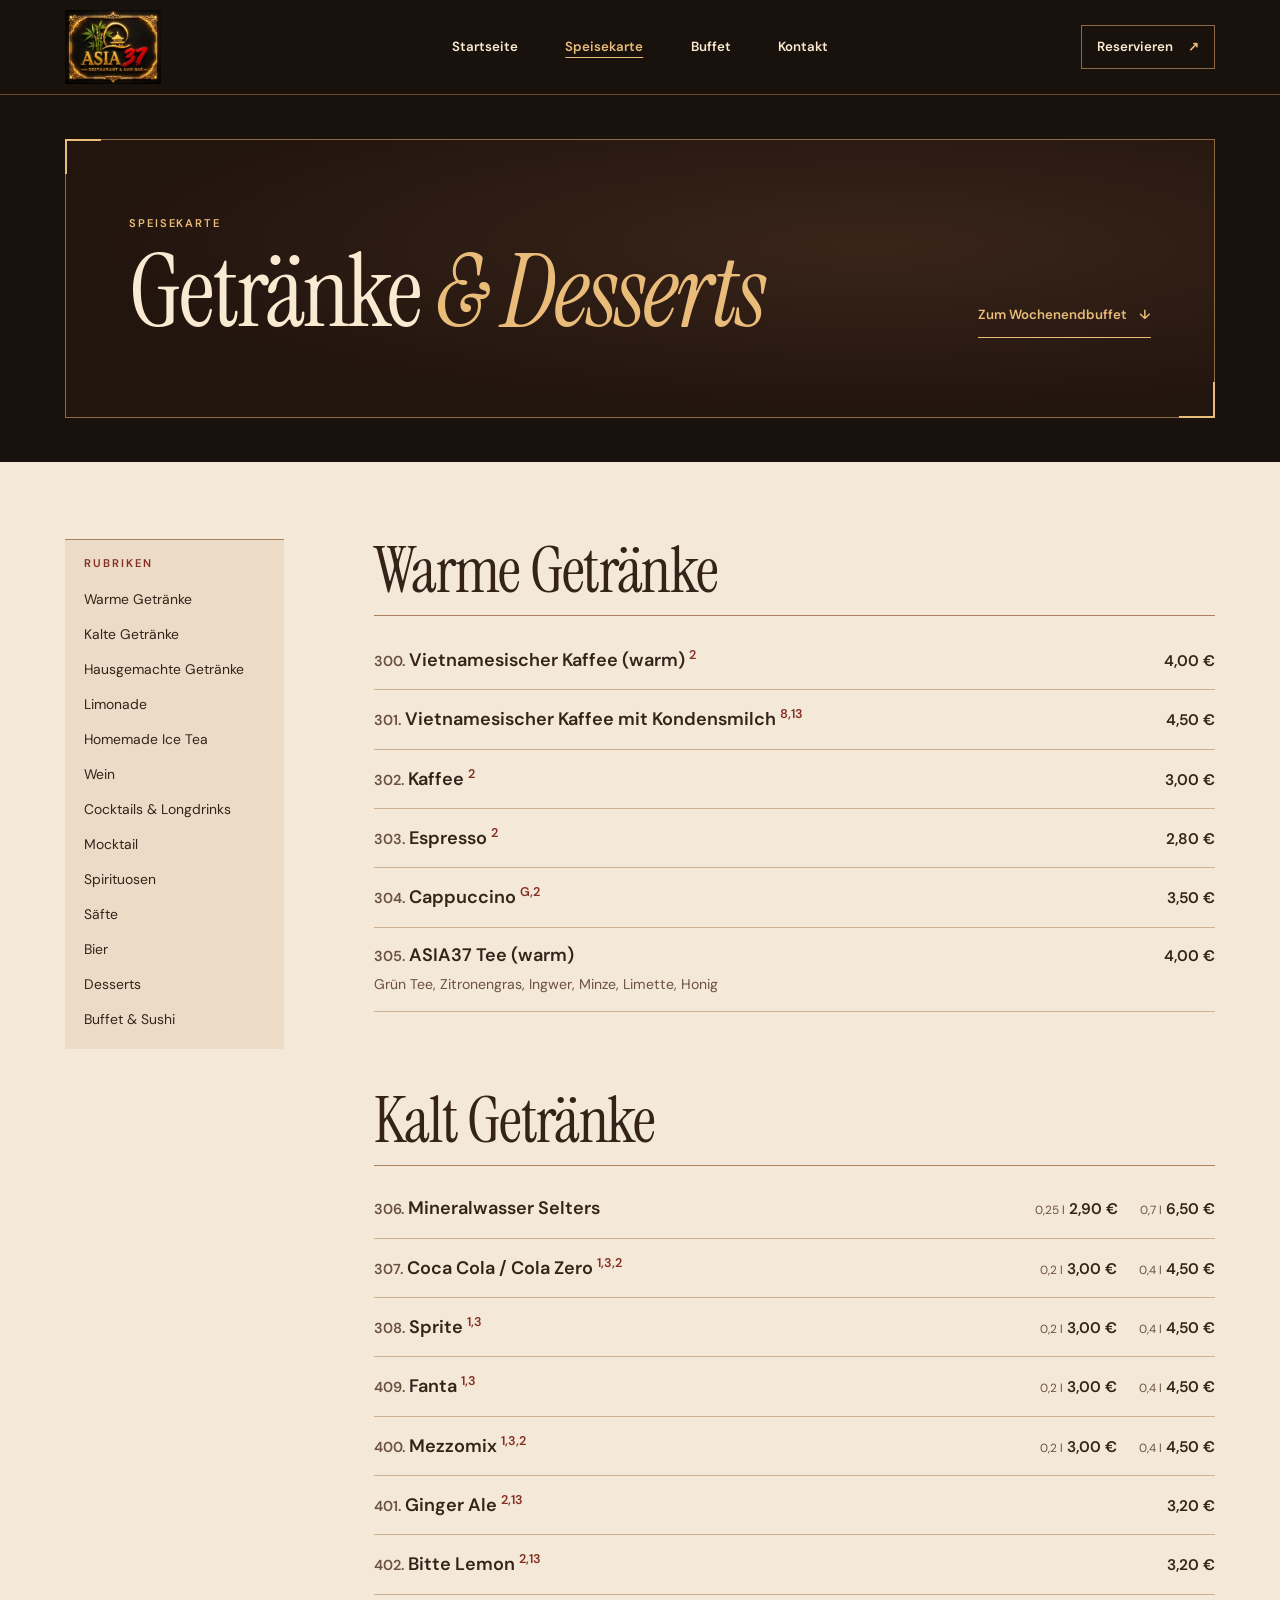
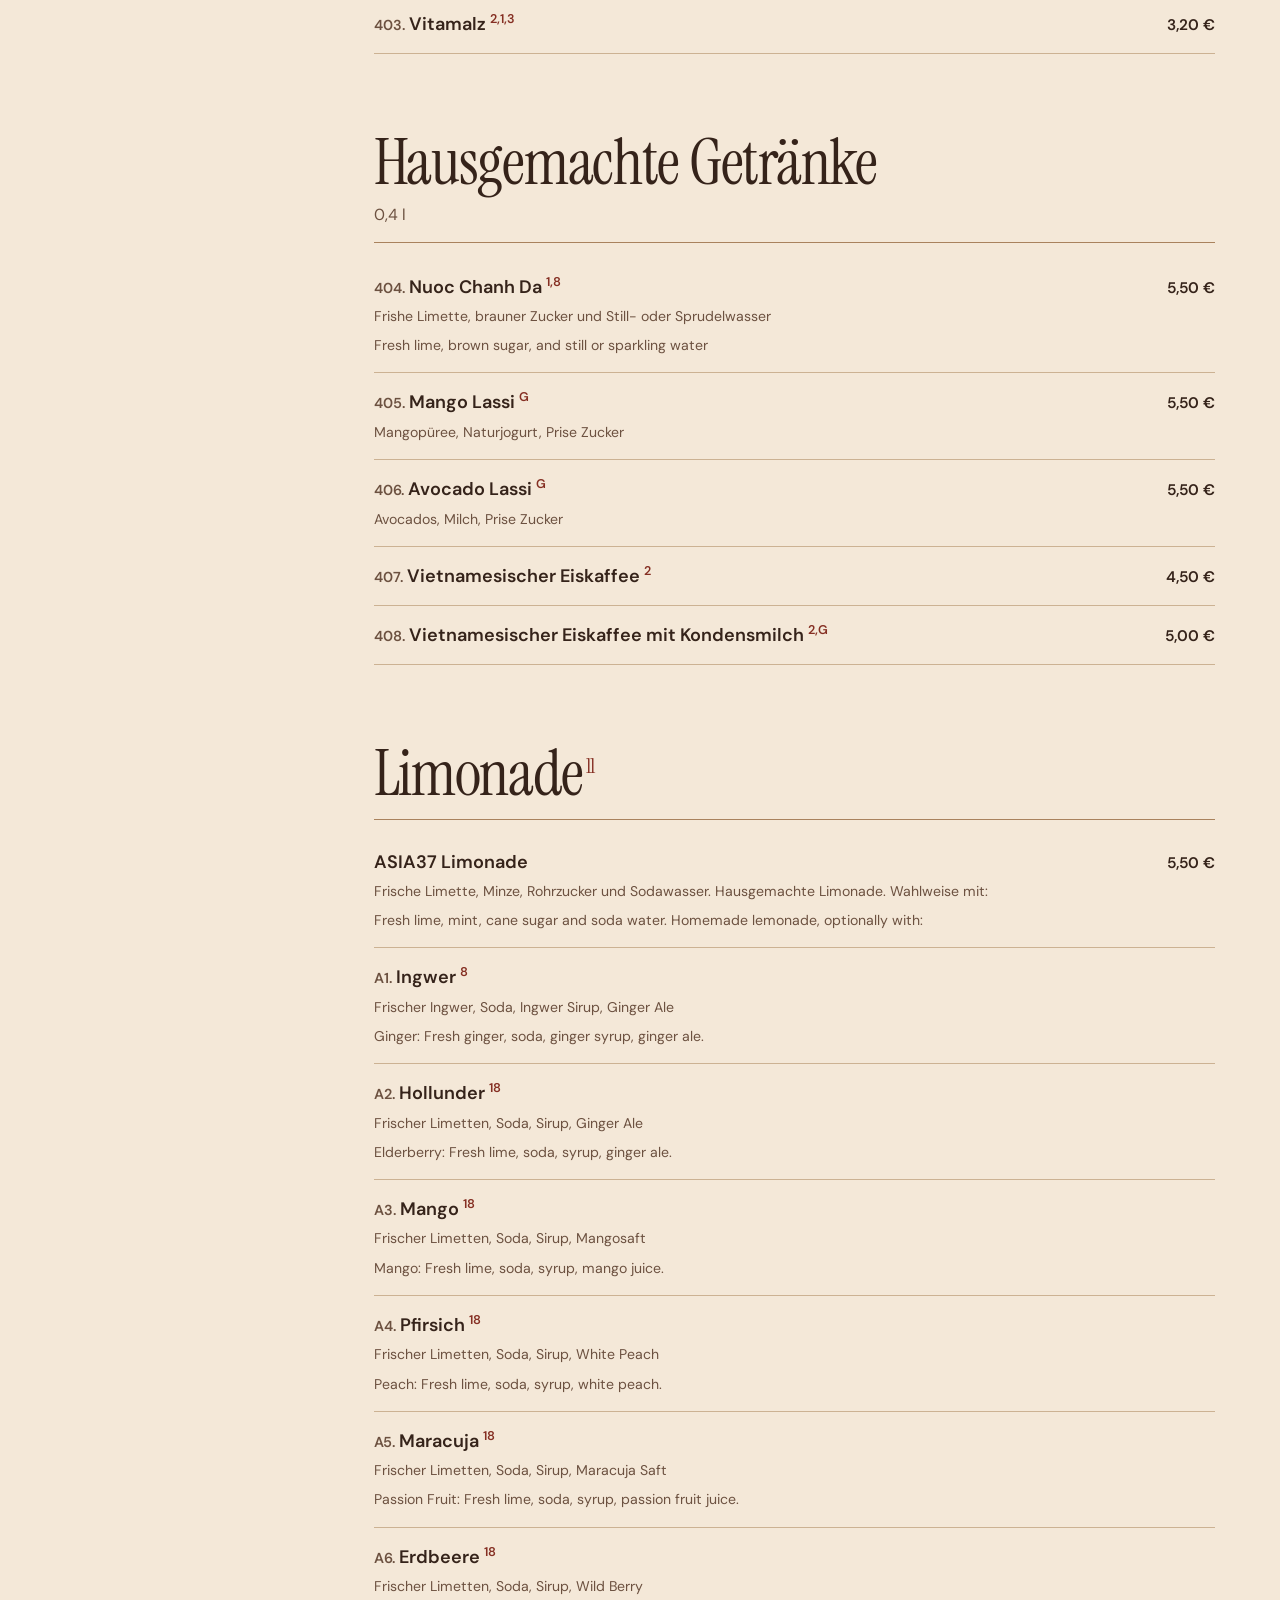
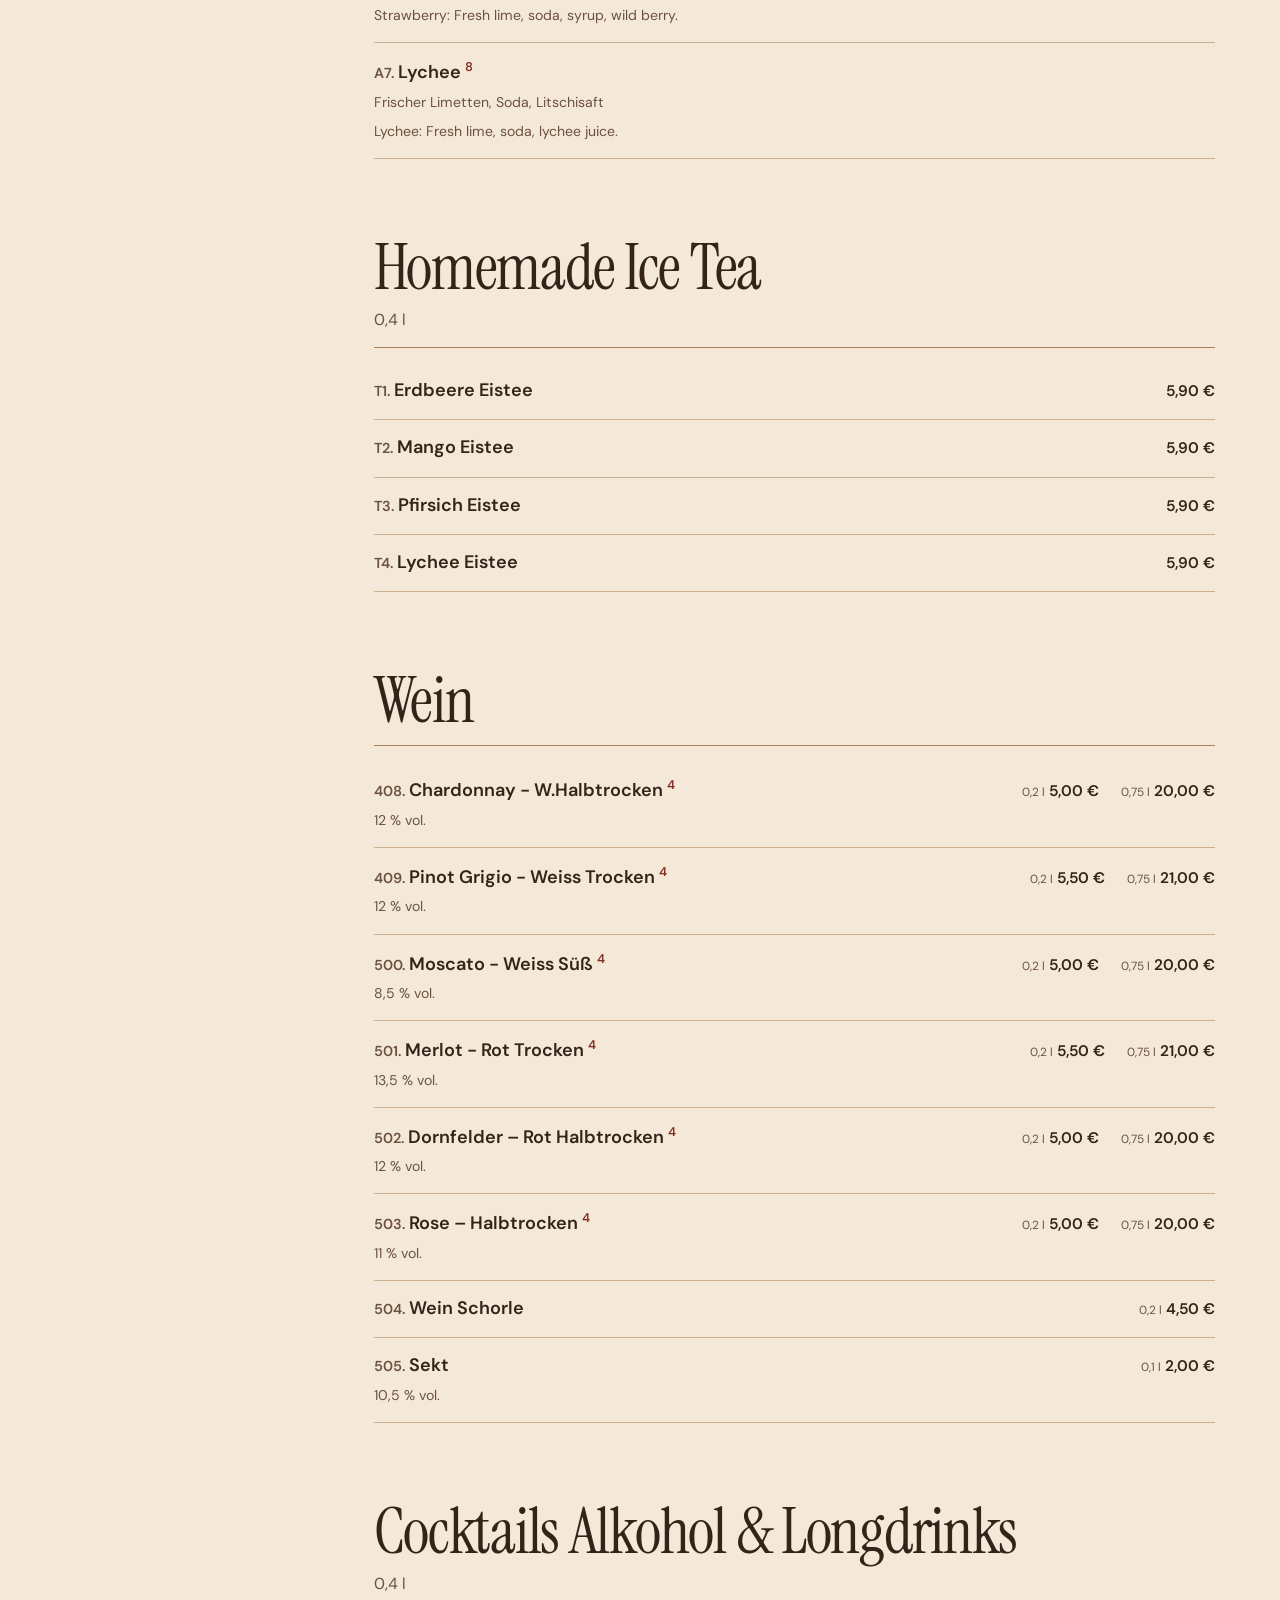
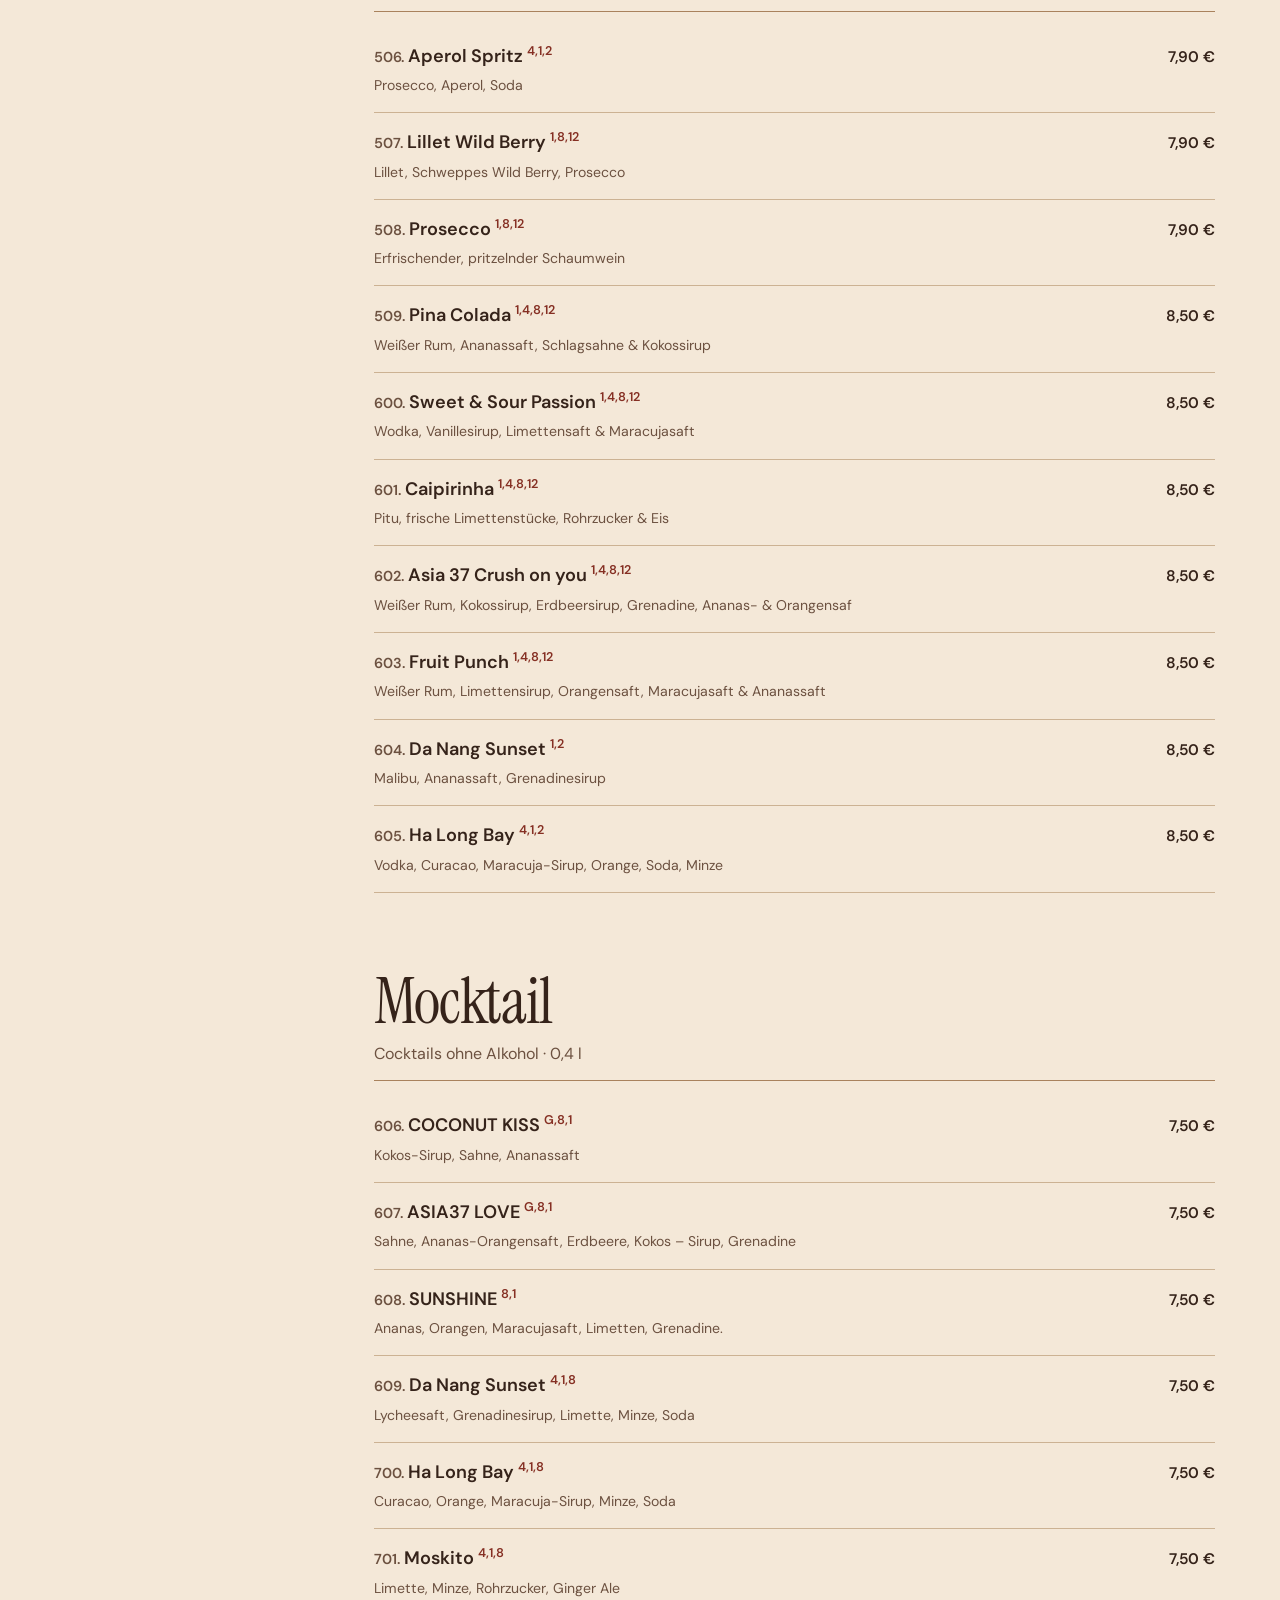
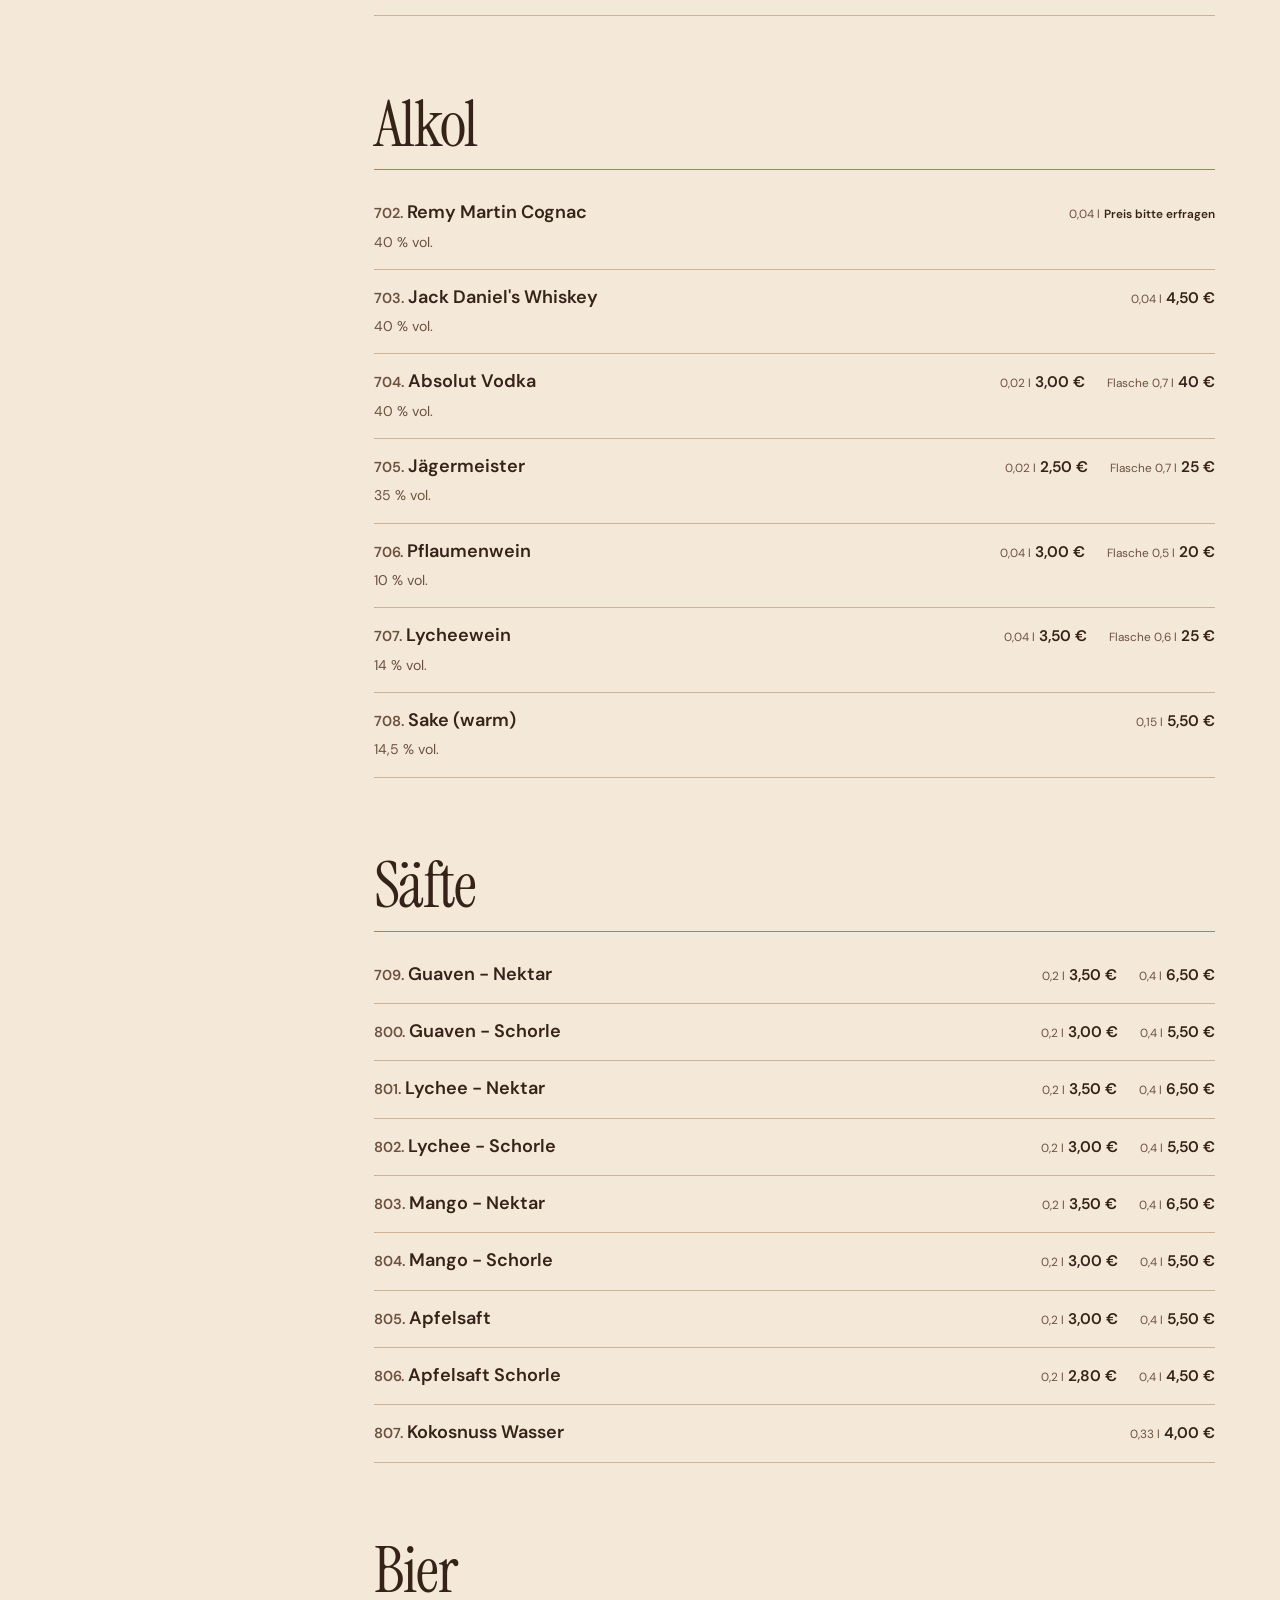
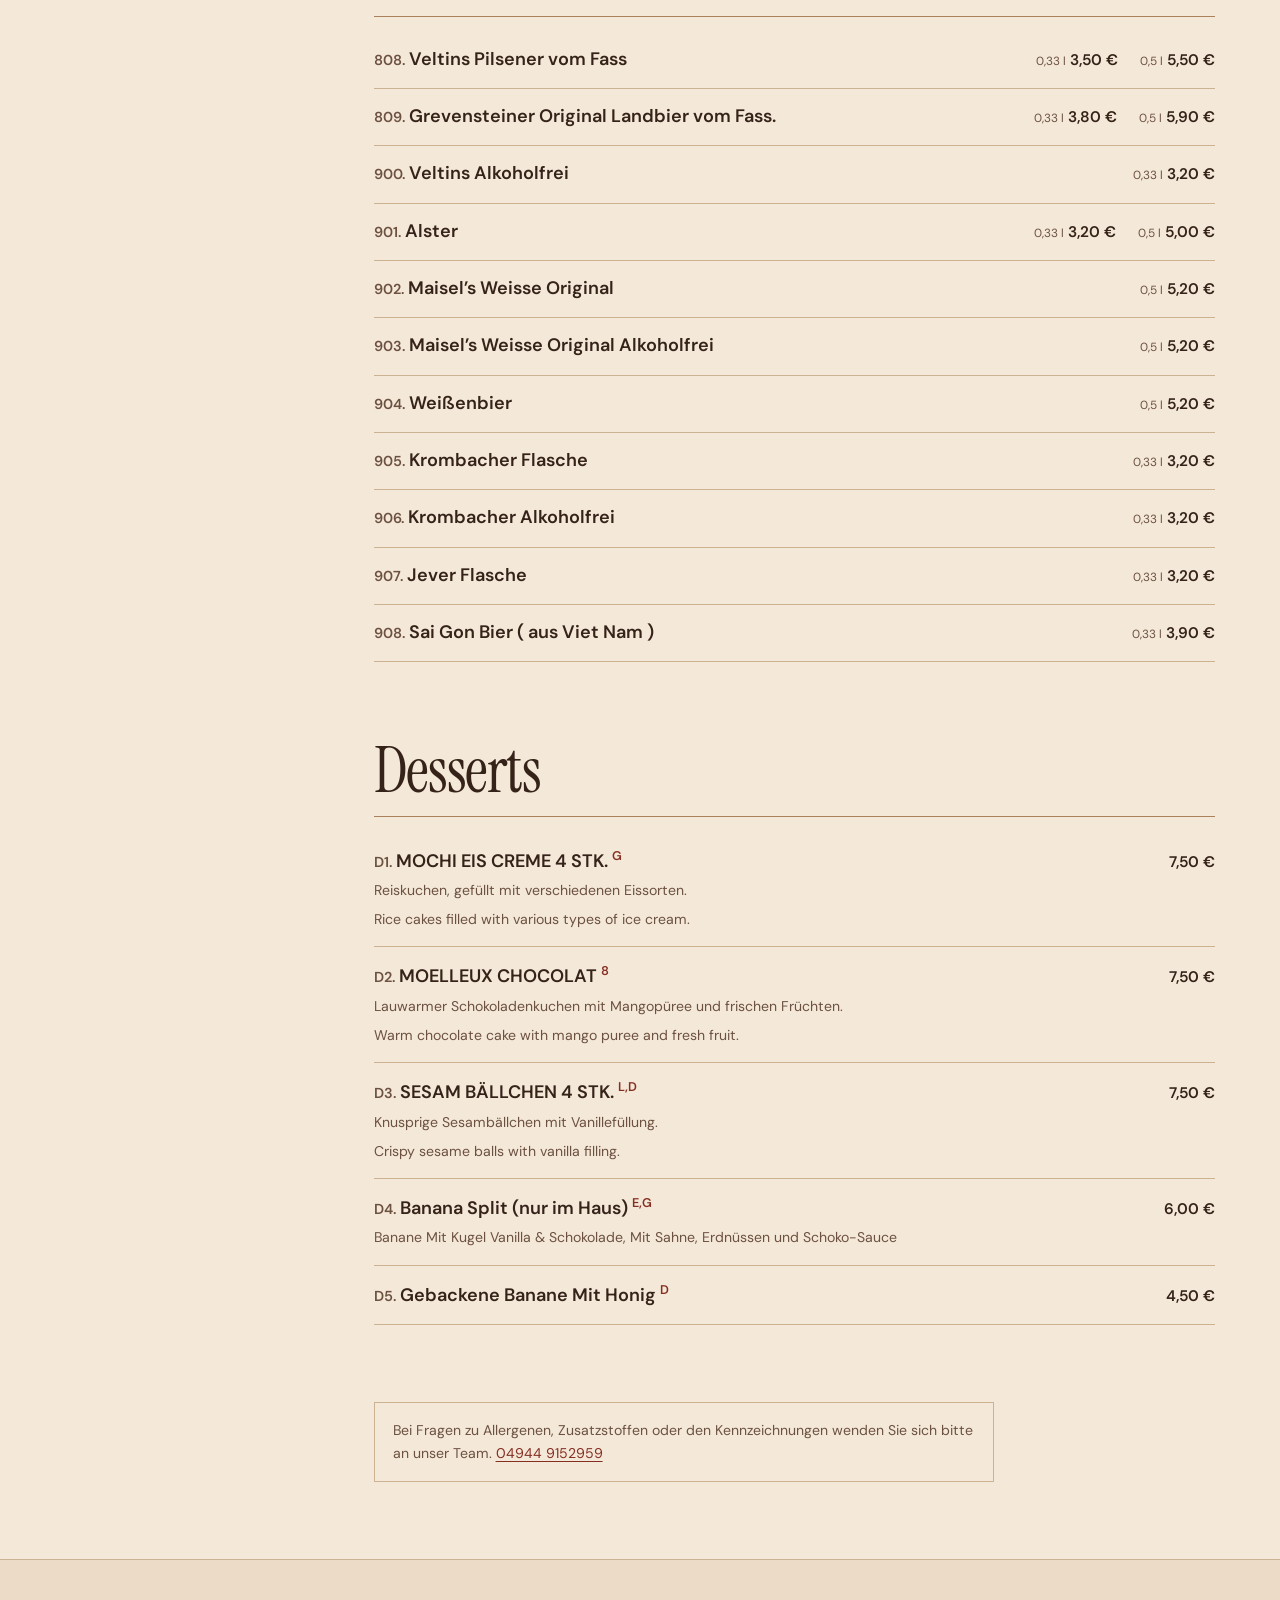
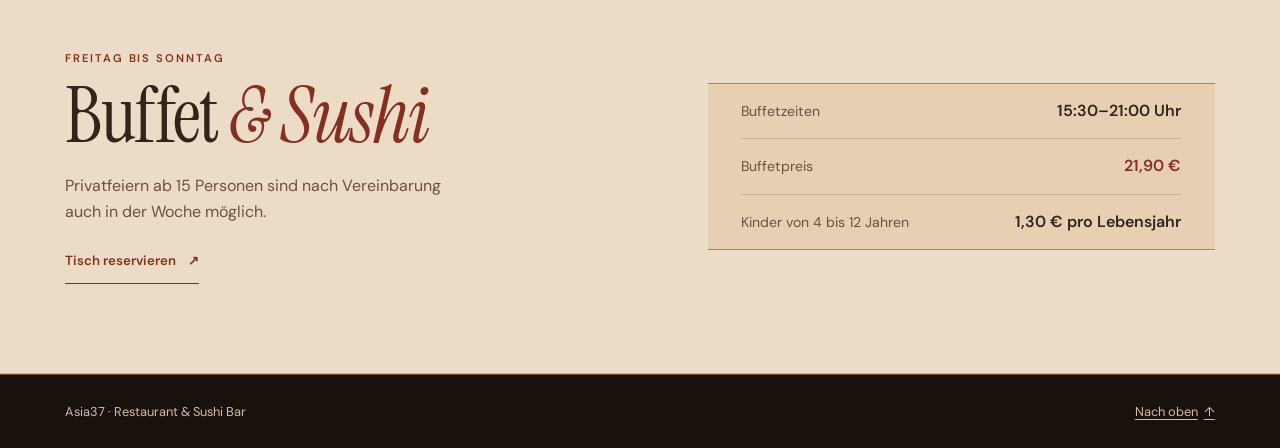
==== menu.html @ 53330910 "Redesign Asia37 around the restaurant logo" ====
<!doctype html>
<html lang="de">
<head>
  <meta charset="utf-8">
  <meta name="viewport" content="width=device-width, initial-scale=1">
  <title>Speisekarte · Asia37 Wiesmoor</title>
  <meta name="description" content="Die Getränke- und Dessertkarte von Asia37 Wiesmoor mit vietnamesischem Kaffee, hausgemachter Limonade, Desserts und Informationen zum Wochenendbuffet.">
  <meta property="og:type" content="website">
  <meta property="og:locale" content="de_DE">
  <meta property="og:title" content="Speisekarte · Asia37 Wiesmoor">
  <meta property="og:description" content="Getränke, Desserts und Wochenendbuffet bei Asia37 in Wiesmoor.">
  <meta property="og:image" content="https://hoangcaster-website.github.io/Asia-37/assets/coffee.webp">
  <meta name="theme-color" content="#19110c">
  <link rel="icon" href="assets/favicon.png" type="image/png">
  <link rel="preload" href="assets/fonts/instrument-serif-normal.woff2" as="font" type="font/woff2" crossorigin>
  <link rel="stylesheet" href="assets/site.css">
  <script src="assets/site.js" defer></script>
</head>
<body>
  <a class="skip-link" href="#main">Zum Inhalt</a>
  <header class="site-header" id="oben">
    <div class="shell header-inner">
      <a class="brand" href="./" aria-label="Asia37 – Startseite">
        <img src="assets/asia37-logo.webp" width="540" height="411" alt="Asia37">
      </a>
      <button class="nav-toggle" type="button" aria-expanded="false" aria-controls="main-nav" hidden>Menü <span aria-hidden="true"></span></button>
      <nav id="main-nav" aria-label="Hauptnavigation">
        <a href="./">Startseite</a>
        <a href="menu.html" aria-current="page">Speisekarte</a>
        <a href="#buffet">Buffet</a>
        <a href="index.html#kontakt">Kontakt</a>
      </nav>
      <a class="header-call" href="tel:+4949449152959">Reservieren <span aria-hidden="true">↗</span></a>
    </div>
  </header>
  <main id="main" tabindex="-1">
    <section class="menu-hero" aria-labelledby="menu-title">
      <div class="shell menu-hero-inner">
        <div>
          <p class="eyebrow">Speisekarte</p>
          <h1 id="menu-title">Getränke <em>&amp; Desserts</em></h1>
        </div>
        <a class="text-link" href="#buffet">Zum Wochenendbuffet <span aria-hidden="true">↓</span></a>
      </div>
    </section>
    <div class="shell menu-layout">
      <nav class="menu-jump" aria-label="Rubriken der Speisekarte">
        <p class="eyebrow">Rubriken</p>
        <ul role="list">
          <li><a href="#warme-getraenke">Warme Getränke</a></li>
          <li><a href="#kalte-getraenke">Kalte Getränke</a></li>
          <li><a href="#hausgemacht">Hausgemachte Getränke</a></li>
          <li><a href="#limonade">Limonade</a></li>
          <li><a href="#eistee">Homemade Ice Tea</a></li>
          <li><a href="#wein">Wein</a></li>
          <li><a href="#cocktails">Cocktails &amp; Longdrinks</a></li>
          <li><a href="#mocktails">Mocktail</a></li>
          <li><a href="#alkol">Spirituosen</a></li>
          <li><a href="#saefte">Säfte</a></li>
          <li><a href="#bier">Bier</a></li>
          <li><a href="#desserts">Desserts</a></li>
          <li><a href="#buffet">Buffet &amp; Sushi</a></li>
        </ul>
      </nav>
      <article class="menu-content" aria-label="Getränke und Desserts">
      <section class="menu-section" aria-labelledby="warme-getraenke">
        <div class="menu-section-heading">
          <h2 id="warme-getraenke">Warme Getränke</h2>
        </div>
        <ul class="menu-items" role="list">
          <li class="menu-item">
            <div>
              <h3><span class="item-number">300.</span> Vietnamesischer Kaffee (warm) <sup>2</sup></h3>
            </div>
            <div class="item-prices">
              <span>4,00&nbsp;€</span>
            </div>
          </li>
          <li class="menu-item">
            <div>
              <h3><span class="item-number">301.</span> Vietnamesischer Kaffee mit Kondensmilch <sup>8,13</sup></h3>
            </div>
            <div class="item-prices">
              <span>4,50&nbsp;€</span>
            </div>
          </li>
          <li class="menu-item">
            <div>
              <h3><span class="item-number">302.</span> Kaffee <sup>2</sup></h3>
            </div>
            <div class="item-prices">
              <span>3,00&nbsp;€</span>
            </div>
          </li>
          <li class="menu-item">
            <div>
              <h3><span class="item-number">303.</span> Espresso <sup>2</sup></h3>
            </div>
            <div class="item-prices">
              <span>2,80&nbsp;€</span>
            </div>
          </li>
          <li class="menu-item">
            <div>
              <h3><span class="item-number">304.</span> Cappuccino <sup>G,2</sup></h3>
            </div>
            <div class="item-prices">
              <span>3,50&nbsp;€</span>
            </div>
          </li>
          <li class="menu-item">
            <div>
              <h3><span class="item-number">305.</span> ASIA37 Tee (warm)</h3>
              <p>Grün Tee, Zitronengras, Ingwer, Minze, Limette, Honig</p>
            </div>
            <div class="item-prices">
              <span>4,00&nbsp;€</span>
            </div>
          </li>
        </ul>
      </section>
      <section class="menu-section" aria-labelledby="kalte-getraenke">
        <div class="menu-section-heading">
          <h2 id="kalte-getraenke">Kalt Getränke</h2>
        </div>
        <ul class="menu-items" role="list">
          <li class="menu-item">
            <div>
              <h3><span class="item-number">306.</span> Mineralwasser Selters</h3>
            </div>
            <div class="item-prices">
              <span><small>0,25 l</small> 2,90&nbsp;€</span>
              <span><small>0,7 l</small> 6,50&nbsp;€</span>
            </div>
          </li>
          <li class="menu-item">
            <div>
              <h3><span class="item-number">307.</span> Coca Cola / Cola Zero <sup>1,3,2</sup></h3>
            </div>
            <div class="item-prices">
              <span><small>0,2 l</small> 3,00&nbsp;€</span>
              <span><small>0,4 l</small> 4,50&nbsp;€</span>
            </div>
          </li>
          <li class="menu-item">
            <div>
              <h3><span class="item-number">308.</span> Sprite <sup>1,3</sup></h3>
            </div>
            <div class="item-prices">
              <span><small>0,2 l</small> 3,00&nbsp;€</span>
              <span><small>0,4 l</small> 4,50&nbsp;€</span>
            </div>
          </li>
          <li class="menu-item">
            <div>
              <h3><span class="item-number">409.</span> Fanta <sup>1,3</sup></h3>
            </div>
            <div class="item-prices">
              <span><small>0,2 l</small> 3,00&nbsp;€</span>
              <span><small>0,4 l</small> 4,50&nbsp;€</span>
            </div>
          </li>
          <li class="menu-item">
            <div>
              <h3><span class="item-number">400.</span> Mezzomix <sup>1,3,2</sup></h3>
            </div>
            <div class="item-prices">
              <span><small>0,2 l</small> 3,00&nbsp;€</span>
              <span><small>0,4 l</small> 4,50&nbsp;€</span>
            </div>
          </li>
          <li class="menu-item">
            <div>
              <h3><span class="item-number">401.</span> Ginger Ale <sup>2,13</sup></h3>
            </div>
            <div class="item-prices">
              <span>3,20&nbsp;€</span>
            </div>
          </li>
          <li class="menu-item">
            <div>
              <h3><span class="item-number">402.</span> Bitte Lemon <sup>2,13</sup></h3>
            </div>
            <div class="item-prices">
              <span>3,20&nbsp;€</span>
            </div>
          </li>
          <li class="menu-item">
            <div>
              <h3><span class="item-number">403.</span> Vitamalz <sup>2,1,3</sup></h3>
            </div>
            <div class="item-prices">
              <span>3,20&nbsp;€</span>
            </div>
          </li>
        </ul>
      </section>
      <section class="menu-section" aria-labelledby="hausgemacht">
        <div class="menu-section-heading">
          <h2 id="hausgemacht">Hausgemachte Getränke</h2>
          <p>0,4 l</p>
        </div>
        <ul class="menu-items" role="list">
          <li class="menu-item">
            <div>
              <h3><span class="item-number">404.</span> Nuoc Chanh Da <sup>1,8</sup></h3>
              <p>Frishe Limette, brauner Zucker und Still- oder Sprudelwasser</p>
              <p lang="en">Fresh lime, brown sugar, and still or sparkling water</p>
            </div>
            <div class="item-prices">
              <span>5,50&nbsp;€</span>
            </div>
          </li>
          <li class="menu-item">
            <div>
              <h3><span class="item-number">405.</span> Mango Lassi <sup>G</sup></h3>
              <p>Mangopüree, Naturjogurt, Prise Zucker</p>
            </div>
            <div class="item-prices">
              <span>5,50&nbsp;€</span>
            </div>
          </li>
          <li class="menu-item">
            <div>
              <h3><span class="item-number">406.</span> Avocado Lassi <sup>G</sup></h3>
              <p>Avocados, Milch, Prise Zucker</p>
            </div>
            <div class="item-prices">
              <span>5,50&nbsp;€</span>
            </div>
          </li>
          <li class="menu-item">
            <div>
              <h3><span class="item-number">407.</span> Vietnamesischer Eiskaffee <sup>2</sup></h3>
            </div>
            <div class="item-prices">
              <span>4,50&nbsp;€</span>
            </div>
          </li>
          <li class="menu-item">
            <div>
              <h3><span class="item-number">408.</span> Vietnamesischer Eiskaffee mit Kondensmilch <sup>2,G</sup></h3>
            </div>
            <div class="item-prices">
              <span>5,00&nbsp;€</span>
            </div>
          </li>
        </ul>
      </section>
      <section class="menu-section" aria-labelledby="limonade">
        <div class="menu-section-heading">
          <h2 id="limonade">Limonade<sup>11</sup></h2>
        </div>
        <ul class="menu-items" role="list">
          <li class="menu-item">
            <div>
              <h3>ASIA37 Limonade</h3>
              <p>Frische Limette, Minze, Rohrzucker und Sodawasser. Hausgemachte Limonade. Wahlweise mit:</p>
              <p lang="en">Fresh lime, mint, cane sugar and soda water. Homemade lemonade, optionally with:</p>
            </div>
            <div class="item-prices">
              <span>5,50&nbsp;€</span>
            </div>
          </li>
          <li class="menu-item">
            <div>
              <h3><span class="item-number">A1.</span> Ingwer <sup>8</sup></h3>
              <p>Frischer Ingwer, Soda, Ingwer Sirup, Ginger Ale</p>
              <p lang="en">Ginger: Fresh ginger, soda, ginger syrup, ginger ale.</p>
            </div>
          </li>
          <li class="menu-item">
            <div>
              <h3><span class="item-number">A2.</span> Hollunder <sup>18</sup></h3>
              <p>Frischer Limetten, Soda, Sirup, Ginger Ale</p>
              <p lang="en">Elderberry: Fresh lime, soda, syrup, ginger ale.</p>
            </div>
          </li>
          <li class="menu-item">
            <div>
              <h3><span class="item-number">A3.</span> Mango <sup>18</sup></h3>
              <p>Frischer Limetten, Soda, Sirup, Mangosaft</p>
              <p lang="en">Mango: Fresh lime, soda, syrup, mango juice.</p>
            </div>
          </li>
          <li class="menu-item">
            <div>
              <h3><span class="item-number">A4.</span> Pfirsich <sup>18</sup></h3>
              <p>Frischer Limetten, Soda, Sirup, White Peach</p>
              <p lang="en">Peach: Fresh lime, soda, syrup, white peach.</p>
            </div>
          </li>
          <li class="menu-item">
            <div>
              <h3><span class="item-number">A5.</span> Maracuja <sup>18</sup></h3>
              <p>Frischer Limetten, Soda, Sirup, Maracuja Saft</p>
              <p lang="en">Passion Fruit: Fresh lime, soda, syrup, passion fruit juice.</p>
            </div>
          </li>
          <li class="menu-item">
            <div>
              <h3><span class="item-number">A6.</span> Erdbeere <sup>18</sup></h3>
              <p>Frischer Limetten, Soda, Sirup, Wild Berry</p>
              <p lang="en">Strawberry: Fresh lime, soda, syrup, wild berry.</p>
            </div>
          </li>
          <li class="menu-item">
            <div>
              <h3><span class="item-number">A7.</span> Lychee <sup>8</sup></h3>
              <p>Frischer Limetten, Soda, Litschisaft</p>
              <p lang="en">Lychee: Fresh lime, soda, lychee juice.</p>
            </div>
          </li>
        </ul>
      </section>
      <section class="menu-section" aria-labelledby="eistee">
        <div class="menu-section-heading">
          <h2 id="eistee">Homemade Ice Tea</h2>
          <p>0,4 l</p>
        </div>
        <ul class="menu-items" role="list">
          <li class="menu-item">
            <div>
              <h3><span class="item-number">T1.</span> Erdbeere Eistee</h3>
            </div>
            <div class="item-prices">
              <span>5,90&nbsp;€</span>
            </div>
          </li>
          <li class="menu-item">
            <div>
              <h3><span class="item-number">T2.</span> Mango Eistee</h3>
            </div>
            <div class="item-prices">
              <span>5,90&nbsp;€</span>
            </div>
          </li>
          <li class="menu-item">
            <div>
              <h3><span class="item-number">T3.</span> Pfirsich Eistee</h3>
            </div>
            <div class="item-prices">
              <span>5,90&nbsp;€</span>
            </div>
          </li>
          <li class="menu-item">
            <div>
              <h3><span class="item-number">T4.</span> Lychee Eistee</h3>
            </div>
            <div class="item-prices">
              <span>5,90&nbsp;€</span>
            </div>
          </li>
        </ul>
      </section>
      <section class="menu-section" aria-labelledby="wein">
        <div class="menu-section-heading">
          <h2 id="wein">Wein</h2>
        </div>
        <ul class="menu-items" role="list">
          <li class="menu-item">
            <div>
              <h3><span class="item-number">408.</span> Chardonnay - W.Halbtrocken <sup>4</sup></h3>
              <p>12 % vol.</p>
            </div>
            <div class="item-prices">
              <span><small>0,2 l</small> 5,00&nbsp;€</span>
              <span><small>0,75 l</small> 20,00&nbsp;€</span>
            </div>
          </li>
          <li class="menu-item">
            <div>
              <h3><span class="item-number">409.</span> Pinot Grigio - Weiss Trocken <sup>4</sup></h3>
              <p>12 % vol.</p>
            </div>
            <div class="item-prices">
              <span><small>0,2 l</small> 5,50&nbsp;€</span>
              <span><small>0,75 l</small> 21,00&nbsp;€</span>
            </div>
          </li>
          <li class="menu-item">
            <div>
              <h3><span class="item-number">500.</span> Moscato - Weiss Süß <sup>4</sup></h3>
              <p>8,5 % vol.</p>
            </div>
            <div class="item-prices">
              <span><small>0,2 l</small> 5,00&nbsp;€</span>
              <span><small>0,75 l</small> 20,00&nbsp;€</span>
            </div>
          </li>
          <li class="menu-item">
            <div>
              <h3><span class="item-number">501.</span> Merlot - Rot Trocken <sup>4</sup></h3>
              <p>13,5 % vol.</p>
            </div>
            <div class="item-prices">
              <span><small>0,2 l</small> 5,50&nbsp;€</span>
              <span><small>0,75 l</small> 21,00&nbsp;€</span>
            </div>
          </li>
          <li class="menu-item">
            <div>
              <h3><span class="item-number">502.</span> Dornfelder – Rot Halbtrocken <sup>4</sup></h3>
              <p>12 % vol.</p>
            </div>
            <div class="item-prices">
              <span><small>0,2 l</small> 5,00&nbsp;€</span>
              <span><small>0,75 l</small> 20,00&nbsp;€</span>
            </div>
          </li>
          <li class="menu-item">
            <div>
              <h3><span class="item-number">503.</span> Rose – Halbtrocken <sup>4</sup></h3>
              <p>11 % vol.</p>
            </div>
            <div class="item-prices">
              <span><small>0,2 l</small> 5,00&nbsp;€</span>
              <span><small>0,75 l</small> 20,00&nbsp;€</span>
            </div>
          </li>
          <li class="menu-item">
            <div>
              <h3><span class="item-number">504.</span> Wein Schorle</h3>
            </div>
            <div class="item-prices">
              <span><small>0,2 l</small> 4,50&nbsp;€</span>
            </div>
          </li>
          <li class="menu-item">
            <div>
              <h3><span class="item-number">505.</span> Sekt</h3>
              <p>10,5 % vol.</p>
            </div>
            <div class="item-prices">
              <span><small>0,1 l</small> 2,00&nbsp;€</span>
            </div>
          </li>
        </ul>
      </section>
      <section class="menu-section" aria-labelledby="cocktails">
        <div class="menu-section-heading">
          <h2 id="cocktails">Cocktails Alkohol &amp; Longdrinks</h2>
          <p>0,4 l</p>
        </div>
        <ul class="menu-items" role="list">
          <li class="menu-item">
            <div>
              <h3><span class="item-number">506.</span> Aperol Spritz <sup>4,1,2</sup></h3>
              <p>Prosecco, Aperol, Soda</p>
            </div>
            <div class="item-prices">
              <span>7,90&nbsp;€</span>
            </div>
          </li>
          <li class="menu-item">
            <div>
              <h3><span class="item-number">507.</span> Lillet Wild Berry <sup>1,8,12</sup></h3>
              <p>Lillet, Schweppes Wild Berry, Prosecco</p>
            </div>
            <div class="item-prices">
              <span>7,90&nbsp;€</span>
            </div>
          </li>
          <li class="menu-item">
            <div>
              <h3><span class="item-number">508.</span> Prosecco <sup>1,8,12</sup></h3>
              <p>Erfrischender, pritzelnder Schaumwein</p>
            </div>
            <div class="item-prices">
              <span>7,90&nbsp;€</span>
            </div>
          </li>
          <li class="menu-item">
            <div>
              <h3><span class="item-number">509.</span> Pina Colada <sup>1,4,8,12</sup></h3>
              <p>Weißer Rum, Ananassaft, Schlagsahne &amp; Kokossirup</p>
            </div>
            <div class="item-prices">
              <span>8,50&nbsp;€</span>
            </div>
          </li>
          <li class="menu-item">
            <div>
              <h3><span class="item-number">600.</span> Sweet &amp; Sour Passion <sup>1,4,8,12</sup></h3>
              <p>Wodka, Vanillesirup, Limettensaft &amp; Maracujasaft</p>
            </div>
            <div class="item-prices">
              <span>8,50&nbsp;€</span>
            </div>
          </li>
          <li class="menu-item">
            <div>
              <h3><span class="item-number">601.</span> Caipirinha <sup>1,4,8,12</sup></h3>
              <p>Pitu, frische Limettenstücke, Rohrzucker &amp; Eis</p>
            </div>
            <div class="item-prices">
              <span>8,50&nbsp;€</span>
            </div>
          </li>
          <li class="menu-item">
            <div>
              <h3><span class="item-number">602.</span> Asia 37 Crush on you <sup>1,4,8,12</sup></h3>
              <p>Weißer Rum, Kokossirup, Erdbeersirup, Grenadine, Ananas- &amp; Orangensaf</p>
            </div>
            <div class="item-prices">
              <span>8,50&nbsp;€</span>
            </div>
          </li>
          <li class="menu-item">
            <div>
              <h3><span class="item-number">603.</span> Fruit Punch <sup>1,4,8,12</sup></h3>
              <p>Weißer Rum, Limettensirup, Orangensaft, Maracujasaft &amp; Ananassaft</p>
            </div>
            <div class="item-prices">
              <span>8,50&nbsp;€</span>
            </div>
          </li>
          <li class="menu-item">
            <div>
              <h3><span class="item-number">604.</span> Da Nang Sunset <sup>1,2</sup></h3>
              <p>Malibu, Ananassaft, Grenadinesirup</p>
            </div>
            <div class="item-prices">
              <span>8,50&nbsp;€</span>
            </div>
          </li>
          <li class="menu-item">
            <div>
              <h3><span class="item-number">605.</span> Ha Long Bay <sup>4,1,2</sup></h3>
              <p>Vodka, Curacao, Maracuja-Sirup, Orange, Soda, Minze</p>
            </div>
            <div class="item-prices">
              <span>8,50&nbsp;€</span>
            </div>
          </li>
        </ul>
      </section>
      <section class="menu-section" aria-labelledby="mocktails">
        <div class="menu-section-heading">
          <h2 id="mocktails">Mocktail</h2>
          <p>Cocktails ohne Alkohol · 0,4 l</p>
        </div>
        <ul class="menu-items" role="list">
          <li class="menu-item">
            <div>
              <h3><span class="item-number">606.</span> COCONUT KISS <sup>G,8,1</sup></h3>
              <p>Kokos-Sirup, Sahne, Ananassaft</p>
            </div>
            <div class="item-prices">
              <span>7,50&nbsp;€</span>
            </div>
          </li>
          <li class="menu-item">
            <div>
              <h3><span class="item-number">607.</span> ASIA37 LOVE <sup>G,8,1</sup></h3>
              <p>Sahne, Ananas-Orangensaft, Erdbeere, Kokos – Sirup, Grenadine</p>
            </div>
            <div class="item-prices">
              <span>7,50&nbsp;€</span>
            </div>
          </li>
          <li class="menu-item">
            <div>
              <h3><span class="item-number">608.</span> SUNSHINE <sup>8,1</sup></h3>
              <p>Ananas, Orangen, Maracujasaft, Limetten, Grenadine.</p>
            </div>
            <div class="item-prices">
              <span>7,50&nbsp;€</span>
            </div>
          </li>
          <li class="menu-item">
            <div>
              <h3><span class="item-number">609.</span> Da Nang Sunset <sup>4,1,8</sup></h3>
              <p>Lycheesaft, Grenadinesirup, Limette, Minze, Soda</p>
            </div>
            <div class="item-prices">
              <span>7,50&nbsp;€</span>
            </div>
          </li>
          <li class="menu-item">
            <div>
              <h3><span class="item-number">700.</span> Ha Long Bay <sup>4,1,8</sup></h3>
              <p>Curacao, Orange, Maracuja-Sirup, Minze, Soda</p>
            </div>
            <div class="item-prices">
              <span>7,50&nbsp;€</span>
            </div>
          </li>
          <li class="menu-item">
            <div>
              <h3><span class="item-number">701.</span> Moskito <sup>4,1,8</sup></h3>
              <p>Limette, Minze, Rohrzucker, Ginger Ale</p>
            </div>
            <div class="item-prices">
              <span>7,50&nbsp;€</span>
            </div>
          </li>
        </ul>
      </section>
      <section class="menu-section" aria-labelledby="alkol">
        <div class="menu-section-heading">
          <h2 id="alkol">Alkol</h2>
        </div>
        <ul class="menu-items" role="list">
          <li class="menu-item">
            <div>
              <h3><span class="item-number">702.</span> Remy Martin Cognac</h3>
              <p>40 % vol.</p>
            </div>
            <div class="item-prices">
              <span><small>0,04 l</small> <span class="price-note">Preis bitte erfragen</span></span>
            </div>
          </li>
          <li class="menu-item">
            <div>
              <h3><span class="item-number">703.</span> Jack Daniel&#x27;s Whiskey</h3>
              <p>40 % vol.</p>
            </div>
            <div class="item-prices">
              <span><small>0,04 l</small> 4,50&nbsp;€</span>
            </div>
          </li>
          <li class="menu-item">
            <div>
              <h3><span class="item-number">704.</span> Absolut Vodka</h3>
              <p>40 % vol.</p>
            </div>
            <div class="item-prices">
              <span><small>0,02 l</small> 3,00&nbsp;€</span>
              <span><small>Flasche 0,7 l</small> 40&nbsp;€</span>
            </div>
          </li>
          <li class="menu-item">
            <div>
              <h3><span class="item-number">705.</span> Jägermeister</h3>
              <p>35 % vol.</p>
            </div>
            <div class="item-prices">
              <span><small>0,02 l</small> 2,50&nbsp;€</span>
              <span><small>Flasche 0,7 l</small> 25&nbsp;€</span>
            </div>
          </li>
          <li class="menu-item">
            <div>
              <h3><span class="item-number">706.</span> Pflaumenwein</h3>
              <p>10 % vol.</p>
            </div>
            <div class="item-prices">
              <span><small>0,04 l</small> 3,00&nbsp;€</span>
              <span><small>Flasche 0,5 l</small> 20&nbsp;€</span>
            </div>
          </li>
          <li class="menu-item">
            <div>
              <h3><span class="item-number">707.</span> Lycheewein</h3>
              <p>14 % vol.</p>
            </div>
            <div class="item-prices">
              <span><small>0,04 l</small> 3,50&nbsp;€</span>
              <span><small>Flasche 0,6 l</small> 25&nbsp;€</span>
            </div>
          </li>
          <li class="menu-item">
            <div>
              <h3><span class="item-number">708.</span> Sake (warm)</h3>
              <p>14,5 % vol.</p>
            </div>
            <div class="item-prices">
              <span><small>0,15 l</small> 5,50&nbsp;€</span>
            </div>
          </li>
        </ul>
      </section>
      <section class="menu-section" aria-labelledby="saefte">
        <div class="menu-section-heading">
          <h2 id="saefte">Säfte</h2>
        </div>
        <ul class="menu-items" role="list">
          <li class="menu-item">
            <div>
              <h3><span class="item-number">709.</span> Guaven - Nektar</h3>
            </div>
            <div class="item-prices">
              <span><small>0,2 l</small> 3,50&nbsp;€</span>
              <span><small>0,4 l</small> 6,50&nbsp;€</span>
            </div>
          </li>
          <li class="menu-item">
            <div>
              <h3><span class="item-number">800.</span> Guaven - Schorle</h3>
            </div>
            <div class="item-prices">
              <span><small>0,2 l</small> 3,00&nbsp;€</span>
              <span><small>0,4 l</small> 5,50&nbsp;€</span>
            </div>
          </li>
          <li class="menu-item">
            <div>
              <h3><span class="item-number">801.</span> Lychee - Nektar</h3>
            </div>
            <div class="item-prices">
              <span><small>0,2 l</small> 3,50&nbsp;€</span>
              <span><small>0,4 l</small> 6,50&nbsp;€</span>
            </div>
          </li>
          <li class="menu-item">
            <div>
              <h3><span class="item-number">802.</span> Lychee - Schorle</h3>
            </div>
            <div class="item-prices">
              <span><small>0,2 l</small> 3,00&nbsp;€</span>
              <span><small>0,4 l</small> 5,50&nbsp;€</span>
            </div>
          </li>
          <li class="menu-item">
            <div>
              <h3><span class="item-number">803.</span> Mango - Nektar</h3>
            </div>
            <div class="item-prices">
              <span><small>0,2 l</small> 3,50&nbsp;€</span>
              <span><small>0,4 l</small> 6,50&nbsp;€</span>
            </div>
          </li>
          <li class="menu-item">
            <div>
              <h3><span class="item-number">804.</span> Mango - Schorle</h3>
            </div>
            <div class="item-prices">
              <span><small>0,2 l</small> 3,00&nbsp;€</span>
              <span><small>0,4 l</small> 5,50&nbsp;€</span>
            </div>
          </li>
          <li class="menu-item">
            <div>
              <h3><span class="item-number">805.</span> Apfelsaft</h3>
            </div>
            <div class="item-prices">
              <span><small>0,2 l</small> 3,00&nbsp;€</span>
              <span><small>0,4 l</small> 5,50&nbsp;€</span>
            </div>
          </li>
          <li class="menu-item">
            <div>
              <h3><span class="item-number">806.</span> Apfelsaft Schorle</h3>
            </div>
            <div class="item-prices">
              <span><small>0,2 l</small> 2,80&nbsp;€</span>
              <span><small>0,4 l</small> 4,50&nbsp;€</span>
            </div>
          </li>
          <li class="menu-item">
            <div>
              <h3><span class="item-number">807.</span> Kokosnuss Wasser</h3>
            </div>
            <div class="item-prices">
              <span><small>0,33 l</small> 4,00&nbsp;€</span>
            </div>
          </li>
        </ul>
      </section>
      <section class="menu-section" aria-labelledby="bier">
        <div class="menu-section-heading">
          <h2 id="bier">Bier</h2>
        </div>
        <ul class="menu-items" role="list">
          <li class="menu-item">
            <div>
              <h3><span class="item-number">808.</span> Veltins Pilsener vom Fass</h3>
            </div>
            <div class="item-prices">
              <span><small>0,33 l</small> 3,50&nbsp;€</span>
              <span><small>0,5 l</small> 5,50&nbsp;€</span>
            </div>
          </li>
          <li class="menu-item">
            <div>
              <h3><span class="item-number">809.</span> Grevensteiner Original Landbier vom Fass.</h3>
            </div>
            <div class="item-prices">
              <span><small>0,33 l</small> 3,80&nbsp;€</span>
              <span><small>0,5 l</small> 5,90&nbsp;€</span>
            </div>
          </li>
          <li class="menu-item">
            <div>
              <h3><span class="item-number">900.</span> Veltins Alkoholfrei</h3>
            </div>
            <div class="item-prices">
              <span><small>0,33 l</small> 3,20&nbsp;€</span>
            </div>
          </li>
          <li class="menu-item">
            <div>
              <h3><span class="item-number">901.</span> Alster</h3>
            </div>
            <div class="item-prices">
              <span><small>0,33 l</small> 3,20&nbsp;€</span>
              <span><small>0,5 l</small> 5,00&nbsp;€</span>
            </div>
          </li>
          <li class="menu-item">
            <div>
              <h3><span class="item-number">902.</span> Maisel’s Weisse Original</h3>
            </div>
            <div class="item-prices">
              <span><small>0,5 l</small> 5,20&nbsp;€</span>
            </div>
          </li>
          <li class="menu-item">
            <div>
              <h3><span class="item-number">903.</span> Maisel’s Weisse Original Alkoholfrei</h3>
            </div>
            <div class="item-prices">
              <span><small>0,5 l</small> 5,20&nbsp;€</span>
            </div>
          </li>
          <li class="menu-item">
            <div>
              <h3><span class="item-number">904.</span> Weißenbier</h3>
            </div>
            <div class="item-prices">
              <span><small>0,5 l</small> 5,20&nbsp;€</span>
            </div>
          </li>
          <li class="menu-item">
            <div>
              <h3><span class="item-number">905.</span> Krombacher Flasche</h3>
            </div>
            <div class="item-prices">
              <span><small>0,33 l</small> 3,20&nbsp;€</span>
            </div>
          </li>
          <li class="menu-item">
            <div>
              <h3><span class="item-number">906.</span> Krombacher Alkoholfrei</h3>
            </div>
            <div class="item-prices">
              <span><small>0,33 l</small> 3,20&nbsp;€</span>
            </div>
          </li>
          <li class="menu-item">
            <div>
              <h3><span class="item-number">907.</span> Jever Flasche</h3>
            </div>
            <div class="item-prices">
              <span><small>0,33 l</small> 3,20&nbsp;€</span>
            </div>
          </li>
          <li class="menu-item">
            <div>
              <h3><span class="item-number">908.</span> Sai Gon Bier ( aus Viet Nam )</h3>
            </div>
            <div class="item-prices">
              <span><small>0,33 l</small> 3,90&nbsp;€</span>
            </div>
          </li>
        </ul>
      </section>
      <section class="menu-section" aria-labelledby="desserts">
        <div class="menu-section-heading">
          <h2 id="desserts">Desserts</h2>
        </div>
        <ul class="menu-items" role="list">
          <li class="menu-item">
            <div>
              <h3><span class="item-number">D1.</span> MOCHI EIS CREME 4 STK. <sup>G</sup></h3>
              <p>Reiskuchen, gefüllt mit verschiedenen Eissorten.</p>
              <p lang="en">Rice cakes filled with various types of ice cream.</p>
            </div>
            <div class="item-prices">
              <span>7,50&nbsp;€</span>
            </div>
          </li>
          <li class="menu-item">
            <div>
              <h3><span class="item-number">D2.</span> MOELLEUX CHOCOLAT <sup>8</sup></h3>
              <p>Lauwarmer Schokoladenkuchen mit Mangopüree und frischen Früchten.</p>
              <p lang="en">Warm chocolate cake with mango puree and fresh fruit.</p>
            </div>
            <div class="item-prices">
              <span>7,50&nbsp;€</span>
            </div>
          </li>
          <li class="menu-item">
            <div>
              <h3><span class="item-number">D3.</span> SESAM BÄLLCHEN 4 STK. <sup>L,D</sup></h3>
              <p>Knusprige Sesambällchen mit Vanillefüllung.</p>
              <p lang="en">Crispy sesame balls with vanilla filling.</p>
            </div>
            <div class="item-prices">
              <span>7,50&nbsp;€</span>
            </div>
          </li>
          <li class="menu-item">
            <div>
              <h3><span class="item-number">D4.</span> Banana Split (nur im Haus) <sup>E,G</sup></h3>
              <p>Banane Mit Kugel Vanilla &amp; Schokolade, Mit Sahne, Erdnüssen und Schoko-Sauce</p>
            </div>
            <div class="item-prices">
              <span>6,00&nbsp;€</span>
            </div>
          </li>
          <li class="menu-item">
            <div>
              <h3><span class="item-number">D5.</span> Gebackene Banane Mit Honig <sup>D</sup></h3>
            </div>
            <div class="item-prices">
              <span>4,50&nbsp;€</span>
            </div>
          </li>
        </ul>
      </section>
        <p class="allergen-note" id="kennzeichnungen">Bei Fragen zu Allergenen, Zusatzstoffen oder den Kennzeichnungen wenden Sie sich bitte an unser Team. <a href="tel:+4949449152959">04944 9152959</a></p>
      </article>
    </div>
    <section class="buffet" id="buffet" aria-labelledby="menu-buffet-title">
      <div class="shell buffet-inner">
        <div>
          <p class="eyebrow">Freitag bis Sonntag</p>
          <h2 id="menu-buffet-title">Buffet <em>&amp; Sushi</em></h2>
          <p>Privatfeiern ab 15 Personen sind nach Vereinbarung auch in der Woche möglich.</p>
          <a class="text-link" href="tel:+4949449152959">Tisch reservieren <span aria-hidden="true">↗</span></a>
        </div>
        <dl class="buffet-details">
          <div><dt>Buffetzeiten</dt><dd>15:30–21:00 Uhr</dd></div>
          <div><dt>Buffetpreis</dt><dd>21,90 €</dd></div>
          <div><dt>Kinder von 4 bis 12 Jahren</dt><dd>1,30 € pro Lebensjahr</dd></div>
        </dl>
      </div>
    </section>
  </main>
  <footer class="site-footer">
    <div class="shell footer-inner">
      <p>Asia37 · Restaurant &amp; Sushi Bar</p>
      <a href="#oben">Nach oben <span aria-hidden="true">↑</span></a>
    </div>
  </footer>
</body>
</html>
---- assets/site.css ----
@font-face {
  font-family: "Instrument Serif";
  src: url("fonts/instrument-serif-normal.woff2") format("woff2");
  font-display: swap;
}
@font-face {
  font-family: "Instrument Serif";
  src: url("fonts/instrument-serif-italic.woff2") format("woff2");
  font-style: italic;
  font-display: swap;
}
@font-face {
  font-family: "DM Sans";
  src: url("fonts/dm-sans-normal.woff2") format("woff2");
  font-weight: 400 600;
  font-display: swap;
}

:root {
  --paper: #f4e8d8;
  --surface: #ecdbc6;
  --wheat: #e6cfb3;
  --ink: #35231a;
  --muted: #6c5140;
  --accent: #852f23;
  --accent-hover: #67251c;
  --line: #ccb293;
  --line-strong: #a9825d;
  --deep: #19110c;
  --night: #22150e;
  --night-line: #69482c;
  --night-frame: #8d6945;
  --light: #faead1;
  --light-muted: #d5bda5;
  --gold: #e9bc79;
  --serif: "Instrument Serif", Georgia, serif;
  --sans: "DM Sans", Arial, sans-serif;
  --gutter: clamp(22px, 5.1vw, 90px);
}

*, *::before, *::after { box-sizing: border-box; }
html { scroll-behavior: smooth; }
body {
  margin: 0;
  color: var(--ink);
  background: var(--paper);
  font: 400 1rem/1.65 var(--sans);
  -webkit-font-smoothing: antialiased;
}
body, h1, h2, h3, p, figure, dl, dd { margin: 0; }
img { display: block; max-width: 100%; }
a { color: inherit; text-underline-offset: 0.24em; }
button { font: inherit; color: inherit; }
:focus-visible { outline: 2px solid currentColor; outline-offset: 5px; }
[hidden] { display: none !important; }
[id] { scroll-margin-block-start: 24px; }

h1, h2 {
  font-family: var(--serif);
  font-weight: 400;
  line-height: 0.99;
  letter-spacing: -0.02em;
}
h2 { font-size: clamp(3.15rem, 6.1vw, 6.25rem); }
h1 em, h2 em { color: var(--accent); font-weight: inherit; }
address { font-style: normal; }
.shell { width: min(100% - 2 * var(--gutter), 1450px); margin-inline: auto; }
.eyebrow {
  color: var(--accent);
  font-size: 0.7rem;
  font-weight: 600;
  letter-spacing: 0.17em;
  line-height: 1.5;
  text-transform: uppercase;
}
.skip-link {
  position: fixed;
  z-index: 3;
  inset: 8px auto auto 8px;
  padding: 8px 16px;
  color: var(--paper);
  background: var(--ink);
  transform: translateY(-160%);
}
.skip-link:focus { transform: none; }

.site-header {
  color: var(--light);
  background: var(--deep);
  border-bottom: 1px solid var(--night-line);
}
.header-inner {
  min-height: 94px;
  display: grid;
  grid-template-columns: 1fr auto 1fr;
  align-items: center;
  gap: 24px;
}
.brand { display: inline-block; justify-self: start; }
.brand img { width: 96px; height: auto; }
#main-nav { display: flex; align-items: center; gap: clamp(20px, 3.7vw, 54px); }
#main-nav a, .header-call {
  display: inline-flex;
  align-items: center;
  min-height: 44px;
  font-size: 0.83rem;
  font-weight: 600;
  text-decoration: none;
}
#main-nav a[aria-current="page"] {
  color: var(--gold);
  text-decoration: underline;
  text-underline-offset: 0.48em;
}
#main-nav a:hover { color: var(--gold); }
.header-call {
  justify-self: end;
  gap: 0.9rem;
  padding: 8px 15px;
  border: 1px solid var(--night-frame);
}
.header-call:hover { color: var(--gold); border-color: var(--gold); }
.header-call span { color: var(--gold); }
.nav-toggle { display: none; }

.hero-stage, .menu-hero {
  padding-block: clamp(22px, 3.4vw, 54px);
  color: var(--light);
  background: var(--deep);
}
.hero, .menu-hero-inner {
  position: relative;
  border: 1px solid var(--night-frame);
  background: var(--night);
  background-image: radial-gradient(ellipse at 70% 38%, #392419, transparent 69%);
}
.hero::before, .hero::after, .menu-hero-inner::before, .menu-hero-inner::after {
  content: "";
  position: absolute;
  z-index: 2;
  width: clamp(20px, 2.8vw, 42px);
  aspect-ratio: 1;
  border: solid var(--gold);
  pointer-events: none;
}
.hero::before, .menu-hero-inner::before {
  inset: -1px auto auto -1px;
  border-width: 2px 0 0 2px;
}
.hero::after, .menu-hero-inner::after {
  inset: auto -1px -1px auto;
  border-width: 0 2px 2px 0;
}
.hero {
  isolation: isolate;
  display: grid;
  grid-template-columns: repeat(12, minmax(0, 1fr));
  align-items: center;
}
.hero-intro {
  grid-area: 1 / 1 / 2 / 7;
  z-index: 1;
  padding: clamp(30px, 5vw, 80px) 0 clamp(35px, 5.8vw, 94px) clamp(28px, 4.9vw, 76px);
}
.hero h1 {
  font-size: clamp(3.45rem, 6.5vw, 6.6rem);
  margin-block: 17px 22px;
}
.hero h1 em { display: block; }
.hero h1 em, .hero .eyebrow, .menu-hero .eyebrow, .menu-hero h1 em, .menu-hero .text-link {
  color: var(--gold);
}
.hero-copy { max-width: 31ch; color: var(--light-muted); }
.button, .text-link { font-size: 0.83rem; font-weight: 600; }
.button {
  display: inline-flex;
  align-items: center;
  justify-content: space-between;
  gap: 1.65rem;
  min-height: 48px;
  padding: 10px 18px;
  color: var(--light);
  background: var(--accent);
  border: 1px solid #bb7252;
  text-decoration: none;
  transition: background-color 180ms ease;
}
.button:hover { background: var(--accent-hover); }
.button:focus-visible { outline-color: var(--gold); }
.hero .button { margin-block-start: 27px; }
.hero-figure {
  grid-area: 1 / 6 / 2 / -1;
  position: relative;
  padding: 0 12px 10px 0;
}
.hero-figure picture {
  display: block;
  mix-blend-mode: lighten;
}
.hero-figure img {
  width: 100%;
  height: auto;
  aspect-ratio: 4 / 3;
  object-fit: cover;
}
figcaption {
  margin-block-start: 8px;
  color: var(--muted);
  font-size: 0.7rem;
  letter-spacing: 0.045em;
}
.hero-figure figcaption {
  margin: 0 4px;
  text-align: end;
  color: var(--light-muted);
}

.buffet { background: var(--surface); border-block: 1px solid var(--line); }
.buffet-inner {
  display: grid;
  grid-template-columns: 1.02fr 0.98fr;
  align-items: center;
  gap: clamp(30px, 9vw, 138px);
  padding-block: clamp(50px, 7vw, 102px);
}
.buffet h2 { margin-block: 11px 18px; }
.buffet p:not(.eyebrow) { max-width: 35ch; color: var(--muted); }
.text-link {
  display: inline-flex;
  align-items: center;
  justify-content: space-between;
  gap: 12px;
  min-height: 44px;
  color: var(--accent);
  text-decoration: none;
  border-bottom: 1px solid currentColor;
}
.text-link:hover { color: var(--ink); }
.buffet .text-link, .tasting .text-link { margin-block-start: 14px; }
.buffet-details {
  padding-inline: clamp(14px, 2.6vw, 36px);
  border-block: 1px solid var(--line-strong);
  background: var(--wheat);
}
.buffet-details div {
  display: flex;
  align-items: baseline;
  justify-content: space-between;
  gap: 12px;
  padding-block: 14px;
}
.buffet-details div + div { border-top: 1px solid var(--line); }
.buffet-details dt { color: var(--muted); font-size: 0.88rem; }
.buffet-details dd { text-align: end; font-weight: 600; }
.buffet-details div:nth-child(2) dd { color: var(--accent); }

.tasting {
  display: grid;
  grid-template-columns: minmax(0, 1.45fr) minmax(0, 0.8fr) minmax(0, 1.35fr);
  align-items: center;
  padding-block: clamp(60px, 8.3vw, 125px);
}
.tasting img { width: 100%; height: auto; object-fit: cover; }
.tasting-copy {
  grid-area: 1 / 3 / 2 / 4;
  padding-inline-start: clamp(28px, 6.6vw, 99px);
}
.tasting-photo {
  grid-area: 1 / 1 / 2 / 3;
  width: 74%;
  margin-block-end: clamp(10px, 3.7vw, 52px);
}
.tasting-photo img { aspect-ratio: 4 / 5; }
.tasting-detail {
  grid-area: 1 / 2 / 2 / 3;
  align-self: end;
  padding: 8px 0 0 8px;
  background: var(--paper);
}
.tasting-detail img { aspect-ratio: 1; }
.tasting h2 { font-size: clamp(3.15rem, 5.3vw, 5.9rem); }
.tasting h2 em { display: block; }
.tasting p { max-width: 33ch; margin-block-start: 16px; color: var(--muted); }

.visit, .site-footer { color: var(--light); background: var(--night); }
.visit { border-top: 1px solid var(--night-frame); }
.visit-inner {
  display: grid;
  grid-template-columns: 1.3fr 0.75fr 0.9fr;
  gap: clamp(28px, 5vw, 92px);
  padding-block: clamp(62px, 8.2vw, 125px);
}
.visit h2 { margin-block: 12px 19px; }
.visit h2 em, .visit .eyebrow, .visit .text-link { color: var(--gold); }
.visit h2 em { display: block; }
.visit h3 {
  margin-block: 7px 12px;
  font-size: 0.74rem;
  font-weight: 600;
  text-transform: uppercase;
  letter-spacing: 0.12em;
  color: var(--gold);
}
.visit-address .text-link { margin: 1px 0 19px; }
.visit-address .text-link:hover { color: var(--light); }
.plain-list { list-style: none; margin: 0; padding: 0; }
.plain-list a { display: inline-flex; align-items: center; min-height: 34px; }
.visit dt { font-weight: 600; }
.visit dd { margin-block-end: 10px; color: var(--light-muted); }
.site-footer { border-top: 1px solid var(--night-line); background: var(--deep); }
.footer-inner {
  min-height: 73px;
  display: flex;
  align-items: center;
  justify-content: space-between;
  gap: 18px;
  padding-block: 12px;
  font-size: 0.8rem;
  color: var(--light-muted);
}
.footer-inner a { display: inline-flex; align-items: center; gap: 6px; min-height: 44px; white-space: nowrap; }

.menu-hero-inner {
  display: flex;
  align-items: end;
  justify-content: space-between;
  gap: 18px 24px;
  padding: clamp(32px, 5.9vw, 88px) clamp(22px, 4.9vw, 76px);
}
.menu-hero h1 { margin-block-start: 11px; font-size: clamp(3.1rem, 7.8vw, 8.1rem); }
.menu-hero .text-link { margin-block-end: 4px; flex: none; }
.menu-hero .text-link:hover { color: var(--light); }
.menu-layout {
  display: grid;
  grid-template-columns: minmax(150px, 0.78fr) minmax(0, 3fr);
  gap: clamp(28px, 7vw, 115px);
  padding-block: clamp(36px, 6vw, 88px);
}
.menu-jump {
  align-self: start;
  position: sticky;
  top: 20px;
  max-height: calc(100vh - 40px);
  overflow: auto;
  padding: 15px clamp(10px, 1.5vw, 22px) 12px;
  border-top: 1px solid var(--line-strong);
  background: var(--surface);
}
.menu-jump ul, .menu-items { list-style: none; margin: 0; padding: 0; }
.menu-jump ul { margin-block-start: 11px; }
.menu-jump a {
  display: inline-flex;
  min-height: 35px;
  align-items: center;
  font-size: 0.87rem;
  text-decoration: none;
}
.menu-jump a:hover { color: var(--accent); text-decoration: underline; }
.menu-jump a:focus-visible { outline-offset: -2px; }
.menu-section { margin-block-end: clamp(48px, 6vw, 92px); }
.menu-section-heading {
  margin-block-end: 15px;
  padding-block-end: 13px;
  border-bottom: 1px solid var(--line-strong);
}
.menu-section h2 { font-size: clamp(2.75rem, 5vw, 5.75rem); }
.menu-section-heading p { margin-top: 8px; color: var(--muted); }
.menu-section h2 sup { padding-left: 4px; font-size: 0.34em; color: var(--accent); }
.menu-item {
  display: grid;
  grid-template-columns: minmax(0, 1fr) auto;
  align-items: baseline;
  gap: 4px 22px;
  padding-block: 15px;
  border-bottom: 1px solid var(--line);
}
.menu-item h3 { font-size: clamp(0.98rem, 1.6vw, 1.13rem); font-weight: 600; line-height: 1.35; }
.menu-item h3 sup { color: var(--accent); font-size: 0.7em; }
.menu-item p { max-width: 66ch; margin-top: 6px; color: var(--muted); font-size: 0.88rem; }
.item-number { color: var(--muted); font-size: 0.8em; font-variant-numeric: tabular-nums; }
.item-prices {
  display: flex;
  flex-wrap: wrap;
  justify-content: end;
  gap: 1px 22px;
  text-align: right;
  font-size: 0.96rem;
  font-weight: 600;
  font-variant-numeric: tabular-nums;
}
.item-prices > span { white-space: nowrap; }
.item-prices small { color: var(--muted); font-size: 0.74rem; font-weight: 400; }
.price-note { font-size: 0.74rem; }
.allergen-note { max-width: 62ch; padding: 16px 18px; border: 1px solid var(--line); color: var(--muted); font-size: 0.88rem; }
.allergen-note a { display: inline-block; color: var(--accent); white-space: nowrap; }

@media (max-width: 970px) {
  .item-prices { flex-direction: column; }
}

@media (max-width: 760px) {
  .header-inner {
    min-height: 74px;
    grid-template-columns: 1fr auto auto;
    gap: 0 14px;
    padding-block: 8px;
  }
  .brand img { width: 76px; }
  .header-call { grid-column: 3; grid-row: 1; gap: 7px; padding-inline: 9px; font-size: 0.74rem; }
  .nav-toggle:not([hidden]) {
    display: inline-flex;
    align-items: center;
    gap: 7px;
    min-height: 44px;
    padding: 4px 0;
    font-size: 0.79rem;
    font-weight: 600;
    background: transparent;
    border: 0;
    cursor: pointer;
  }
  .nav-toggle span { width: 15px; height: 8px; border-block: 1px solid currentColor; }
  .nav-toggle[aria-expanded="true"] span { height: 0; border-bottom: 0; }
  .nav-toggle:not([hidden])[aria-expanded="false"] + #main-nav { display: none; }
  #main-nav {
    grid-column: 1 / -1;
    grid-row: 2;
    display: grid;
    grid-template-columns: repeat(2, minmax(0, 1fr));
    gap: 0 15px;
    margin-top: 7px;
    border-top: 1px solid var(--night-line);
  }
  #main-nav a { border-bottom: 1px solid var(--night-line); }
  .hero { grid-template-columns: minmax(0, 1fr); }
  .hero-intro { grid-area: 1 / 1; padding: clamp(23px, 6vw, 44px) clamp(18px, 5vw, 38px) 0; }
  .hero-figure { grid-area: 2 / 1; padding: 0 5px 12px; }
  .hero-figure img { aspect-ratio: 3 / 2; object-position: center; }
  .hero-figure figcaption { margin-inline: 9px; }
  .hero h1 { font-size: clamp(3.1rem, 12vw, 5.65rem); margin-block: 12px 14px; }
  .hero .button { margin-block-start: 19px; }
  .buffet-inner { grid-template-columns: minmax(0, 1fr); gap: 27px; }
  .tasting { grid-template-columns: 1.18fr 0.82fr; gap: 22px 12px; }
  .tasting-copy { grid-area: 1 / 1 / 2 / -1; padding: 0; }
  .tasting-photo { grid-area: 2 / 1; width: 100%; margin: 0; }
  .tasting-detail { grid-area: 2 / 2; padding: 0; }
  .tasting h2 em { display: inline; }
  .visit-inner { grid-template-columns: minmax(0, 1fr) minmax(0, 1fr); }
  .visit-heading { grid-column: 1 / -1; }
  .menu-hero-inner { display: grid; }
  .menu-hero .text-link { justify-self: start; }
  .menu-layout { display: block; }
  .menu-jump { position: static; max-height: none; overflow: visible; margin-bottom: 38px; }
  .menu-jump ul {
    display: flex;
    flex-wrap: wrap;
    gap: 4px 14px;
  }
  .menu-jump a { min-height: 36px; text-decoration: underline; }
}

@media (max-width: 480px) {
  .visit-inner { grid-template-columns: 1fr; }
  .visit-heading { grid-column: auto; }
  .menu-item { column-gap: 9px; }
  .menu-hero h1 em { display: block; }
}

@media (prefers-reduced-motion: reduce) {
  html { scroll-behavior: auto; }
  .button { transition: none; }
}
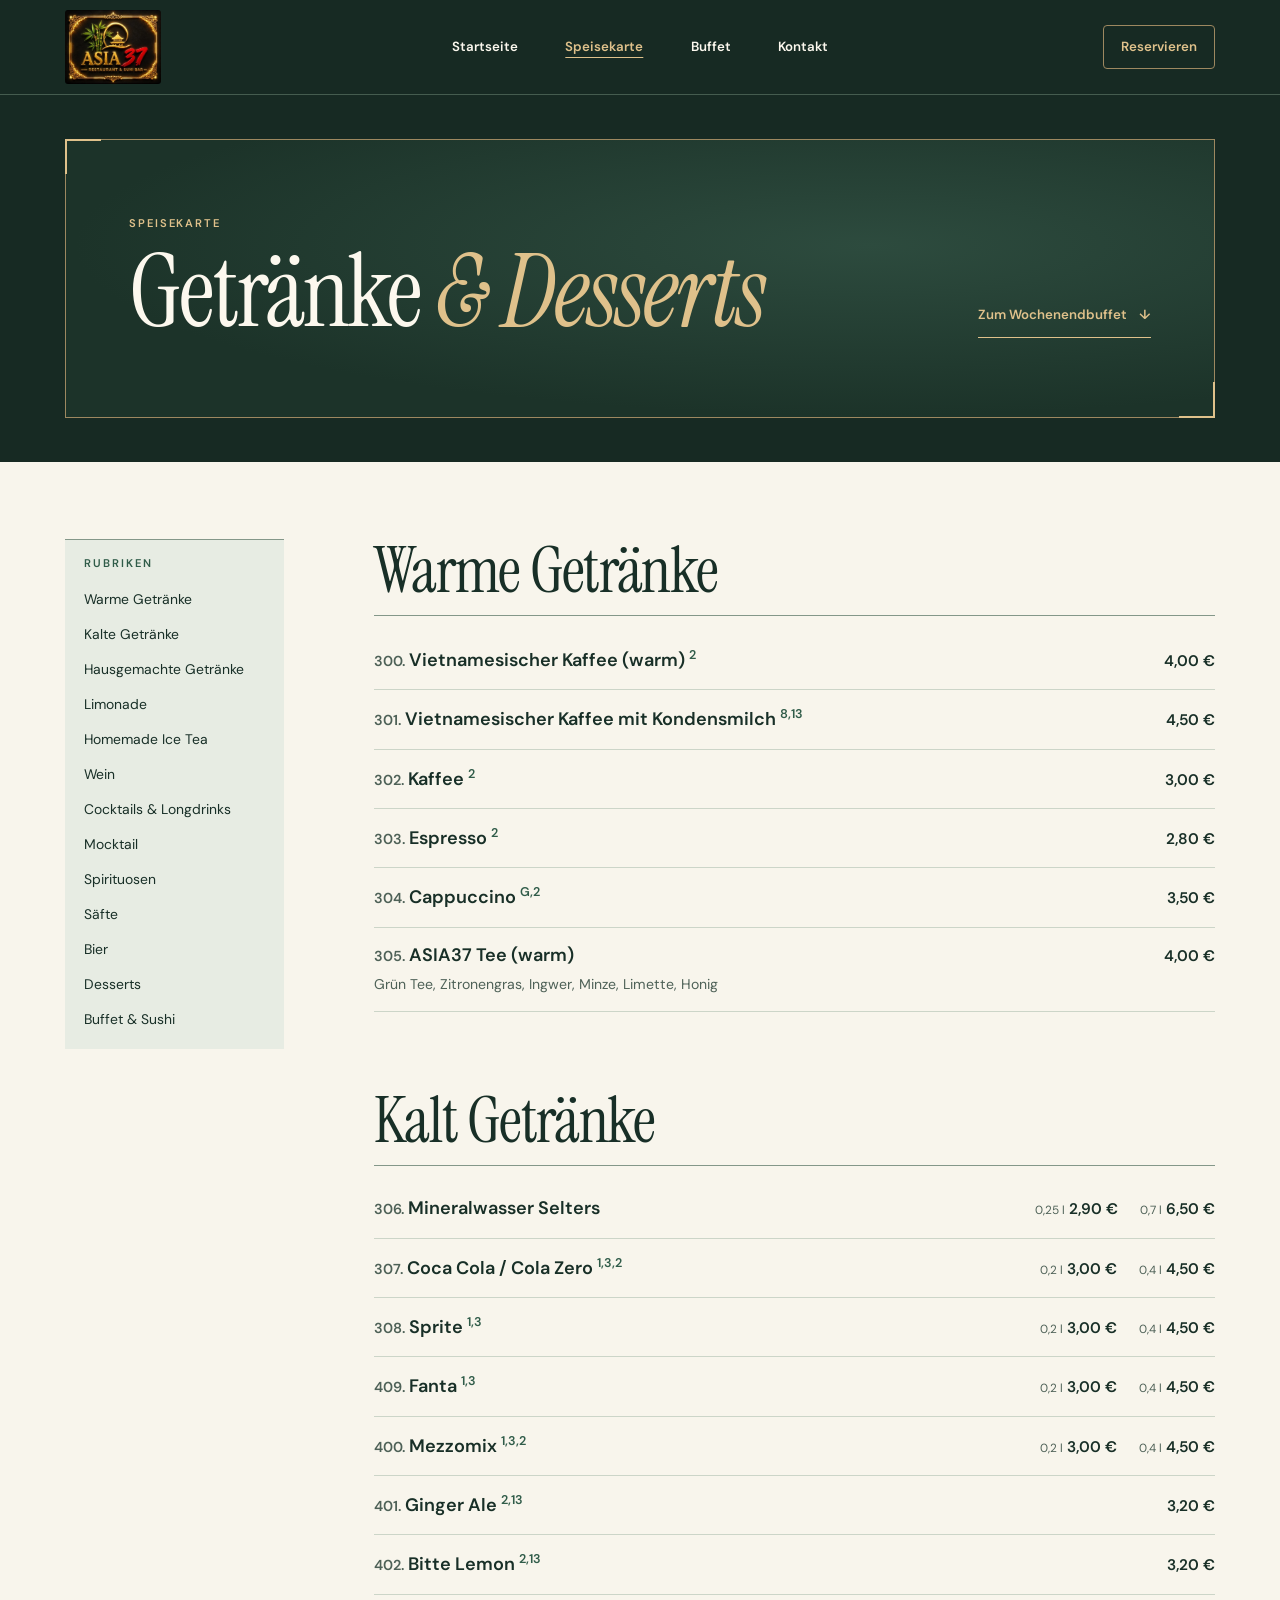
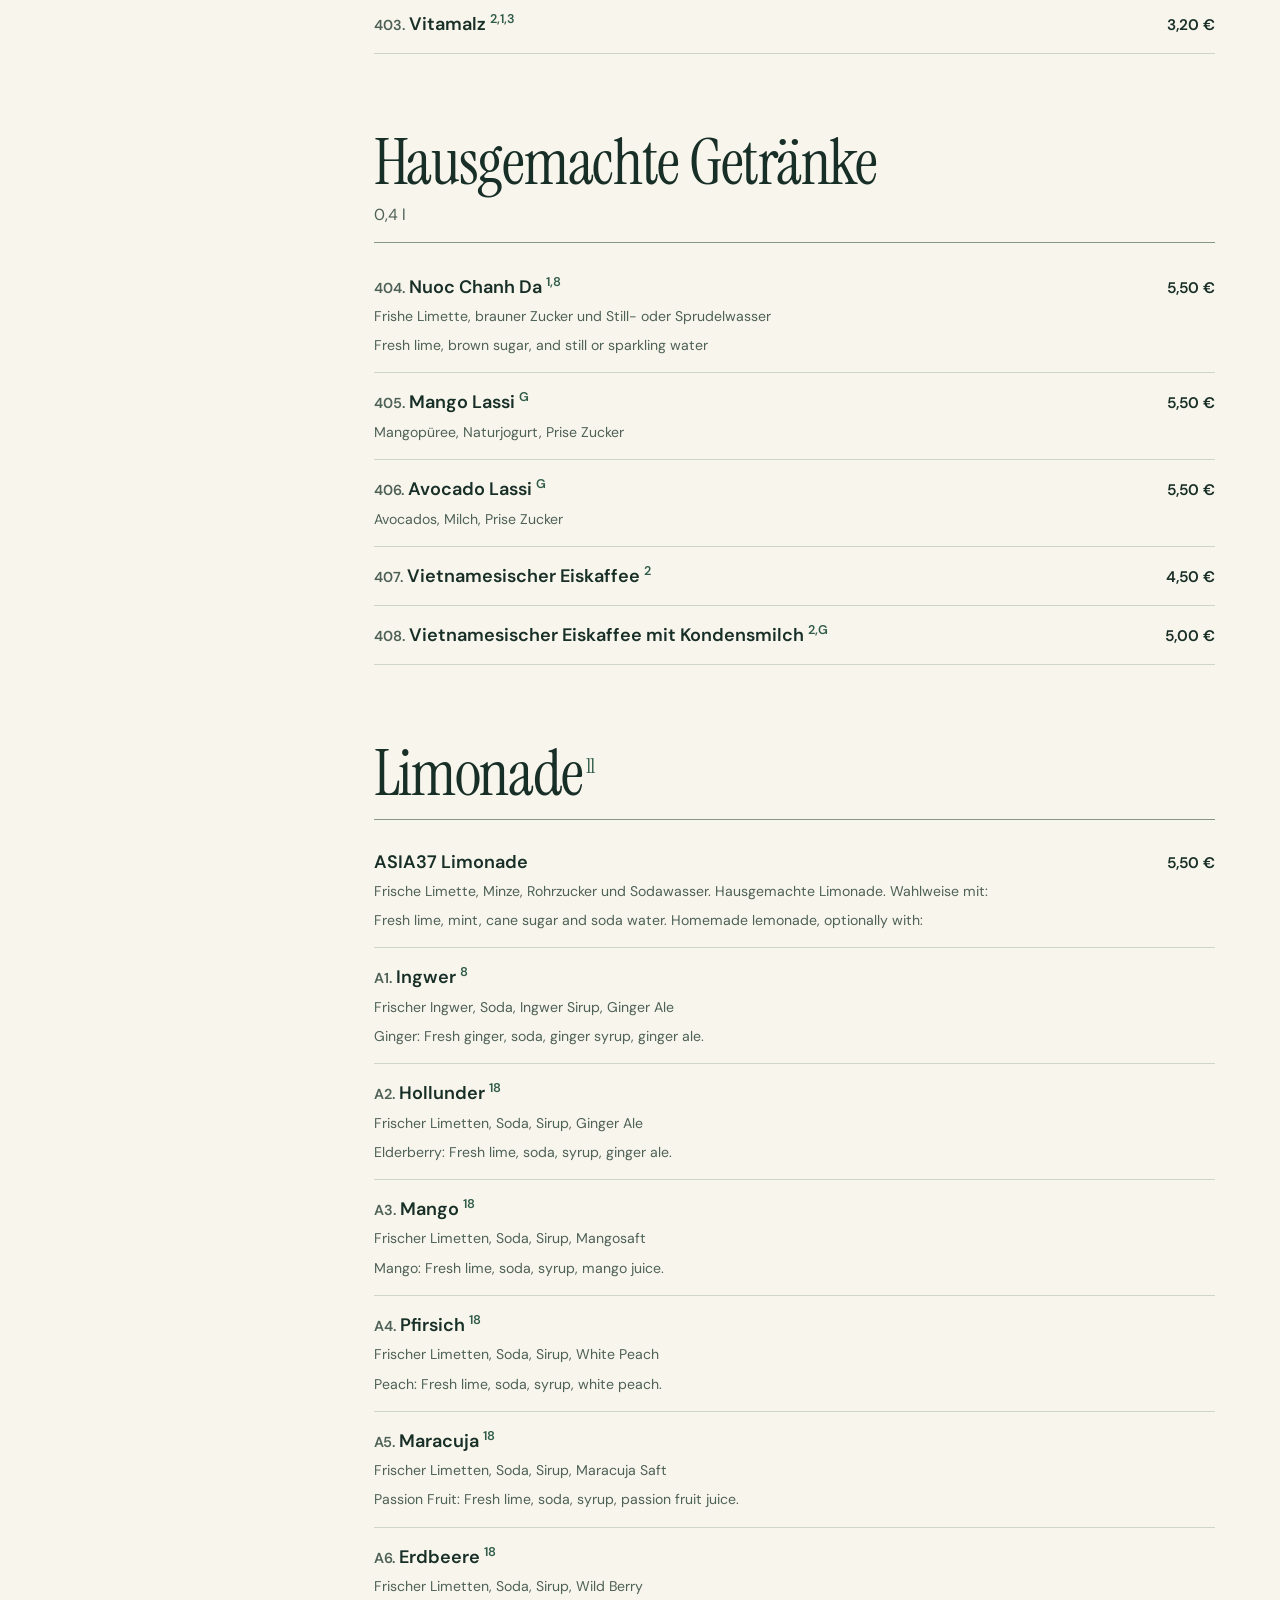
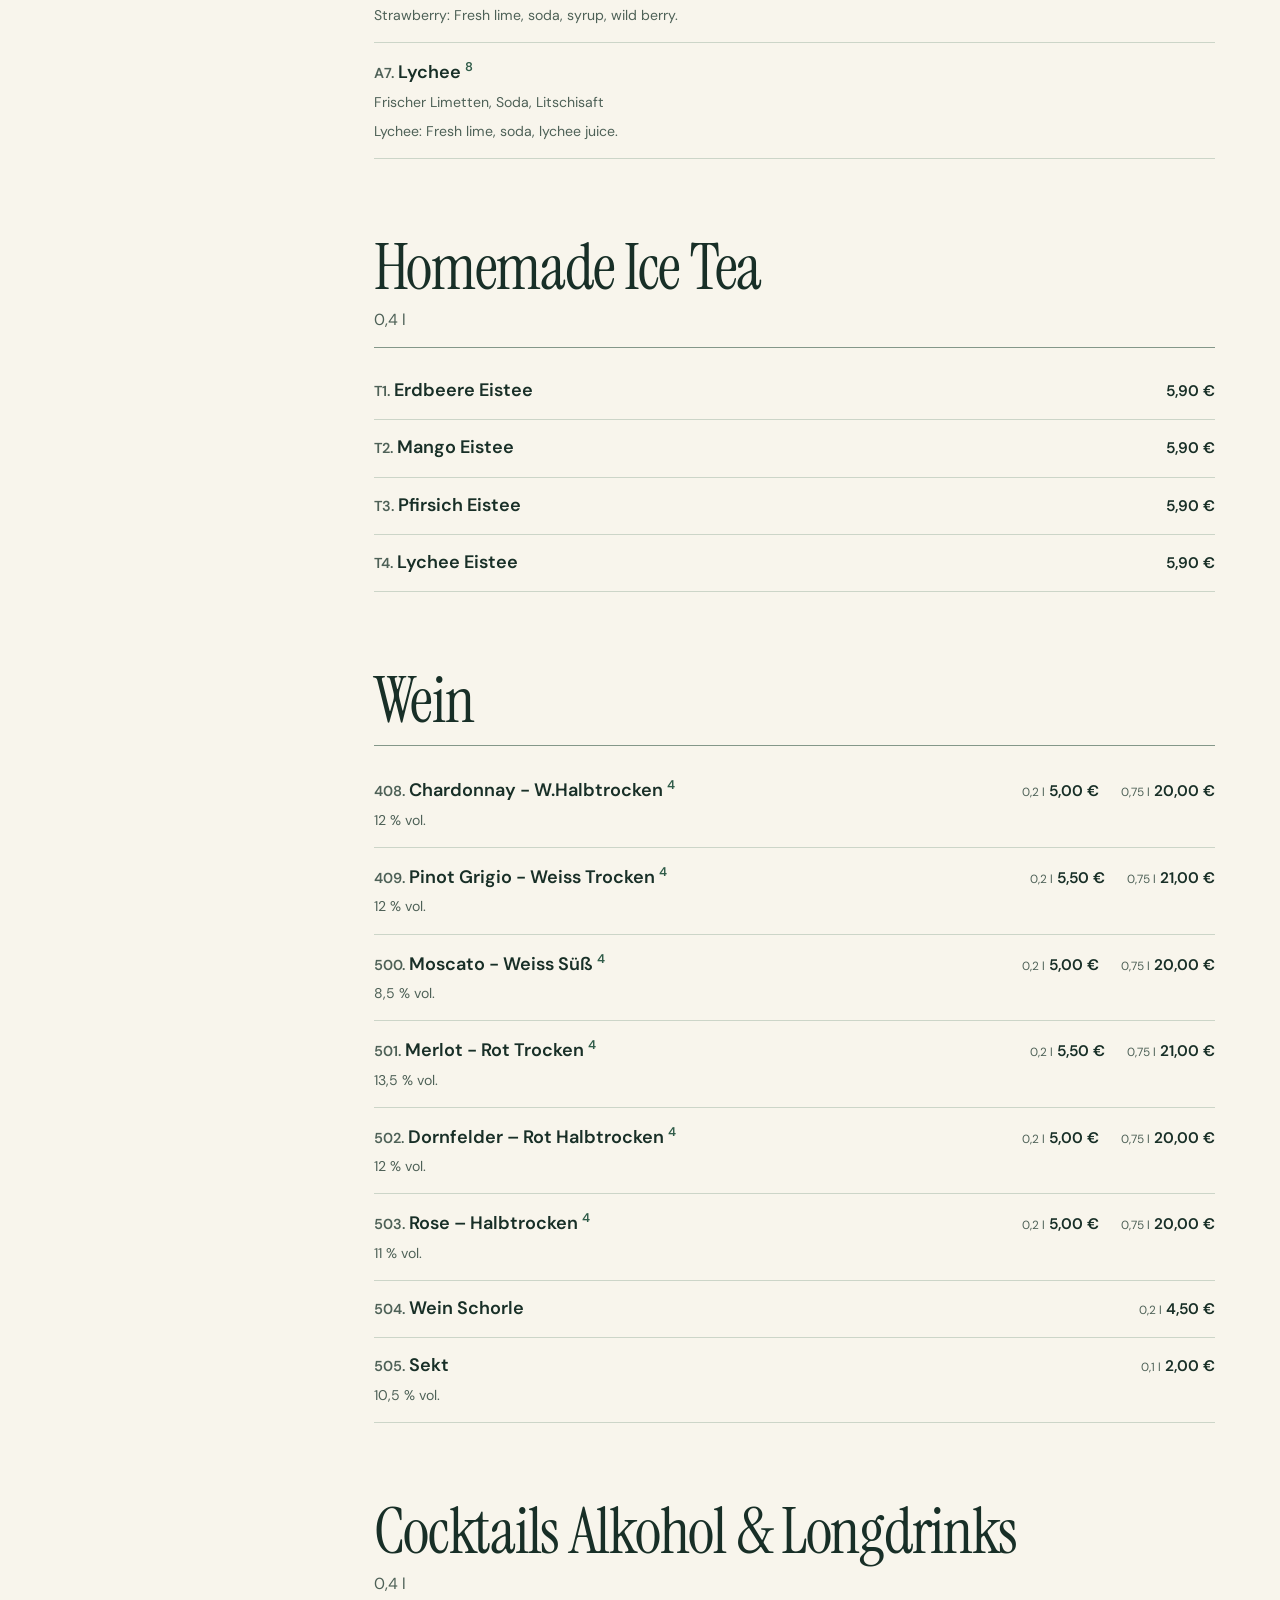
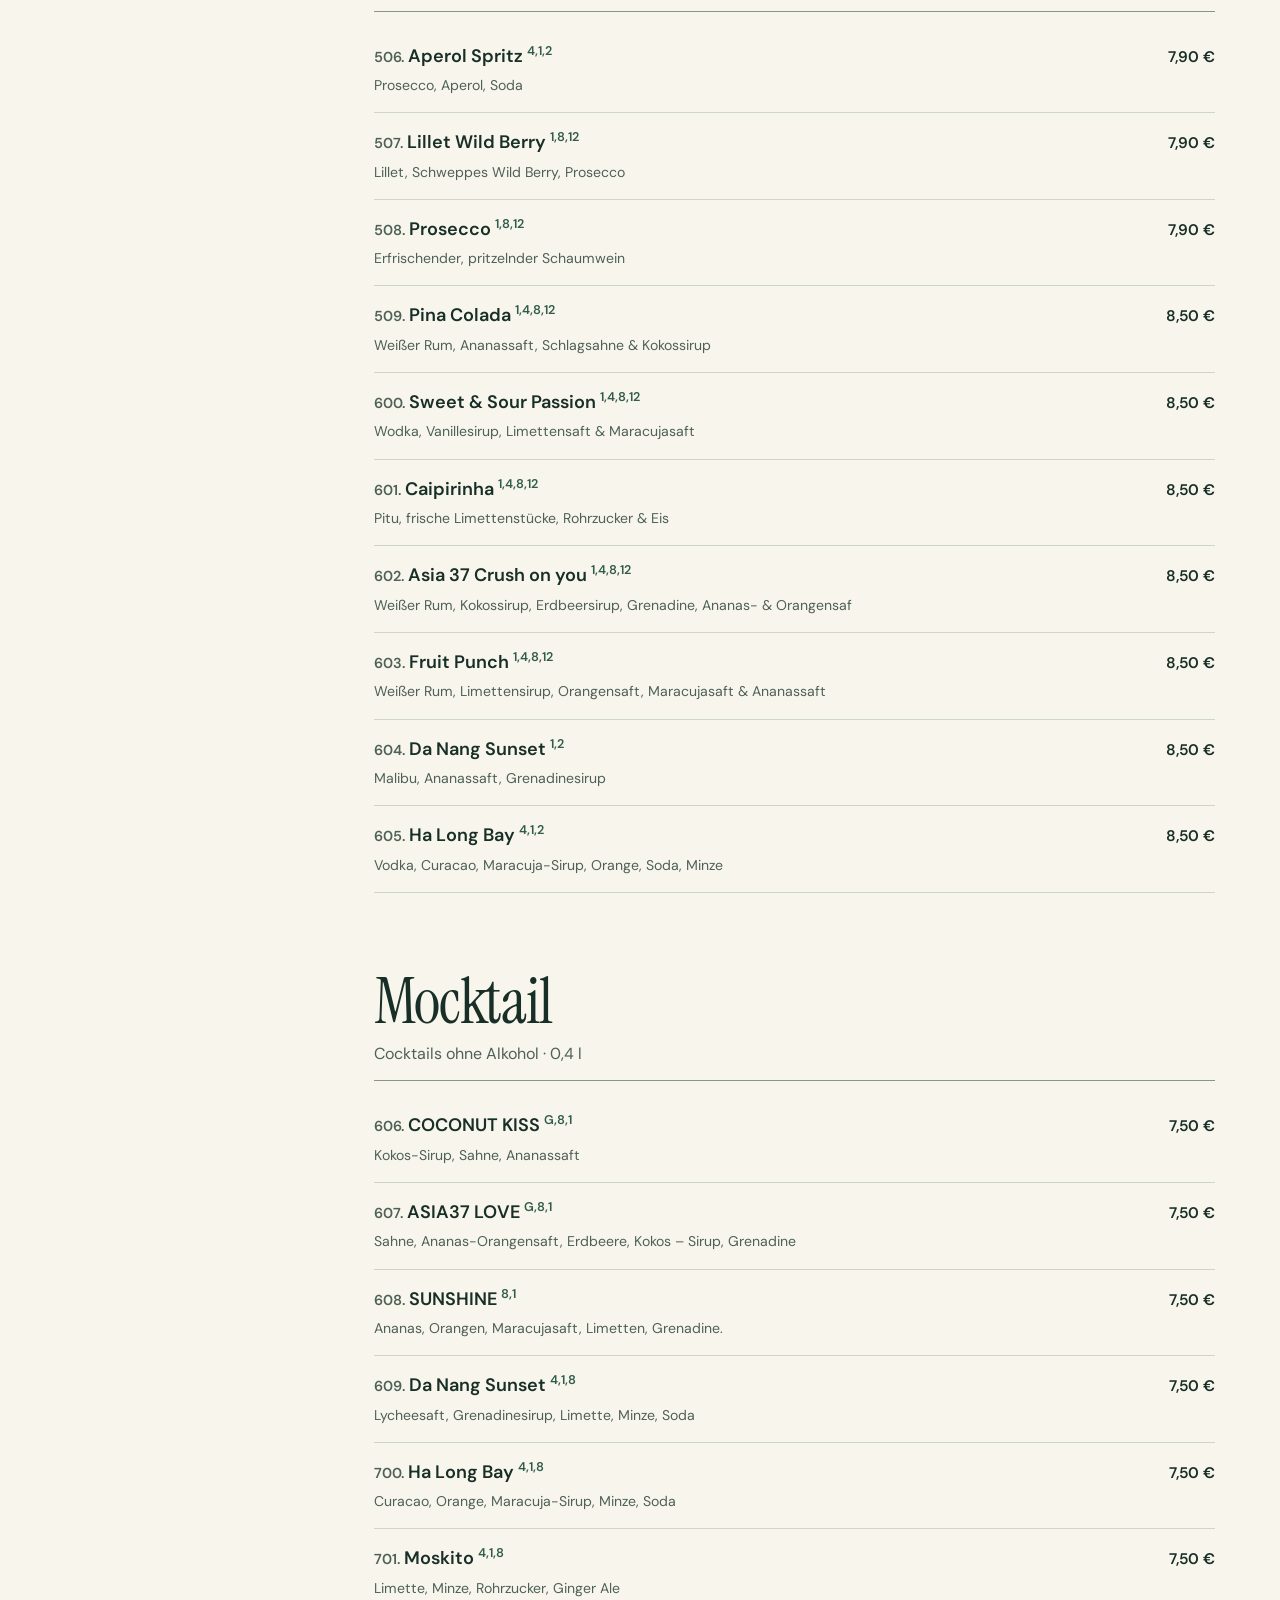
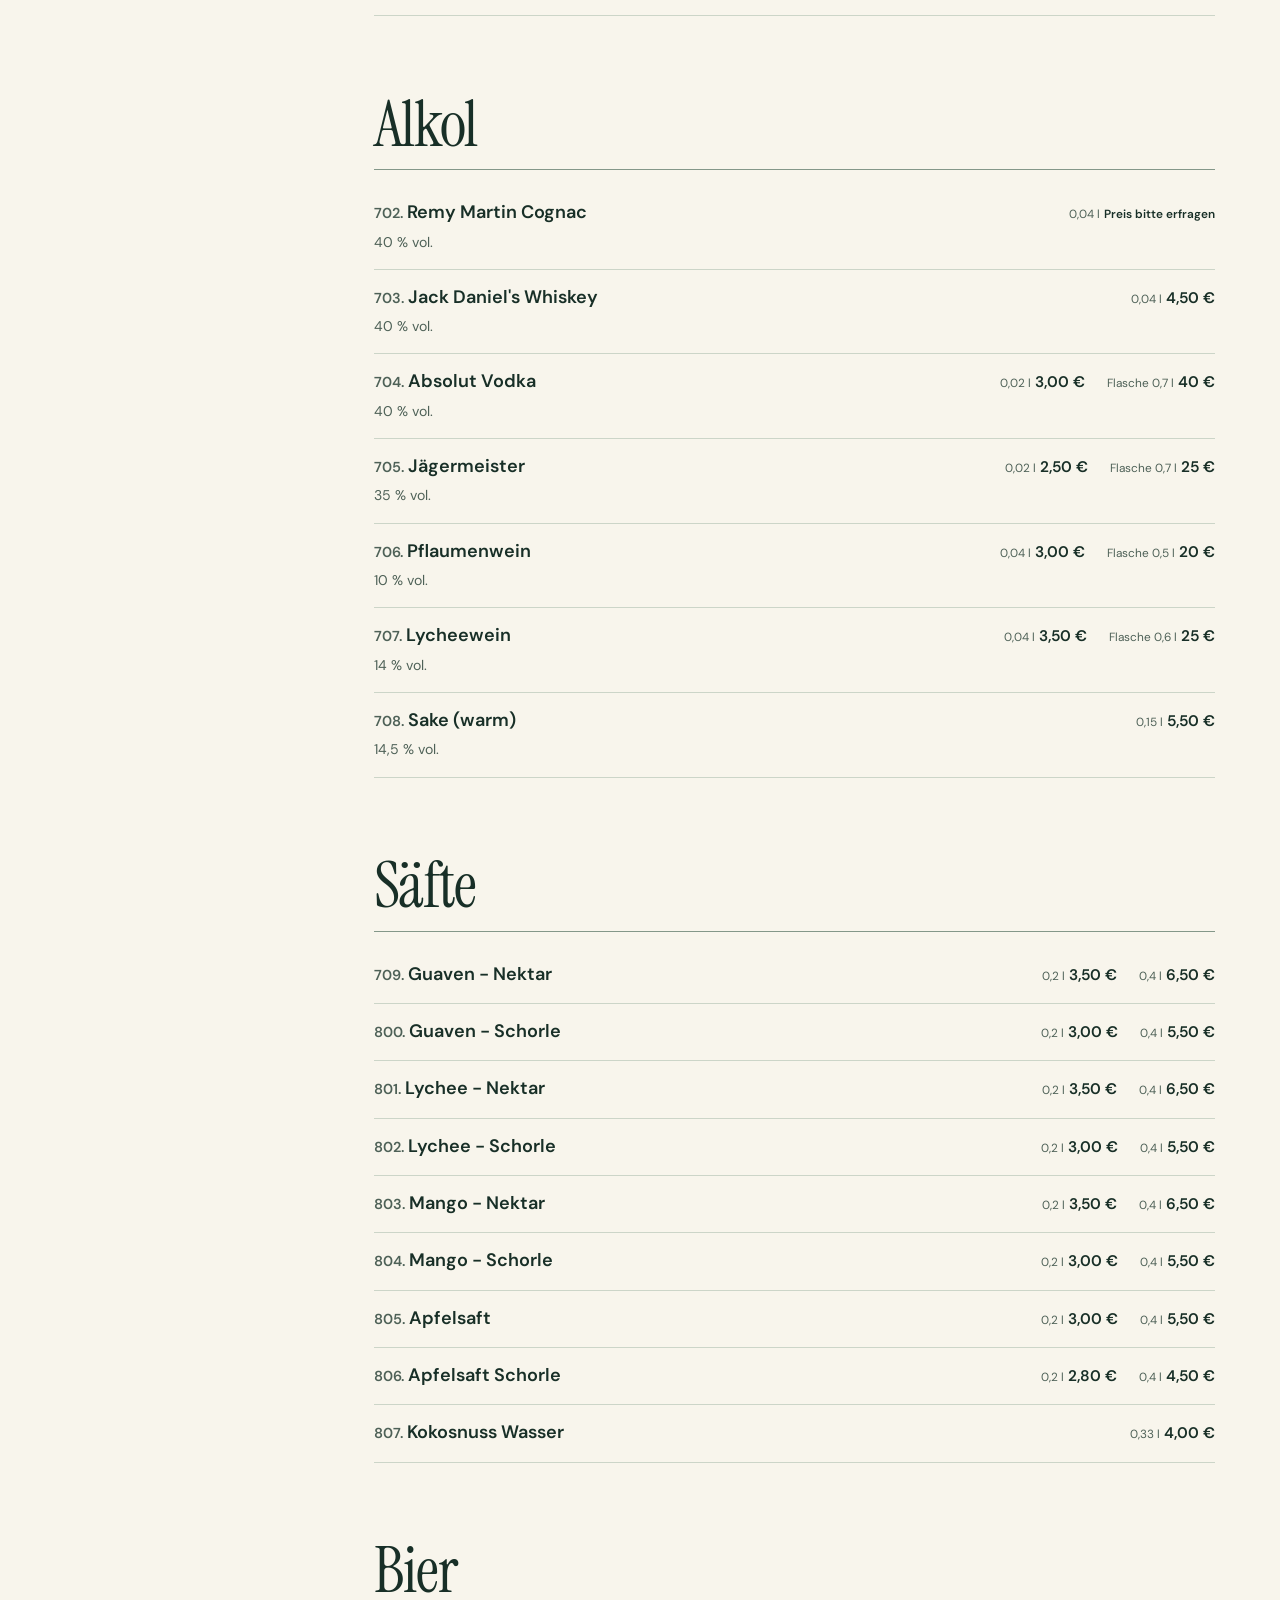
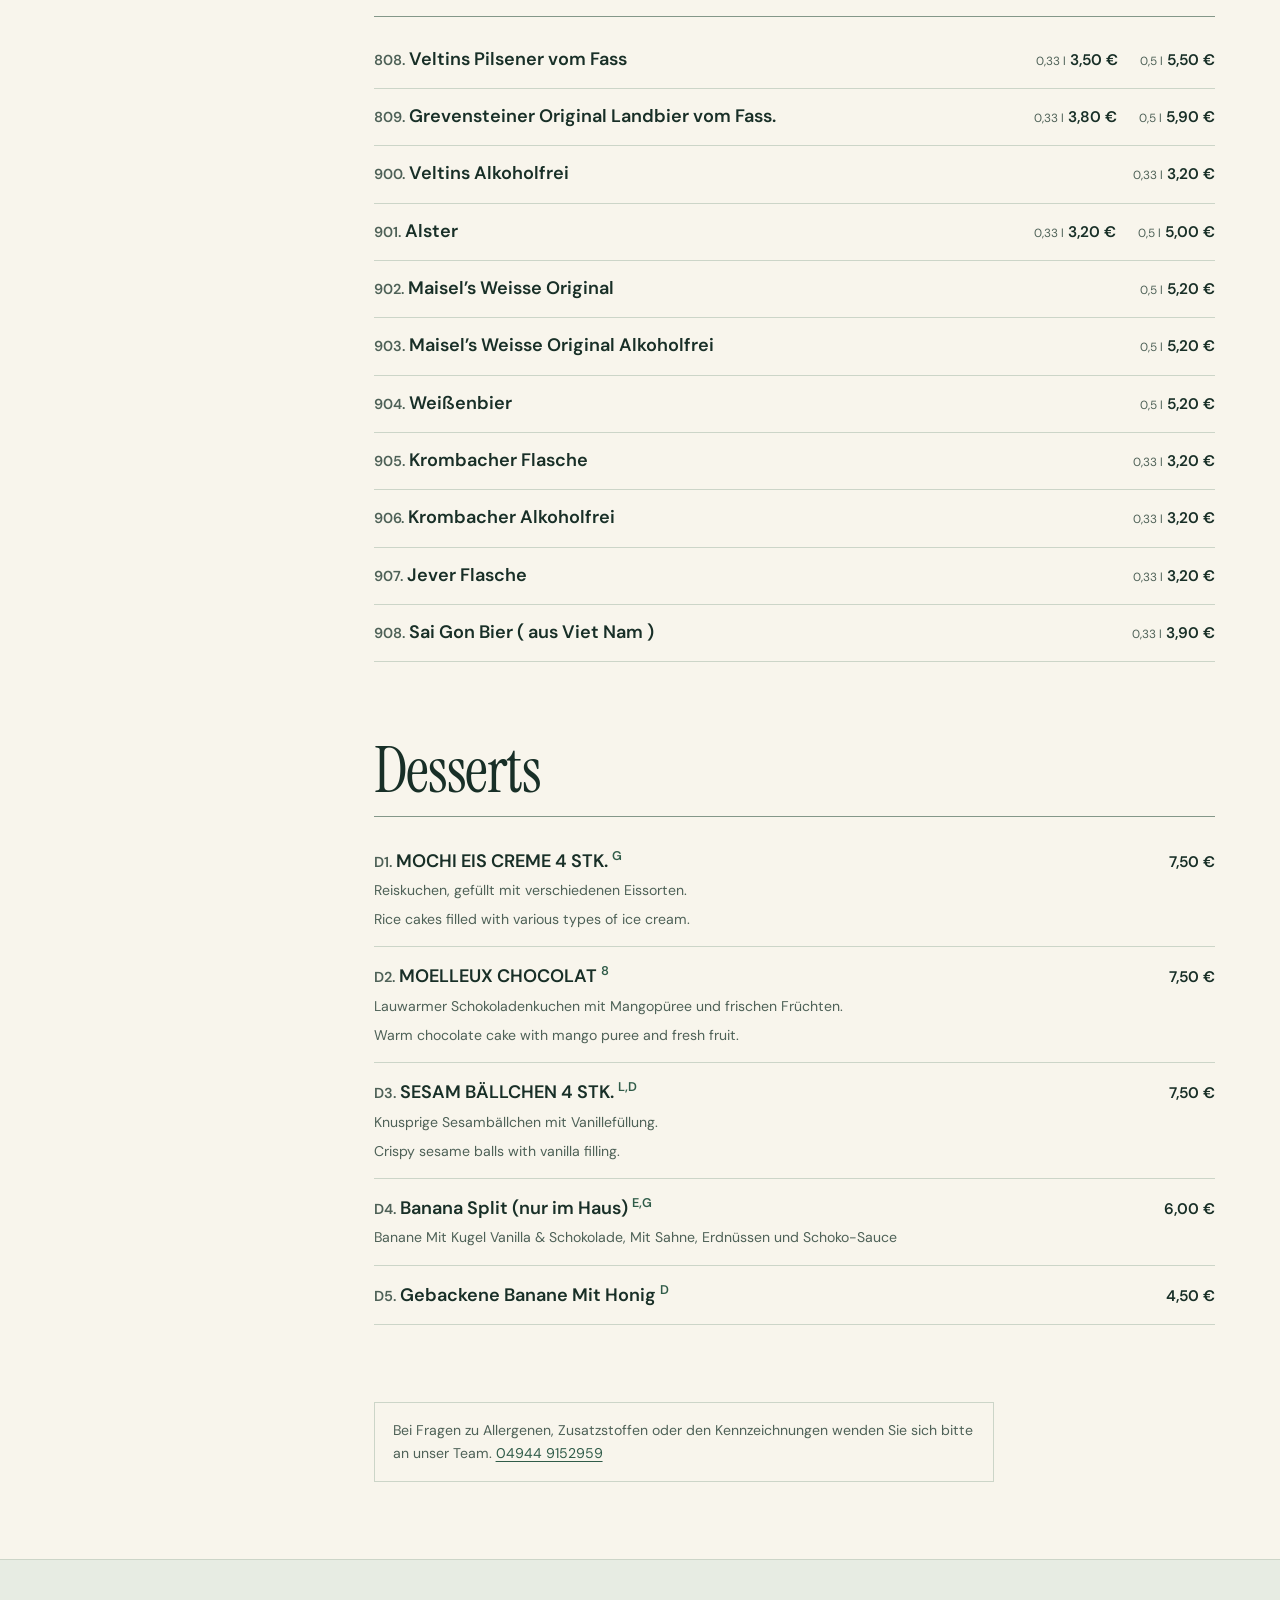
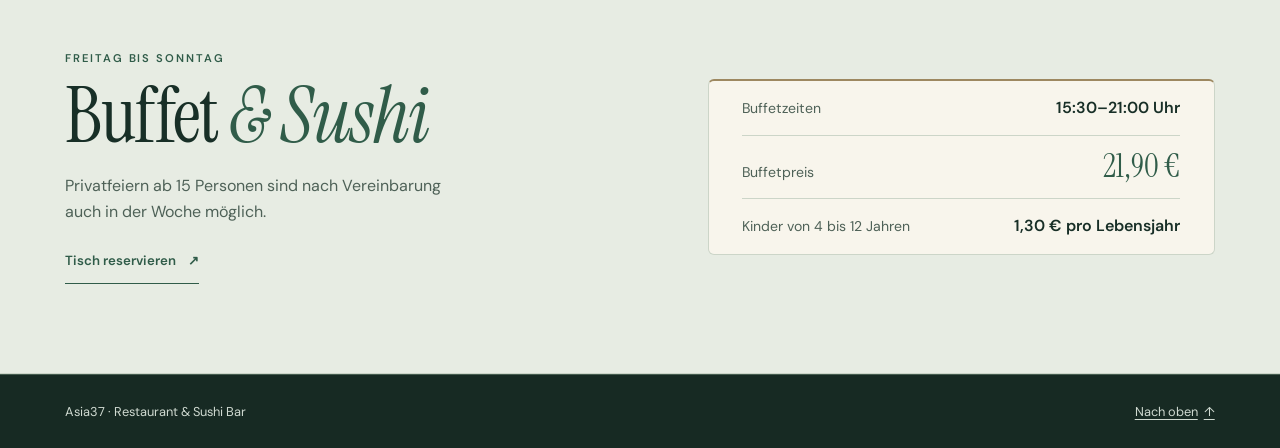
==== commit daa5f1f5: "Refresh Asia37 with a forest green theme" ====
--- a/menu.html
+++ b/menu.html
@@ -10,7 +10,7 @@
   <meta property="og:title" content="Speisekarte · Asia37 Wiesmoor">
   <meta property="og:description" content="Getränke, Desserts und Wochenendbuffet bei Asia37 in Wiesmoor.">
   <meta property="og:image" content="https://hoangcaster-website.github.io/Asia-37/assets/coffee.webp">
-  <meta name="theme-color" content="#19110c">
+  <meta name="theme-color" content="#172a23">
   <link rel="icon" href="assets/favicon.png" type="image/png">
   <link rel="preload" href="assets/fonts/instrument-serif-normal.woff2" as="font" type="font/woff2" crossorigin>
   <link rel="stylesheet" href="assets/site.css">
@@ -30,7 +30,7 @@
         <a href="#buffet">Buffet</a>
         <a href="index.html#kontakt">Kontakt</a>
       </nav>
-      <a class="header-call" href="tel:+4949449152959">Reservieren <span aria-hidden="true">↗</span></a>
+      <a class="header-call" href="tel:+4949449152959">Reservieren</a>
     </div>
   </header>
   <main id="main" tabindex="-1">
--- a/assets/site.css
+++ b/assets/site.css
@@ -17,22 +17,21 @@
 }
 
 :root {
-  --paper: #f4e8d8;
-  --surface: #ecdbc6;
-  --wheat: #e6cfb3;
-  --ink: #35231a;
-  --muted: #6c5140;
-  --accent: #852f23;
-  --accent-hover: #67251c;
-  --line: #ccb293;
-  --line-strong: #a9825d;
-  --deep: #19110c;
-  --night: #22150e;
-  --night-line: #69482c;
-  --night-frame: #8d6945;
-  --light: #faead1;
-  --light-muted: #d5bda5;
-  --gold: #e9bc79;
+  --paper: #f8f5ec;
+  --surface: #e7ece3;
+  --ink: #182f27;
+  --muted: #4e6157;
+  --accent: #305c49;
+  --line: #ccd5c8;
+  --line-strong: #849789;
+  --deep: #172a23;
+  --night: #1c3329;
+  --night-line: #455c4f;
+  --night-frame: #9d8860;
+  --light: #fcf8ee;
+  --light-muted: #d0dad1;
+  --gold: #dfc18b;
+  --gold-hover: #efd7aa;
   --serif: "Instrument Serif", Georgia, serif;
   --sans: "DM Sans", Arial, sans-serif;
   --gutter: clamp(22px, 5.1vw, 90px);
@@ -97,7 +96,7 @@
   gap: 24px;
 }
 .brand { display: inline-block; justify-self: start; }
-.brand img { width: 96px; height: auto; }
+.brand img { width: 96px; height: auto; border-radius: 3px; }
 #main-nav { display: flex; align-items: center; gap: clamp(20px, 3.7vw, 54px); }
 #main-nav a, .header-call {
   display: inline-flex;
@@ -115,12 +114,13 @@
 #main-nav a:hover { color: var(--gold); }
 .header-call {
   justify-self: end;
-  gap: 0.9rem;
-  padding: 8px 15px;
+  justify-content: center;
+  padding: 8px 17px;
+  color: var(--gold);
   border: 1px solid var(--night-frame);
-}
-.header-call:hover { color: var(--gold); border-color: var(--gold); }
-.header-call span { color: var(--gold); }
+  border-radius: 4px;
+}
+.header-call:hover { color: var(--light); border-color: var(--gold); }
 .nav-toggle { display: none; }
 
 .hero-stage, .menu-hero {
@@ -132,7 +132,7 @@
   position: relative;
   border: 1px solid var(--night-frame);
   background: var(--night);
-  background-image: radial-gradient(ellipse at 70% 38%, #392419, transparent 69%);
+  background-image: radial-gradient(ellipse at 70% 38%, #2d4b3e, transparent 70%);
 }
 .hero::before, .hero::after, .menu-hero-inner::before, .menu-hero-inner::after {
   content: "";
@@ -175,17 +175,17 @@
 .button {
   display: inline-flex;
   align-items: center;
-  justify-content: space-between;
-  gap: 1.65rem;
-  min-height: 48px;
-  padding: 10px 18px;
-  color: var(--light);
-  background: var(--accent);
-  border: 1px solid #bb7252;
+  justify-content: center;
+  min-height: 50px;
+  padding: 11px 22px;
+  color: var(--deep);
+  background: var(--gold);
+  border-radius: 4px;
+  text-align: center;
   text-decoration: none;
   transition: background-color 180ms ease;
 }
-.button:hover { background: var(--accent-hover); }
+.button:hover { background: var(--gold-hover); }
 .button:focus-visible { outline-color: var(--gold); }
 .hero .button { margin-block-start: 27px; }
 .hero-figure {
@@ -195,7 +195,9 @@
 }
 .hero-figure picture {
   display: block;
-  mix-blend-mode: lighten;
+  mask-image: linear-gradient(to right, transparent, #000 27%, #000 91%, transparent),
+    linear-gradient(to bottom, transparent, #000 21%, #000 76%, transparent);
+  mask-composite: intersect;
 }
 .hero-figure img {
   width: 100%;
@@ -239,8 +241,10 @@
 .buffet .text-link, .tasting .text-link { margin-block-start: 14px; }
 .buffet-details {
   padding-inline: clamp(14px, 2.6vw, 36px);
-  border-block: 1px solid var(--line-strong);
-  background: var(--wheat);
+  border: 1px solid var(--line);
+  border-top: 2px solid var(--night-frame);
+  border-radius: 6px;
+  background: var(--paper);
 }
 .buffet-details div {
   display: flex;
@@ -252,7 +256,10 @@
 .buffet-details div + div { border-top: 1px solid var(--line); }
 .buffet-details dt { color: var(--muted); font-size: 0.88rem; }
 .buffet-details dd { text-align: end; font-weight: 600; }
-.buffet-details div:nth-child(2) dd { color: var(--accent); }
+.buffet-details div:nth-child(2) dd {
+  color: var(--accent);
+  font: 400 2rem/1 var(--serif);
+}
 
 .tasting {
   display: grid;
@@ -260,7 +267,7 @@
   align-items: center;
   padding-block: clamp(60px, 8.3vw, 125px);
 }
-.tasting img { width: 100%; height: auto; object-fit: cover; }
+.tasting img { width: 100%; height: auto; border-radius: 5px; object-fit: cover; }
 .tasting-copy {
   grid-area: 1 / 3 / 2 / 4;
   padding-inline-start: clamp(28px, 6.6vw, 99px);
@@ -304,7 +311,7 @@
 .visit-address .text-link { margin: 1px 0 19px; }
 .visit-address .text-link:hover { color: var(--light); }
 .plain-list { list-style: none; margin: 0; padding: 0; }
-.plain-list a { display: inline-flex; align-items: center; min-height: 34px; }
+.plain-list a { display: inline-flex; align-items: center; min-height: 44px; }
 .visit dt { font-weight: 600; }
 .visit dd { margin-block-end: 10px; color: var(--light-muted); }
 .site-footer { border-top: 1px solid var(--night-line); background: var(--deep); }
@@ -399,28 +406,36 @@
 }
 
 @media (max-width: 760px) {
+  :root { --gutter: clamp(16px, 4.6vw, 32px); }
   .header-inner {
-    min-height: 74px;
+    min-height: 72px;
     grid-template-columns: 1fr auto auto;
-    gap: 0 14px;
+    gap: 0 10px;
     padding-block: 8px;
   }
-  .brand img { width: 76px; }
-  .header-call { grid-column: 3; grid-row: 1; gap: 7px; padding-inline: 9px; font-size: 0.74rem; }
+  .brand img { width: 72px; }
+  .header-call { grid-column: 3; grid-row: 1; padding-inline: 12px; }
   .nav-toggle:not([hidden]) {
     display: inline-flex;
     align-items: center;
     gap: 7px;
     min-height: 44px;
-    padding: 4px 0;
-    font-size: 0.79rem;
+    padding: 4px 10px;
+    font-size: 0.83rem;
     font-weight: 600;
     background: transparent;
     border: 0;
     cursor: pointer;
   }
-  .nav-toggle span { width: 15px; height: 8px; border-block: 1px solid currentColor; }
-  .nav-toggle[aria-expanded="true"] span { height: 0; border-bottom: 0; }
+  .nav-toggle span {
+    width: 7px;
+    height: 7px;
+    margin-top: -3px;
+    border: solid currentColor;
+    border-width: 0 1px 1px 0;
+    transform: rotate(45deg);
+  }
+  .nav-toggle[aria-expanded="true"] span { margin-top: 3px; transform: rotate(225deg); }
   .nav-toggle:not([hidden])[aria-expanded="false"] + #main-nav { display: none; }
   #main-nav {
     grid-column: 1 / -1;
@@ -431,21 +446,43 @@
     margin-top: 7px;
     border-top: 1px solid var(--night-line);
   }
-  #main-nav a { border-bottom: 1px solid var(--night-line); }
+  #main-nav a { min-height: 48px; border-bottom: 1px solid var(--night-line); }
+  .hero-stage { padding-block: 14px 25px; }
   .hero { grid-template-columns: minmax(0, 1fr); }
-  .hero-intro { grid-area: 1 / 1; padding: clamp(23px, 6vw, 44px) clamp(18px, 5vw, 38px) 0; }
-  .hero-figure { grid-area: 2 / 1; padding: 0 5px 12px; }
-  .hero-figure img { aspect-ratio: 3 / 2; object-position: center; }
-  .hero-figure figcaption { margin-inline: 9px; }
-  .hero h1 { font-size: clamp(3.1rem, 12vw, 5.65rem); margin-block: 12px 14px; }
-  .hero .button { margin-block-start: 19px; }
-  .buffet-inner { grid-template-columns: minmax(0, 1fr); gap: 27px; }
-  .tasting { grid-template-columns: 1.18fr 0.82fr; gap: 22px 12px; }
+  .hero-intro {
+    grid-area: 1 / 1;
+    padding: clamp(25px, 6vw, 44px) clamp(15px, 5vw, 38px) 0;
+    text-align: center;
+  }
+  .hero h1 { font-size: clamp(2.5rem, 11.5vw, 5.65rem); margin-block: 12px 14px; }
+  .hero-copy { margin-inline: auto; }
+  .hero .button {
+    width: min(100%, 20rem);
+    margin-block-start: 20px;
+    font-size: 0.93rem;
+  }
+  .hero-figure { grid-area: 2 / 1; padding: 14px 10px 12px; }
+  .hero-figure picture {
+    max-width: 540px;
+    margin-inline: auto;
+    overflow: hidden;
+    border-radius: 4px;
+    mask-image: none;
+  }
+  .hero-figure img { aspect-ratio: 16 / 9; object-position: center; }
+  .hero-figure figcaption { margin: 5px 6px 0; }
+  .buffet-inner { grid-template-columns: minmax(0, 1fr); gap: 24px; padding-block: 40px; }
+  .buffet-details div {
+    display: grid;
+    grid-template-columns: minmax(0, 1fr) minmax(0, auto);
+    gap: 10px;
+  }
+  .tasting { grid-template-columns: minmax(0, 1.18fr) minmax(0, 0.82fr); gap: 24px 12px; padding-block: 48px; }
   .tasting-copy { grid-area: 1 / 1 / 2 / -1; padding: 0; }
   .tasting-photo { grid-area: 2 / 1; width: 100%; margin: 0; }
   .tasting-detail { grid-area: 2 / 2; padding: 0; }
   .tasting h2 em { display: inline; }
-  .visit-inner { grid-template-columns: minmax(0, 1fr) minmax(0, 1fr); }
+  .visit-inner { grid-template-columns: minmax(0, 1fr) minmax(0, 1fr); padding-block: 44px; }
   .visit-heading { grid-column: 1 / -1; }
   .menu-hero-inner { display: grid; }
   .menu-hero .text-link { justify-self: start; }
@@ -454,14 +491,21 @@
   .menu-jump ul {
     display: flex;
     flex-wrap: wrap;
-    gap: 4px 14px;
-  }
-  .menu-jump a { min-height: 36px; text-decoration: underline; }
+    gap: 7px;
+  }
+  .menu-jump a {
+    min-height: 44px;
+    padding-inline: 11px;
+    border: 1px solid var(--line);
+    border-radius: 4px;
+    background: var(--paper);
+  }
 }
 
 @media (max-width: 480px) {
   .visit-inner { grid-template-columns: 1fr; }
   .visit-heading { grid-column: auto; }
+  .visit-hours { padding-block-start: 18px; border-top: 1px solid var(--night-line); }
   .menu-item { column-gap: 9px; }
   .menu-hero h1 em { display: block; }
 }
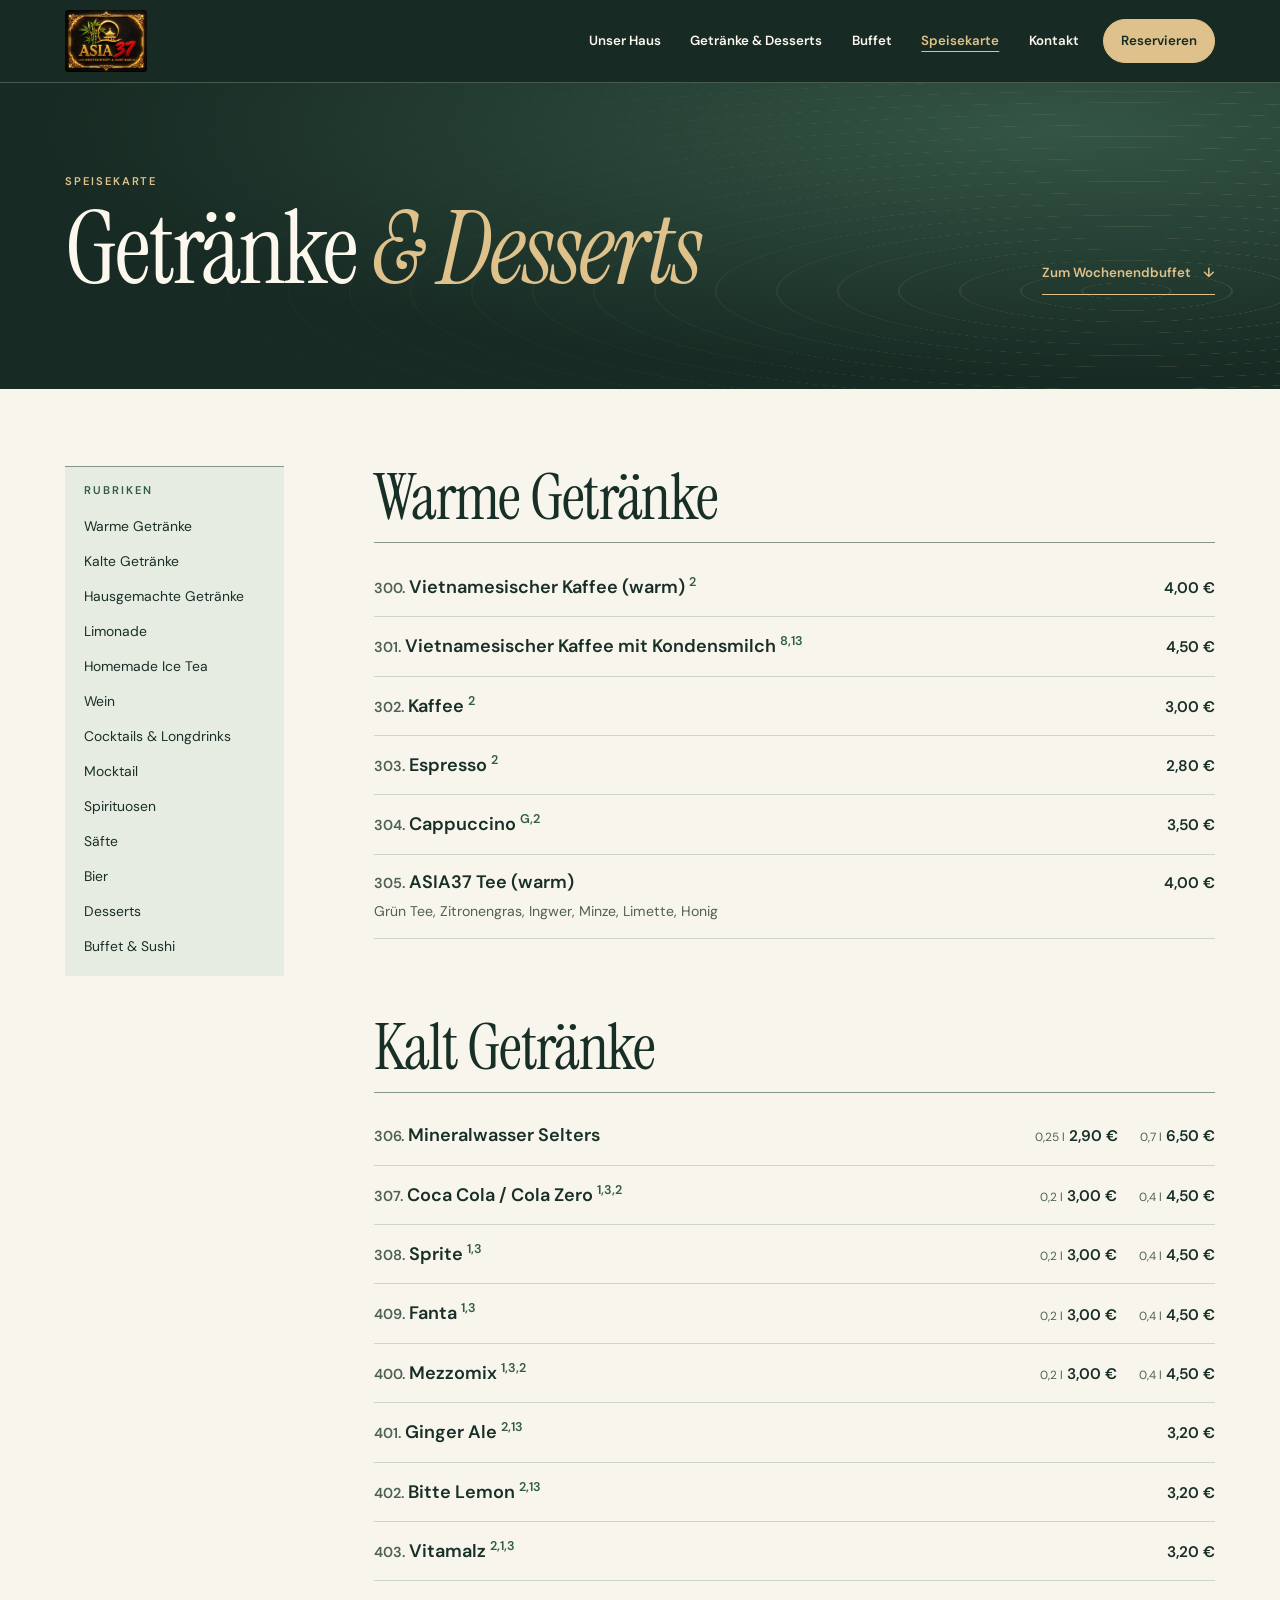
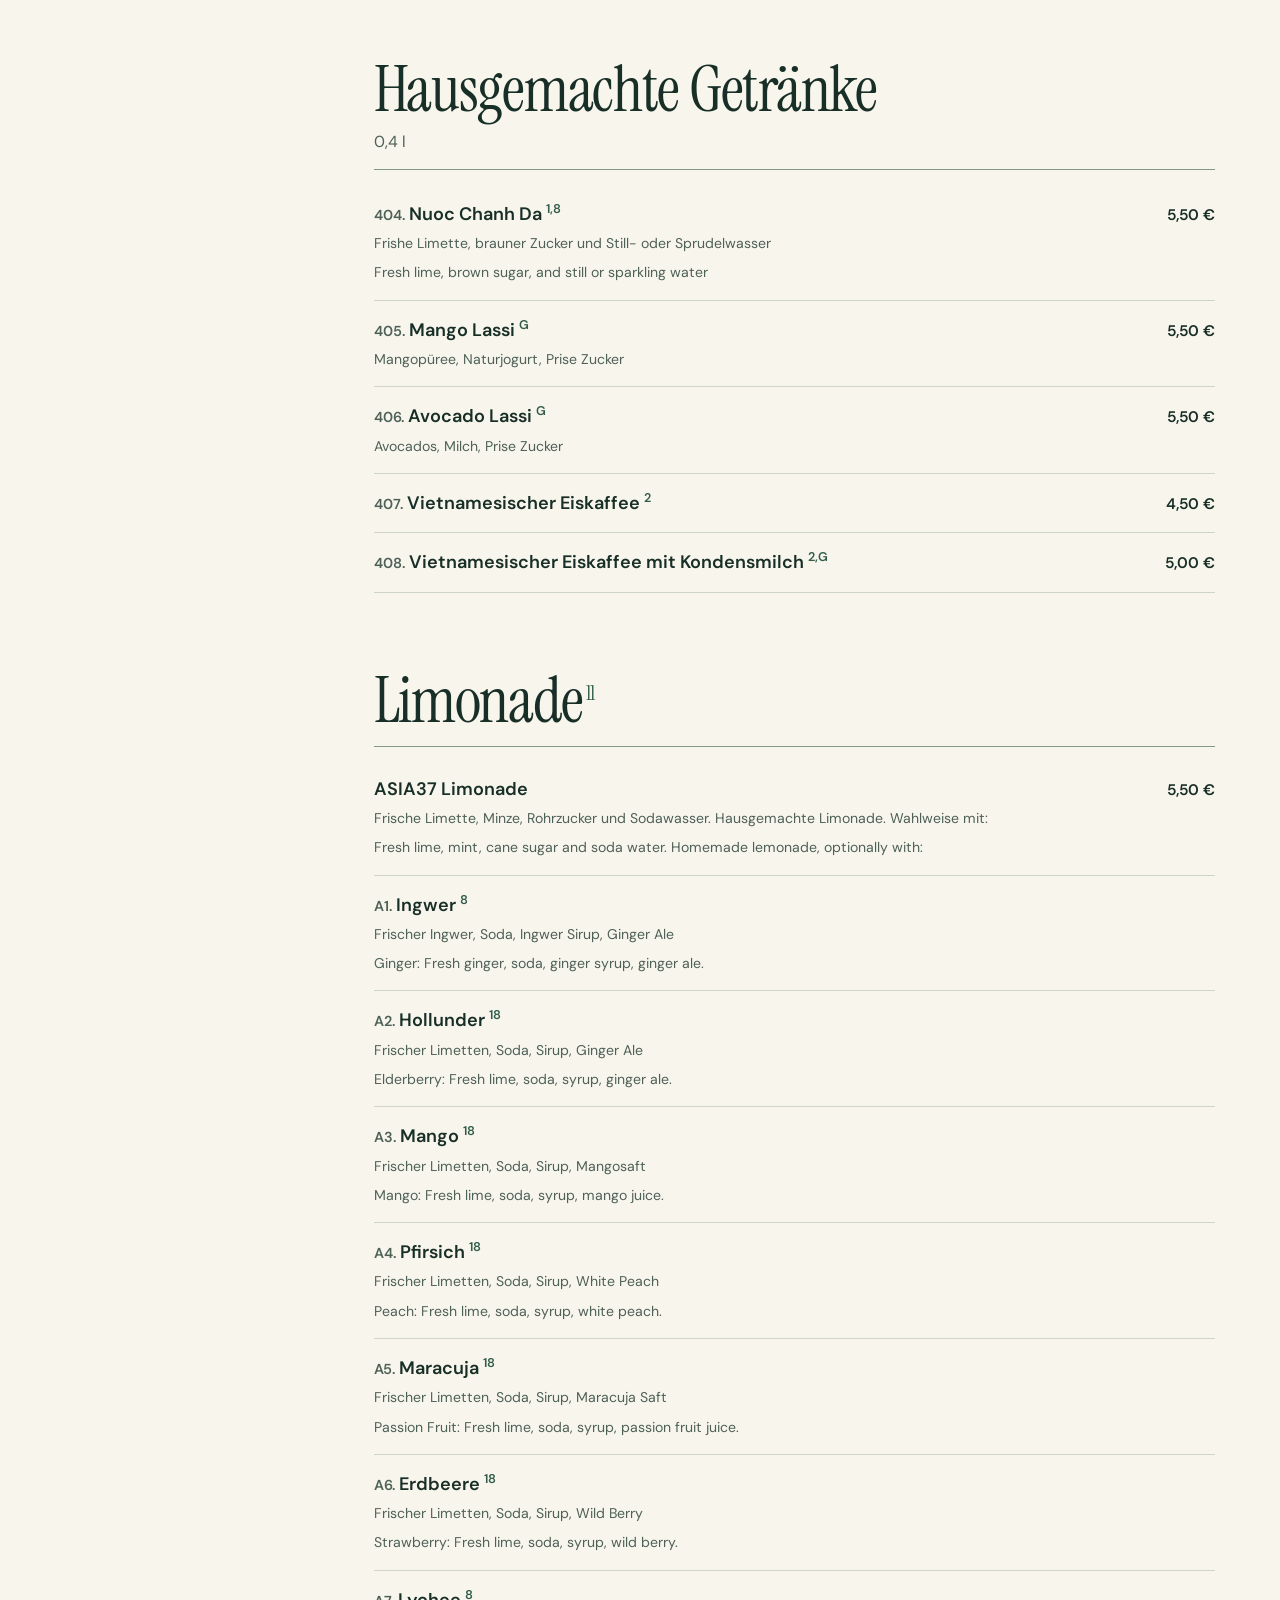
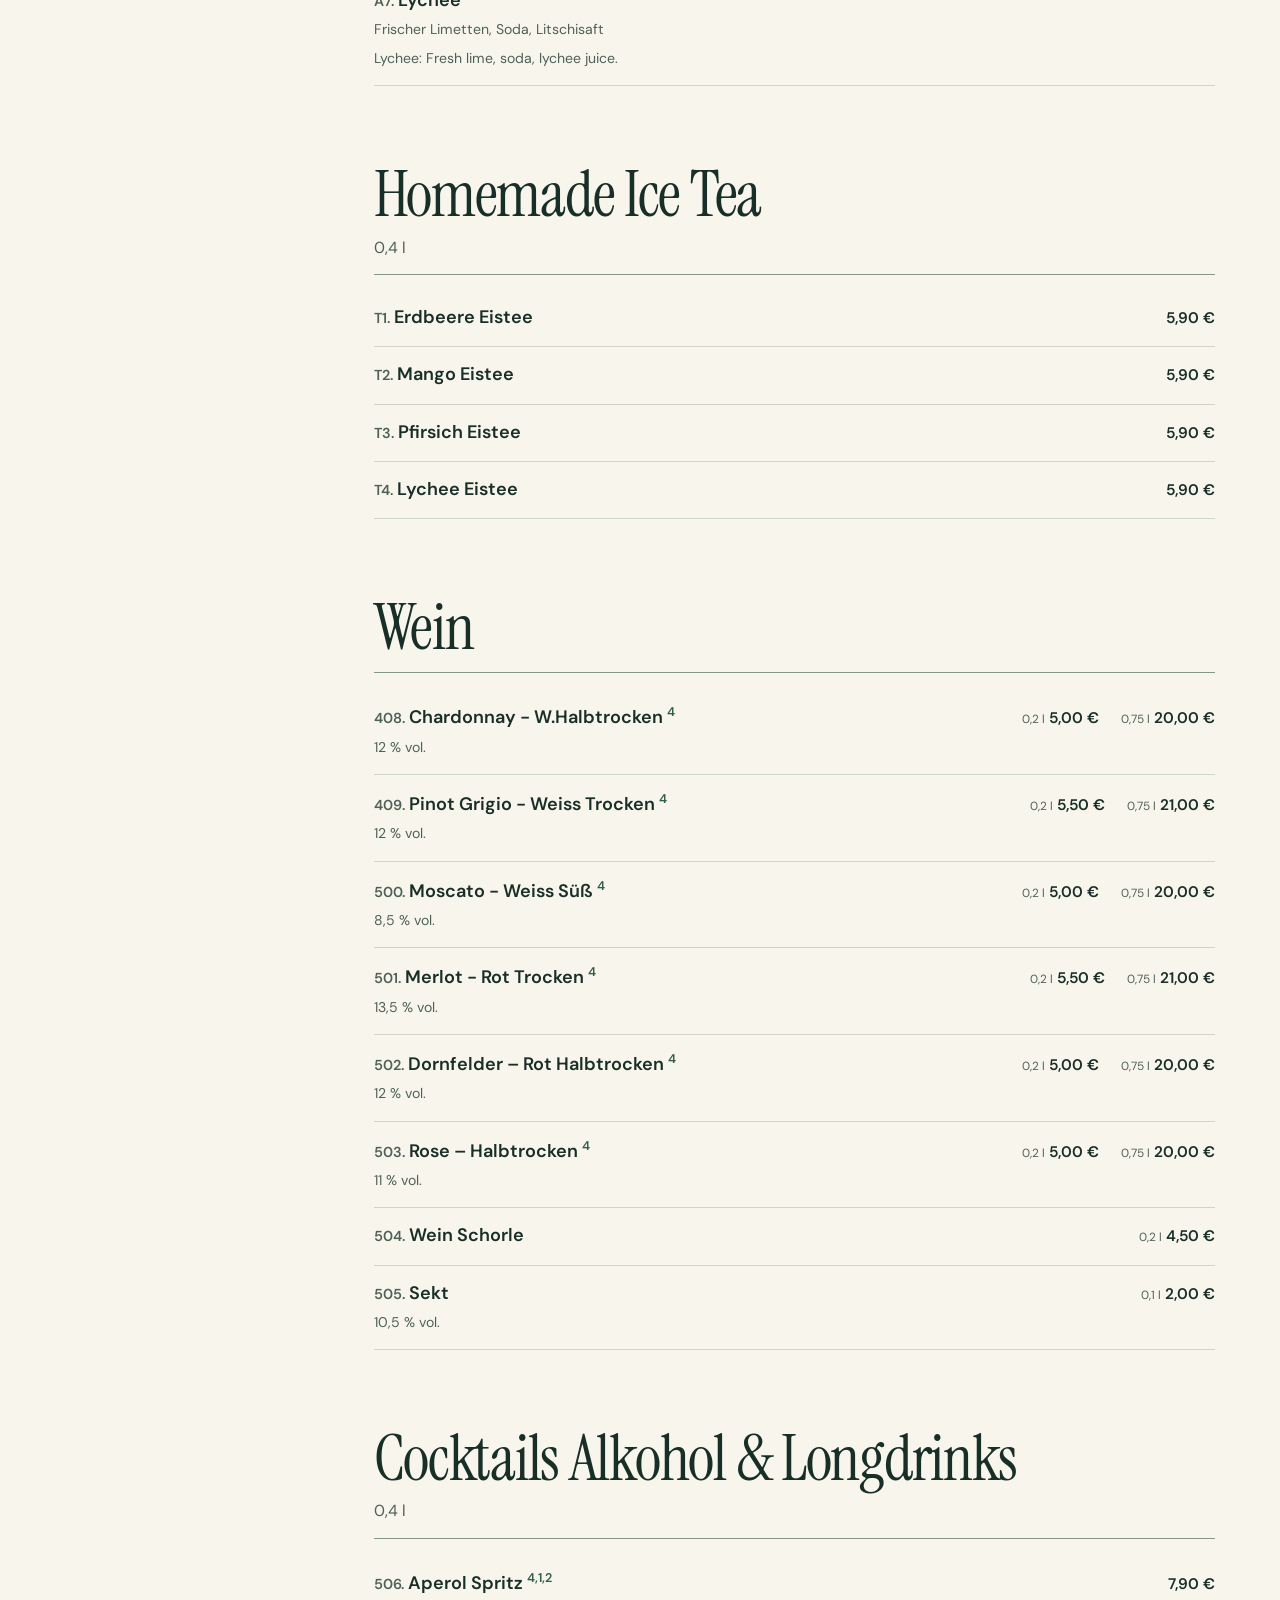
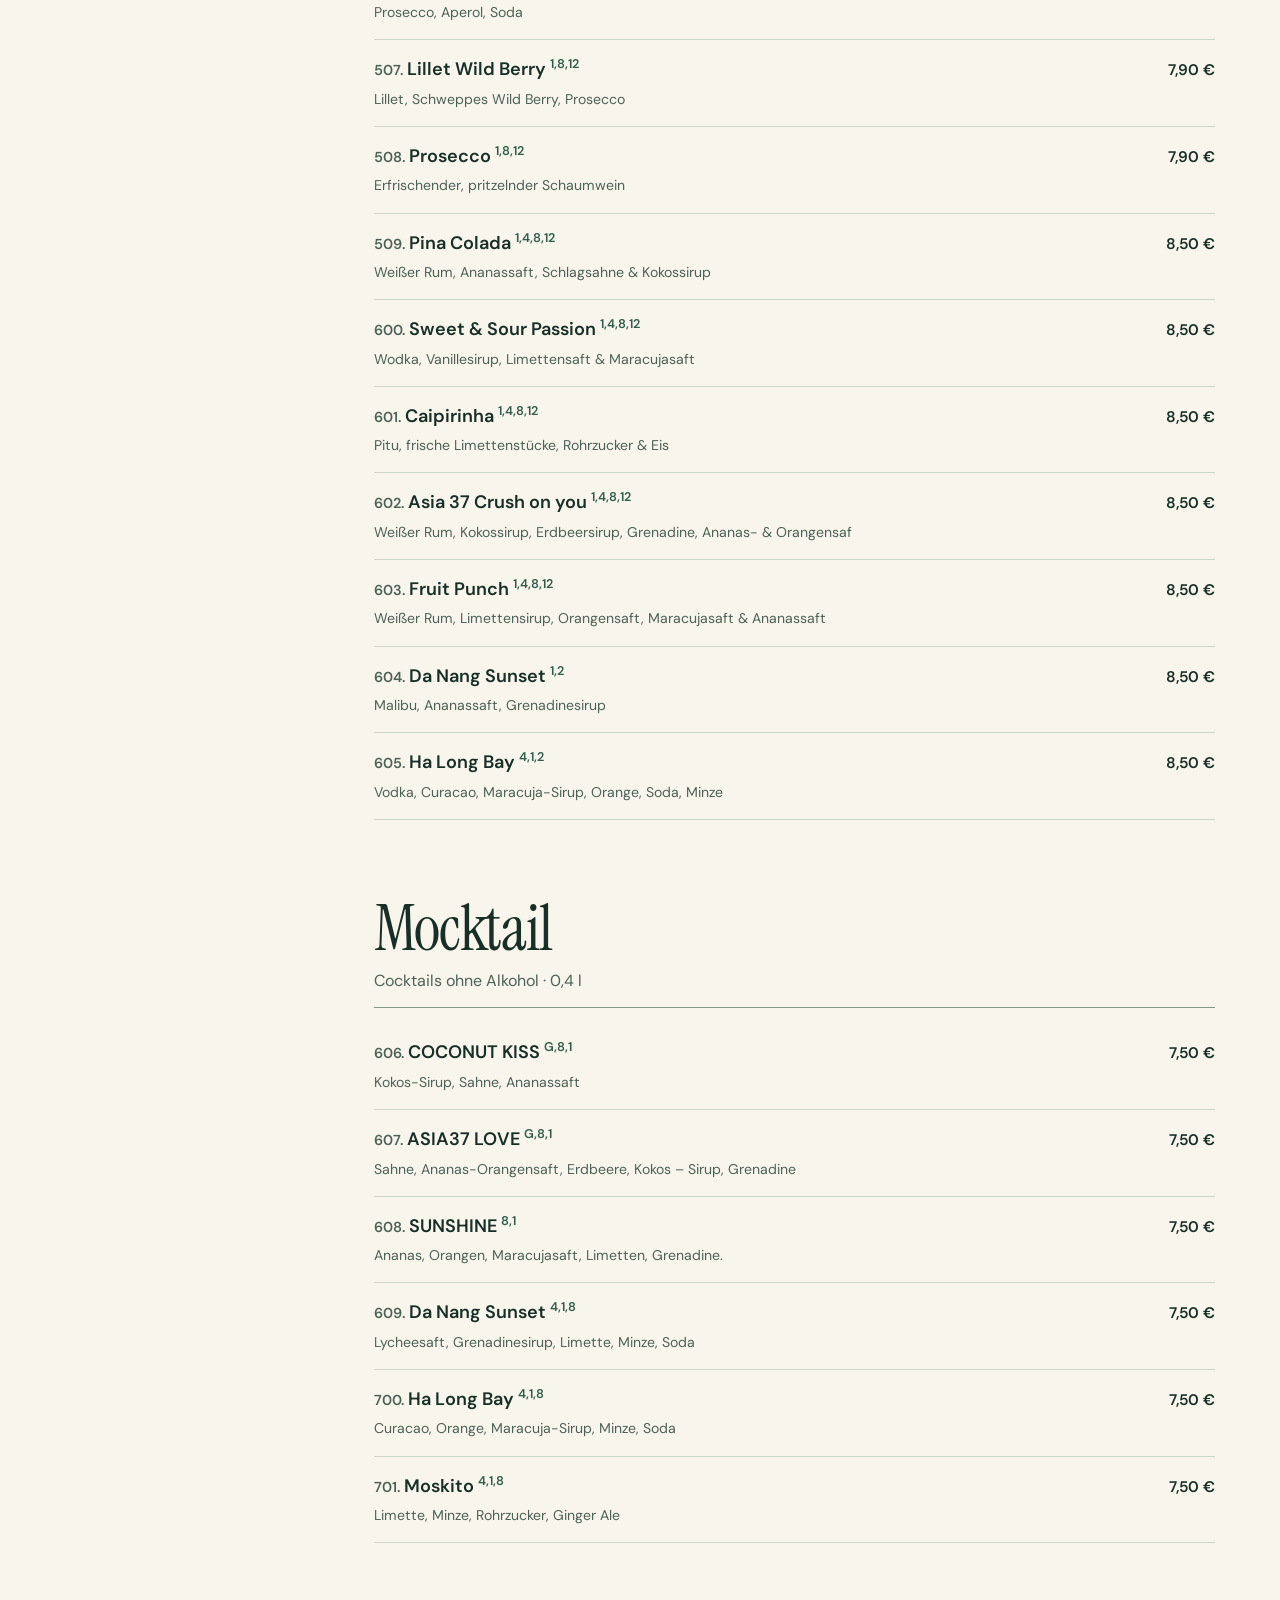
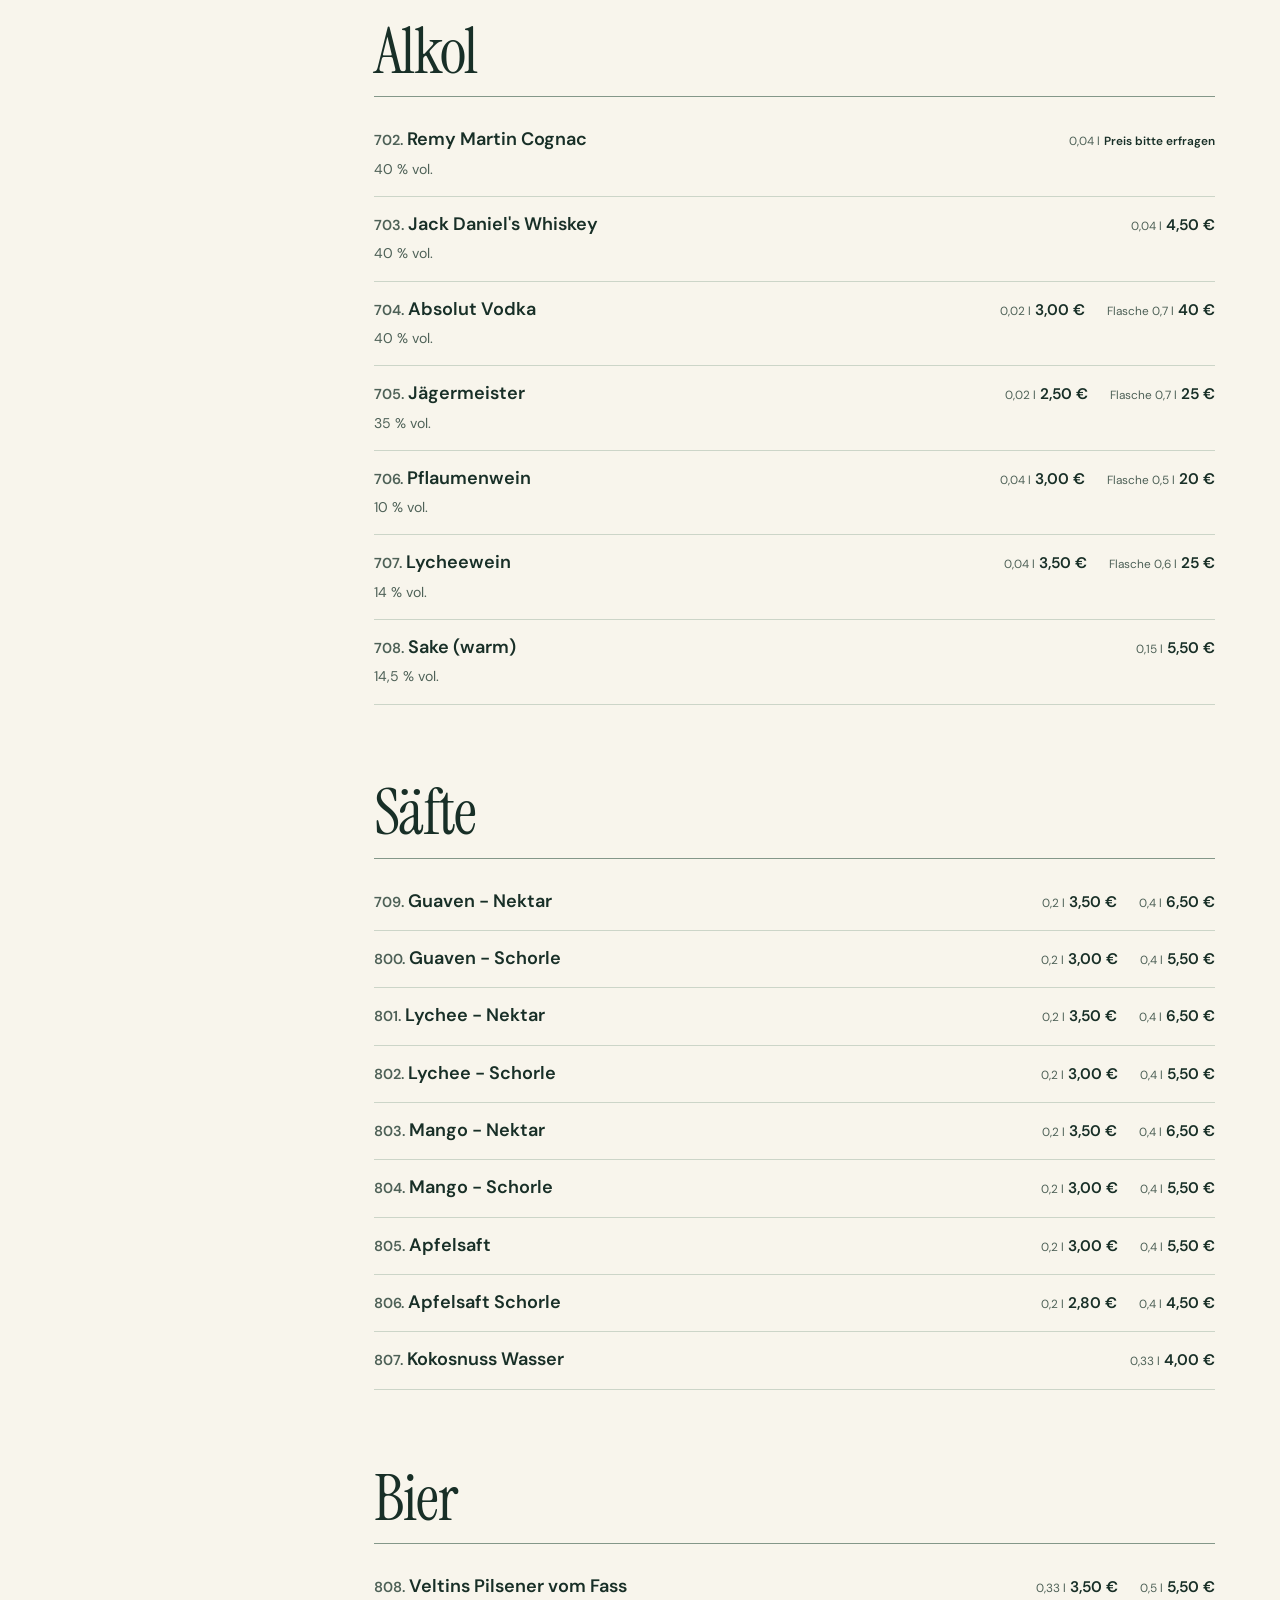
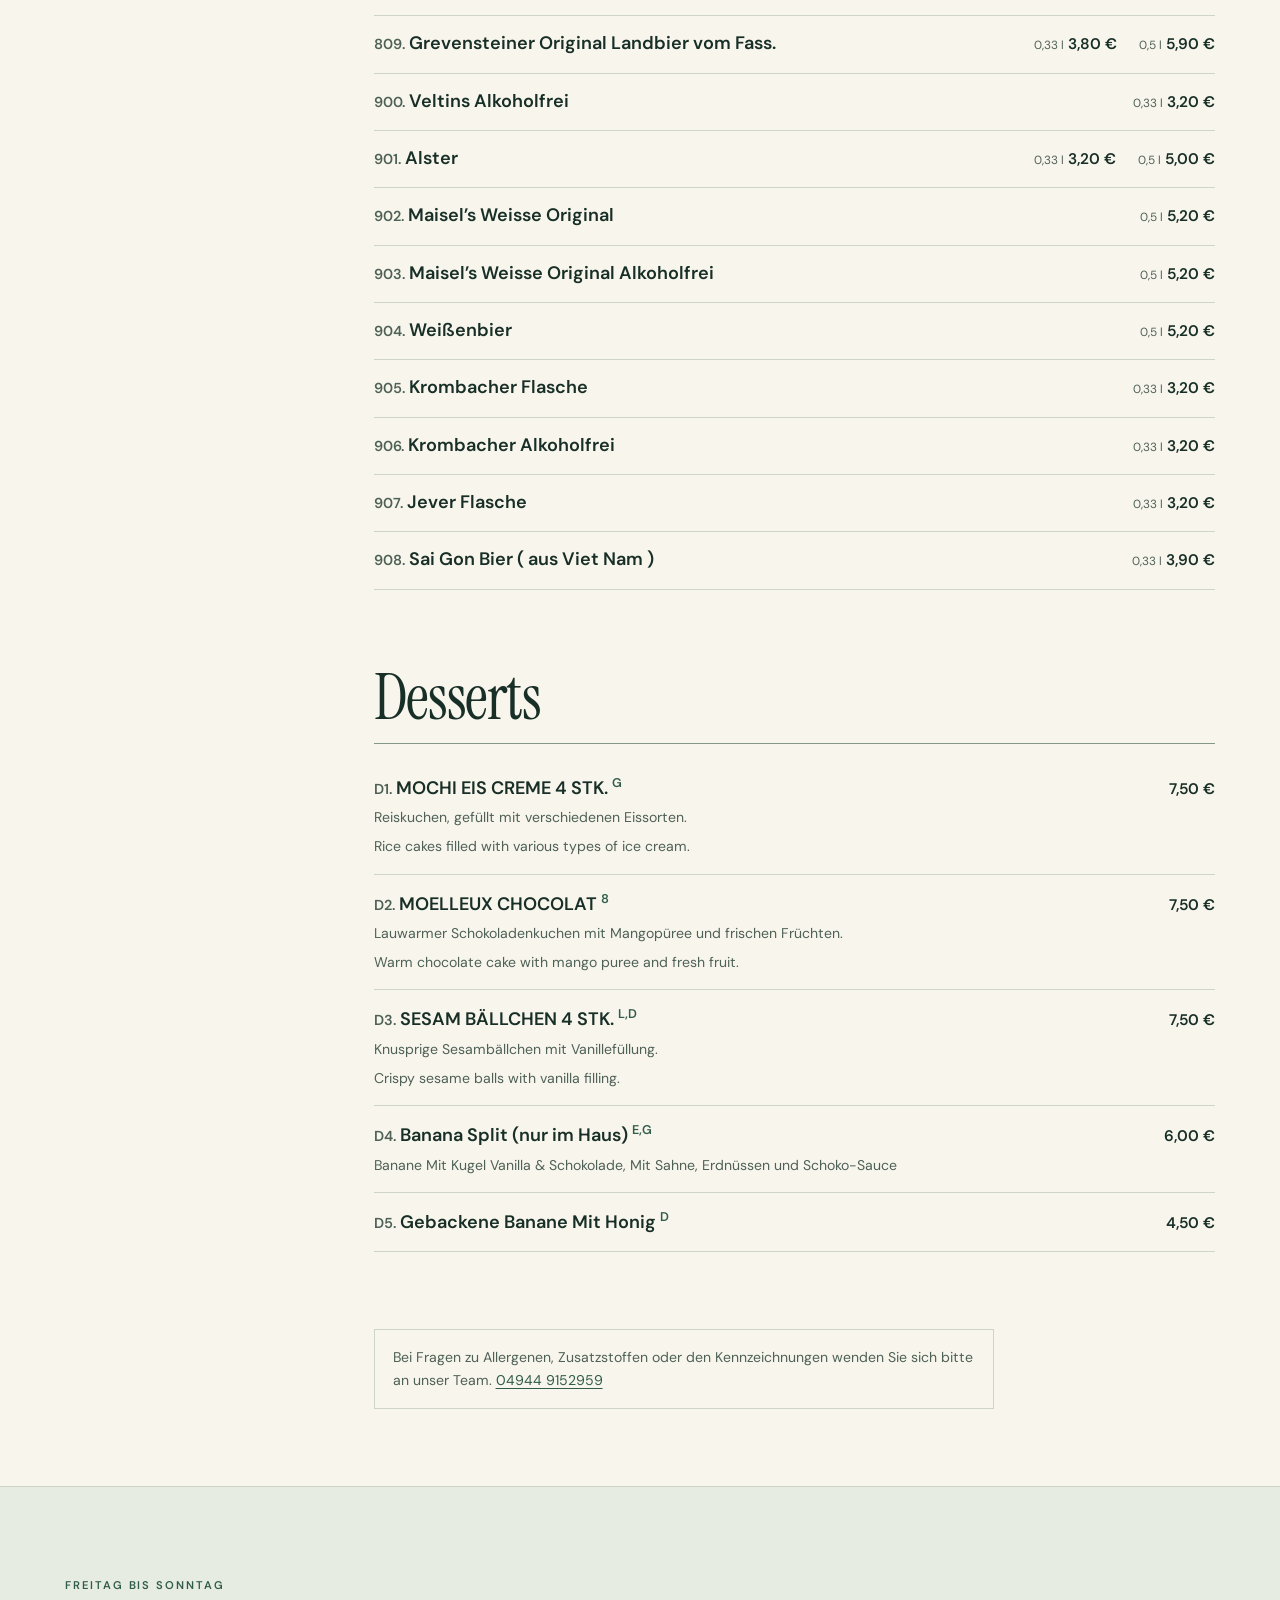
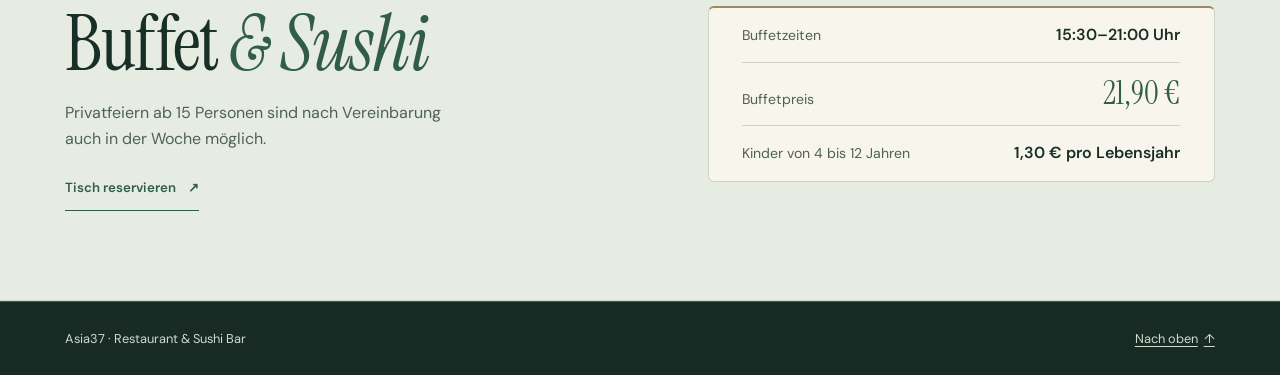
==== commit eea380a4: "Redesign Asia37 landing page around layered food photography" ====
--- a/menu.html
+++ b/menu.html
@@ -16,18 +16,19 @@
   <link rel="stylesheet" href="assets/site.css">
   <script src="assets/site.js" defer></script>
 </head>
-<body>
+<body id="oben">
   <a class="skip-link" href="#main">Zum Inhalt</a>
-  <header class="site-header" id="oben">
+  <header class="site-header">
     <div class="shell header-inner">
       <a class="brand" href="./" aria-label="Asia37 – Startseite">
         <img src="assets/asia37-logo.webp" width="540" height="411" alt="Asia37">
       </a>
       <button class="nav-toggle" type="button" aria-expanded="false" aria-controls="main-nav" hidden>Menü <span aria-hidden="true"></span></button>
       <nav id="main-nav" aria-label="Hauptnavigation">
-        <a href="./">Startseite</a>
+        <a href="index.html#haus">Unser Haus</a>
+        <a href="index.html#getraenke-desserts">Getränke &amp; Desserts</a>
+        <a href="#buffet">Buffet</a>
         <a href="menu.html" aria-current="page">Speisekarte</a>
-        <a href="#buffet">Buffet</a>
         <a href="index.html#kontakt">Kontakt</a>
       </nav>
       <a class="header-call" href="tel:+4949449152959">Reservieren</a>
--- a/assets/site.css
+++ b/assets/site.css
@@ -35,6 +35,7 @@
   --serif: "Instrument Serif", Georgia, serif;
   --sans: "DM Sans", Arial, sans-serif;
   --gutter: clamp(22px, 5.1vw, 90px);
+  --header-height: 82px;
 }
 
 *, *::before, *::after { box-sizing: border-box; }
@@ -52,7 +53,7 @@
 button { font: inherit; color: inherit; }
 :focus-visible { outline: 2px solid currentColor; outline-offset: 5px; }
 [hidden] { display: none !important; }
-[id] { scroll-margin-block-start: 24px; }
+[id] { scroll-margin-block-start: calc(var(--header-height) + 18px); }
 
 h1, h2 {
   font-family: var(--serif);
@@ -63,7 +64,7 @@
 h2 { font-size: clamp(3.15rem, 6.1vw, 6.25rem); }
 h1 em, h2 em { color: var(--accent); font-weight: inherit; }
 address { font-style: normal; }
-.shell { width: min(100% - 2 * var(--gutter), 1450px); margin-inline: auto; }
+.shell { width: min(100% - 2 * var(--gutter), 1240px); margin-inline: auto; }
 .eyebrow {
   color: var(--accent);
   font-size: 0.7rem;
@@ -74,7 +75,7 @@
 }
 .skip-link {
   position: fixed;
-  z-index: 3;
+  z-index: 6;
   inset: 8px auto auto 8px;
   padding: 8px 16px;
   color: var(--paper);
@@ -84,20 +85,28 @@
 .skip-link:focus { transform: none; }
 
 .site-header {
+  position: sticky;
+  top: 0;
+  z-index: 5;
   color: var(--light);
   background: var(--deep);
   border-bottom: 1px solid var(--night-line);
 }
 .header-inner {
-  min-height: 94px;
-  display: grid;
-  grid-template-columns: 1fr auto 1fr;
+  min-height: var(--header-height);
+  display: grid;
+  grid-template-columns: auto 1fr auto;
   align-items: center;
   gap: 24px;
 }
 .brand { display: inline-block; justify-self: start; }
-.brand img { width: 96px; height: auto; border-radius: 3px; }
-#main-nav { display: flex; align-items: center; gap: clamp(20px, 3.7vw, 54px); }
+.brand img { width: 82px; height: auto; border-radius: 3px; }
+#main-nav {
+  display: flex;
+  justify-content: end;
+  align-items: center;
+  gap: clamp(13px, 2.3vw, 33px);
+}
 #main-nav a, .header-call {
   display: inline-flex;
   align-items: center;
@@ -116,61 +125,65 @@
   justify-self: end;
   justify-content: center;
   padding: 8px 17px;
-  color: var(--gold);
-  border: 1px solid var(--night-frame);
-  border-radius: 4px;
-}
-.header-call:hover { color: var(--light); border-color: var(--gold); }
+  color: var(--deep);
+  background: var(--gold);
+  border: 1px solid var(--gold);
+  border-radius: 100px;
+}
+.header-call:hover { background: var(--gold-hover); border-color: var(--gold-hover); }
+.header-call:focus-visible { outline-color: var(--gold); }
 .nav-toggle { display: none; }
 
 .hero-stage, .menu-hero {
-  padding-block: clamp(22px, 3.4vw, 54px);
+  position: relative;
+  isolation: isolate;
+  overflow: hidden;
   color: var(--light);
-  background: var(--deep);
-}
-.hero, .menu-hero-inner {
-  position: relative;
-  border: 1px solid var(--night-frame);
-  background: var(--night);
-  background-image: radial-gradient(ellipse at 70% 38%, #2d4b3e, transparent 70%);
-}
-.hero::before, .hero::after, .menu-hero-inner::before, .menu-hero-inner::after {
+  background: radial-gradient(ellipse at 82% 15%, #345545, transparent 68%), var(--deep);
+}
+.hero-stage::before, .menu-hero::before {
   content: "";
   position: absolute;
-  z-index: 2;
-  width: clamp(20px, 2.8vw, 42px);
-  aspect-ratio: 1;
-  border: solid var(--gold);
+  z-index: -1;
+  inset: 0;
+  background: repeating-radial-gradient(ellipse at 88% 68%, transparent 0 43px, #dfc18b24 44px 45px, transparent 46px 61px);
+  mask-image: linear-gradient(110deg, transparent 8%, #0005 48%, #000 100%);
   pointer-events: none;
 }
-.hero::before, .menu-hero-inner::before {
-  inset: -1px auto auto -1px;
-  border-width: 2px 0 0 2px;
-}
-.hero::after, .menu-hero-inner::after {
-  inset: auto -1px -1px auto;
-  border-width: 0 2px 2px 0;
+.hero-stage {
+  padding-block: clamp(60px, 7vw, 108px);
+  border-bottom: 1px solid var(--night-frame);
 }
 .hero {
-  isolation: isolate;
-  display: grid;
-  grid-template-columns: repeat(12, minmax(0, 1fr));
-  align-items: center;
-}
-.hero-intro {
-  grid-area: 1 / 1 / 2 / 7;
-  z-index: 1;
-  padding: clamp(30px, 5vw, 80px) 0 clamp(35px, 5.8vw, 94px) clamp(28px, 4.9vw, 76px);
-}
-.hero h1 {
-  font-size: clamp(3.45rem, 6.5vw, 6.6rem);
-  margin-block: 17px 22px;
-}
-.hero h1 em { display: block; }
-.hero h1 em, .hero .eyebrow, .menu-hero .eyebrow, .menu-hero h1 em, .menu-hero .text-link {
+  display: grid;
+  grid-template-areas: "intro visual" "facts visual";
+  grid-template-columns: minmax(0, 1fr) minmax(0, 1.12fr);
+  align-items: center;
+  gap: 30px clamp(32px, 6vw, 96px);
+}
+.hero-intro { grid-area: intro; align-self: end; }
+.hero h1 { margin-block: 12px 20px; }
+.hero-name {
+  display: block;
   color: var(--gold);
-}
-.hero-copy { max-width: 31ch; color: var(--light-muted); }
+  font-size: clamp(6.1rem, 11.5vw, 11rem);
+  line-height: 0.9;
+}
+.hero-subtitle {
+  display: block;
+  margin-block-start: 9px;
+  font-size: clamp(1.95rem, 3.15vw, 3.15rem);
+}
+.hero .eyebrow, .menu-hero .eyebrow, .menu-hero h1 em, .menu-hero .text-link {
+  color: var(--gold);
+}
+.hero-copy {
+  max-width: 38ch;
+  color: var(--light-muted);
+  font-size: clamp(1rem, 1.4vw, 1.12rem);
+}
+.hero-actions { display: flex; flex-wrap: wrap; gap: 10px; margin-block-start: 24px; }
+.hero-actions .button { padding-inline: clamp(14px, 1.5vw, 22px); }
 .button, .text-link { font-size: 0.83rem; font-weight: 600; }
 .button {
   display: inline-flex;
@@ -180,41 +193,95 @@
   padding: 11px 22px;
   color: var(--deep);
   background: var(--gold);
-  border-radius: 4px;
+  border: 1px solid var(--gold);
+  border-radius: 100px;
   text-align: center;
   text-decoration: none;
   transition: background-color 180ms ease;
 }
-.button:hover { background: var(--gold-hover); }
+.button:hover { background: var(--gold-hover); border-color: var(--gold-hover); }
 .button:focus-visible { outline-color: var(--gold); }
-.hero .button { margin-block-start: 27px; }
-.hero-figure {
-  grid-area: 1 / 6 / 2 / -1;
-  position: relative;
-  padding: 0 12px 10px 0;
-}
-.hero-figure picture {
-  display: block;
-  mask-image: linear-gradient(to right, transparent, #000 27%, #000 91%, transparent),
-    linear-gradient(to bottom, transparent, #000 21%, #000 76%, transparent);
-  mask-composite: intersect;
-}
-.hero-figure img {
+.button-outline { color: var(--light); background: var(--deep); border-color: var(--night-frame); }
+.button-outline:hover { color: var(--deep); }
+.hero-visual { grid-area: visual; min-width: 0; }
+.hero-images {
+  display: grid;
+  grid-template: repeat(10, minmax(0, 1fr)) / repeat(12, minmax(0, 1fr));
+  aspect-ratio: 1.14;
+}
+.hero-images img {
   width: 100%;
-  height: auto;
-  aspect-ratio: 4 / 3;
+  height: 100%;
   object-fit: cover;
-}
-figcaption {
+  border: 1px solid var(--night-frame);
+  border-radius: clamp(10px, 1.6vw, 22px);
+  box-shadow: 0 14px 34px #0a181180;
+}
+.hero-primary { grid-area: 1 / 1 / 9 / 11; }
+.hero-secondary { grid-area: 5 / 8 / 11 / 13; object-position: center 54%; }
+.hero-visual figcaption {
   margin-block-start: 8px;
-  color: var(--muted);
-  font-size: 0.7rem;
-  letter-spacing: 0.045em;
-}
-.hero-figure figcaption {
-  margin: 0 4px;
   text-align: end;
   color: var(--light-muted);
+  font-size: 0.75rem;
+}
+.hero-facts {
+  grid-area: facts;
+  align-self: start;
+  display: grid;
+  grid-template-columns: repeat(3, minmax(0, 1fr));
+  gap: 12px;
+  padding-block-start: 18px;
+  border-top: 1px solid var(--night-line);
+}
+.hero-facts dt {
+  color: var(--gold);
+  font-size: 0.69rem;
+  font-weight: 600;
+  letter-spacing: 0.06em;
+  text-transform: uppercase;
+}
+.hero-facts dd { margin-block-start: 4px; font-size: 0.88rem; }
+
+.welcome {
+  padding-block: clamp(57px, 8vw, 115px);
+  text-align: center;
+}
+.welcome h2 { margin-block: 11px 18px; font-size: clamp(2.85rem, 5.8vw, 5.6rem); }
+.welcome p:not(.eyebrow) { max-width: 54ch; margin-inline: auto; color: var(--muted); }
+.welcome .text-link { margin-block-start: 14px; }
+
+.tasting {
+  padding-block: clamp(50px, 7.8vw, 112px);
+  background: var(--surface);
+  border-block: 1px solid var(--line);
+}
+.tasting-inner {
+  display: grid;
+  grid-template-columns: minmax(0, 0.85fr) minmax(0, 1.3fr);
+  align-items: center;
+  gap: clamp(26px, 5vw, 68px);
+}
+.tasting h2 { font-size: clamp(2.9rem, 5.4vw, 5.6rem); }
+.tasting-copy p { max-width: 35ch; margin-block-start: 16px; color: var(--muted); }
+.tasting-gallery { display: grid; grid-template-columns: repeat(2, minmax(0, 1fr)); gap: clamp(10px, 2vw, 24px); }
+.tasting-card {
+  overflow: hidden;
+  background: var(--paper);
+  border: 1px solid var(--line);
+  border-radius: 12px;
+}
+.tasting-card img { width: 100%; height: auto; aspect-ratio: 1; object-fit: cover; }
+.tasting-card:first-child img { object-position: center 57%; }
+.tasting-card figcaption {
+  padding: 12px clamp(10px, 1.7vw, 20px);
+  font: 400 clamp(1.3rem, 2.35vw, 2.15rem)/1.05 var(--serif);
+}
+.tasting-card small {
+  display: block;
+  margin-block-start: 4px;
+  color: var(--muted);
+  font: 400 0.72rem/1.5 var(--sans);
 }
 
 .buffet { background: var(--surface); border-block: 1px solid var(--line); }
@@ -256,38 +323,34 @@
 .buffet-details div + div { border-top: 1px solid var(--line); }
 .buffet-details dt { color: var(--muted); font-size: 0.88rem; }
 .buffet-details dd { text-align: end; font-weight: 600; }
-.buffet-details div:nth-child(2) dd {
+.buffet .buffet-details div:nth-child(2) dd {
   color: var(--accent);
   font: 400 2rem/1 var(--serif);
 }
 
-.tasting {
-  display: grid;
-  grid-template-columns: minmax(0, 1.45fr) minmax(0, 0.8fr) minmax(0, 1.35fr);
-  align-items: center;
-  padding-block: clamp(60px, 8.3vw, 125px);
-}
-.tasting img { width: 100%; height: auto; border-radius: 5px; object-fit: cover; }
-.tasting-copy {
-  grid-area: 1 / 3 / 2 / 4;
-  padding-inline-start: clamp(28px, 6.6vw, 99px);
-}
-.tasting-photo {
-  grid-area: 1 / 1 / 2 / 3;
-  width: 74%;
-  margin-block-end: clamp(10px, 3.7vw, 52px);
-}
-.tasting-photo img { aspect-ratio: 4 / 5; }
-.tasting-detail {
-  grid-area: 1 / 2 / 2 / 3;
-  align-self: end;
-  padding: 8px 0 0 8px;
-  background: var(--paper);
-}
-.tasting-detail img { aspect-ratio: 1; }
-.tasting h2 { font-size: clamp(3.15rem, 5.3vw, 5.9rem); }
-.tasting h2 em { display: block; }
-.tasting p { max-width: 33ch; margin-block-start: 16px; color: var(--muted); }
+.buffet-feature { padding-block: clamp(44px, 7vw, 96px); }
+.buffet-feature .buffet-inner {
+  padding: clamp(25px, 5.3vw, 76px);
+  gap: clamp(24px, 6vw, 100px);
+  color: var(--light);
+  background: radial-gradient(ellipse at top right, #355746, transparent 75%), var(--deep);
+  border: 1px solid var(--night-frame);
+  border-radius: 18px;
+}
+.buffet-feature h2 { margin-block: 9px 16px; font-size: clamp(2.8rem, 5.8vw, 5.8rem); }
+.buffet-feature h2 em, .buffet-feature .eyebrow { color: var(--gold); }
+.buffet-price {
+  display: flex;
+  flex-wrap: wrap;
+  align-items: baseline;
+  gap: 4px 10px;
+  margin-block-end: 21px;
+  color: var(--light-muted);
+}
+.buffet-price strong { color: var(--gold); font: 400 clamp(2.8rem, 5vw, 4.65rem)/1 var(--serif); }
+.buffet-feature .buffet-details { background: #243e32; border: 1px solid var(--night-line); }
+.buffet-feature .buffet-details dt { color: var(--light-muted); }
+.buffet-feature .buffet-details div + div { border-color: var(--night-line); }
 
 .visit, .site-footer { color: var(--light); background: var(--night); }
 .visit { border-top: 1px solid var(--night-frame); }
@@ -332,7 +395,7 @@
   align-items: end;
   justify-content: space-between;
   gap: 18px 24px;
-  padding: clamp(32px, 5.9vw, 88px) clamp(22px, 4.9vw, 76px);
+  padding-block: clamp(38px, 7vw, 100px);
 }
 .menu-hero h1 { margin-block-start: 11px; font-size: clamp(3.1rem, 7.8vw, 8.1rem); }
 .menu-hero .text-link { margin-block-end: 4px; flex: none; }
@@ -346,8 +409,8 @@
 .menu-jump {
   align-self: start;
   position: sticky;
-  top: 20px;
-  max-height: calc(100vh - 40px);
+  top: calc(var(--header-height) + 18px);
+  max-height: calc(100vh - var(--header-height) - 36px);
   overflow: auto;
   padding: 15px clamp(10px, 1.5vw, 22px) 12px;
   border-top: 1px solid var(--line-strong);
@@ -405,10 +468,13 @@
   .item-prices { flex-direction: column; }
 }
 
-@media (max-width: 760px) {
-  :root { --gutter: clamp(16px, 4.6vw, 32px); }
+@media (max-width: 820px) {
+  :root {
+    --gutter: clamp(16px, 4.6vw, 32px);
+    --header-height: 72px;
+  }
+  .site-header:has(.nav-toggle[hidden]) { position: relative; }
   .header-inner {
-    min-height: 72px;
     grid-template-columns: 1fr auto auto;
     gap: 0 10px;
     padding-block: 8px;
@@ -447,41 +513,28 @@
     border-top: 1px solid var(--night-line);
   }
   #main-nav a { min-height: 48px; border-bottom: 1px solid var(--night-line); }
-  .hero-stage { padding-block: 14px 25px; }
-  .hero { grid-template-columns: minmax(0, 1fr); }
-  .hero-intro {
-    grid-area: 1 / 1;
-    padding: clamp(25px, 6vw, 44px) clamp(15px, 5vw, 38px) 0;
-    text-align: center;
-  }
-  .hero h1 { font-size: clamp(2.5rem, 11.5vw, 5.65rem); margin-block: 12px 14px; }
-  .hero-copy { margin-inline: auto; }
-  .hero .button {
-    width: min(100%, 20rem);
-    margin-block-start: 20px;
-    font-size: 0.93rem;
-  }
-  .hero-figure { grid-area: 2 / 1; padding: 14px 10px 12px; }
-  .hero-figure picture {
-    max-width: 540px;
-    margin-inline: auto;
-    overflow: hidden;
-    border-radius: 4px;
-    mask-image: none;
-  }
-  .hero-figure img { aspect-ratio: 16 / 9; object-position: center; }
-  .hero-figure figcaption { margin: 5px 6px 0; }
+  .hero-stage { padding-block: clamp(35px, 7vw, 58px); }
+  .hero-stage::before { mask-image: linear-gradient(152deg, transparent 9%, #0008 45%, #000); }
+  .hero {
+    grid-template-areas: "intro" "visual" "facts";
+    grid-template-columns: minmax(0, 1fr);
+    gap: 26px;
+  }
+  .hero h1 { margin-block: 9px 15px; }
+  .hero-name { font-size: clamp(5rem, 16vw, 9rem); }
+  .hero-subtitle { font-size: clamp(1.8rem, 5.6vw, 2.9rem); }
+  .hero-actions { margin-block-start: 19px; }
+  .hero-actions .button { font-size: 0.92rem; }
+  .hero-visual { width: min(100%, 570px); }
+  .hero-images { aspect-ratio: 1.27; }
+  .hero-facts { padding-block-start: 14px; }
   .buffet-inner { grid-template-columns: minmax(0, 1fr); gap: 24px; padding-block: 40px; }
   .buffet-details div {
     display: grid;
     grid-template-columns: minmax(0, 1fr) minmax(0, auto);
     gap: 10px;
   }
-  .tasting { grid-template-columns: minmax(0, 1.18fr) minmax(0, 0.82fr); gap: 24px 12px; padding-block: 48px; }
-  .tasting-copy { grid-area: 1 / 1 / 2 / -1; padding: 0; }
-  .tasting-photo { grid-area: 2 / 1; width: 100%; margin: 0; }
-  .tasting-detail { grid-area: 2 / 2; padding: 0; }
-  .tasting h2 em { display: inline; }
+  .tasting-inner { grid-template-columns: minmax(0, 1fr); }
   .visit-inner { grid-template-columns: minmax(0, 1fr) minmax(0, 1fr); padding-block: 44px; }
   .visit-heading { grid-column: 1 / -1; }
   .menu-hero-inner { display: grid; }
@@ -503,6 +556,13 @@
 }
 
 @media (max-width: 480px) {
+  .hero-actions { display: grid; grid-template-columns: minmax(0, 1fr); }
+  .hero-facts { grid-template-columns: minmax(0, 1fr); gap: 8px; }
+  .hero-facts div { display: flex; justify-content: space-between; align-items: baseline; gap: 10px; }
+  .hero-facts dd { margin-block-start: 0; text-align: end; }
+  .welcome h2 em { display: block; }
+  .buffet-feature .buffet-details div { grid-template-columns: minmax(0, 1fr); gap: 2px; }
+  .buffet-feature .buffet-details dd { text-align: start; }
   .visit-inner { grid-template-columns: 1fr; }
   .visit-heading { grid-column: auto; }
   .visit-hours { padding-block-start: 18px; border-top: 1px solid var(--night-line); }
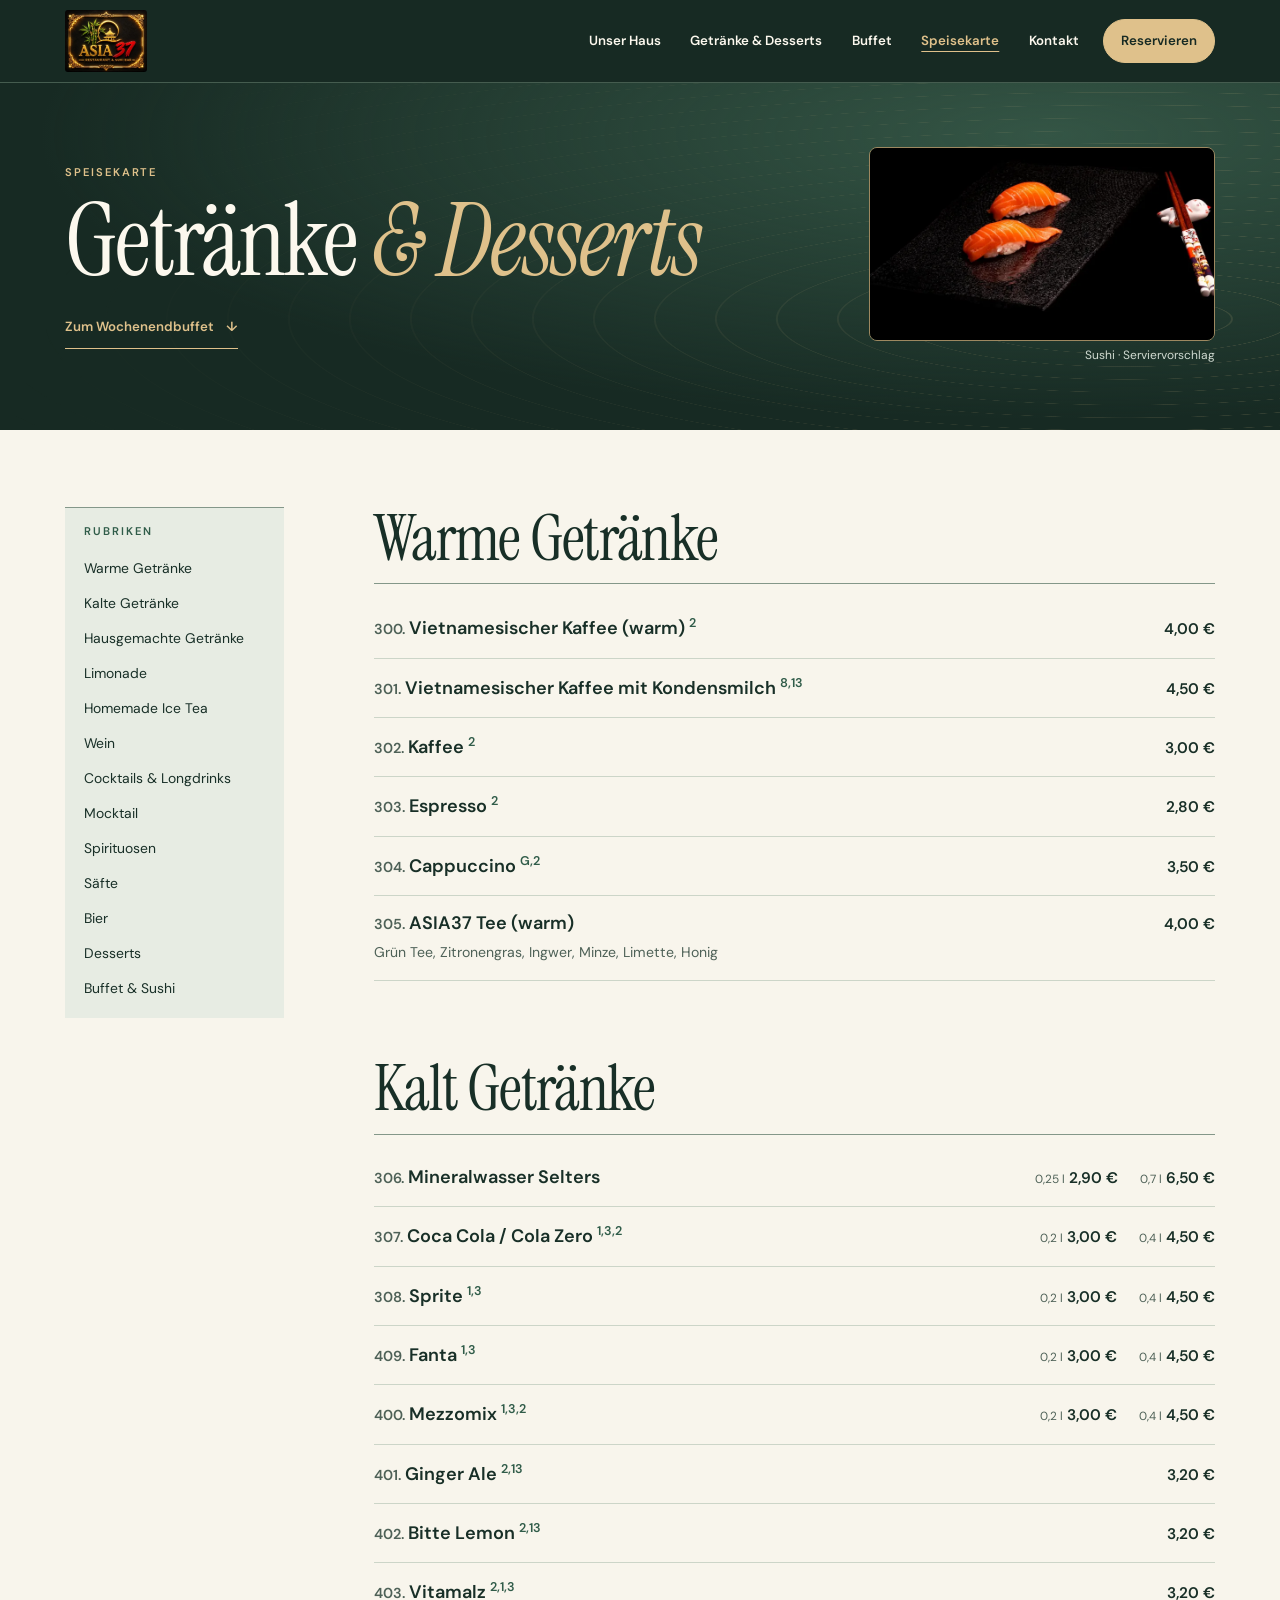
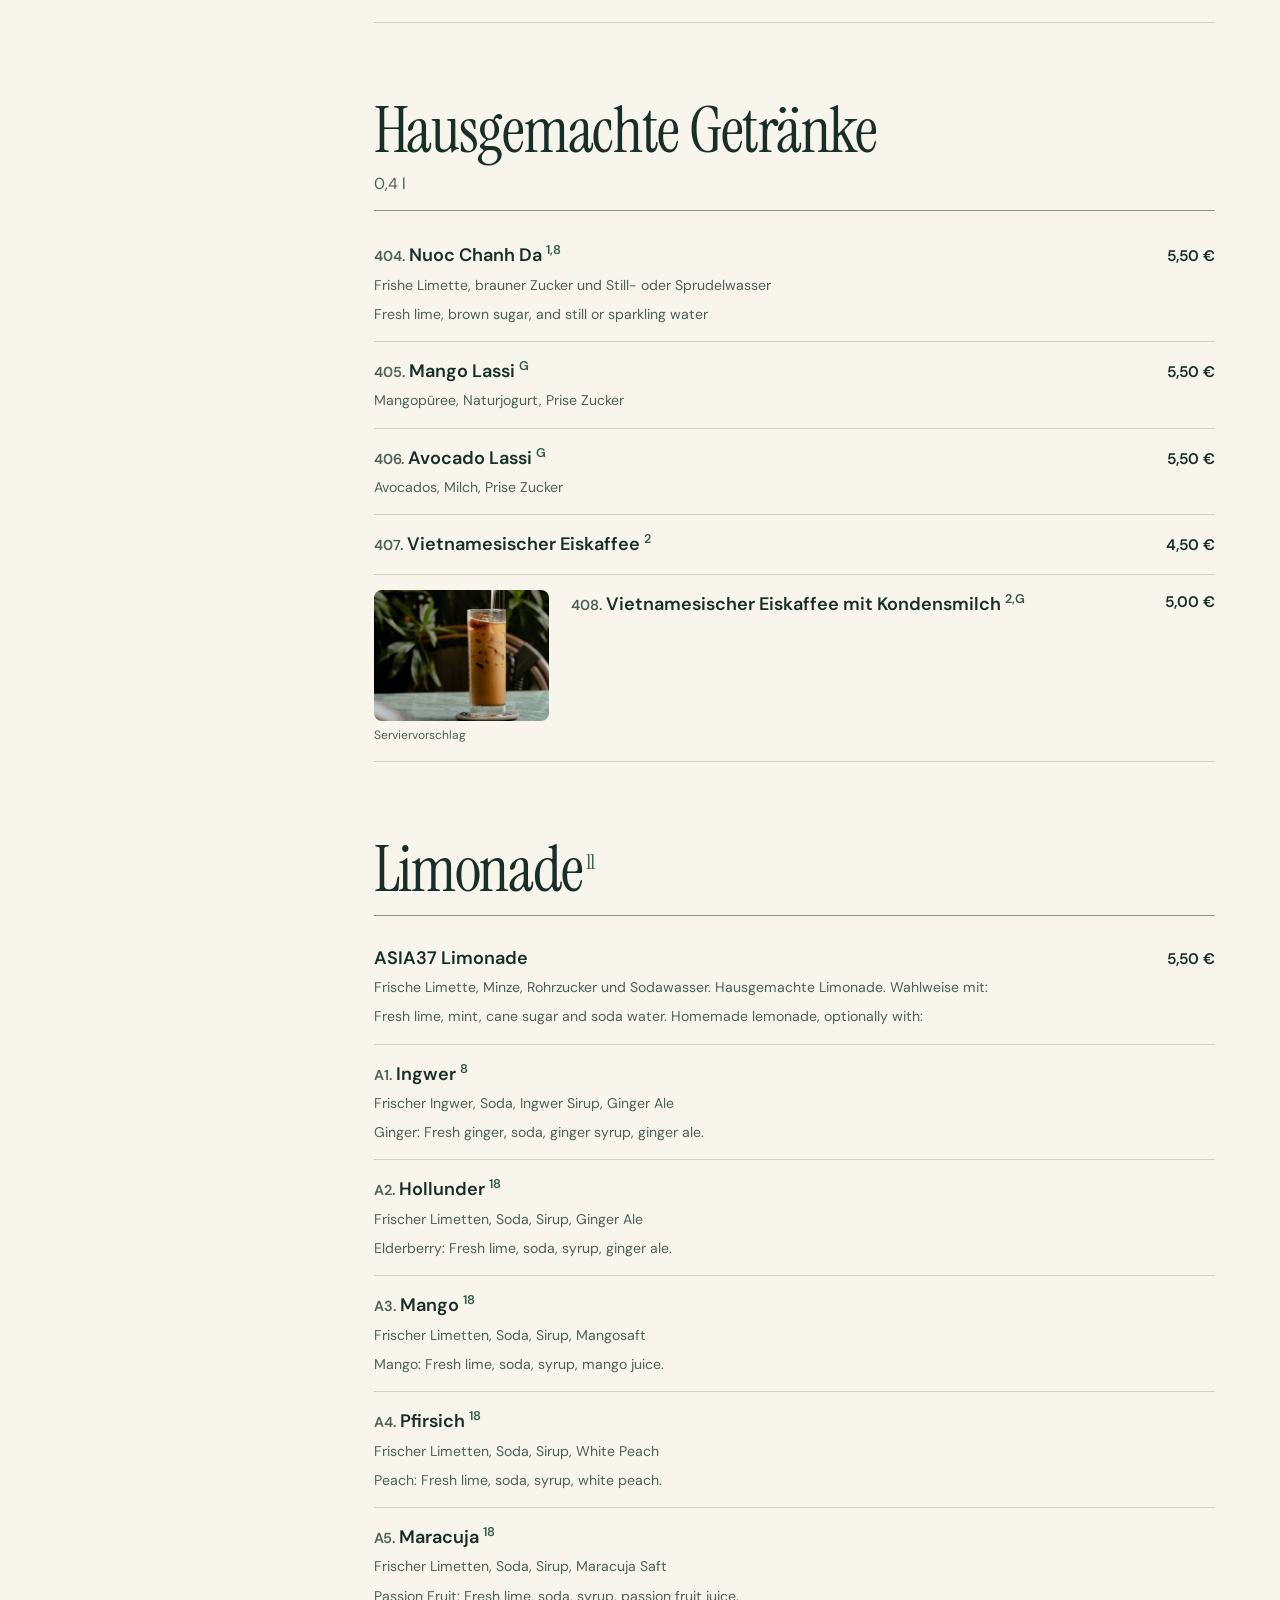
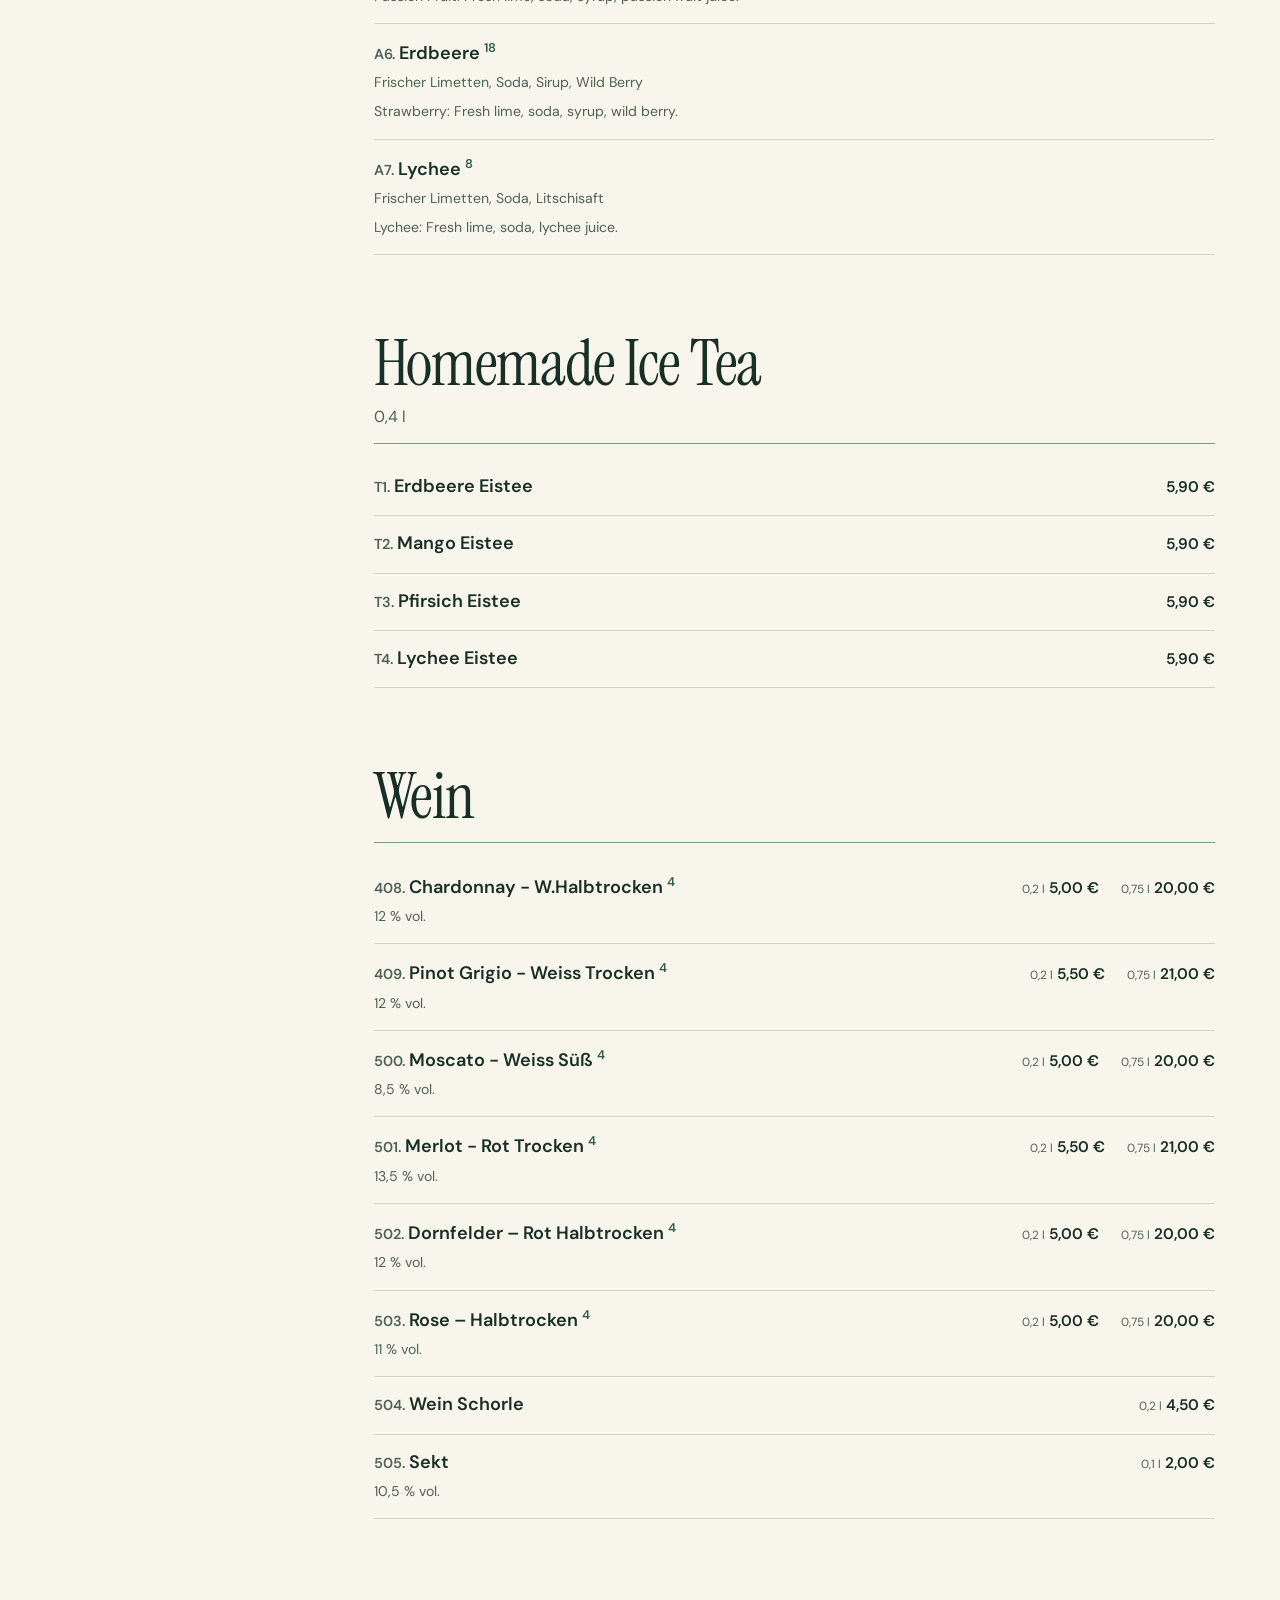
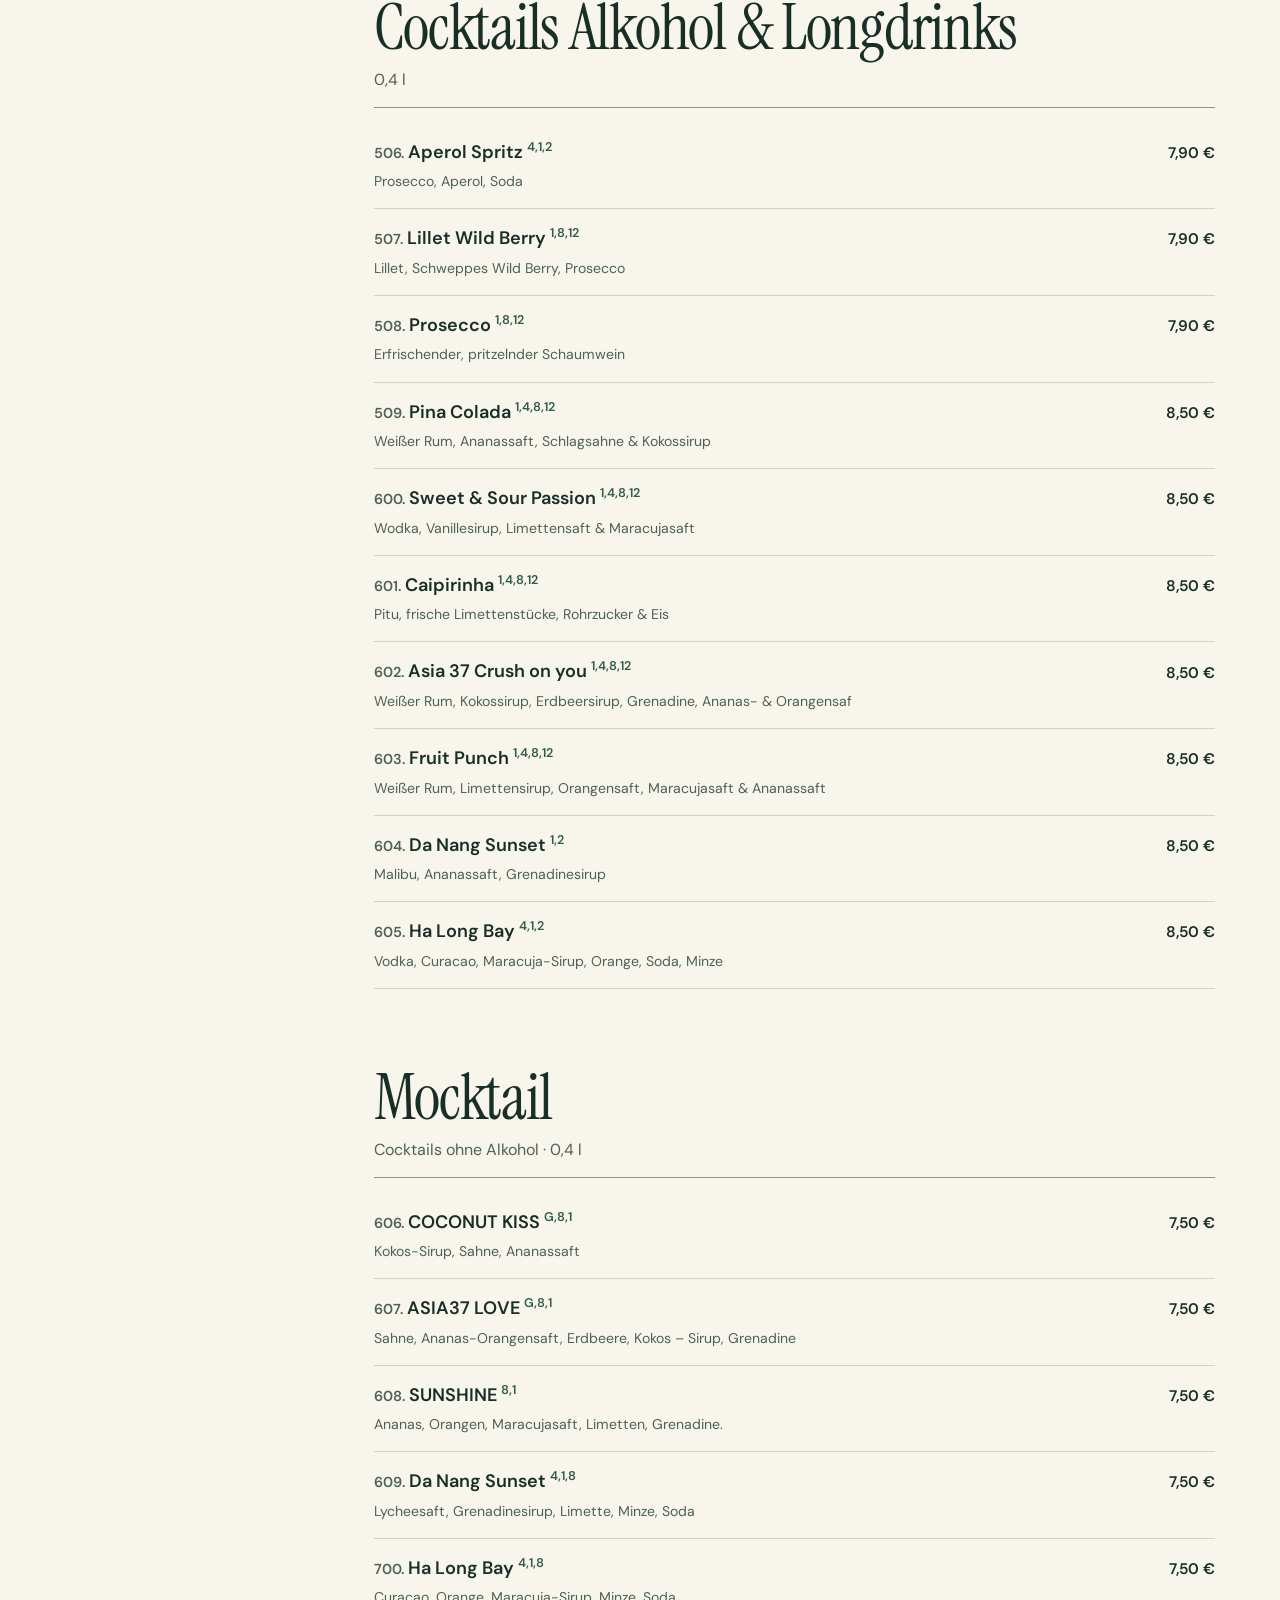
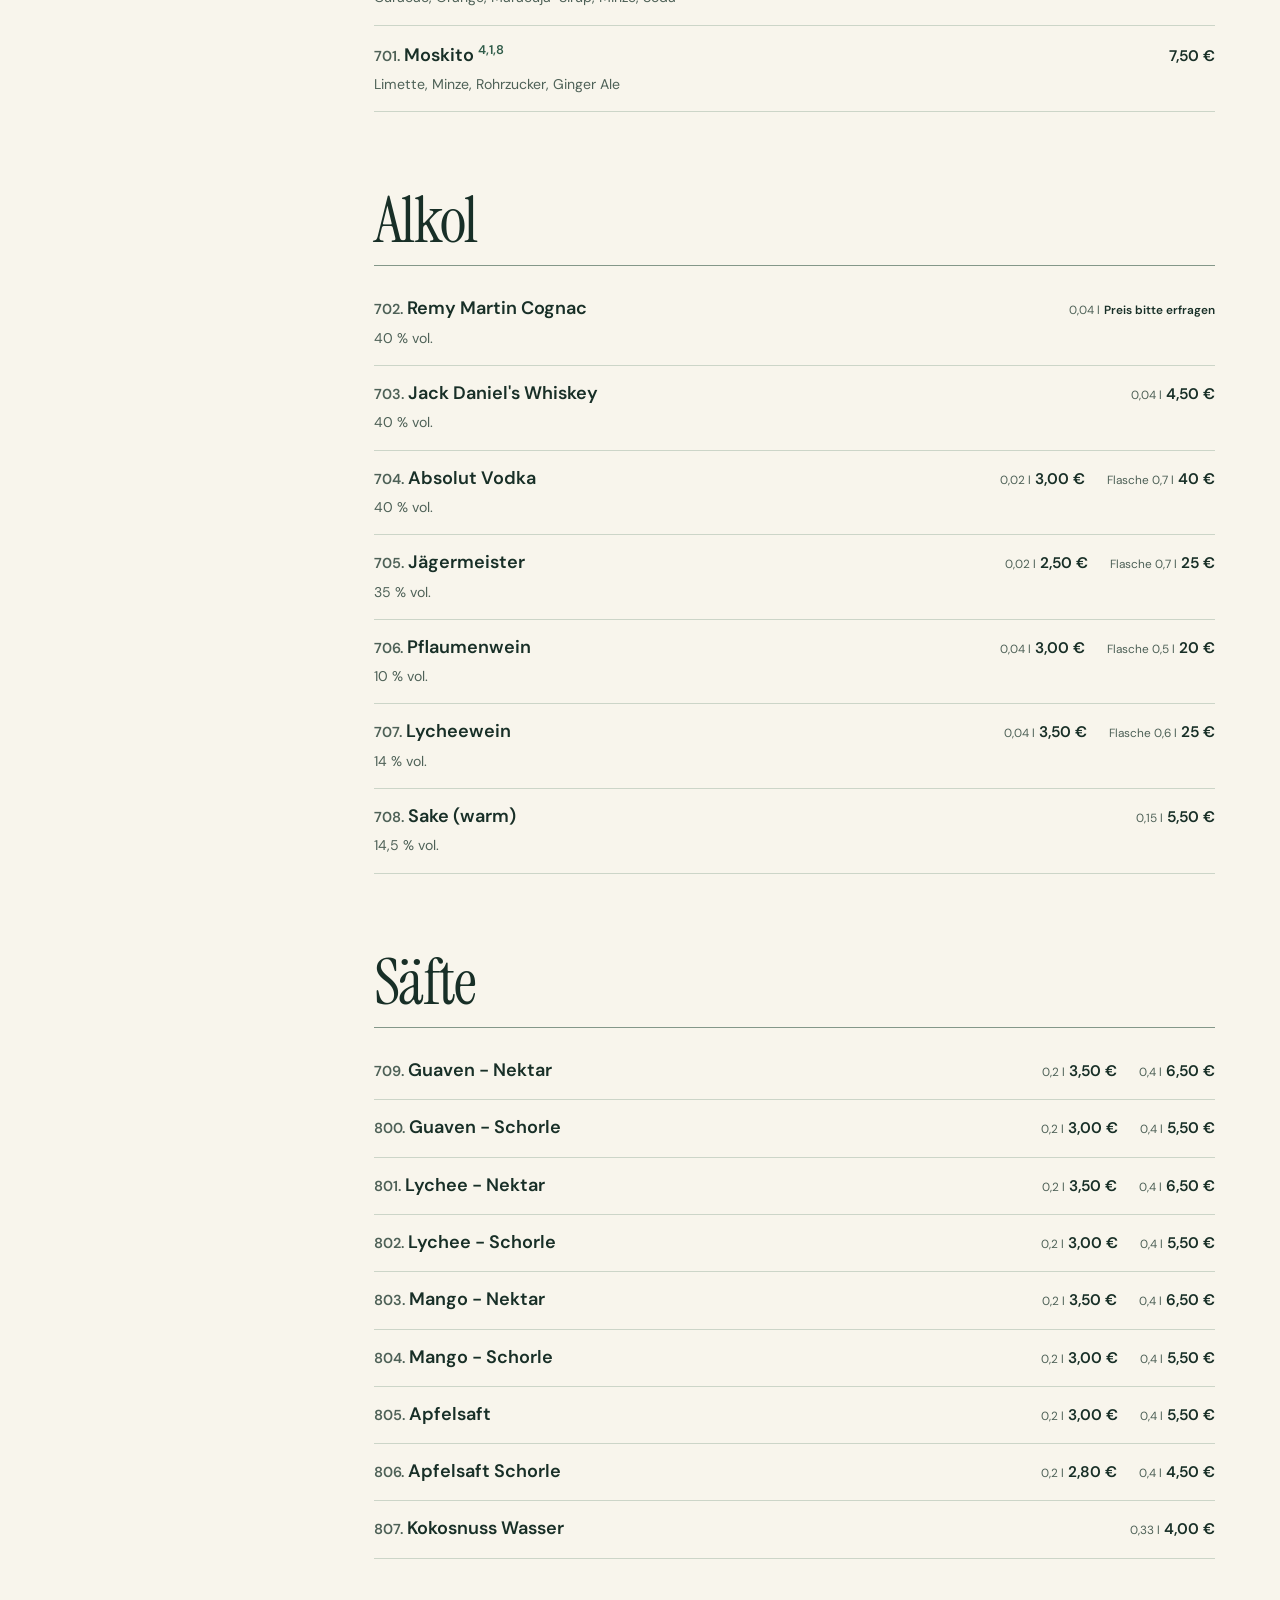
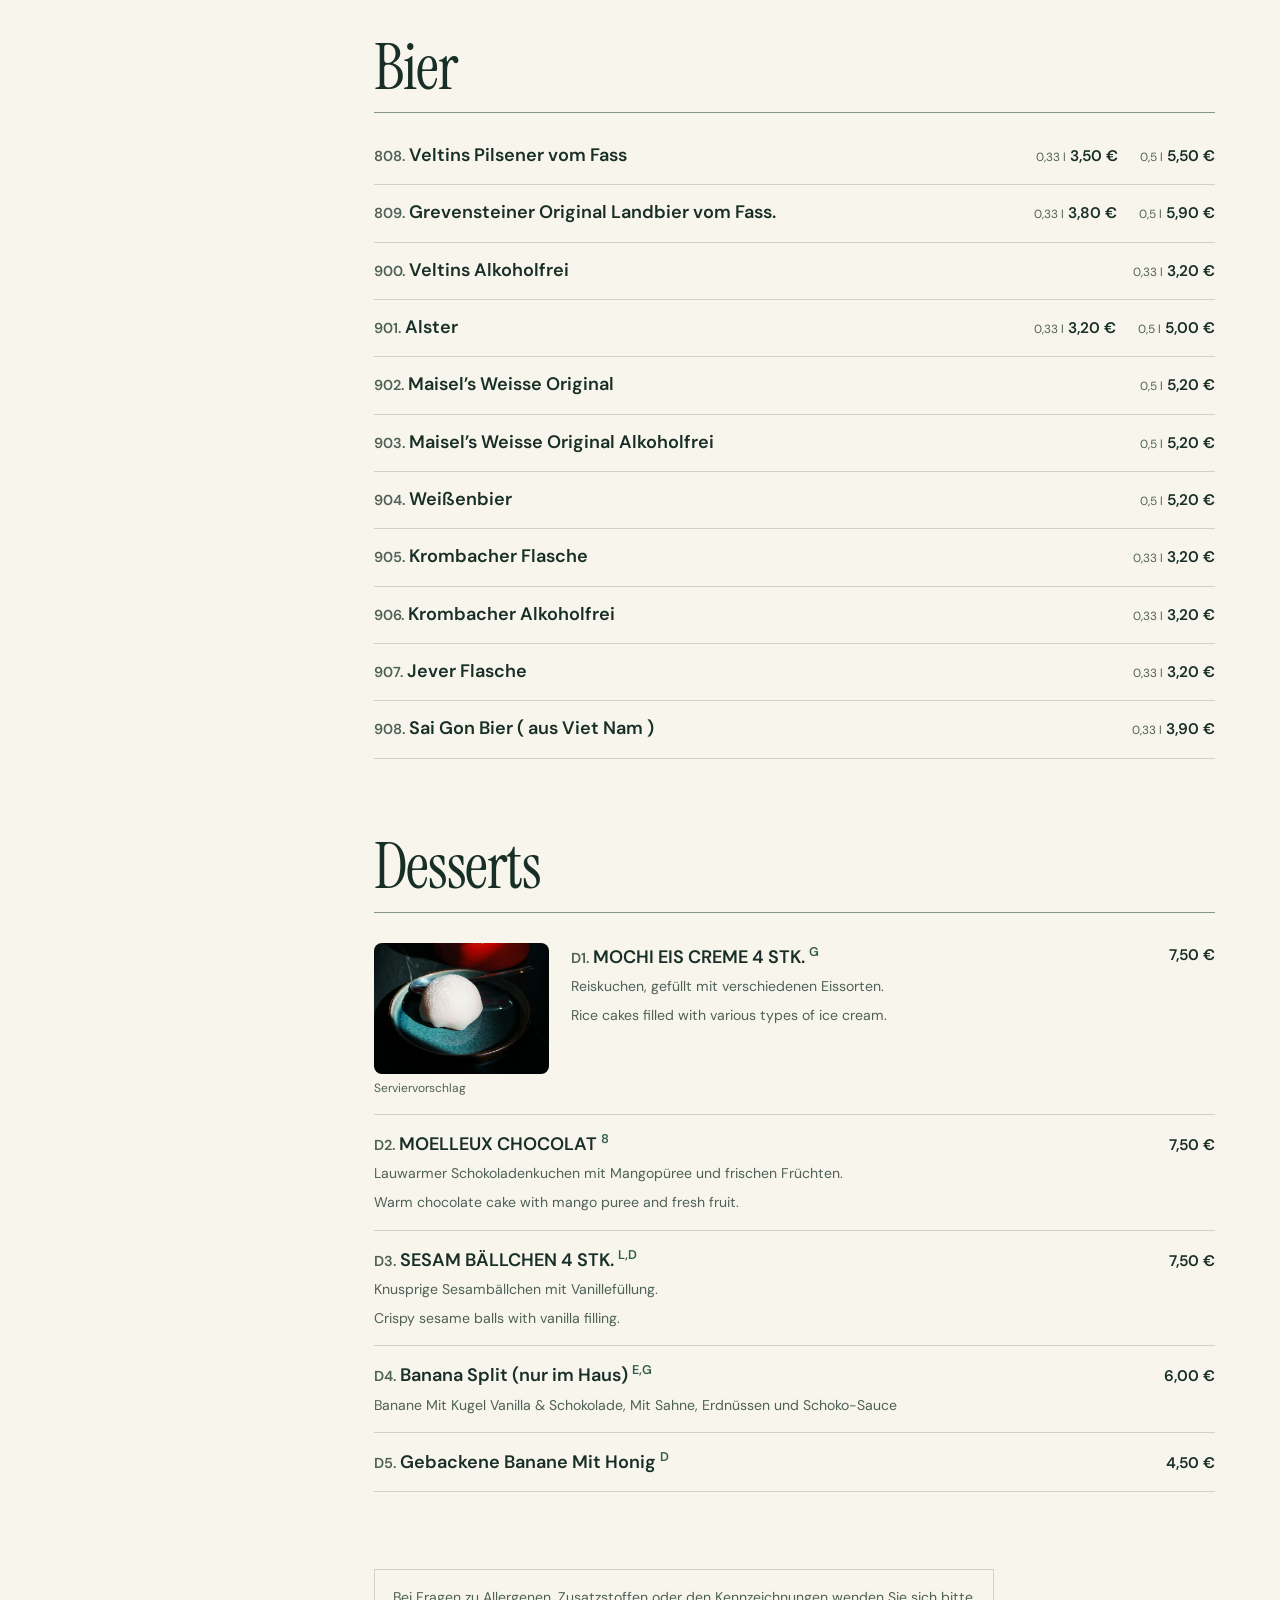
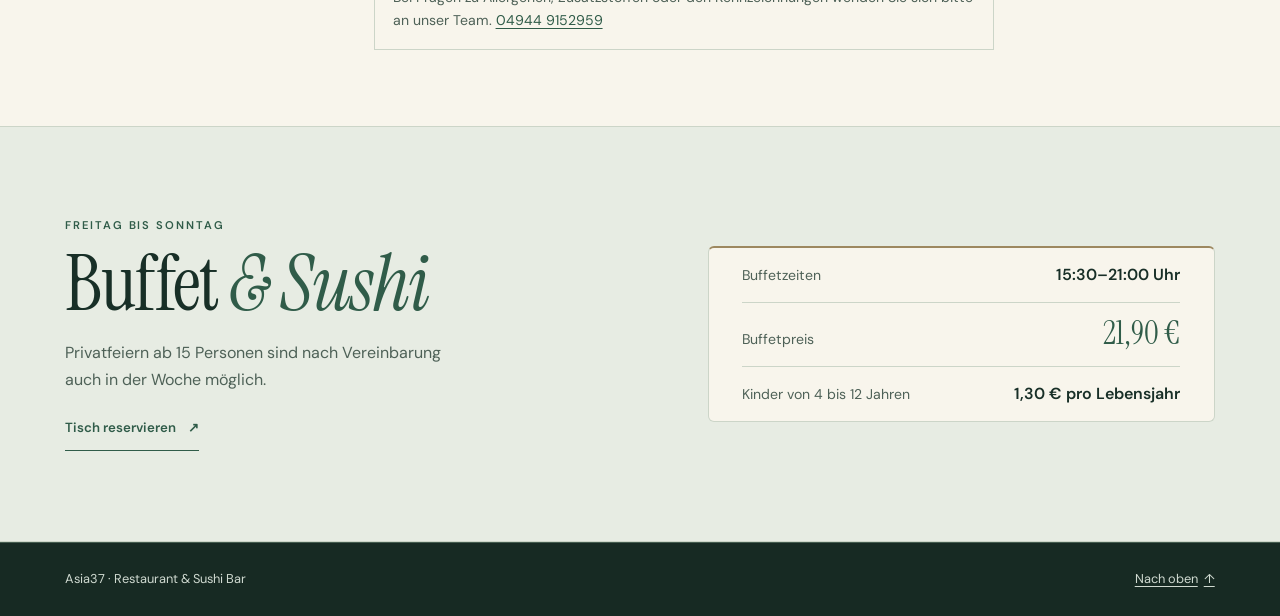
==== commit f2cec04c: "Reuse original Asia37 photos on the menu" ====
--- a/menu.html
+++ b/menu.html
@@ -40,8 +40,12 @@
         <div>
           <p class="eyebrow">Speisekarte</p>
           <h1 id="menu-title">Getränke <em>&amp; Desserts</em></h1>
-        </div>
-        <a class="text-link" href="#buffet">Zum Wochenendbuffet <span aria-hidden="true">↓</span></a>
+          <a class="text-link" href="#buffet">Zum Wochenendbuffet <span aria-hidden="true">↓</span></a>
+        </div>
+        <figure class="menu-photo menu-hero-photo">
+          <img src="assets/sushi-compact.webp" width="780" height="585" alt="Zwei Lachs-Nigiri auf dunklem Geschirr">
+          <figcaption>Sushi · Serviervorschlag</figcaption>
+        </figure>
       </div>
     </section>
     <div class="shell menu-layout">
@@ -238,13 +242,17 @@
               <span>4,50&nbsp;€</span>
             </div>
           </li>
-          <li class="menu-item">
+          <li class="menu-item menu-item--illustrated">
             <div>
               <h3><span class="item-number">408.</span> Vietnamesischer Eiskaffee mit Kondensmilch <sup>2,G</sup></h3>
             </div>
             <div class="item-prices">
               <span>5,00&nbsp;€</span>
             </div>
+            <figure class="menu-photo">
+              <img src="assets/coffee.webp" width="800" height="1000" alt="Vietnamesischer Eiskaffee mit Kondensmilch im Glas" loading="lazy">
+              <figcaption>Serviervorschlag</figcaption>
+            </figure>
           </li>
         </ul>
       </section>
@@ -862,7 +870,7 @@
           <h2 id="desserts">Desserts</h2>
         </div>
         <ul class="menu-items" role="list">
-          <li class="menu-item">
+          <li class="menu-item menu-item--illustrated">
             <div>
               <h3><span class="item-number">D1.</span> MOCHI EIS CREME 4 STK. <sup>G</sup></h3>
               <p>Reiskuchen, gefüllt mit verschiedenen Eissorten.</p>
@@ -871,6 +879,10 @@
             <div class="item-prices">
               <span>7,50&nbsp;€</span>
             </div>
+            <figure class="menu-photo">
+              <img src="assets/mochi.webp" width="640" height="640" alt="Mochi auf einem Keramikteller" loading="lazy">
+              <figcaption>Serviervorschlag</figcaption>
+            </figure>
           </li>
           <li class="menu-item">
             <div>
--- a/assets/site.css
+++ b/assets/site.css
@@ -392,14 +392,31 @@
 
 .menu-hero-inner {
   display: flex;
-  align-items: end;
+  align-items: center;
   justify-content: space-between;
-  gap: 18px 24px;
-  padding-block: clamp(38px, 7vw, 100px);
-}
+  gap: 20px clamp(20px, 4vw, 58px);
+  padding-block: clamp(32px, 5vw, 72px);
+}
+.menu-hero-inner > div { min-width: 0; }
 .menu-hero h1 { margin-block-start: 11px; font-size: clamp(3.1rem, 7.8vw, 8.1rem); }
-.menu-hero .text-link { margin-block-end: 4px; flex: none; }
+.menu-hero .text-link { margin-block-start: 15px; }
 .menu-hero .text-link:hover { color: var(--light); }
+.menu-photo img {
+  width: 100%;
+  height: auto;
+  aspect-ratio: 4 / 3;
+  object-fit: cover;
+  object-position: center 58%;
+  border-radius: 8px;
+}
+.menu-photo figcaption {
+  margin-block-start: 5px;
+  color: var(--muted);
+  font-size: 0.75rem;
+}
+.menu-hero-photo { flex: 0 0 auto; width: clamp(210px, 27vw, 370px); }
+.menu-hero-photo img { aspect-ratio: 16 / 9; border: 1px solid var(--night-frame); }
+.menu-hero-photo figcaption { color: var(--light-muted); text-align: end; }
 .menu-layout {
   display: grid;
   grid-template-columns: minmax(150px, 0.78fr) minmax(0, 3fr);
@@ -444,6 +461,14 @@
   padding-block: 15px;
   border-bottom: 1px solid var(--line);
 }
+.menu-item--illustrated {
+  grid-template-areas: "photo item price";
+  grid-template-columns: clamp(110px, 15vw, 175px) minmax(0, 1fr) auto;
+  align-items: start;
+}
+.menu-item--illustrated > div:first-child { grid-area: item; }
+.menu-item--illustrated .item-prices { grid-area: price; }
+.menu-item--illustrated .menu-photo { grid-area: photo; }
 .menu-item h3 { font-size: clamp(0.98rem, 1.6vw, 1.13rem); font-weight: 600; line-height: 1.35; }
 .menu-item h3 sup { color: var(--accent); font-size: 0.7em; }
 .menu-item p { max-width: 66ch; margin-top: 6px; color: var(--muted); font-size: 0.88rem; }
@@ -538,7 +563,7 @@
   .visit-inner { grid-template-columns: minmax(0, 1fr) minmax(0, 1fr); padding-block: 44px; }
   .visit-heading { grid-column: 1 / -1; }
   .menu-hero-inner { display: grid; }
-  .menu-hero .text-link { justify-self: start; }
+  .menu-hero-photo { width: min(100%, 420px); }
   .menu-layout { display: block; }
   .menu-jump { position: static; max-height: none; overflow: visible; margin-bottom: 38px; }
   .menu-jump ul {
@@ -567,6 +592,12 @@
   .visit-heading { grid-column: auto; }
   .visit-hours { padding-block-start: 18px; border-top: 1px solid var(--night-line); }
   .menu-item { column-gap: 9px; }
+  .menu-item--illustrated {
+    grid-template-areas: "item price" "photo photo";
+    grid-template-columns: minmax(0, 1fr) auto;
+    row-gap: 10px;
+  }
+  .menu-item--illustrated .menu-photo { width: min(100%, 260px); }
   .menu-hero h1 em { display: block; }
 }
 
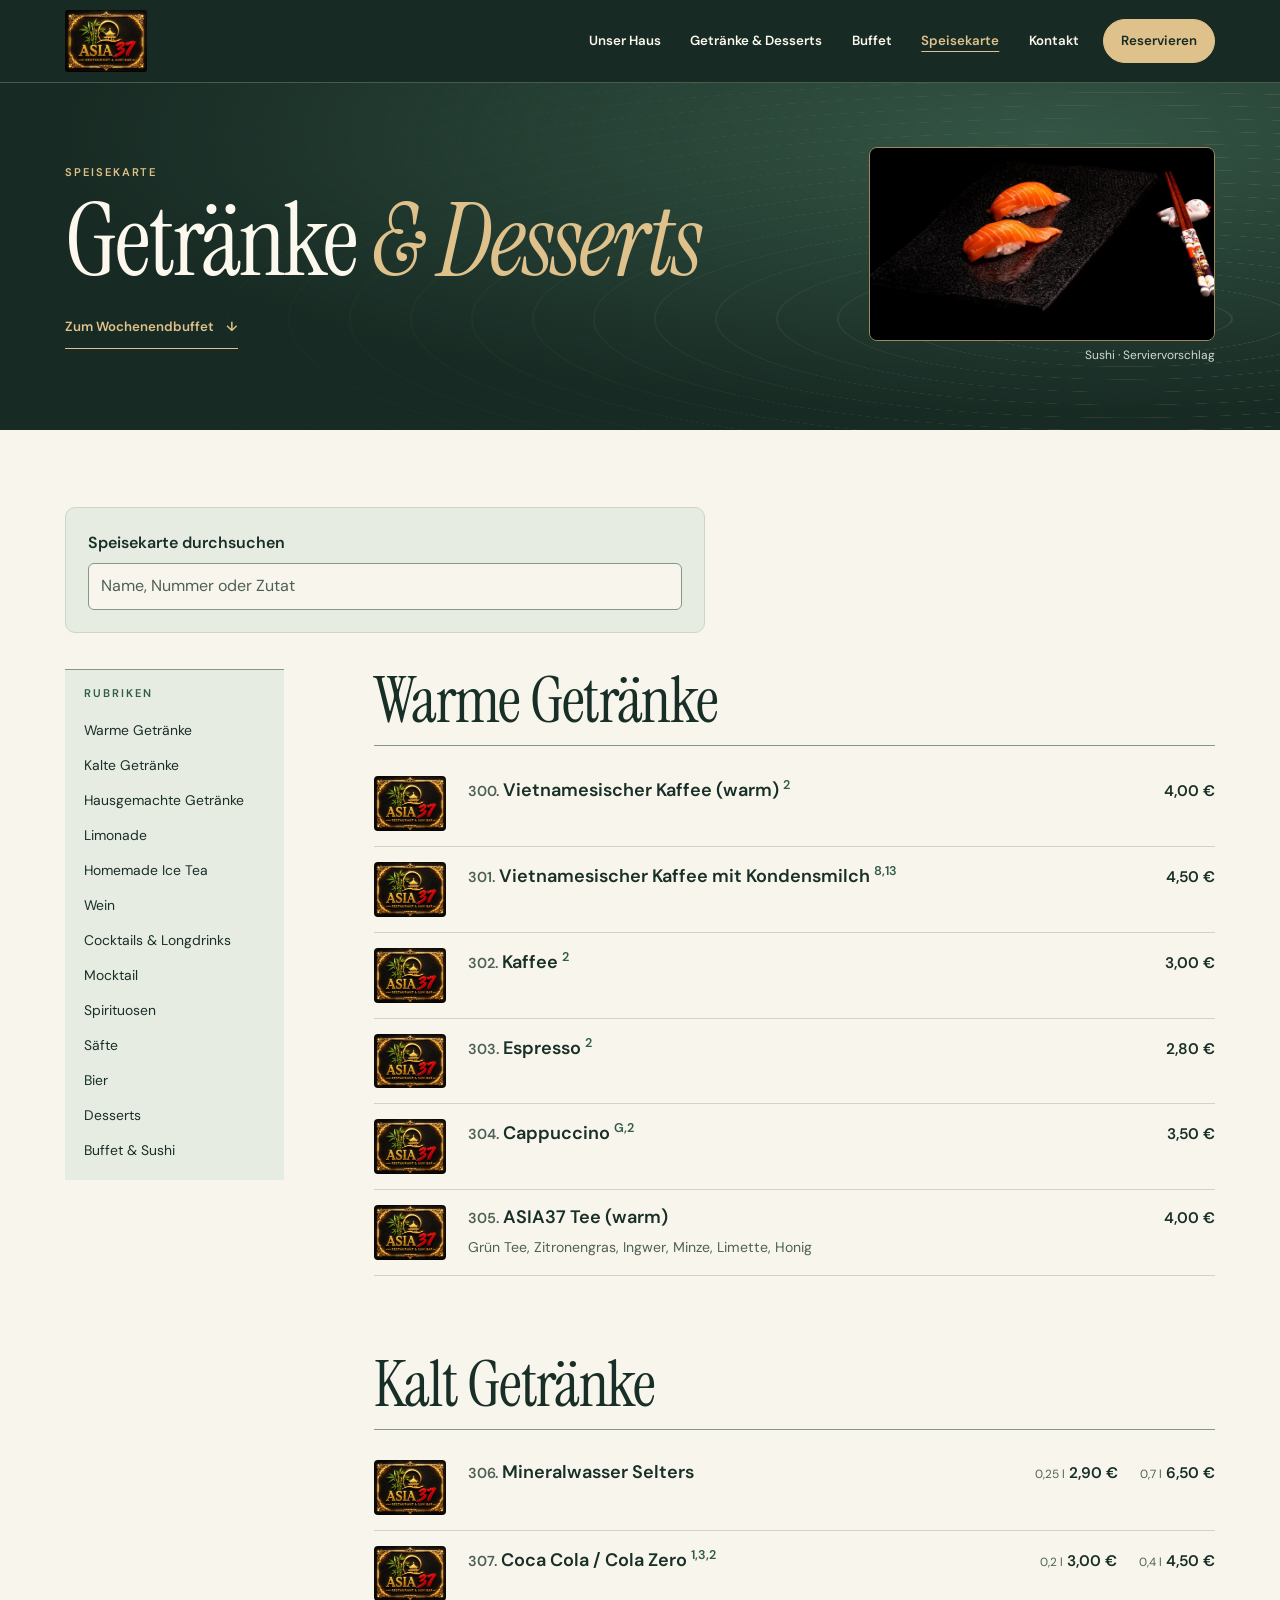
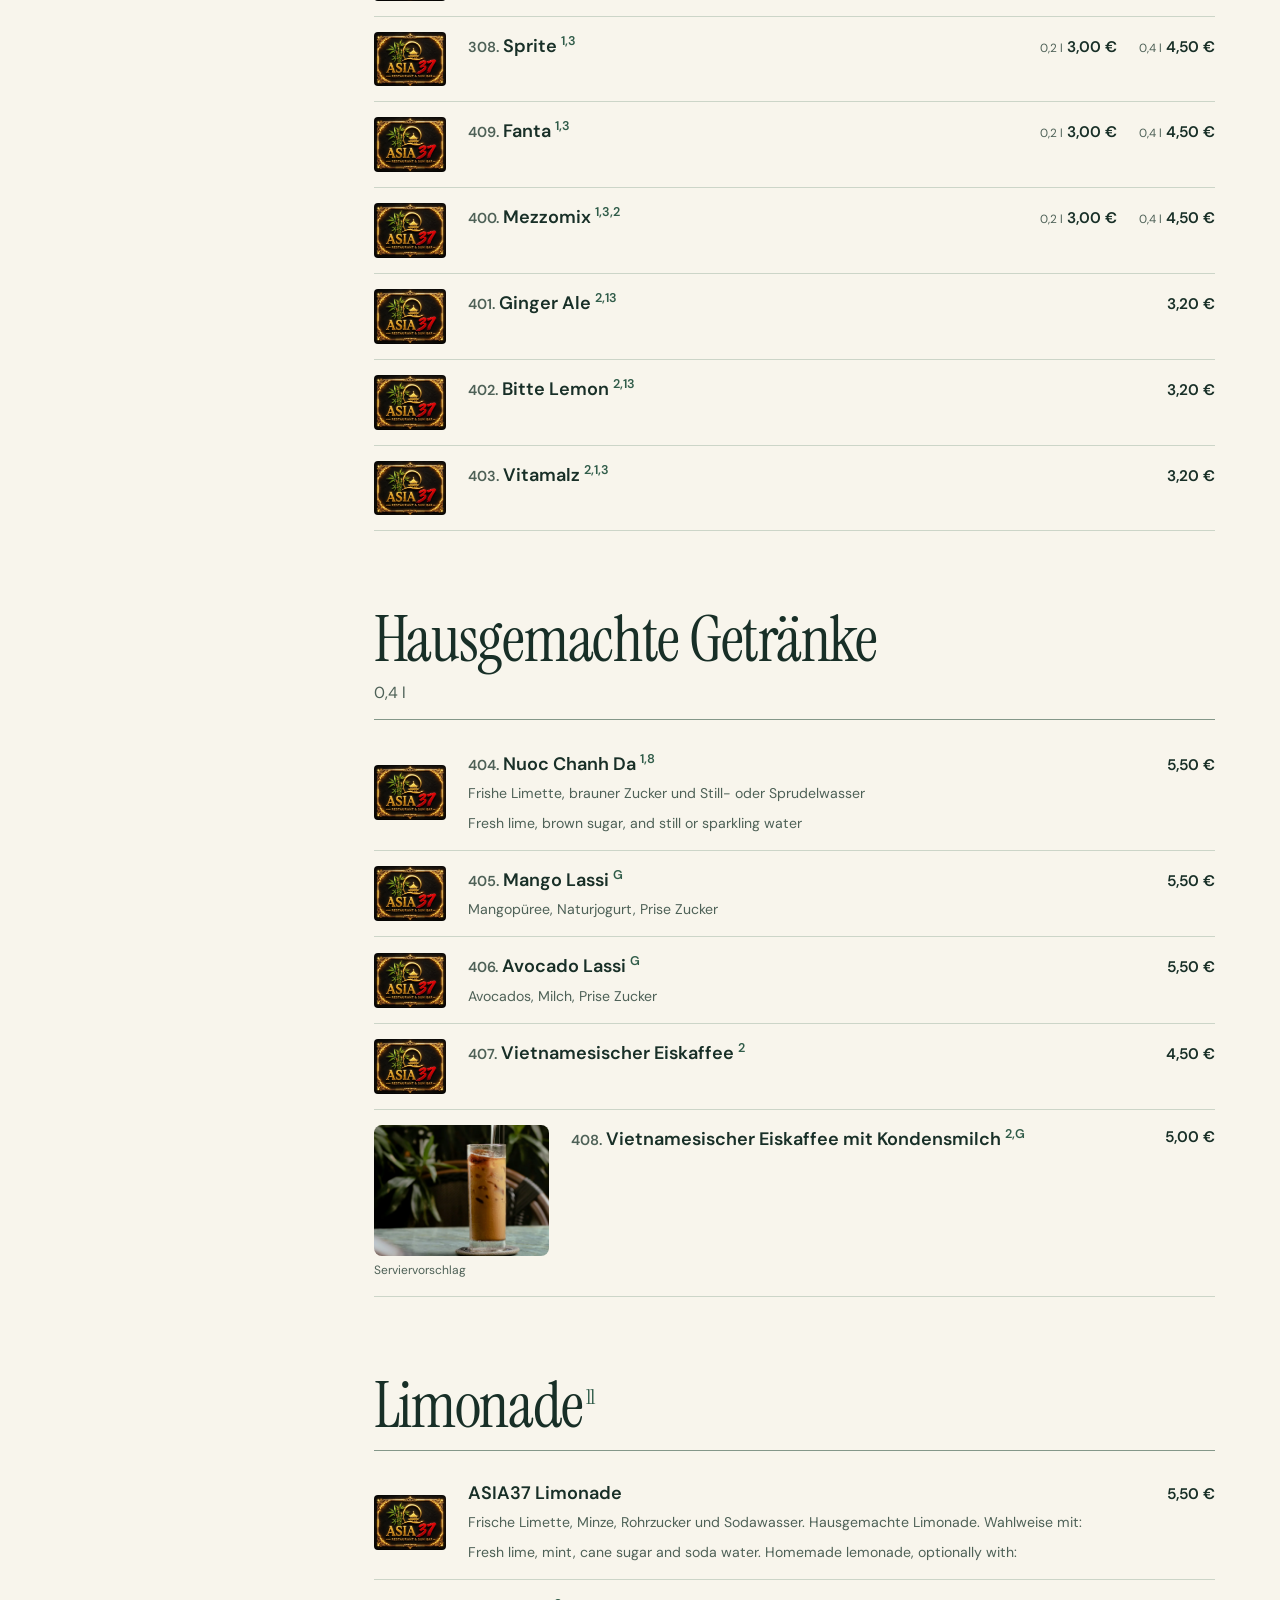
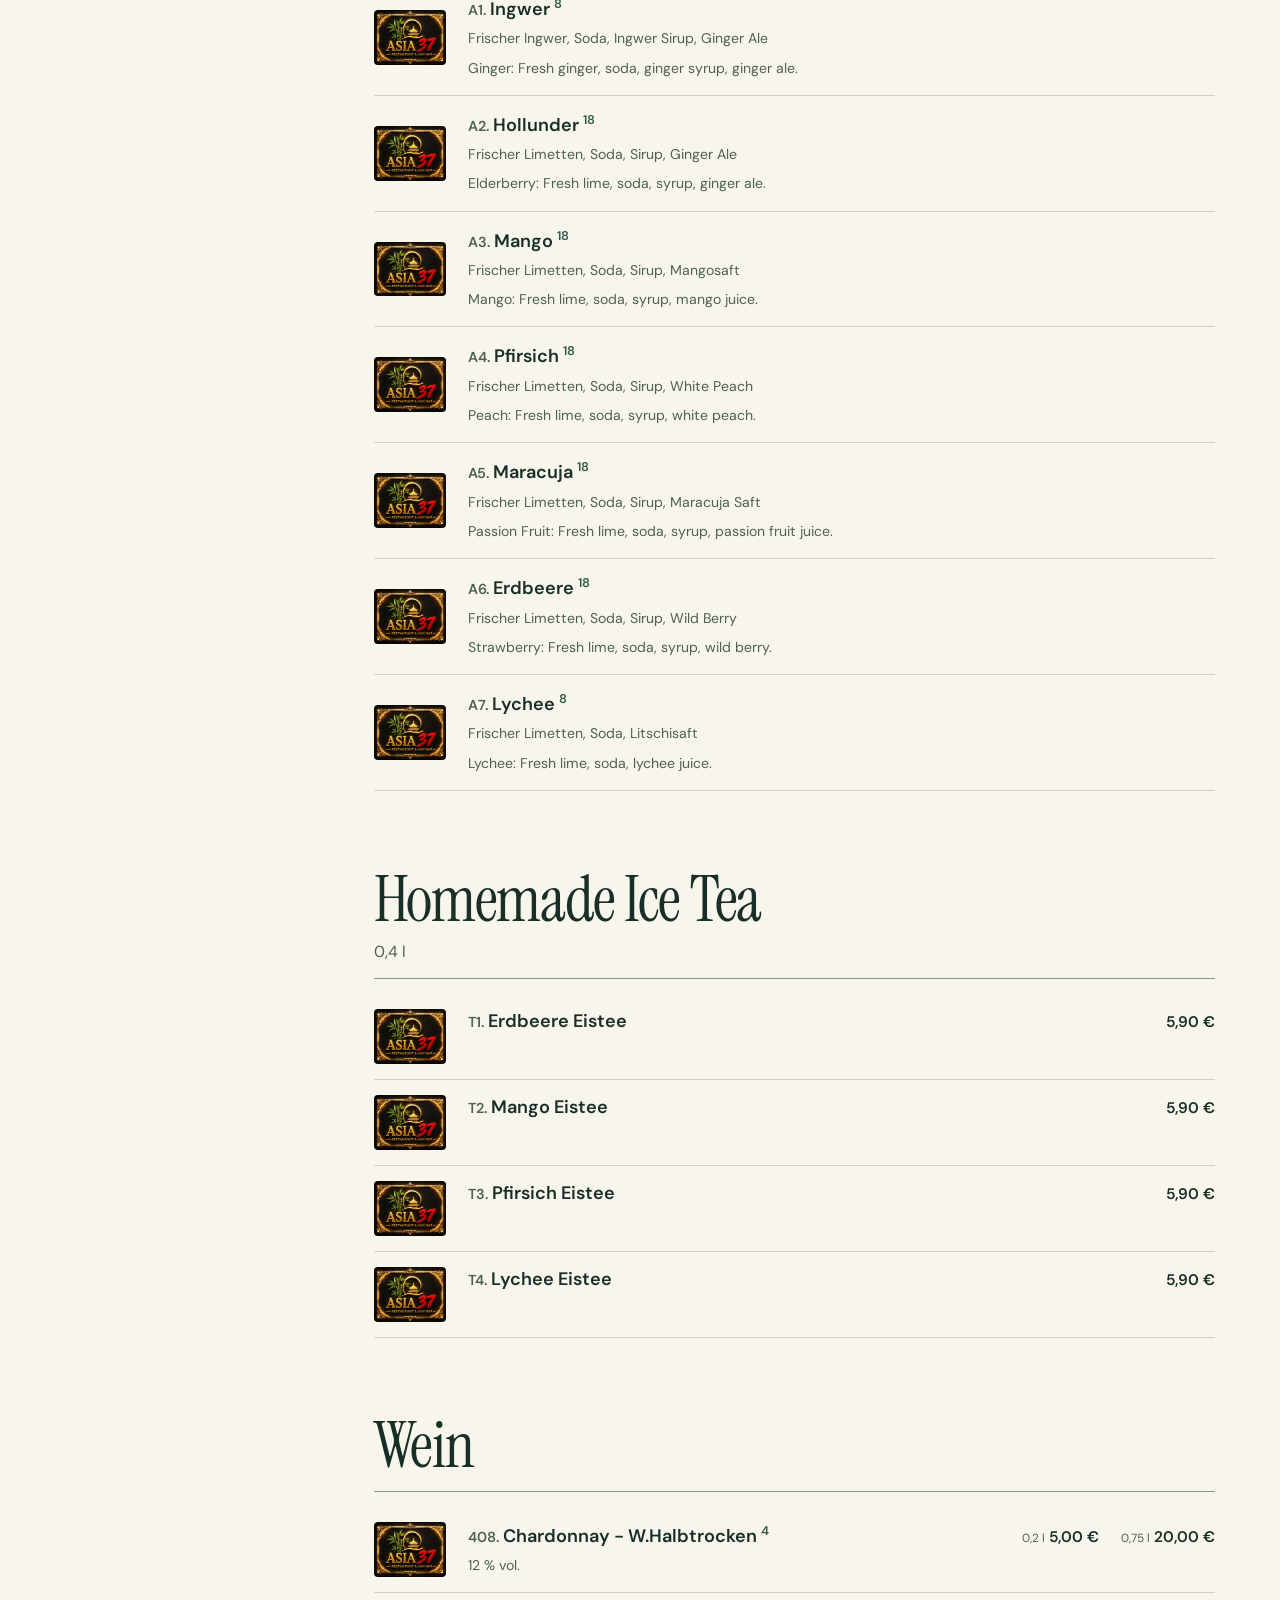
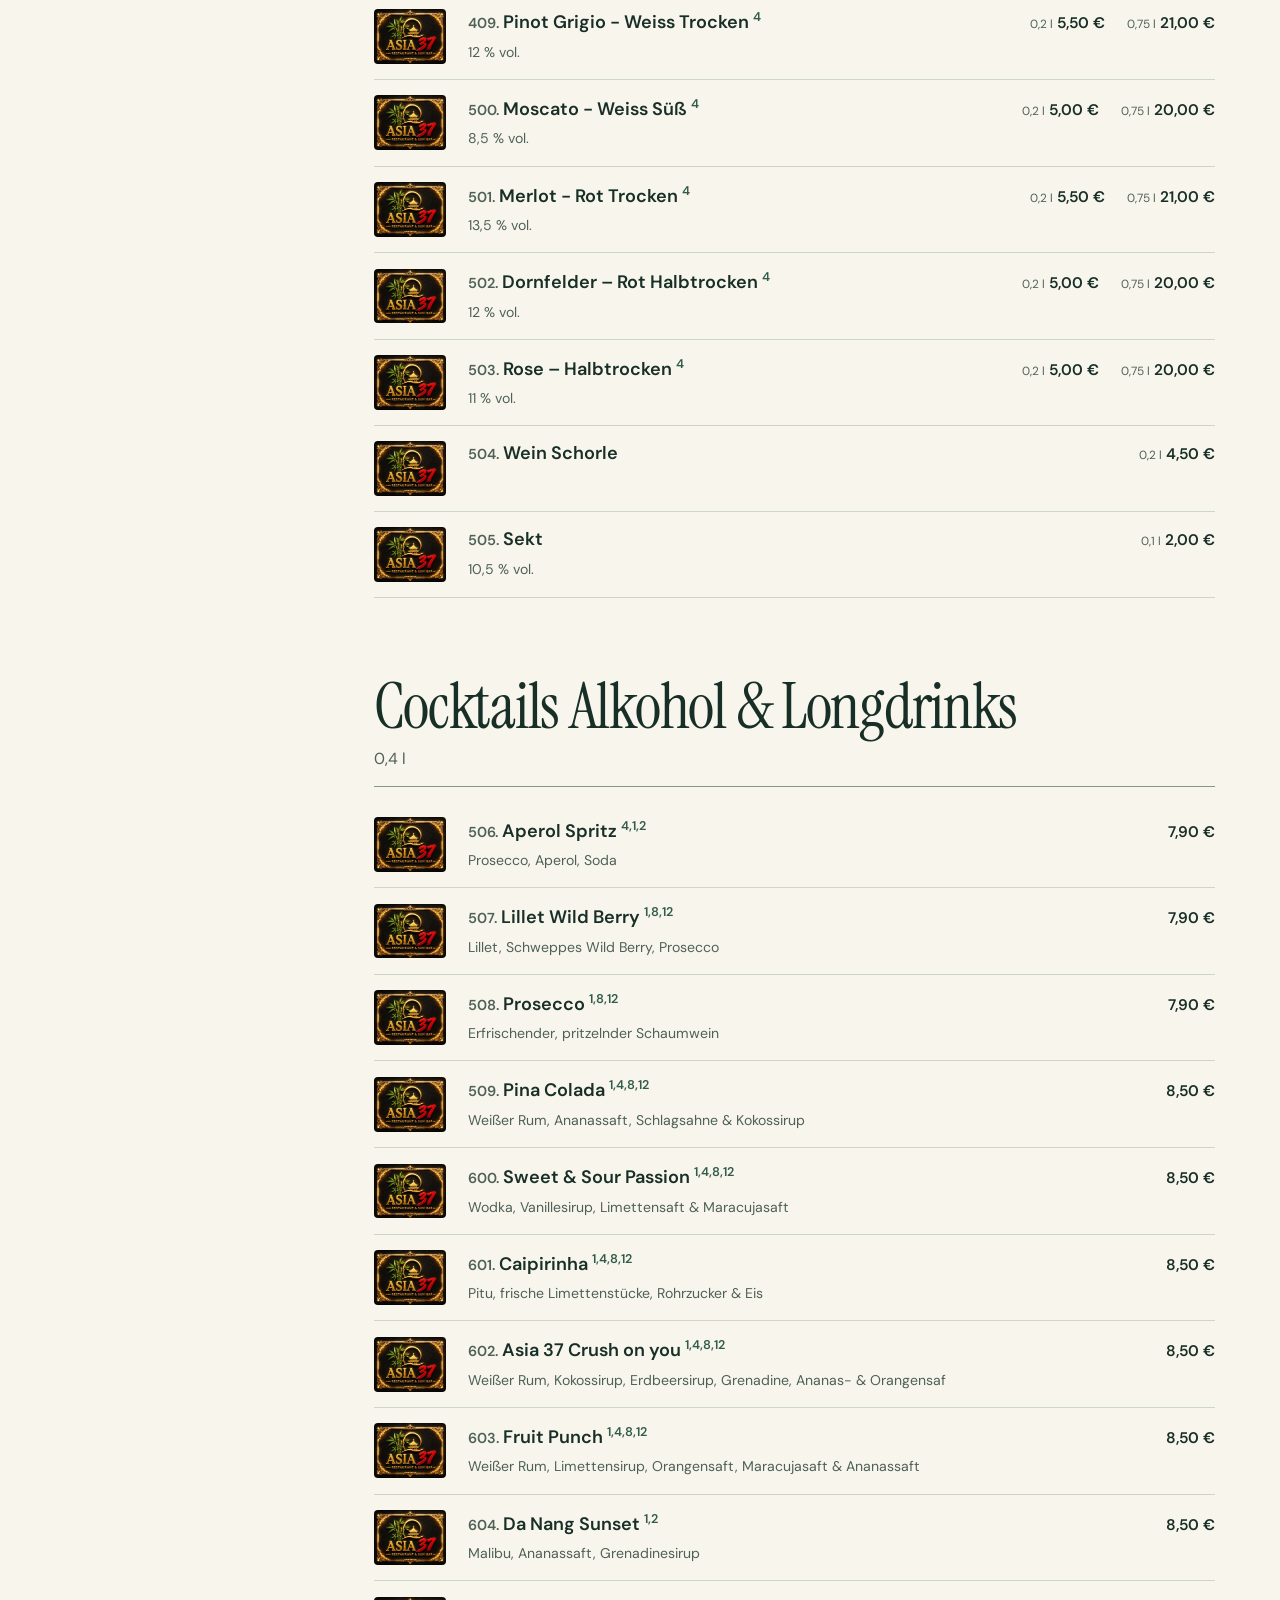
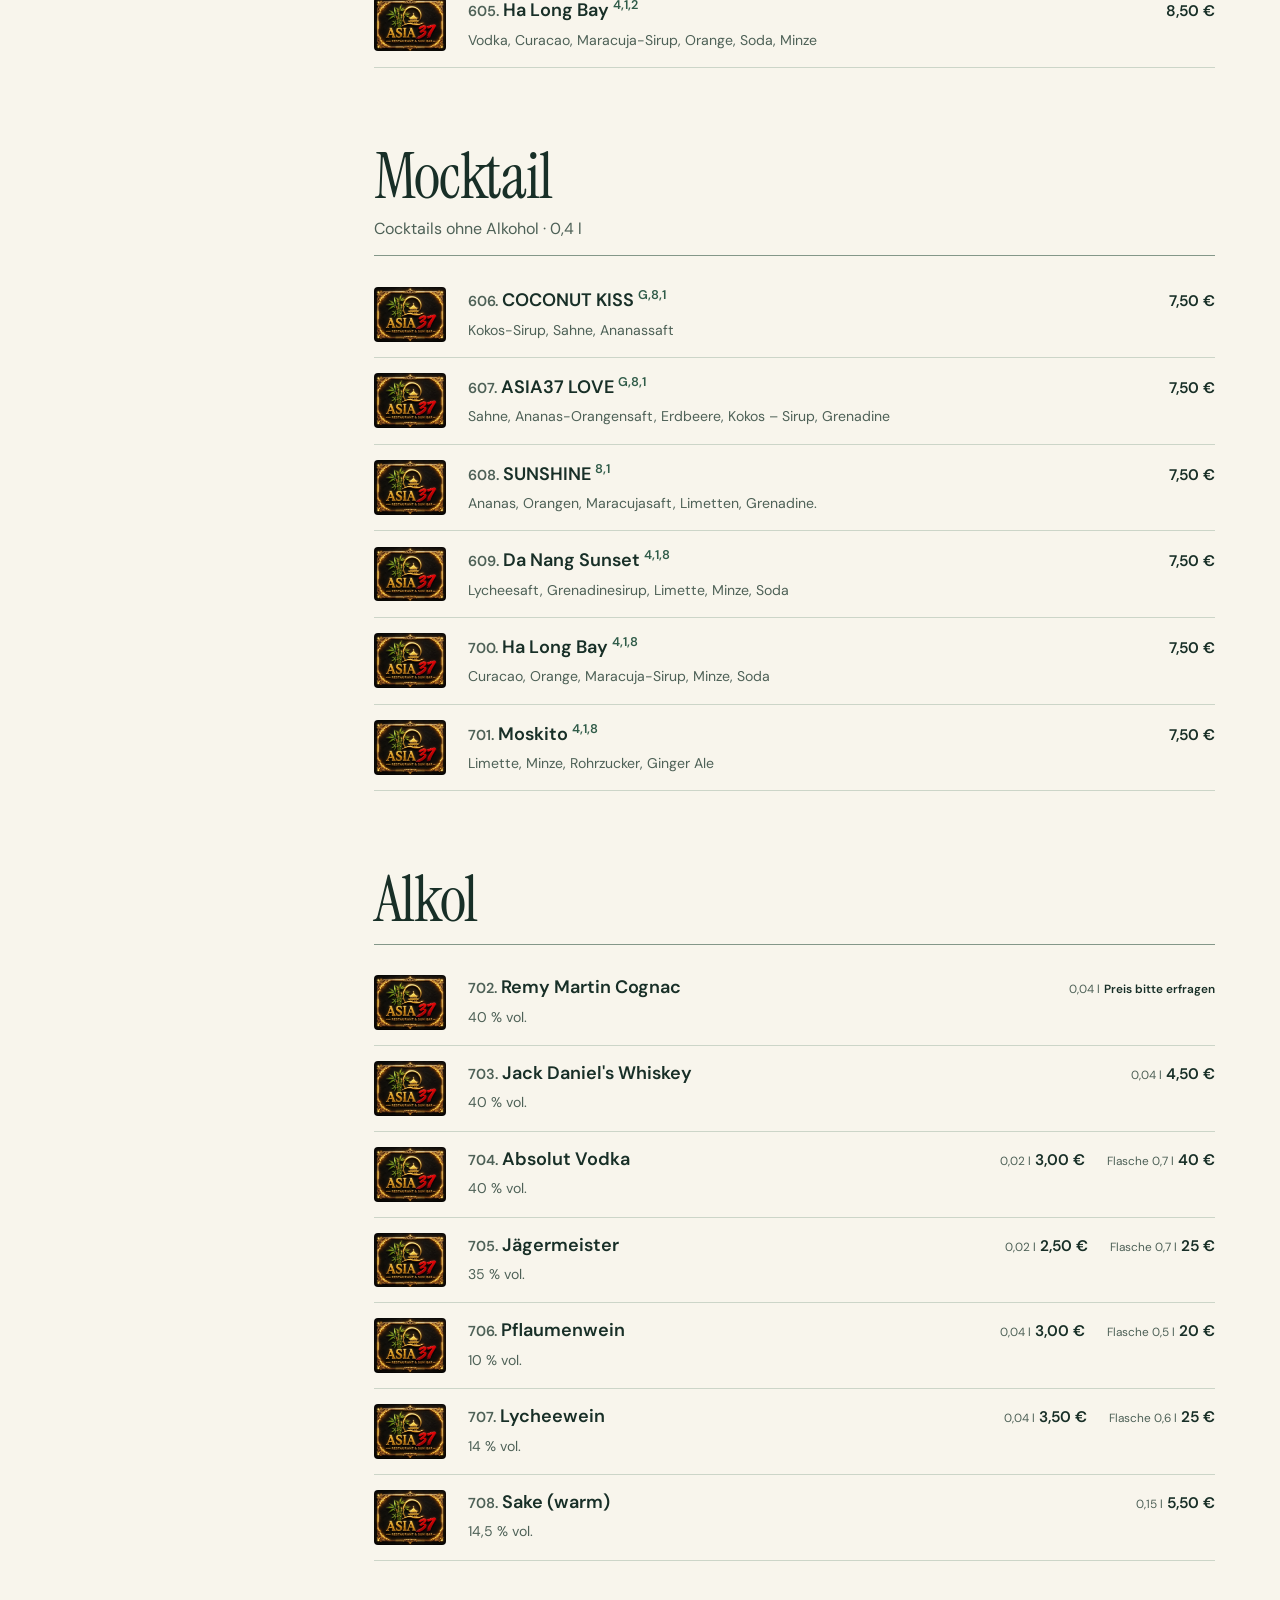
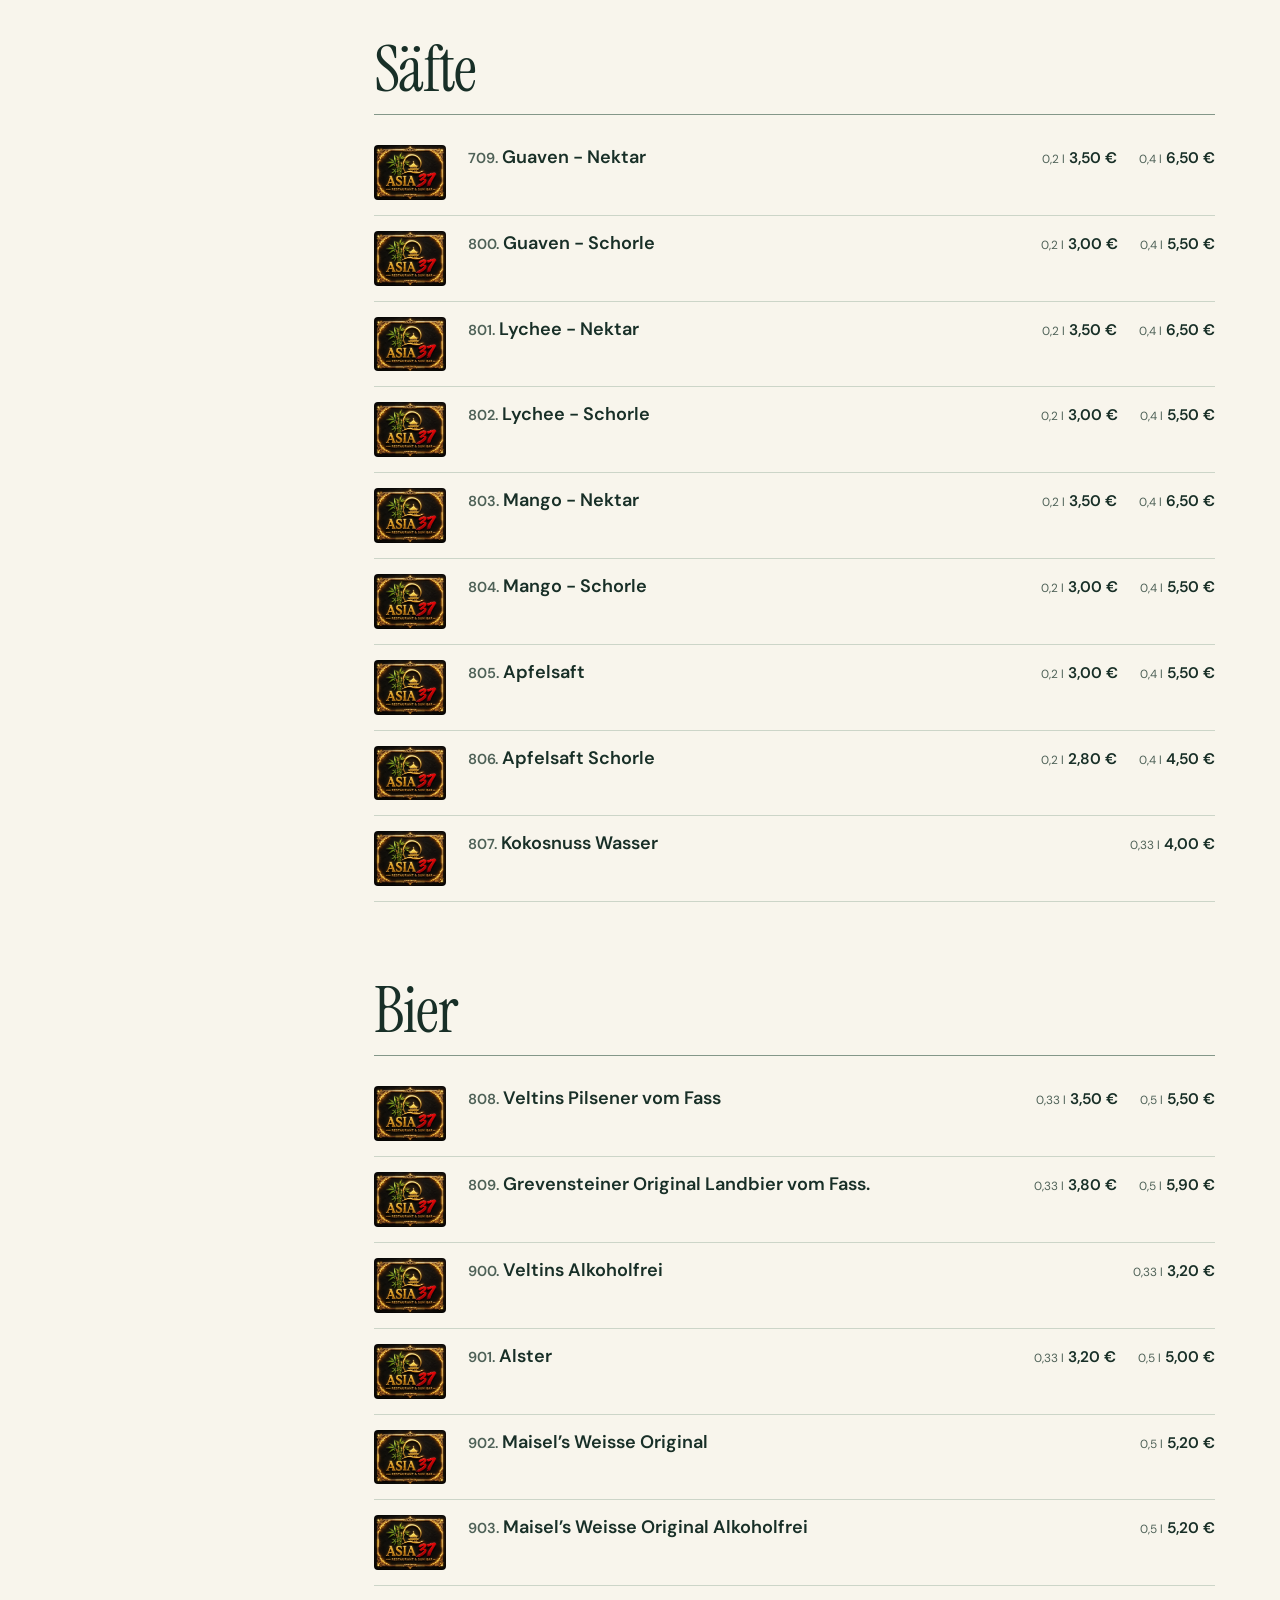
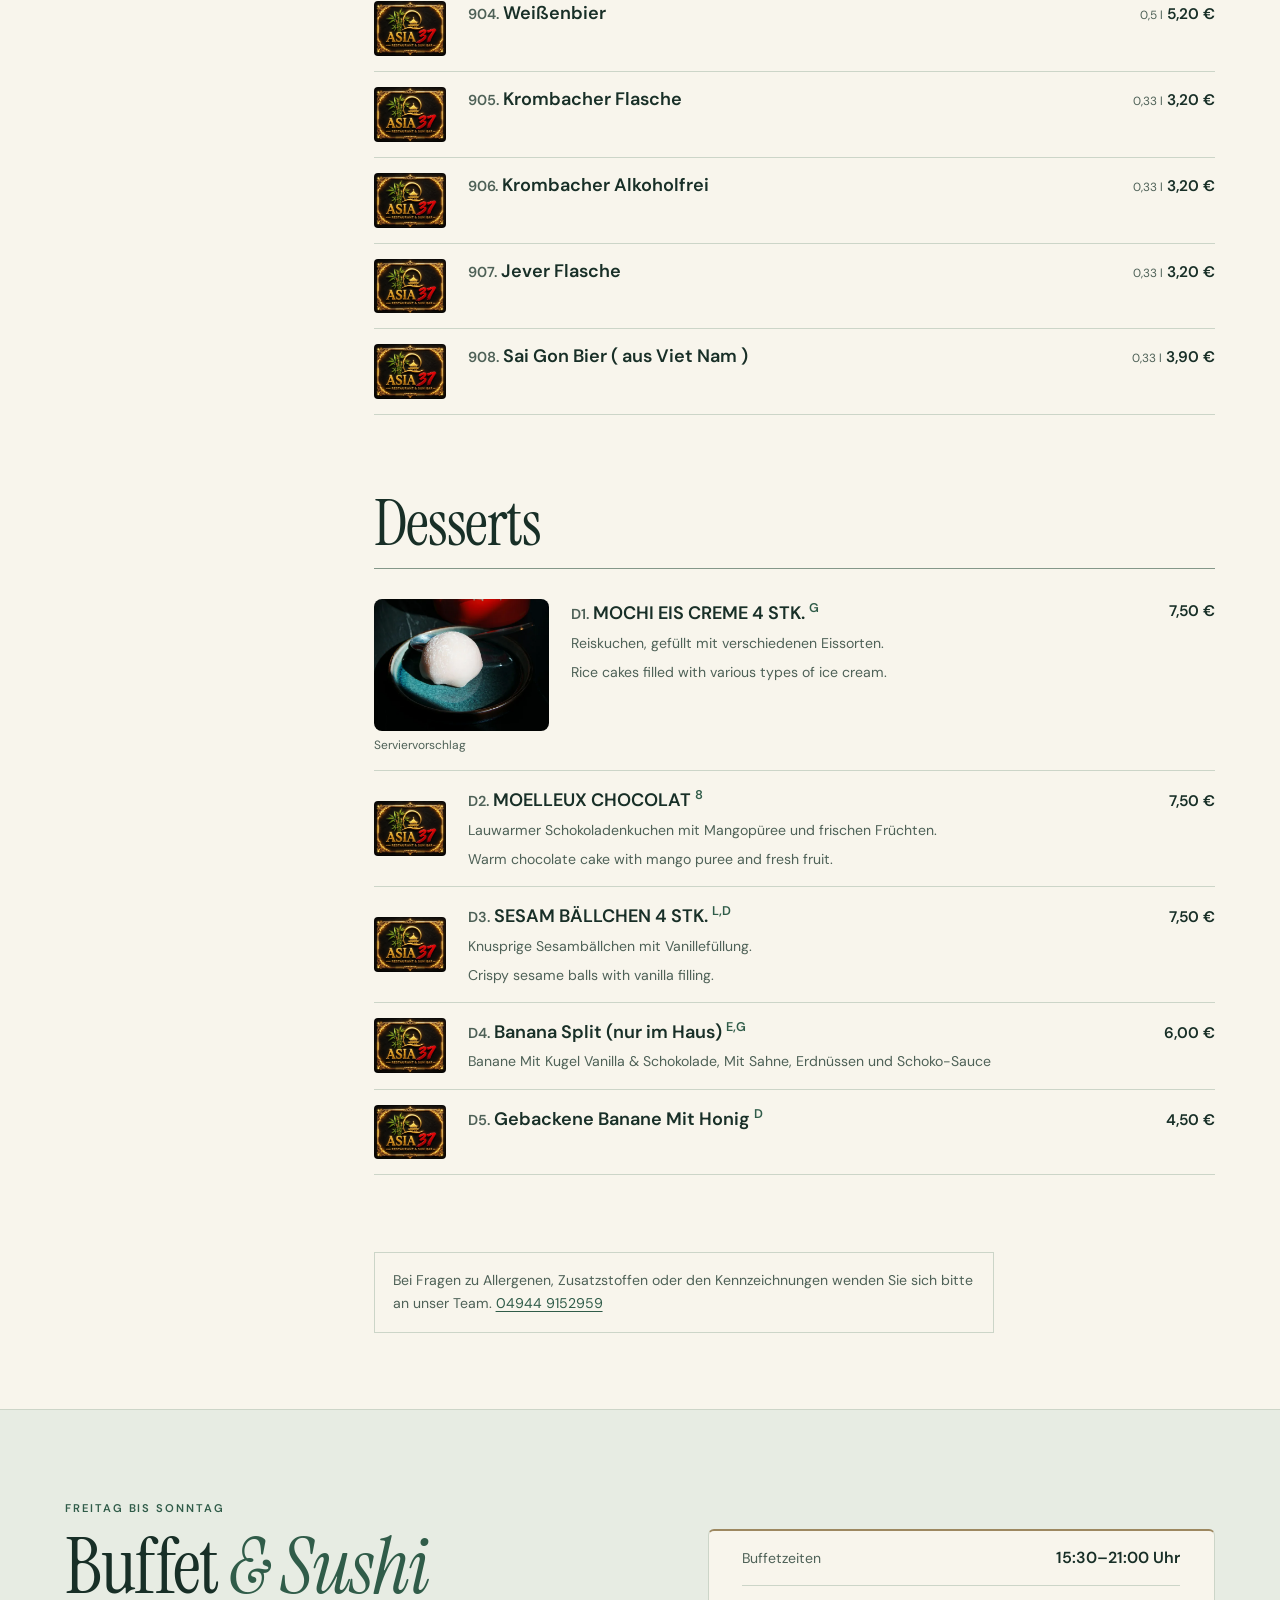
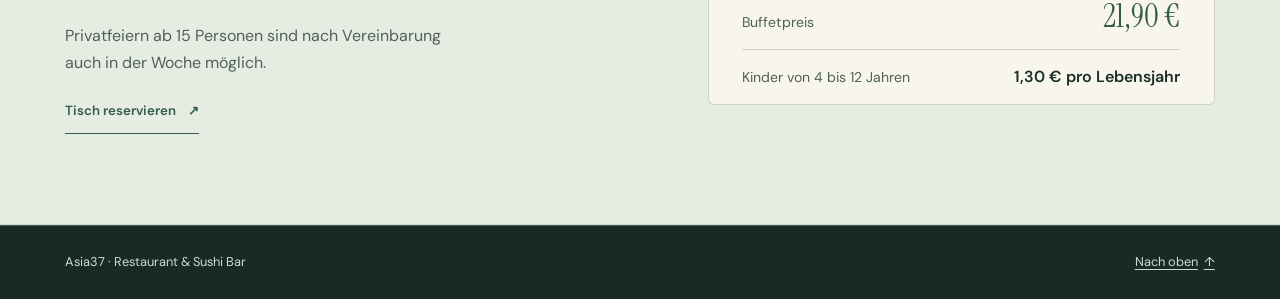
==== commit c1414b3c: "Add searchable menu to Asia37" ====
--- a/menu.html
+++ b/menu.html
@@ -15,6 +15,7 @@
   <link rel="preload" href="assets/fonts/instrument-serif-normal.woff2" as="font" type="font/woff2" crossorigin>
   <link rel="stylesheet" href="assets/site.css">
   <script src="assets/site.js" defer></script>
+  <script src="assets/menu-search.js" defer></script>
 </head>
 <body id="oben">
   <a class="skip-link" href="#main">Zum Inhalt</a>
@@ -49,6 +50,14 @@
       </div>
     </section>
     <div class="shell menu-layout">
+      <form class="menu-search" role="search" aria-label="Speisekarte" hidden>
+        <label for="menu-query">Speisekarte durchsuchen</label>
+        <div class="menu-search-controls">
+          <input id="menu-query" name="q" type="search" placeholder="Name, Nummer oder Zutat" autocomplete="off">
+          <button type="reset" hidden>Suche löschen</button>
+        </div>
+        <p class="menu-search-status" role="status"></p>
+      </form>
       <nav class="menu-jump" aria-label="Rubriken der Speisekarte">
         <p class="eyebrow">Rubriken</p>
         <ul role="list">
--- a/assets/site.css
+++ b/assets/site.css
@@ -420,9 +420,34 @@
 .menu-layout {
   display: grid;
   grid-template-columns: minmax(150px, 0.78fr) minmax(0, 3fr);
-  gap: clamp(28px, 7vw, 115px);
+  gap: clamp(20px, 3vw, 36px) clamp(28px, 7vw, 115px);
   padding-block: clamp(36px, 6vw, 88px);
 }
+.menu-search {
+  grid-column: 1 / -1;
+  width: min(100%, 40rem);
+  padding: clamp(12px, 2vw, 22px);
+  background: var(--surface);
+  border: 1px solid var(--line);
+  border-radius: 10px;
+}
+.menu-search label { display: block; margin-block-end: 7px; font-weight: 600; }
+.menu-search-controls { display: flex; flex-wrap: wrap; gap: 8px; }
+.menu-search input, .menu-search button {
+  min-height: 46px;
+  padding: 9px 12px;
+  color: var(--ink);
+  border: 1px solid var(--line-strong);
+  border-radius: 6px;
+  font: inherit;
+}
+.menu-search input { flex: 1 1 10rem; min-width: 0; background: var(--paper); }
+.menu-search input::placeholder { color: var(--muted); opacity: 1; }
+.menu-search input::-webkit-search-cancel-button { display: none; }
+.menu-search button { background: var(--surface); font-weight: 600; cursor: pointer; }
+.menu-search button:hover { background: var(--paper); }
+.menu-search-status:not(:empty) { margin-block-start: 8px; color: var(--muted); font-size: 0.9rem; }
+.menu-content { min-width: 0; }
 .menu-jump {
   align-self: start;
   position: sticky;
@@ -455,12 +480,20 @@
 .menu-section h2 sup { padding-left: 4px; font-size: 0.34em; color: var(--accent); }
 .menu-item {
   display: grid;
-  grid-template-columns: minmax(0, 1fr) auto;
+  grid-template-columns: clamp(46px, 8vw, 72px) minmax(0, 1fr) auto;
   align-items: baseline;
   gap: 4px 22px;
   padding-block: 15px;
   border-bottom: 1px solid var(--line);
 }
+.menu-item:not(.menu-item--illustrated)::before {
+  content: "";
+  align-self: center;
+  aspect-ratio: 540 / 411;
+  border-radius: 4px;
+  background: url("asia37-logo.webp") center / cover no-repeat;
+}
+.menu-item > div:first-child { overflow-wrap: anywhere; }
 .menu-item--illustrated {
   grid-template-areas: "photo item price";
   grid-template-columns: clamp(110px, 15vw, 175px) minmax(0, 1fr) auto;
@@ -565,6 +598,7 @@
   .menu-hero-inner { display: grid; }
   .menu-hero-photo { width: min(100%, 420px); }
   .menu-layout { display: block; }
+  .menu-search { margin-block-end: 20px; }
   .menu-jump { position: static; max-height: none; overflow: visible; margin-bottom: 38px; }
   .menu-jump ul {
     display: flex;
@@ -592,6 +626,7 @@
   .visit-heading { grid-column: auto; }
   .visit-hours { padding-block-start: 18px; border-top: 1px solid var(--night-line); }
   .menu-item { column-gap: 9px; }
+  .price-note { display: block; white-space: normal; }
   .menu-item--illustrated {
     grid-template-areas: "item price" "photo photo";
     grid-template-columns: minmax(0, 1fr) auto;
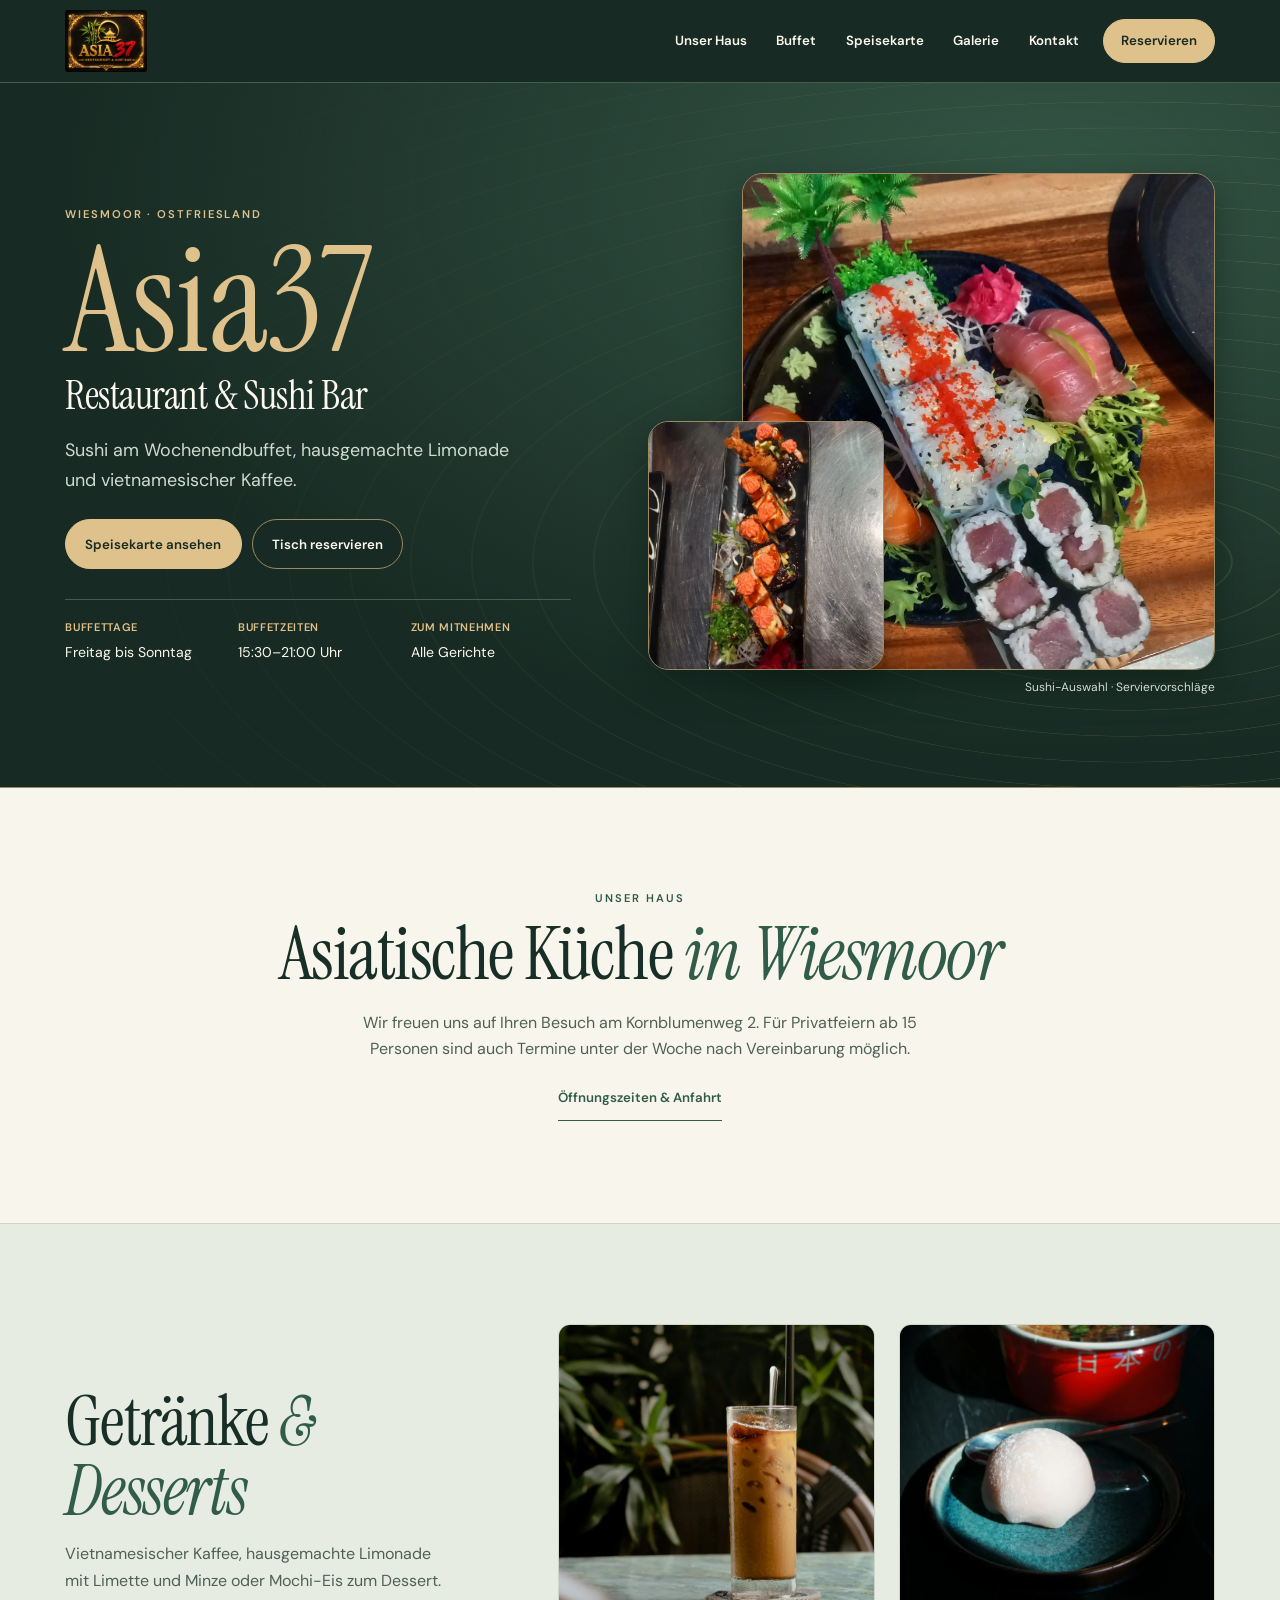
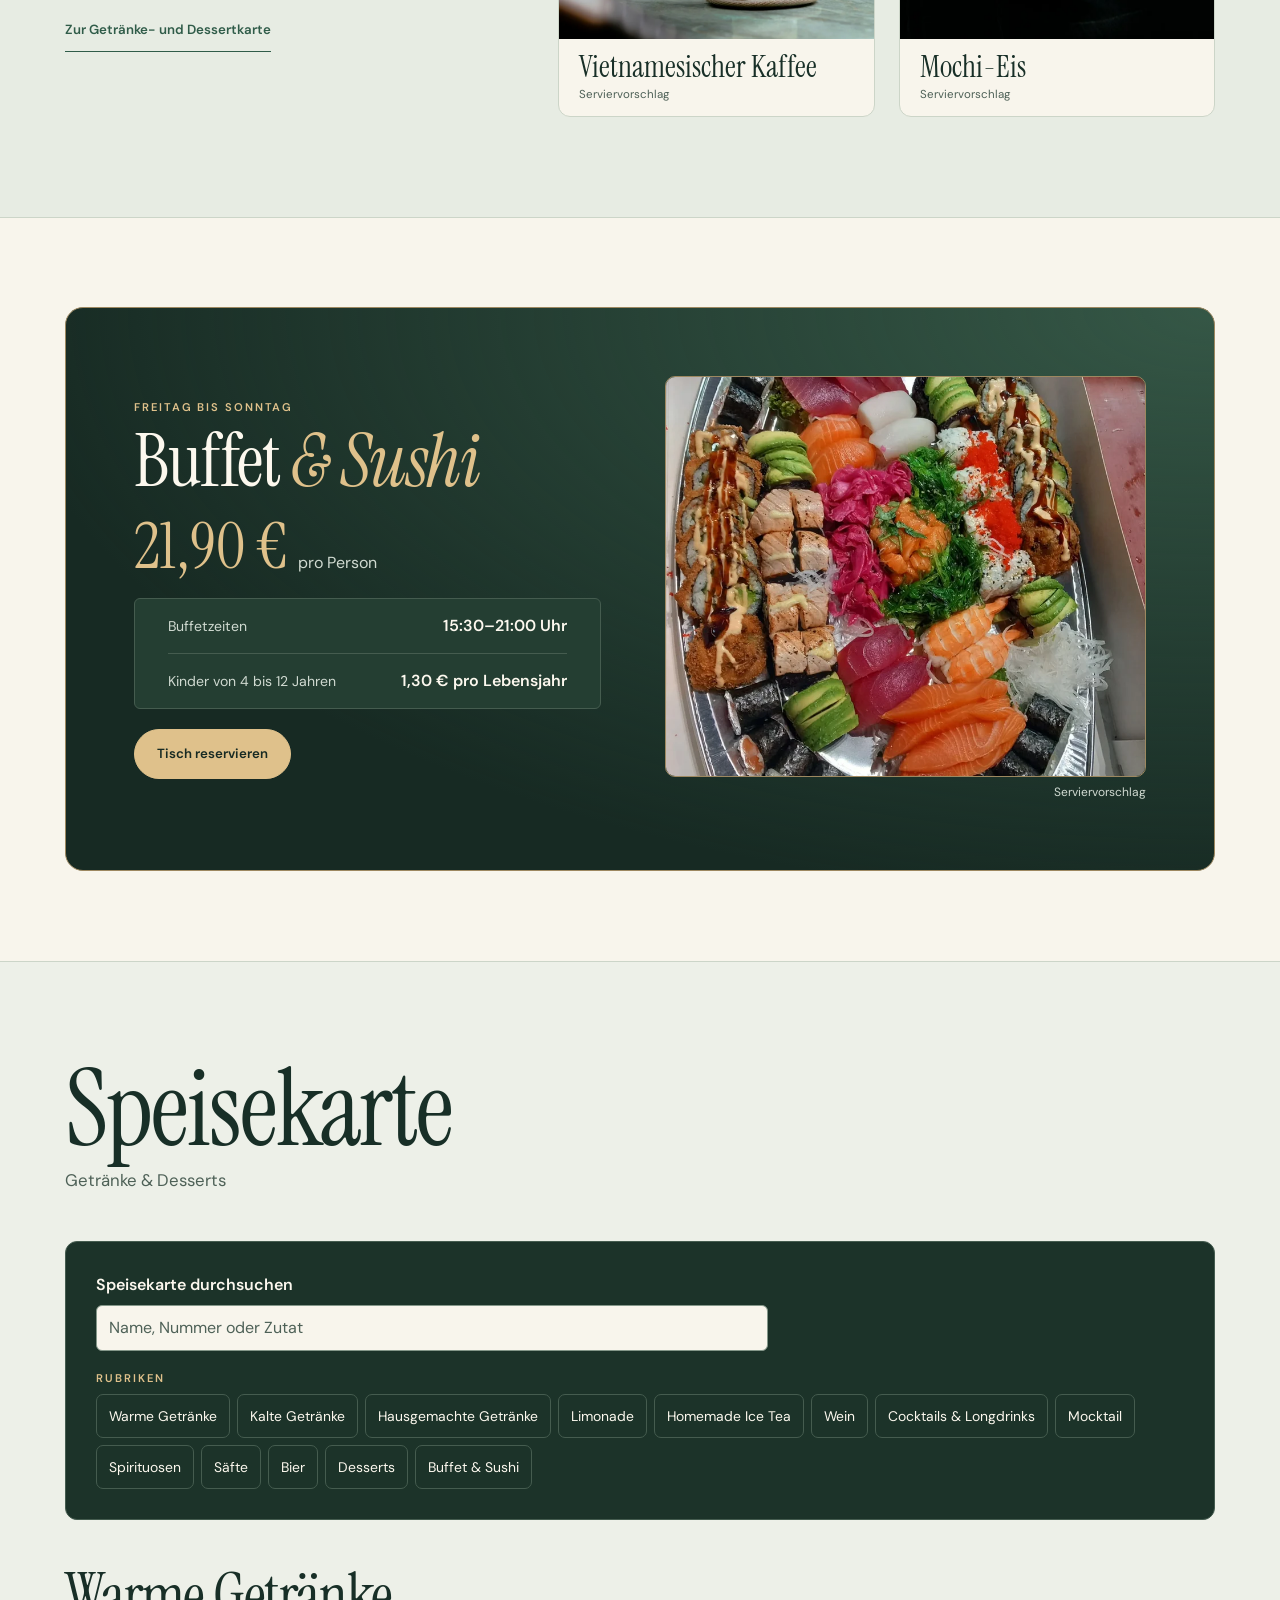
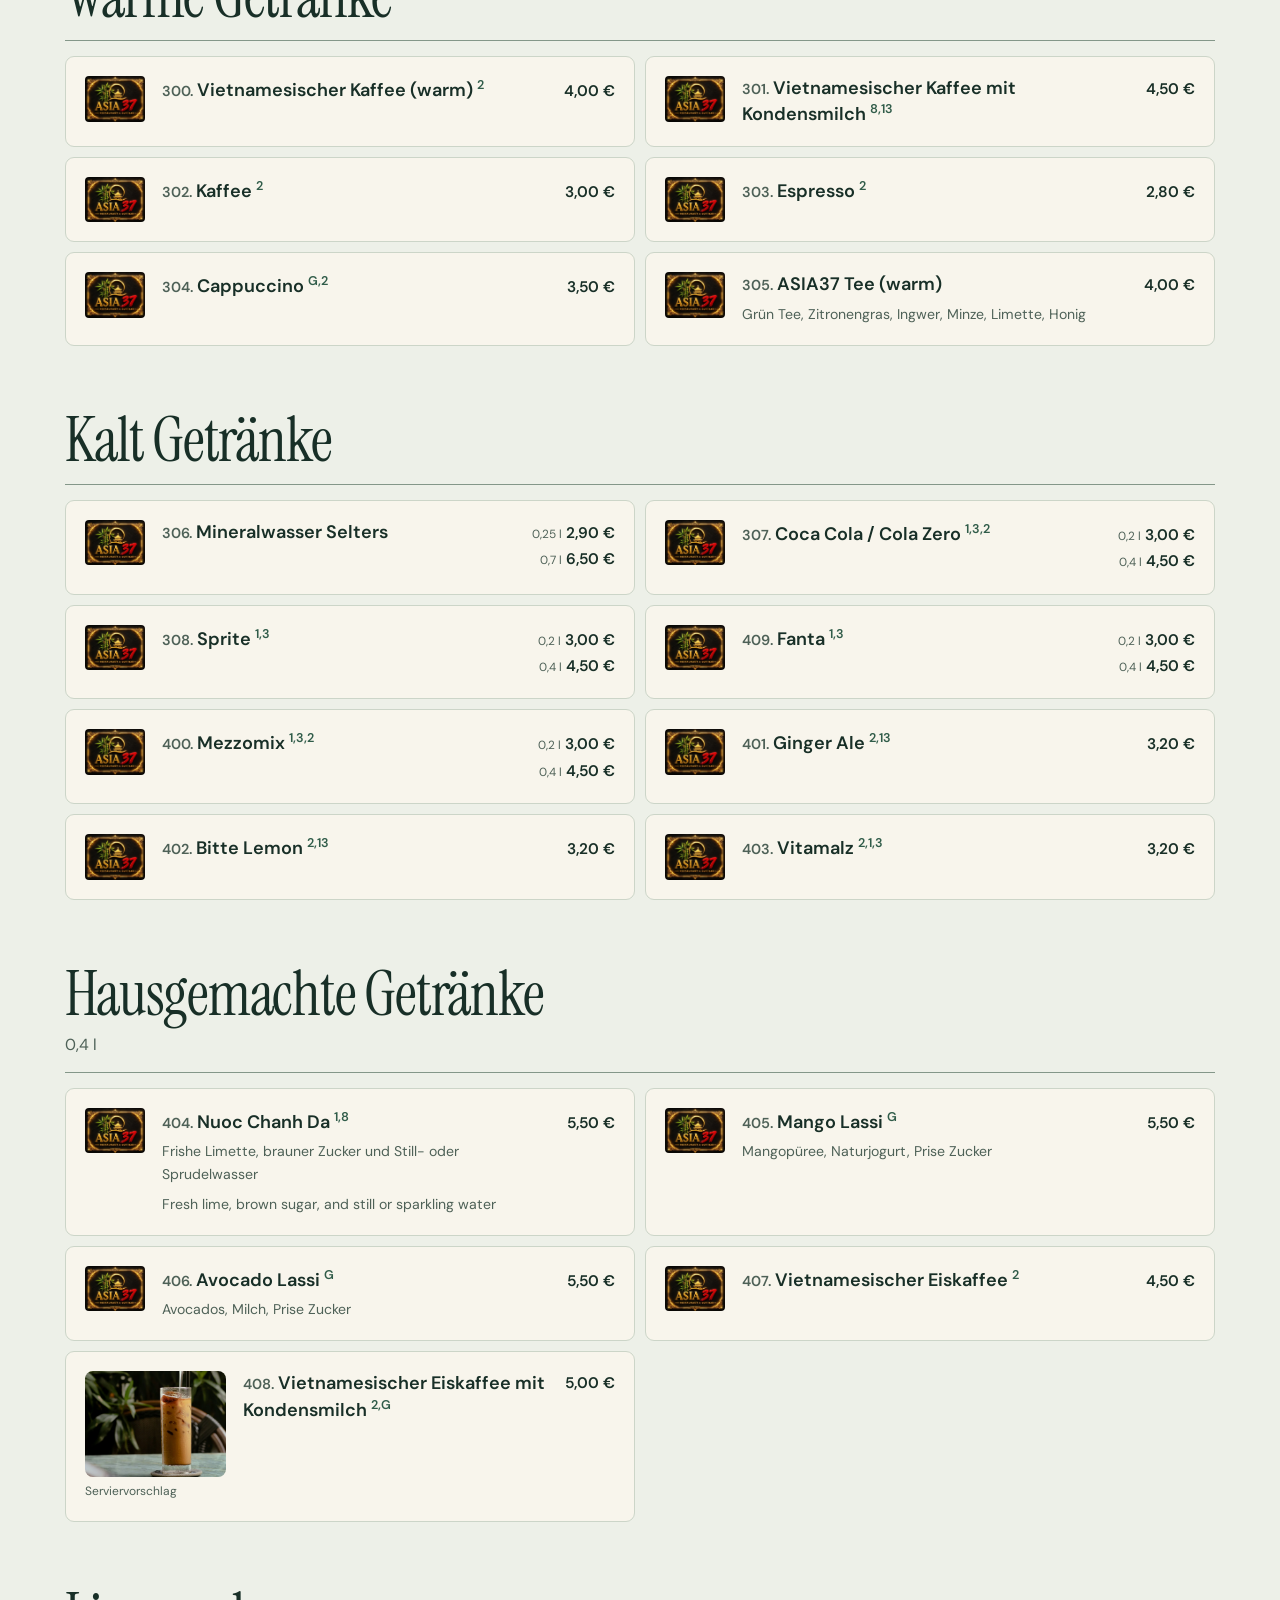
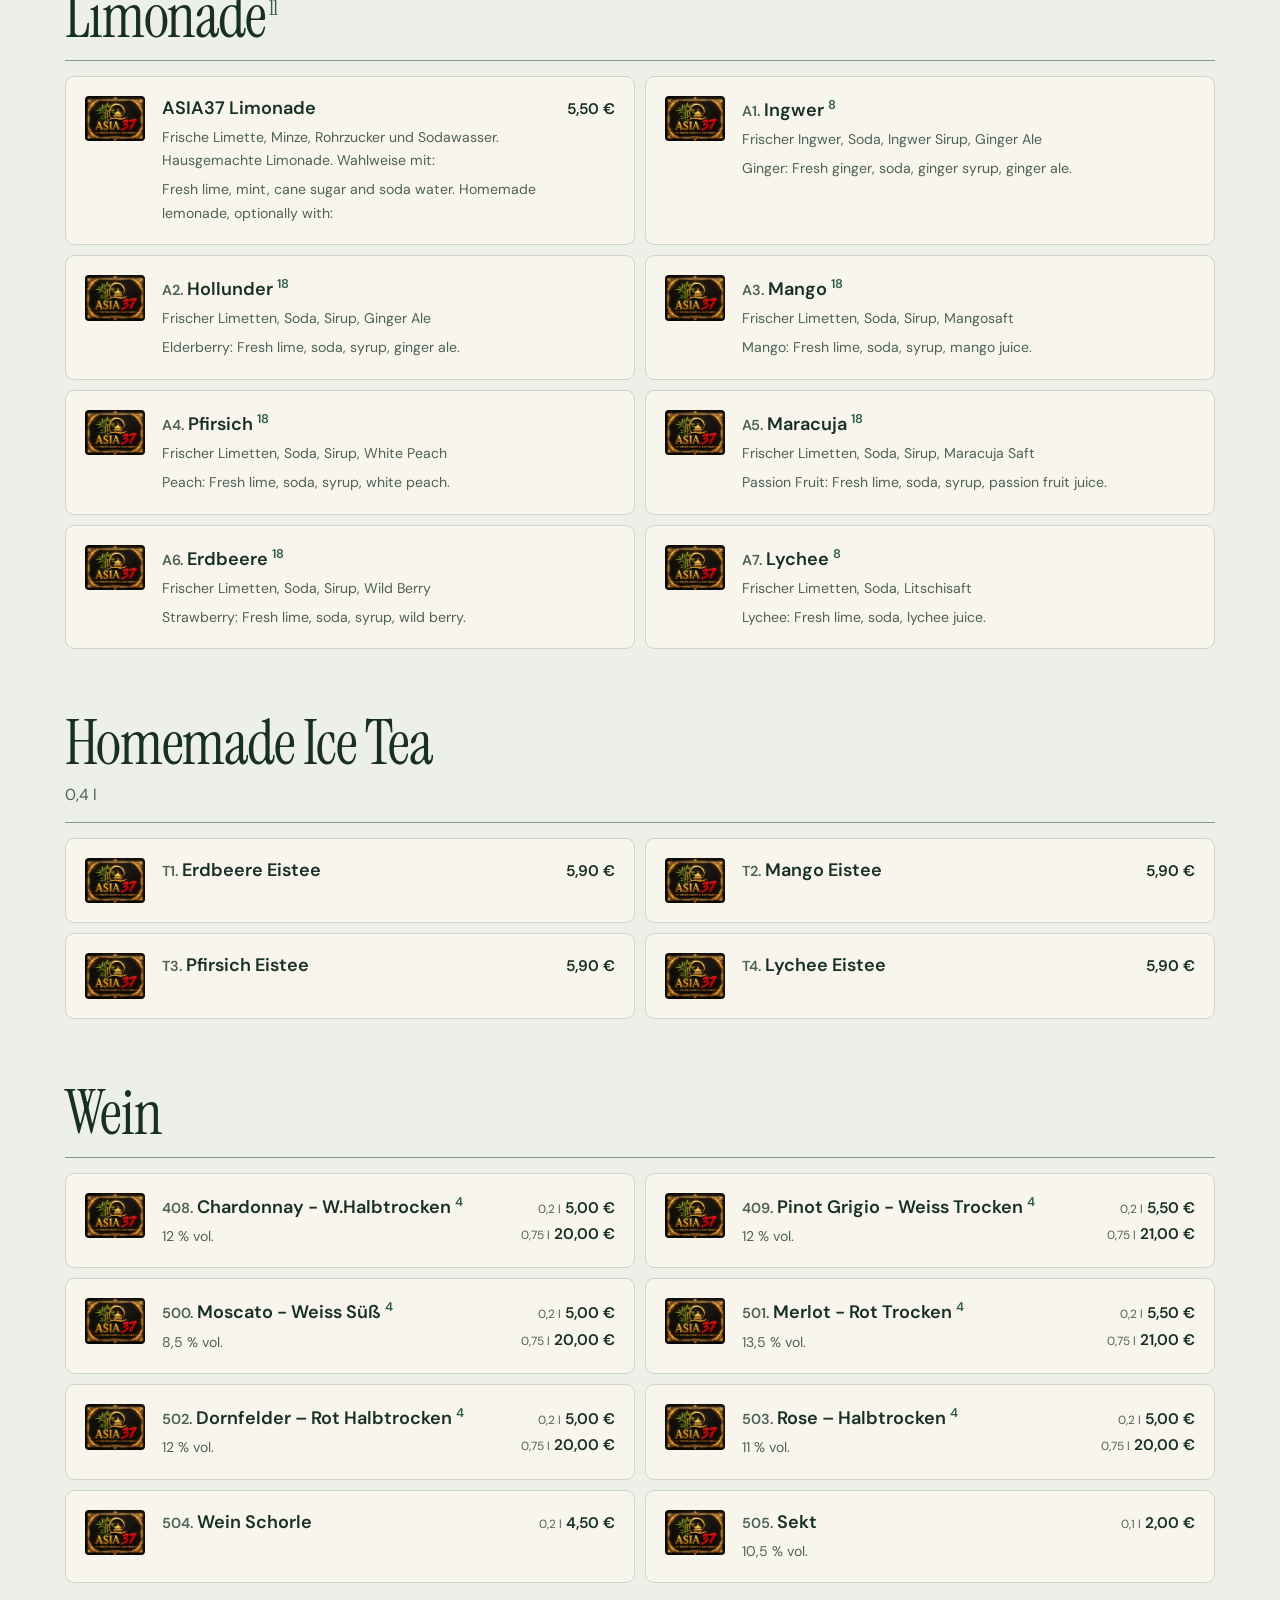
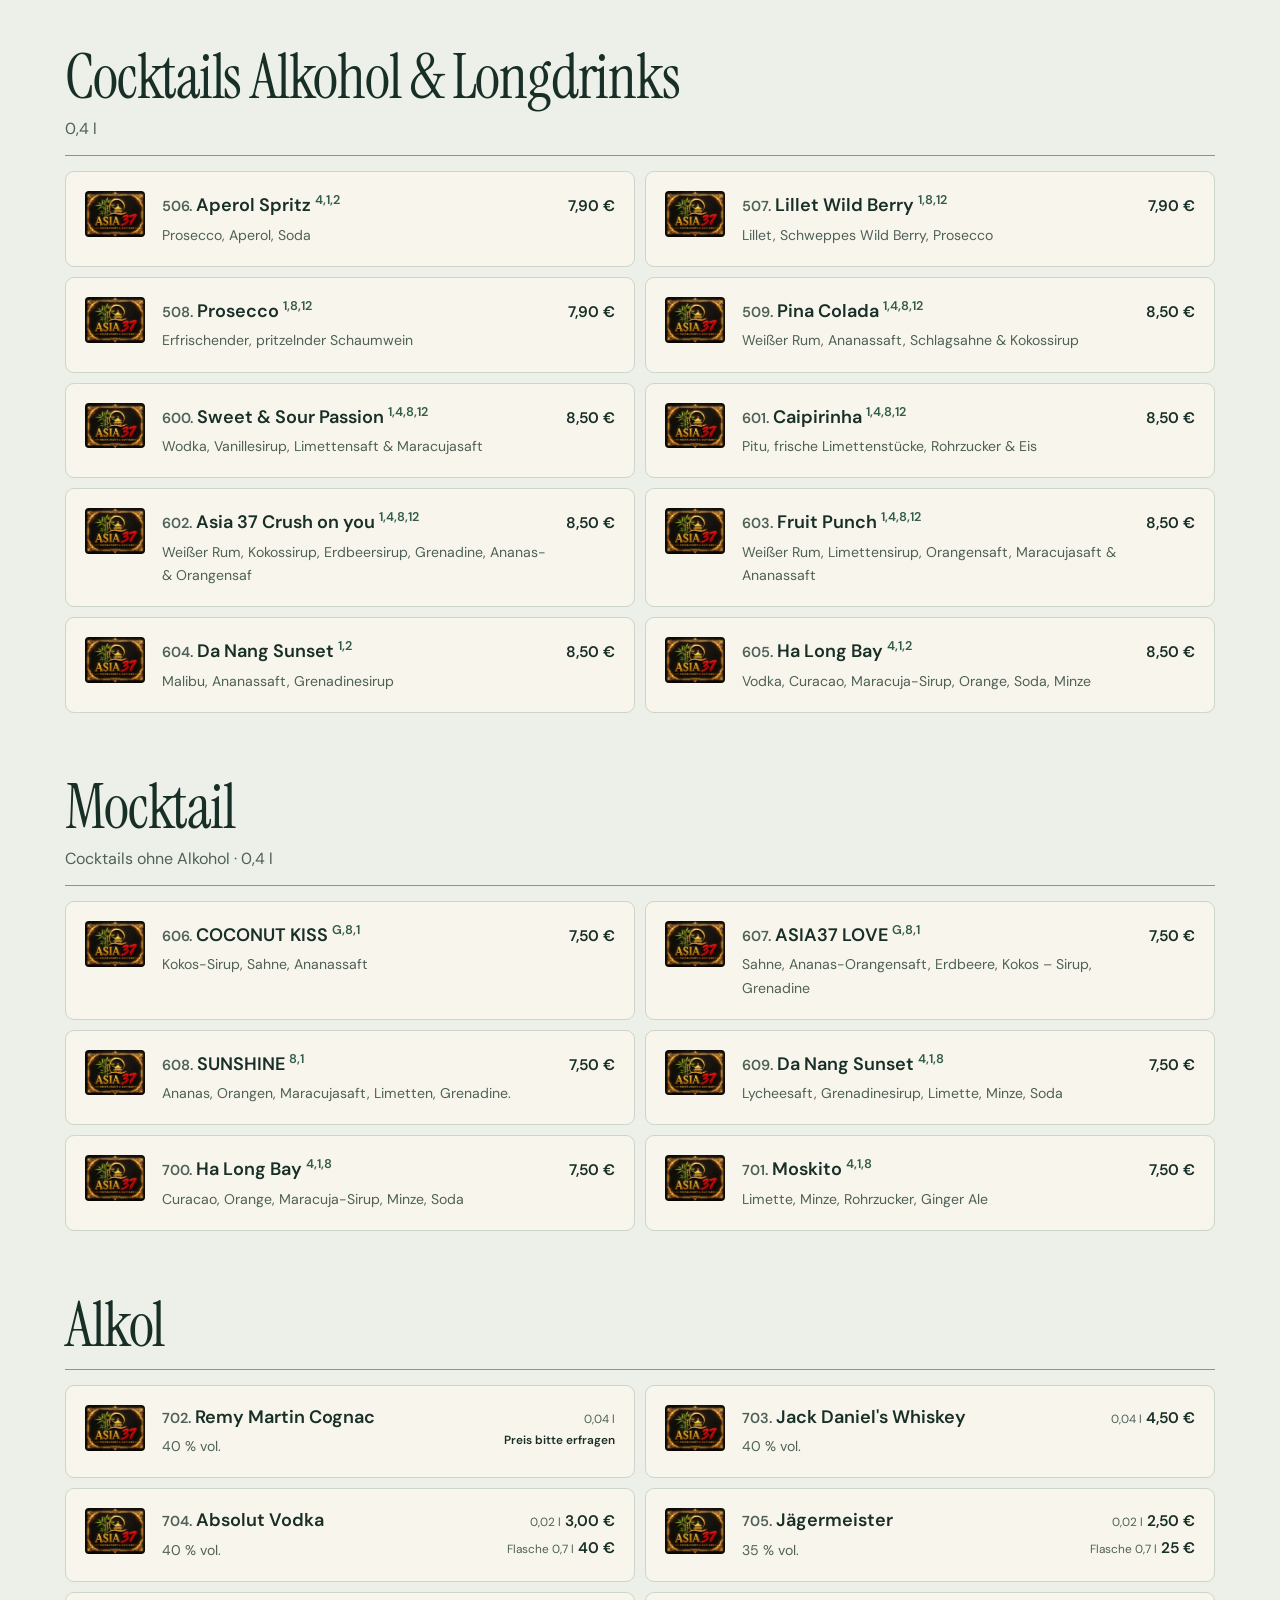
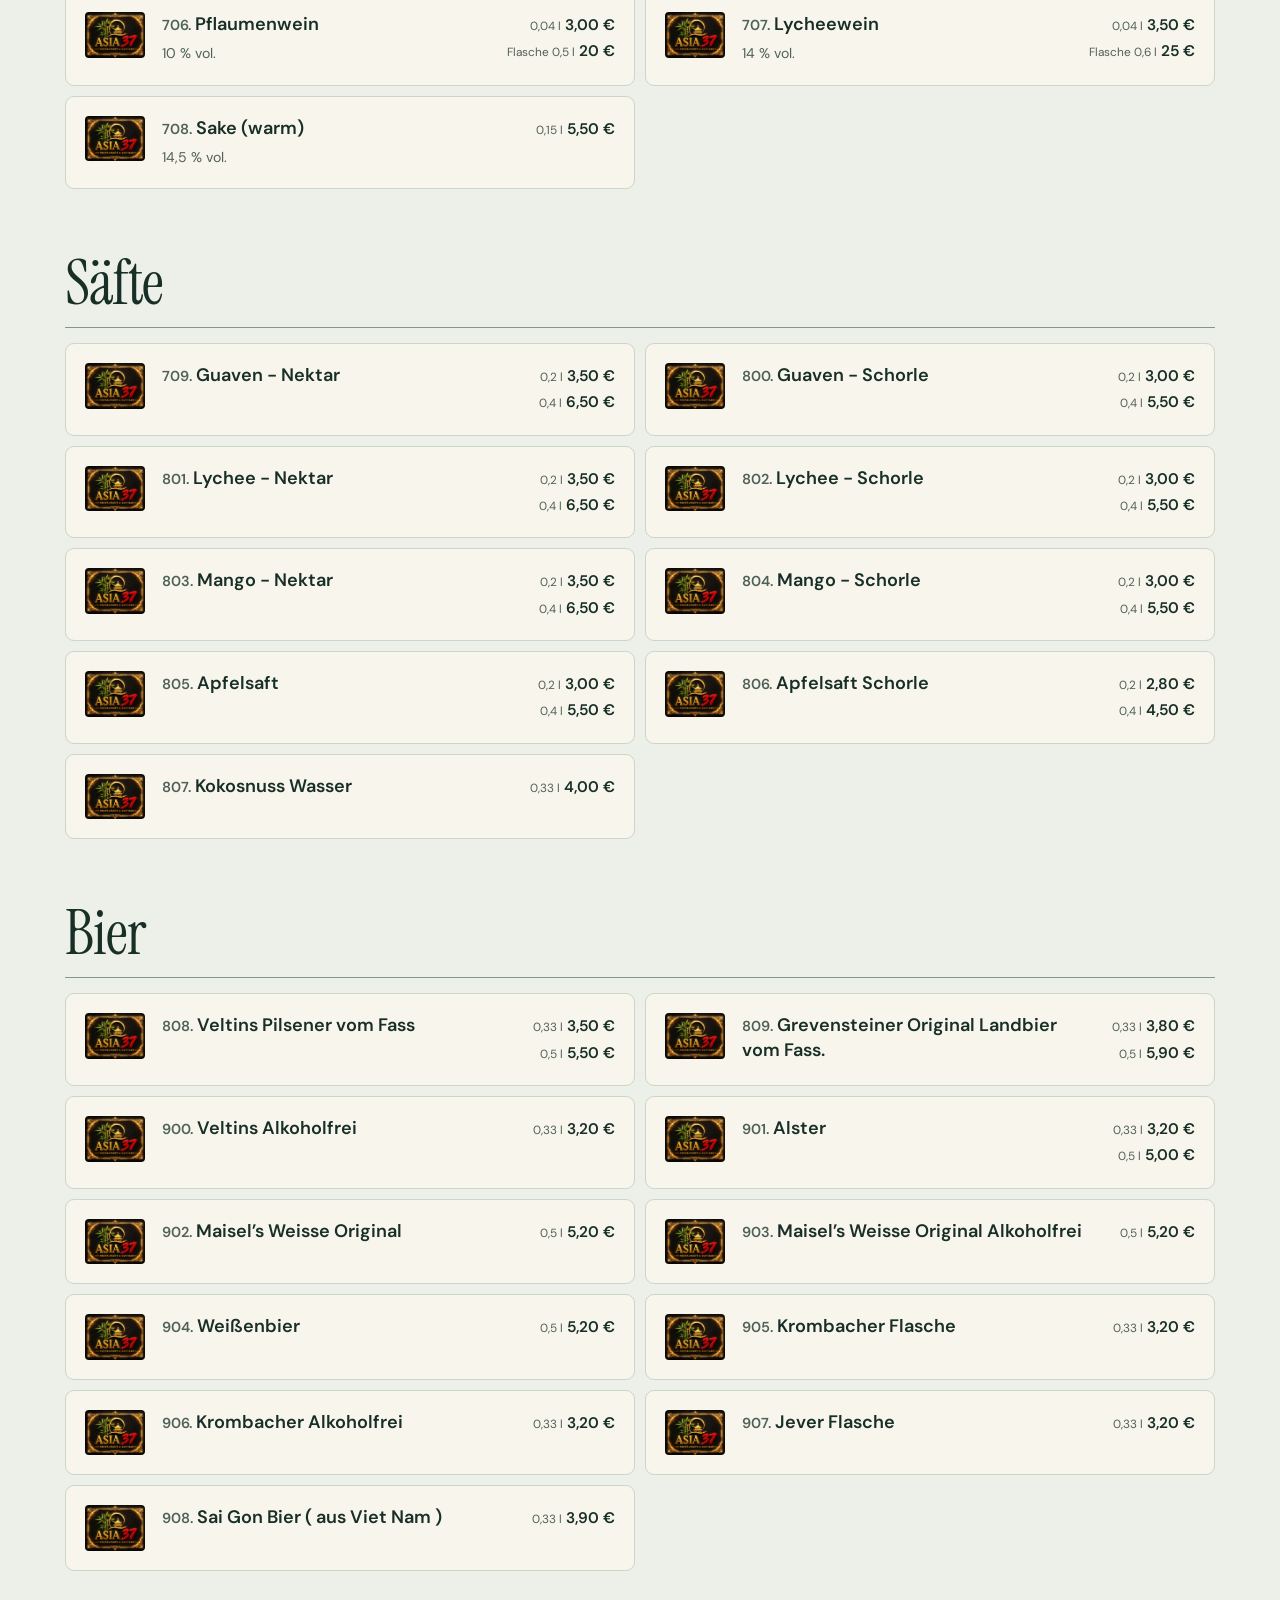
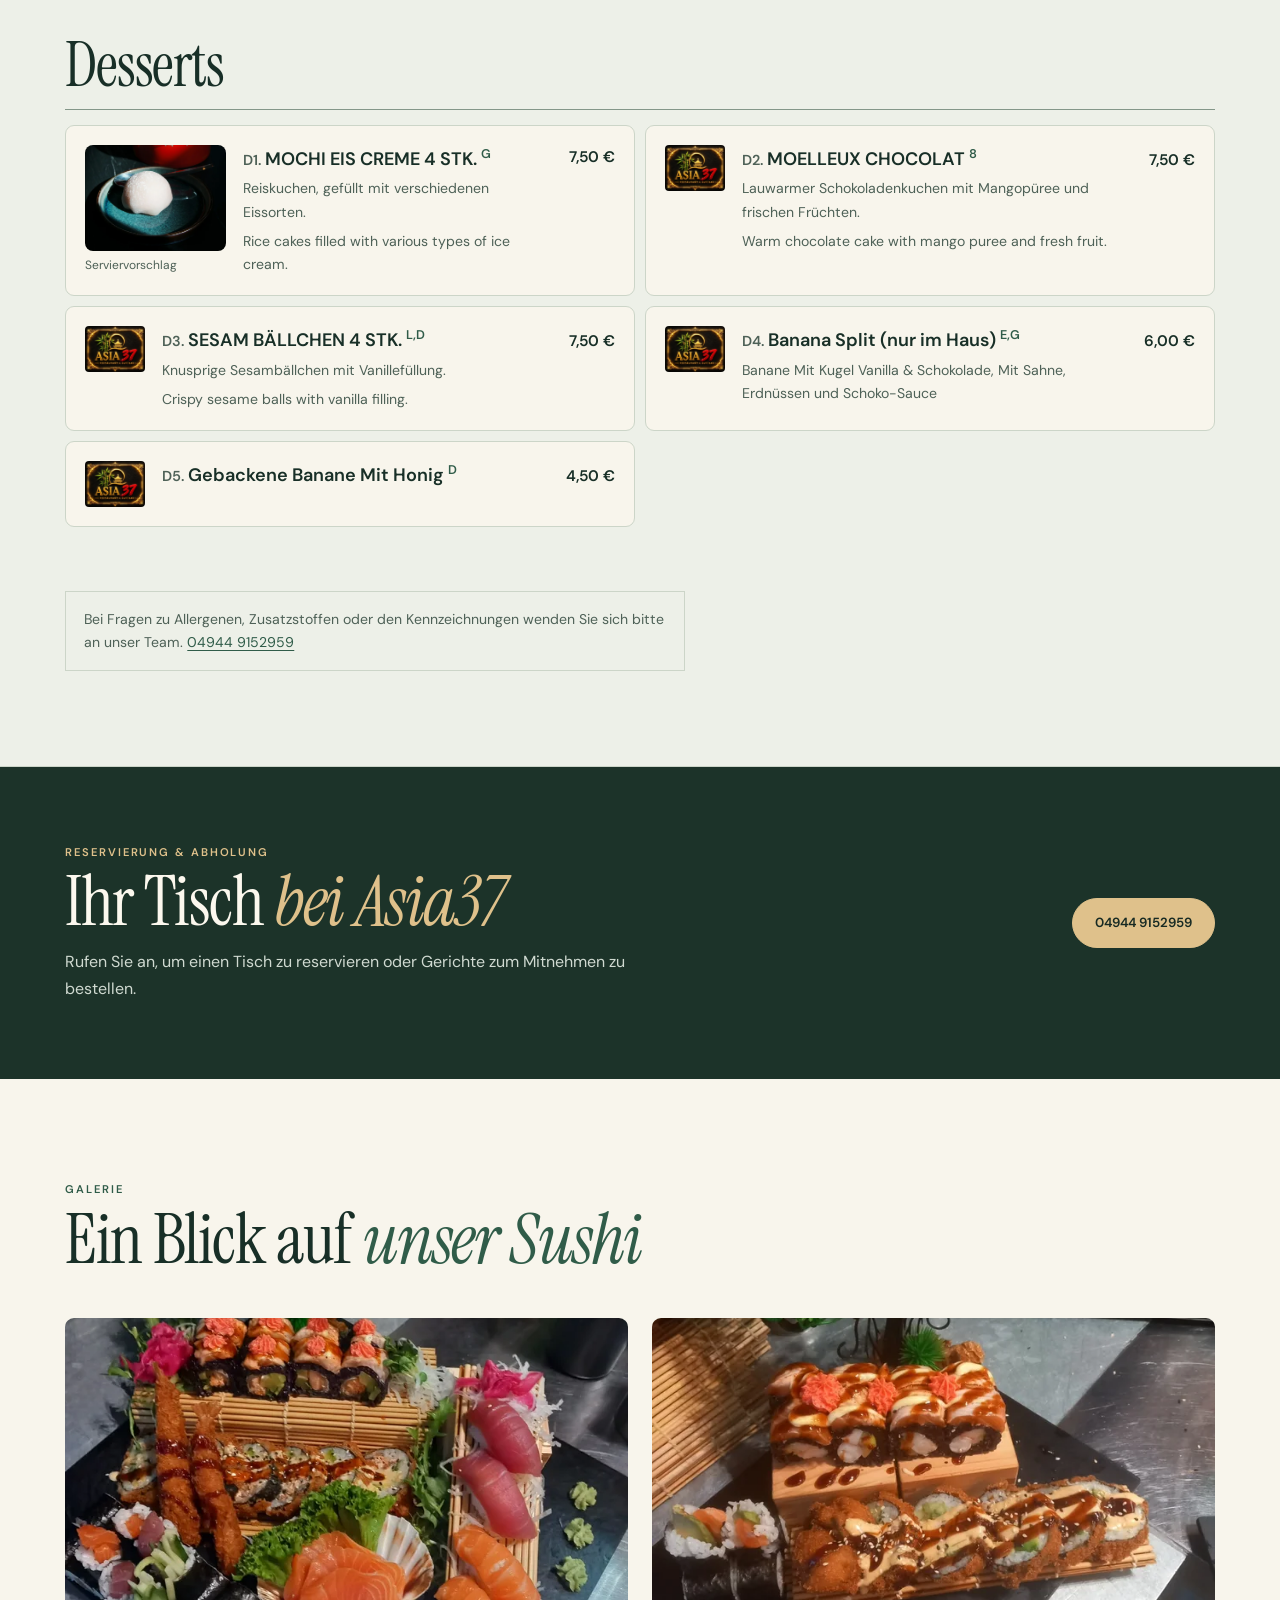
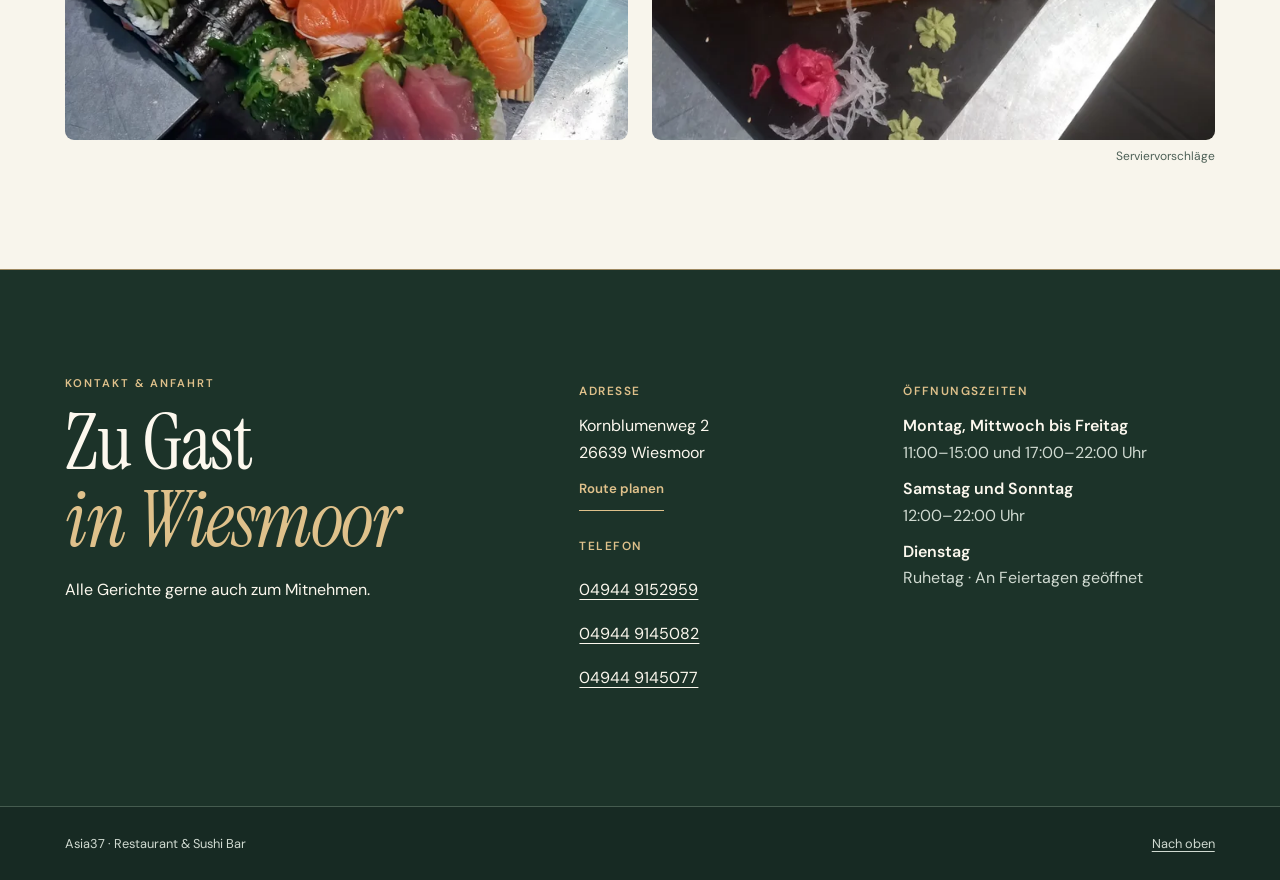
==== commit 8154e69b: "Integrate the menu and sushi gallery into the Asia37 homepage" ====
--- a/menu.html
+++ b/menu.html
@@ -4,958 +4,25 @@
   <meta charset="utf-8">
   <meta name="viewport" content="width=device-width, initial-scale=1">
   <title>Speisekarte · Asia37 Wiesmoor</title>
-  <meta name="description" content="Die Getränke- und Dessertkarte von Asia37 Wiesmoor mit vietnamesischem Kaffee, hausgemachter Limonade, Desserts und Informationen zum Wochenendbuffet.">
-  <meta property="og:type" content="website">
-  <meta property="og:locale" content="de_DE">
+  <meta name="description" content="Getränke, Desserts und Wochenendbuffet bei Asia37 in Wiesmoor.">
   <meta property="og:title" content="Speisekarte · Asia37 Wiesmoor">
-  <meta property="og:description" content="Getränke, Desserts und Wochenendbuffet bei Asia37 in Wiesmoor.">
-  <meta property="og:image" content="https://hoangcaster-website.github.io/Asia-37/assets/coffee.webp">
+  <meta property="og:image" content="https://hoangcaster-website.github.io/Asia-37/assets/buffet/sushi-mix.webp">
   <meta name="theme-color" content="#172a23">
+  <link rel="canonical" href="https://hoangcaster-website.github.io/Asia-37/">
   <link rel="icon" href="assets/favicon.png" type="image/png">
-  <link rel="preload" href="assets/fonts/instrument-serif-normal.woff2" as="font" type="font/woff2" crossorigin>
   <link rel="stylesheet" href="assets/site.css">
-  <script src="assets/site.js" defer></script>
-  <script src="assets/menu-search.js" defer></script>
+  <script>
+    const destination = new URL("index.html", window.location.href);
+    const section = window.location.hash;
+    destination.search = window.location.search;
+    destination.hash = section && section !== "#main" ? section : "#speisekarte";
+    window.location.replace(destination);
+  </script>
 </head>
-<body id="oben">
-  <a class="skip-link" href="#main">Zum Inhalt</a>
-  <header class="site-header">
-    <div class="shell header-inner">
-      <a class="brand" href="./" aria-label="Asia37 – Startseite">
-        <img src="assets/asia37-logo.webp" width="540" height="411" alt="Asia37">
-      </a>
-      <button class="nav-toggle" type="button" aria-expanded="false" aria-controls="main-nav" hidden>Menü <span aria-hidden="true"></span></button>
-      <nav id="main-nav" aria-label="Hauptnavigation">
-        <a href="index.html#haus">Unser Haus</a>
-        <a href="index.html#getraenke-desserts">Getränke &amp; Desserts</a>
-        <a href="#buffet">Buffet</a>
-        <a href="menu.html" aria-current="page">Speisekarte</a>
-        <a href="index.html#kontakt">Kontakt</a>
-      </nav>
-      <a class="header-call" href="tel:+4949449152959">Reservieren</a>
-    </div>
-  </header>
-  <main id="main" tabindex="-1">
-    <section class="menu-hero" aria-labelledby="menu-title">
-      <div class="shell menu-hero-inner">
-        <div>
-          <p class="eyebrow">Speisekarte</p>
-          <h1 id="menu-title">Getränke <em>&amp; Desserts</em></h1>
-          <a class="text-link" href="#buffet">Zum Wochenendbuffet <span aria-hidden="true">↓</span></a>
-        </div>
-        <figure class="menu-photo menu-hero-photo">
-          <img src="assets/sushi-compact.webp" width="780" height="585" alt="Zwei Lachs-Nigiri auf dunklem Geschirr">
-          <figcaption>Sushi · Serviervorschlag</figcaption>
-        </figure>
-      </div>
-    </section>
-    <div class="shell menu-layout">
-      <form class="menu-search" role="search" aria-label="Speisekarte" hidden>
-        <label for="menu-query">Speisekarte durchsuchen</label>
-        <div class="menu-search-controls">
-          <input id="menu-query" name="q" type="search" placeholder="Name, Nummer oder Zutat" autocomplete="off">
-          <button type="reset" hidden>Suche löschen</button>
-        </div>
-        <p class="menu-search-status" role="status"></p>
-      </form>
-      <nav class="menu-jump" aria-label="Rubriken der Speisekarte">
-        <p class="eyebrow">Rubriken</p>
-        <ul role="list">
-          <li><a href="#warme-getraenke">Warme Getränke</a></li>
-          <li><a href="#kalte-getraenke">Kalte Getränke</a></li>
-          <li><a href="#hausgemacht">Hausgemachte Getränke</a></li>
-          <li><a href="#limonade">Limonade</a></li>
-          <li><a href="#eistee">Homemade Ice Tea</a></li>
-          <li><a href="#wein">Wein</a></li>
-          <li><a href="#cocktails">Cocktails &amp; Longdrinks</a></li>
-          <li><a href="#mocktails">Mocktail</a></li>
-          <li><a href="#alkol">Spirituosen</a></li>
-          <li><a href="#saefte">Säfte</a></li>
-          <li><a href="#bier">Bier</a></li>
-          <li><a href="#desserts">Desserts</a></li>
-          <li><a href="#buffet">Buffet &amp; Sushi</a></li>
-        </ul>
-      </nav>
-      <article class="menu-content" aria-label="Getränke und Desserts">
-      <section class="menu-section" aria-labelledby="warme-getraenke">
-        <div class="menu-section-heading">
-          <h2 id="warme-getraenke">Warme Getränke</h2>
-        </div>
-        <ul class="menu-items" role="list">
-          <li class="menu-item">
-            <div>
-              <h3><span class="item-number">300.</span> Vietnamesischer Kaffee (warm) <sup>2</sup></h3>
-            </div>
-            <div class="item-prices">
-              <span>4,00&nbsp;€</span>
-            </div>
-          </li>
-          <li class="menu-item">
-            <div>
-              <h3><span class="item-number">301.</span> Vietnamesischer Kaffee mit Kondensmilch <sup>8,13</sup></h3>
-            </div>
-            <div class="item-prices">
-              <span>4,50&nbsp;€</span>
-            </div>
-          </li>
-          <li class="menu-item">
-            <div>
-              <h3><span class="item-number">302.</span> Kaffee <sup>2</sup></h3>
-            </div>
-            <div class="item-prices">
-              <span>3,00&nbsp;€</span>
-            </div>
-          </li>
-          <li class="menu-item">
-            <div>
-              <h3><span class="item-number">303.</span> Espresso <sup>2</sup></h3>
-            </div>
-            <div class="item-prices">
-              <span>2,80&nbsp;€</span>
-            </div>
-          </li>
-          <li class="menu-item">
-            <div>
-              <h3><span class="item-number">304.</span> Cappuccino <sup>G,2</sup></h3>
-            </div>
-            <div class="item-prices">
-              <span>3,50&nbsp;€</span>
-            </div>
-          </li>
-          <li class="menu-item">
-            <div>
-              <h3><span class="item-number">305.</span> ASIA37 Tee (warm)</h3>
-              <p>Grün Tee, Zitronengras, Ingwer, Minze, Limette, Honig</p>
-            </div>
-            <div class="item-prices">
-              <span>4,00&nbsp;€</span>
-            </div>
-          </li>
-        </ul>
-      </section>
-      <section class="menu-section" aria-labelledby="kalte-getraenke">
-        <div class="menu-section-heading">
-          <h2 id="kalte-getraenke">Kalt Getränke</h2>
-        </div>
-        <ul class="menu-items" role="list">
-          <li class="menu-item">
-            <div>
-              <h3><span class="item-number">306.</span> Mineralwasser Selters</h3>
-            </div>
-            <div class="item-prices">
-              <span><small>0,25 l</small> 2,90&nbsp;€</span>
-              <span><small>0,7 l</small> 6,50&nbsp;€</span>
-            </div>
-          </li>
-          <li class="menu-item">
-            <div>
-              <h3><span class="item-number">307.</span> Coca Cola / Cola Zero <sup>1,3,2</sup></h3>
-            </div>
-            <div class="item-prices">
-              <span><small>0,2 l</small> 3,00&nbsp;€</span>
-              <span><small>0,4 l</small> 4,50&nbsp;€</span>
-            </div>
-          </li>
-          <li class="menu-item">
-            <div>
-              <h3><span class="item-number">308.</span> Sprite <sup>1,3</sup></h3>
-            </div>
-            <div class="item-prices">
-              <span><small>0,2 l</small> 3,00&nbsp;€</span>
-              <span><small>0,4 l</small> 4,50&nbsp;€</span>
-            </div>
-          </li>
-          <li class="menu-item">
-            <div>
-              <h3><span class="item-number">409.</span> Fanta <sup>1,3</sup></h3>
-            </div>
-            <div class="item-prices">
-              <span><small>0,2 l</small> 3,00&nbsp;€</span>
-              <span><small>0,4 l</small> 4,50&nbsp;€</span>
-            </div>
-          </li>
-          <li class="menu-item">
-            <div>
-              <h3><span class="item-number">400.</span> Mezzomix <sup>1,3,2</sup></h3>
-            </div>
-            <div class="item-prices">
-              <span><small>0,2 l</small> 3,00&nbsp;€</span>
-              <span><small>0,4 l</small> 4,50&nbsp;€</span>
-            </div>
-          </li>
-          <li class="menu-item">
-            <div>
-              <h3><span class="item-number">401.</span> Ginger Ale <sup>2,13</sup></h3>
-            </div>
-            <div class="item-prices">
-              <span>3,20&nbsp;€</span>
-            </div>
-          </li>
-          <li class="menu-item">
-            <div>
-              <h3><span class="item-number">402.</span> Bitte Lemon <sup>2,13</sup></h3>
-            </div>
-            <div class="item-prices">
-              <span>3,20&nbsp;€</span>
-            </div>
-          </li>
-          <li class="menu-item">
-            <div>
-              <h3><span class="item-number">403.</span> Vitamalz <sup>2,1,3</sup></h3>
-            </div>
-            <div class="item-prices">
-              <span>3,20&nbsp;€</span>
-            </div>
-          </li>
-        </ul>
-      </section>
-      <section class="menu-section" aria-labelledby="hausgemacht">
-        <div class="menu-section-heading">
-          <h2 id="hausgemacht">Hausgemachte Getränke</h2>
-          <p>0,4 l</p>
-        </div>
-        <ul class="menu-items" role="list">
-          <li class="menu-item">
-            <div>
-              <h3><span class="item-number">404.</span> Nuoc Chanh Da <sup>1,8</sup></h3>
-              <p>Frishe Limette, brauner Zucker und Still- oder Sprudelwasser</p>
-              <p lang="en">Fresh lime, brown sugar, and still or sparkling water</p>
-            </div>
-            <div class="item-prices">
-              <span>5,50&nbsp;€</span>
-            </div>
-          </li>
-          <li class="menu-item">
-            <div>
-              <h3><span class="item-number">405.</span> Mango Lassi <sup>G</sup></h3>
-              <p>Mangopüree, Naturjogurt, Prise Zucker</p>
-            </div>
-            <div class="item-prices">
-              <span>5,50&nbsp;€</span>
-            </div>
-          </li>
-          <li class="menu-item">
-            <div>
-              <h3><span class="item-number">406.</span> Avocado Lassi <sup>G</sup></h3>
-              <p>Avocados, Milch, Prise Zucker</p>
-            </div>
-            <div class="item-prices">
-              <span>5,50&nbsp;€</span>
-            </div>
-          </li>
-          <li class="menu-item">
-            <div>
-              <h3><span class="item-number">407.</span> Vietnamesischer Eiskaffee <sup>2</sup></h3>
-            </div>
-            <div class="item-prices">
-              <span>4,50&nbsp;€</span>
-            </div>
-          </li>
-          <li class="menu-item menu-item--illustrated">
-            <div>
-              <h3><span class="item-number">408.</span> Vietnamesischer Eiskaffee mit Kondensmilch <sup>2,G</sup></h3>
-            </div>
-            <div class="item-prices">
-              <span>5,00&nbsp;€</span>
-            </div>
-            <figure class="menu-photo">
-              <img src="assets/coffee.webp" width="800" height="1000" alt="Vietnamesischer Eiskaffee mit Kondensmilch im Glas" loading="lazy">
-              <figcaption>Serviervorschlag</figcaption>
-            </figure>
-          </li>
-        </ul>
-      </section>
-      <section class="menu-section" aria-labelledby="limonade">
-        <div class="menu-section-heading">
-          <h2 id="limonade">Limonade<sup>11</sup></h2>
-        </div>
-        <ul class="menu-items" role="list">
-          <li class="menu-item">
-            <div>
-              <h3>ASIA37 Limonade</h3>
-              <p>Frische Limette, Minze, Rohrzucker und Sodawasser. Hausgemachte Limonade. Wahlweise mit:</p>
-              <p lang="en">Fresh lime, mint, cane sugar and soda water. Homemade lemonade, optionally with:</p>
-            </div>
-            <div class="item-prices">
-              <span>5,50&nbsp;€</span>
-            </div>
-          </li>
-          <li class="menu-item">
-            <div>
-              <h3><span class="item-number">A1.</span> Ingwer <sup>8</sup></h3>
-              <p>Frischer Ingwer, Soda, Ingwer Sirup, Ginger Ale</p>
-              <p lang="en">Ginger: Fresh ginger, soda, ginger syrup, ginger ale.</p>
-            </div>
-          </li>
-          <li class="menu-item">
-            <div>
-              <h3><span class="item-number">A2.</span> Hollunder <sup>18</sup></h3>
-              <p>Frischer Limetten, Soda, Sirup, Ginger Ale</p>
-              <p lang="en">Elderberry: Fresh lime, soda, syrup, ginger ale.</p>
-            </div>
-          </li>
-          <li class="menu-item">
-            <div>
-              <h3><span class="item-number">A3.</span> Mango <sup>18</sup></h3>
-              <p>Frischer Limetten, Soda, Sirup, Mangosaft</p>
-              <p lang="en">Mango: Fresh lime, soda, syrup, mango juice.</p>
-            </div>
-          </li>
-          <li class="menu-item">
-            <div>
-              <h3><span class="item-number">A4.</span> Pfirsich <sup>18</sup></h3>
-              <p>Frischer Limetten, Soda, Sirup, White Peach</p>
-              <p lang="en">Peach: Fresh lime, soda, syrup, white peach.</p>
-            </div>
-          </li>
-          <li class="menu-item">
-            <div>
-              <h3><span class="item-number">A5.</span> Maracuja <sup>18</sup></h3>
-              <p>Frischer Limetten, Soda, Sirup, Maracuja Saft</p>
-              <p lang="en">Passion Fruit: Fresh lime, soda, syrup, passion fruit juice.</p>
-            </div>
-          </li>
-          <li class="menu-item">
-            <div>
-              <h3><span class="item-number">A6.</span> Erdbeere <sup>18</sup></h3>
-              <p>Frischer Limetten, Soda, Sirup, Wild Berry</p>
-              <p lang="en">Strawberry: Fresh lime, soda, syrup, wild berry.</p>
-            </div>
-          </li>
-          <li class="menu-item">
-            <div>
-              <h3><span class="item-number">A7.</span> Lychee <sup>8</sup></h3>
-              <p>Frischer Limetten, Soda, Litschisaft</p>
-              <p lang="en">Lychee: Fresh lime, soda, lychee juice.</p>
-            </div>
-          </li>
-        </ul>
-      </section>
-      <section class="menu-section" aria-labelledby="eistee">
-        <div class="menu-section-heading">
-          <h2 id="eistee">Homemade Ice Tea</h2>
-          <p>0,4 l</p>
-        </div>
-        <ul class="menu-items" role="list">
-          <li class="menu-item">
-            <div>
-              <h3><span class="item-number">T1.</span> Erdbeere Eistee</h3>
-            </div>
-            <div class="item-prices">
-              <span>5,90&nbsp;€</span>
-            </div>
-          </li>
-          <li class="menu-item">
-            <div>
-              <h3><span class="item-number">T2.</span> Mango Eistee</h3>
-            </div>
-            <div class="item-prices">
-              <span>5,90&nbsp;€</span>
-            </div>
-          </li>
-          <li class="menu-item">
-            <div>
-              <h3><span class="item-number">T3.</span> Pfirsich Eistee</h3>
-            </div>
-            <div class="item-prices">
-              <span>5,90&nbsp;€</span>
-            </div>
-          </li>
-          <li class="menu-item">
-            <div>
-              <h3><span class="item-number">T4.</span> Lychee Eistee</h3>
-            </div>
-            <div class="item-prices">
-              <span>5,90&nbsp;€</span>
-            </div>
-          </li>
-        </ul>
-      </section>
-      <section class="menu-section" aria-labelledby="wein">
-        <div class="menu-section-heading">
-          <h2 id="wein">Wein</h2>
-        </div>
-        <ul class="menu-items" role="list">
-          <li class="menu-item">
-            <div>
-              <h3><span class="item-number">408.</span> Chardonnay - W.Halbtrocken <sup>4</sup></h3>
-              <p>12 % vol.</p>
-            </div>
-            <div class="item-prices">
-              <span><small>0,2 l</small> 5,00&nbsp;€</span>
-              <span><small>0,75 l</small> 20,00&nbsp;€</span>
-            </div>
-          </li>
-          <li class="menu-item">
-            <div>
-              <h3><span class="item-number">409.</span> Pinot Grigio - Weiss Trocken <sup>4</sup></h3>
-              <p>12 % vol.</p>
-            </div>
-            <div class="item-prices">
-              <span><small>0,2 l</small> 5,50&nbsp;€</span>
-              <span><small>0,75 l</small> 21,00&nbsp;€</span>
-            </div>
-          </li>
-          <li class="menu-item">
-            <div>
-              <h3><span class="item-number">500.</span> Moscato - Weiss Süß <sup>4</sup></h3>
-              <p>8,5 % vol.</p>
-            </div>
-            <div class="item-prices">
-              <span><small>0,2 l</small> 5,00&nbsp;€</span>
-              <span><small>0,75 l</small> 20,00&nbsp;€</span>
-            </div>
-          </li>
-          <li class="menu-item">
-            <div>
-              <h3><span class="item-number">501.</span> Merlot - Rot Trocken <sup>4</sup></h3>
-              <p>13,5 % vol.</p>
-            </div>
-            <div class="item-prices">
-              <span><small>0,2 l</small> 5,50&nbsp;€</span>
-              <span><small>0,75 l</small> 21,00&nbsp;€</span>
-            </div>
-          </li>
-          <li class="menu-item">
-            <div>
-              <h3><span class="item-number">502.</span> Dornfelder – Rot Halbtrocken <sup>4</sup></h3>
-              <p>12 % vol.</p>
-            </div>
-            <div class="item-prices">
-              <span><small>0,2 l</small> 5,00&nbsp;€</span>
-              <span><small>0,75 l</small> 20,00&nbsp;€</span>
-            </div>
-          </li>
-          <li class="menu-item">
-            <div>
-              <h3><span class="item-number">503.</span> Rose – Halbtrocken <sup>4</sup></h3>
-              <p>11 % vol.</p>
-            </div>
-            <div class="item-prices">
-              <span><small>0,2 l</small> 5,00&nbsp;€</span>
-              <span><small>0,75 l</small> 20,00&nbsp;€</span>
-            </div>
-          </li>
-          <li class="menu-item">
-            <div>
-              <h3><span class="item-number">504.</span> Wein Schorle</h3>
-            </div>
-            <div class="item-prices">
-              <span><small>0,2 l</small> 4,50&nbsp;€</span>
-            </div>
-          </li>
-          <li class="menu-item">
-            <div>
-              <h3><span class="item-number">505.</span> Sekt</h3>
-              <p>10,5 % vol.</p>
-            </div>
-            <div class="item-prices">
-              <span><small>0,1 l</small> 2,00&nbsp;€</span>
-            </div>
-          </li>
-        </ul>
-      </section>
-      <section class="menu-section" aria-labelledby="cocktails">
-        <div class="menu-section-heading">
-          <h2 id="cocktails">Cocktails Alkohol &amp; Longdrinks</h2>
-          <p>0,4 l</p>
-        </div>
-        <ul class="menu-items" role="list">
-          <li class="menu-item">
-            <div>
-              <h3><span class="item-number">506.</span> Aperol Spritz <sup>4,1,2</sup></h3>
-              <p>Prosecco, Aperol, Soda</p>
-            </div>
-            <div class="item-prices">
-              <span>7,90&nbsp;€</span>
-            </div>
-          </li>
-          <li class="menu-item">
-            <div>
-              <h3><span class="item-number">507.</span> Lillet Wild Berry <sup>1,8,12</sup></h3>
-              <p>Lillet, Schweppes Wild Berry, Prosecco</p>
-            </div>
-            <div class="item-prices">
-              <span>7,90&nbsp;€</span>
-            </div>
-          </li>
-          <li class="menu-item">
-            <div>
-              <h3><span class="item-number">508.</span> Prosecco <sup>1,8,12</sup></h3>
-              <p>Erfrischender, pritzelnder Schaumwein</p>
-            </div>
-            <div class="item-prices">
-              <span>7,90&nbsp;€</span>
-            </div>
-          </li>
-          <li class="menu-item">
-            <div>
-              <h3><span class="item-number">509.</span> Pina Colada <sup>1,4,8,12</sup></h3>
-              <p>Weißer Rum, Ananassaft, Schlagsahne &amp; Kokossirup</p>
-            </div>
-            <div class="item-prices">
-              <span>8,50&nbsp;€</span>
-            </div>
-          </li>
-          <li class="menu-item">
-            <div>
-              <h3><span class="item-number">600.</span> Sweet &amp; Sour Passion <sup>1,4,8,12</sup></h3>
-              <p>Wodka, Vanillesirup, Limettensaft &amp; Maracujasaft</p>
-            </div>
-            <div class="item-prices">
-              <span>8,50&nbsp;€</span>
-            </div>
-          </li>
-          <li class="menu-item">
-            <div>
-              <h3><span class="item-number">601.</span> Caipirinha <sup>1,4,8,12</sup></h3>
-              <p>Pitu, frische Limettenstücke, Rohrzucker &amp; Eis</p>
-            </div>
-            <div class="item-prices">
-              <span>8,50&nbsp;€</span>
-            </div>
-          </li>
-          <li class="menu-item">
-            <div>
-              <h3><span class="item-number">602.</span> Asia 37 Crush on you <sup>1,4,8,12</sup></h3>
-              <p>Weißer Rum, Kokossirup, Erdbeersirup, Grenadine, Ananas- &amp; Orangensaf</p>
-            </div>
-            <div class="item-prices">
-              <span>8,50&nbsp;€</span>
-            </div>
-          </li>
-          <li class="menu-item">
-            <div>
-              <h3><span class="item-number">603.</span> Fruit Punch <sup>1,4,8,12</sup></h3>
-              <p>Weißer Rum, Limettensirup, Orangensaft, Maracujasaft &amp; Ananassaft</p>
-            </div>
-            <div class="item-prices">
-              <span>8,50&nbsp;€</span>
-            </div>
-          </li>
-          <li class="menu-item">
-            <div>
-              <h3><span class="item-number">604.</span> Da Nang Sunset <sup>1,2</sup></h3>
-              <p>Malibu, Ananassaft, Grenadinesirup</p>
-            </div>
-            <div class="item-prices">
-              <span>8,50&nbsp;€</span>
-            </div>
-          </li>
-          <li class="menu-item">
-            <div>
-              <h3><span class="item-number">605.</span> Ha Long Bay <sup>4,1,2</sup></h3>
-              <p>Vodka, Curacao, Maracuja-Sirup, Orange, Soda, Minze</p>
-            </div>
-            <div class="item-prices">
-              <span>8,50&nbsp;€</span>
-            </div>
-          </li>
-        </ul>
-      </section>
-      <section class="menu-section" aria-labelledby="mocktails">
-        <div class="menu-section-heading">
-          <h2 id="mocktails">Mocktail</h2>
-          <p>Cocktails ohne Alkohol · 0,4 l</p>
-        </div>
-        <ul class="menu-items" role="list">
-          <li class="menu-item">
-            <div>
-              <h3><span class="item-number">606.</span> COCONUT KISS <sup>G,8,1</sup></h3>
-              <p>Kokos-Sirup, Sahne, Ananassaft</p>
-            </div>
-            <div class="item-prices">
-              <span>7,50&nbsp;€</span>
-            </div>
-          </li>
-          <li class="menu-item">
-            <div>
-              <h3><span class="item-number">607.</span> ASIA37 LOVE <sup>G,8,1</sup></h3>
-              <p>Sahne, Ananas-Orangensaft, Erdbeere, Kokos – Sirup, Grenadine</p>
-            </div>
-            <div class="item-prices">
-              <span>7,50&nbsp;€</span>
-            </div>
-          </li>
-          <li class="menu-item">
-            <div>
-              <h3><span class="item-number">608.</span> SUNSHINE <sup>8,1</sup></h3>
-              <p>Ananas, Orangen, Maracujasaft, Limetten, Grenadine.</p>
-            </div>
-            <div class="item-prices">
-              <span>7,50&nbsp;€</span>
-            </div>
-          </li>
-          <li class="menu-item">
-            <div>
-              <h3><span class="item-number">609.</span> Da Nang Sunset <sup>4,1,8</sup></h3>
-              <p>Lycheesaft, Grenadinesirup, Limette, Minze, Soda</p>
-            </div>
-            <div class="item-prices">
-              <span>7,50&nbsp;€</span>
-            </div>
-          </li>
-          <li class="menu-item">
-            <div>
-              <h3><span class="item-number">700.</span> Ha Long Bay <sup>4,1,8</sup></h3>
-              <p>Curacao, Orange, Maracuja-Sirup, Minze, Soda</p>
-            </div>
-            <div class="item-prices">
-              <span>7,50&nbsp;€</span>
-            </div>
-          </li>
-          <li class="menu-item">
-            <div>
-              <h3><span class="item-number">701.</span> Moskito <sup>4,1,8</sup></h3>
-              <p>Limette, Minze, Rohrzucker, Ginger Ale</p>
-            </div>
-            <div class="item-prices">
-              <span>7,50&nbsp;€</span>
-            </div>
-          </li>
-        </ul>
-      </section>
-      <section class="menu-section" aria-labelledby="alkol">
-        <div class="menu-section-heading">
-          <h2 id="alkol">Alkol</h2>
-        </div>
-        <ul class="menu-items" role="list">
-          <li class="menu-item">
-            <div>
-              <h3><span class="item-number">702.</span> Remy Martin Cognac</h3>
-              <p>40 % vol.</p>
-            </div>
-            <div class="item-prices">
-              <span><small>0,04 l</small> <span class="price-note">Preis bitte erfragen</span></span>
-            </div>
-          </li>
-          <li class="menu-item">
-            <div>
-              <h3><span class="item-number">703.</span> Jack Daniel&#x27;s Whiskey</h3>
-              <p>40 % vol.</p>
-            </div>
-            <div class="item-prices">
-              <span><small>0,04 l</small> 4,50&nbsp;€</span>
-            </div>
-          </li>
-          <li class="menu-item">
-            <div>
-              <h3><span class="item-number">704.</span> Absolut Vodka</h3>
-              <p>40 % vol.</p>
-            </div>
-            <div class="item-prices">
-              <span><small>0,02 l</small> 3,00&nbsp;€</span>
-              <span><small>Flasche 0,7 l</small> 40&nbsp;€</span>
-            </div>
-          </li>
-          <li class="menu-item">
-            <div>
-              <h3><span class="item-number">705.</span> Jägermeister</h3>
-              <p>35 % vol.</p>
-            </div>
-            <div class="item-prices">
-              <span><small>0,02 l</small> 2,50&nbsp;€</span>
-              <span><small>Flasche 0,7 l</small> 25&nbsp;€</span>
-            </div>
-          </li>
-          <li class="menu-item">
-            <div>
-              <h3><span class="item-number">706.</span> Pflaumenwein</h3>
-              <p>10 % vol.</p>
-            </div>
-            <div class="item-prices">
-              <span><small>0,04 l</small> 3,00&nbsp;€</span>
-              <span><small>Flasche 0,5 l</small> 20&nbsp;€</span>
-            </div>
-          </li>
-          <li class="menu-item">
-            <div>
-              <h3><span class="item-number">707.</span> Lycheewein</h3>
-              <p>14 % vol.</p>
-            </div>
-            <div class="item-prices">
-              <span><small>0,04 l</small> 3,50&nbsp;€</span>
-              <span><small>Flasche 0,6 l</small> 25&nbsp;€</span>
-            </div>
-          </li>
-          <li class="menu-item">
-            <div>
-              <h3><span class="item-number">708.</span> Sake (warm)</h3>
-              <p>14,5 % vol.</p>
-            </div>
-            <div class="item-prices">
-              <span><small>0,15 l</small> 5,50&nbsp;€</span>
-            </div>
-          </li>
-        </ul>
-      </section>
-      <section class="menu-section" aria-labelledby="saefte">
-        <div class="menu-section-heading">
-          <h2 id="saefte">Säfte</h2>
-        </div>
-        <ul class="menu-items" role="list">
-          <li class="menu-item">
-            <div>
-              <h3><span class="item-number">709.</span> Guaven - Nektar</h3>
-            </div>
-            <div class="item-prices">
-              <span><small>0,2 l</small> 3,50&nbsp;€</span>
-              <span><small>0,4 l</small> 6,50&nbsp;€</span>
-            </div>
-          </li>
-          <li class="menu-item">
-            <div>
-              <h3><span class="item-number">800.</span> Guaven - Schorle</h3>
-            </div>
-            <div class="item-prices">
-              <span><small>0,2 l</small> 3,00&nbsp;€</span>
-              <span><small>0,4 l</small> 5,50&nbsp;€</span>
-            </div>
-          </li>
-          <li class="menu-item">
-            <div>
-              <h3><span class="item-number">801.</span> Lychee - Nektar</h3>
-            </div>
-            <div class="item-prices">
-              <span><small>0,2 l</small> 3,50&nbsp;€</span>
-              <span><small>0,4 l</small> 6,50&nbsp;€</span>
-            </div>
-          </li>
-          <li class="menu-item">
-            <div>
-              <h3><span class="item-number">802.</span> Lychee - Schorle</h3>
-            </div>
-            <div class="item-prices">
-              <span><small>0,2 l</small> 3,00&nbsp;€</span>
-              <span><small>0,4 l</small> 5,50&nbsp;€</span>
-            </div>
-          </li>
-          <li class="menu-item">
-            <div>
-              <h3><span class="item-number">803.</span> Mango - Nektar</h3>
-            </div>
-            <div class="item-prices">
-              <span><small>0,2 l</small> 3,50&nbsp;€</span>
-              <span><small>0,4 l</small> 6,50&nbsp;€</span>
-            </div>
-          </li>
-          <li class="menu-item">
-            <div>
-              <h3><span class="item-number">804.</span> Mango - Schorle</h3>
-            </div>
-            <div class="item-prices">
-              <span><small>0,2 l</small> 3,00&nbsp;€</span>
-              <span><small>0,4 l</small> 5,50&nbsp;€</span>
-            </div>
-          </li>
-          <li class="menu-item">
-            <div>
-              <h3><span class="item-number">805.</span> Apfelsaft</h3>
-            </div>
-            <div class="item-prices">
-              <span><small>0,2 l</small> 3,00&nbsp;€</span>
-              <span><small>0,4 l</small> 5,50&nbsp;€</span>
-            </div>
-          </li>
-          <li class="menu-item">
-            <div>
-              <h3><span class="item-number">806.</span> Apfelsaft Schorle</h3>
-            </div>
-            <div class="item-prices">
-              <span><small>0,2 l</small> 2,80&nbsp;€</span>
-              <span><small>0,4 l</small> 4,50&nbsp;€</span>
-            </div>
-          </li>
-          <li class="menu-item">
-            <div>
-              <h3><span class="item-number">807.</span> Kokosnuss Wasser</h3>
-            </div>
-            <div class="item-prices">
-              <span><small>0,33 l</small> 4,00&nbsp;€</span>
-            </div>
-          </li>
-        </ul>
-      </section>
-      <section class="menu-section" aria-labelledby="bier">
-        <div class="menu-section-heading">
-          <h2 id="bier">Bier</h2>
-        </div>
-        <ul class="menu-items" role="list">
-          <li class="menu-item">
-            <div>
-              <h3><span class="item-number">808.</span> Veltins Pilsener vom Fass</h3>
-            </div>
-            <div class="item-prices">
-              <span><small>0,33 l</small> 3,50&nbsp;€</span>
-              <span><small>0,5 l</small> 5,50&nbsp;€</span>
-            </div>
-          </li>
-          <li class="menu-item">
-            <div>
-              <h3><span class="item-number">809.</span> Grevensteiner Original Landbier vom Fass.</h3>
-            </div>
-            <div class="item-prices">
-              <span><small>0,33 l</small> 3,80&nbsp;€</span>
-              <span><small>0,5 l</small> 5,90&nbsp;€</span>
-            </div>
-          </li>
-          <li class="menu-item">
-            <div>
-              <h3><span class="item-number">900.</span> Veltins Alkoholfrei</h3>
-            </div>
-            <div class="item-prices">
-              <span><small>0,33 l</small> 3,20&nbsp;€</span>
-            </div>
-          </li>
-          <li class="menu-item">
-            <div>
-              <h3><span class="item-number">901.</span> Alster</h3>
-            </div>
-            <div class="item-prices">
-              <span><small>0,33 l</small> 3,20&nbsp;€</span>
-              <span><small>0,5 l</small> 5,00&nbsp;€</span>
-            </div>
-          </li>
-          <li class="menu-item">
-            <div>
-              <h3><span class="item-number">902.</span> Maisel’s Weisse Original</h3>
-            </div>
-            <div class="item-prices">
-              <span><small>0,5 l</small> 5,20&nbsp;€</span>
-            </div>
-          </li>
-          <li class="menu-item">
-            <div>
-              <h3><span class="item-number">903.</span> Maisel’s Weisse Original Alkoholfrei</h3>
-            </div>
-            <div class="item-prices">
-              <span><small>0,5 l</small> 5,20&nbsp;€</span>
-            </div>
-          </li>
-          <li class="menu-item">
-            <div>
-              <h3><span class="item-number">904.</span> Weißenbier</h3>
-            </div>
-            <div class="item-prices">
-              <span><small>0,5 l</small> 5,20&nbsp;€</span>
-            </div>
-          </li>
-          <li class="menu-item">
-            <div>
-              <h3><span class="item-number">905.</span> Krombacher Flasche</h3>
-            </div>
-            <div class="item-prices">
-              <span><small>0,33 l</small> 3,20&nbsp;€</span>
-            </div>
-          </li>
-          <li class="menu-item">
-            <div>
-              <h3><span class="item-number">906.</span> Krombacher Alkoholfrei</h3>
-            </div>
-            <div class="item-prices">
-              <span><small>0,33 l</small> 3,20&nbsp;€</span>
-            </div>
-          </li>
-          <li class="menu-item">
-            <div>
-              <h3><span class="item-number">907.</span> Jever Flasche</h3>
-            </div>
-            <div class="item-prices">
-              <span><small>0,33 l</small> 3,20&nbsp;€</span>
-            </div>
-          </li>
-          <li class="menu-item">
-            <div>
-              <h3><span class="item-number">908.</span> Sai Gon Bier ( aus Viet Nam )</h3>
-            </div>
-            <div class="item-prices">
-              <span><small>0,33 l</small> 3,90&nbsp;€</span>
-            </div>
-          </li>
-        </ul>
-      </section>
-      <section class="menu-section" aria-labelledby="desserts">
-        <div class="menu-section-heading">
-          <h2 id="desserts">Desserts</h2>
-        </div>
-        <ul class="menu-items" role="list">
-          <li class="menu-item menu-item--illustrated">
-            <div>
-              <h3><span class="item-number">D1.</span> MOCHI EIS CREME 4 STK. <sup>G</sup></h3>
-              <p>Reiskuchen, gefüllt mit verschiedenen Eissorten.</p>
-              <p lang="en">Rice cakes filled with various types of ice cream.</p>
-            </div>
-            <div class="item-prices">
-              <span>7,50&nbsp;€</span>
-            </div>
-            <figure class="menu-photo">
-              <img src="assets/mochi.webp" width="640" height="640" alt="Mochi auf einem Keramikteller" loading="lazy">
-              <figcaption>Serviervorschlag</figcaption>
-            </figure>
-          </li>
-          <li class="menu-item">
-            <div>
-              <h3><span class="item-number">D2.</span> MOELLEUX CHOCOLAT <sup>8</sup></h3>
-              <p>Lauwarmer Schokoladenkuchen mit Mangopüree und frischen Früchten.</p>
-              <p lang="en">Warm chocolate cake with mango puree and fresh fruit.</p>
-            </div>
-            <div class="item-prices">
-              <span>7,50&nbsp;€</span>
-            </div>
-          </li>
-          <li class="menu-item">
-            <div>
-              <h3><span class="item-number">D3.</span> SESAM BÄLLCHEN 4 STK. <sup>L,D</sup></h3>
-              <p>Knusprige Sesambällchen mit Vanillefüllung.</p>
-              <p lang="en">Crispy sesame balls with vanilla filling.</p>
-            </div>
-            <div class="item-prices">
-              <span>7,50&nbsp;€</span>
-            </div>
-          </li>
-          <li class="menu-item">
-            <div>
-              <h3><span class="item-number">D4.</span> Banana Split (nur im Haus) <sup>E,G</sup></h3>
-              <p>Banane Mit Kugel Vanilla &amp; Schokolade, Mit Sahne, Erdnüssen und Schoko-Sauce</p>
-            </div>
-            <div class="item-prices">
-              <span>6,00&nbsp;€</span>
-            </div>
-          </li>
-          <li class="menu-item">
-            <div>
-              <h3><span class="item-number">D5.</span> Gebackene Banane Mit Honig <sup>D</sup></h3>
-            </div>
-            <div class="item-prices">
-              <span>4,50&nbsp;€</span>
-            </div>
-          </li>
-        </ul>
-      </section>
-        <p class="allergen-note" id="kennzeichnungen">Bei Fragen zu Allergenen, Zusatzstoffen oder den Kennzeichnungen wenden Sie sich bitte an unser Team. <a href="tel:+4949449152959">04944 9152959</a></p>
-      </article>
-    </div>
-    <section class="buffet" id="buffet" aria-labelledby="menu-buffet-title">
-      <div class="shell buffet-inner">
-        <div>
-          <p class="eyebrow">Freitag bis Sonntag</p>
-          <h2 id="menu-buffet-title">Buffet <em>&amp; Sushi</em></h2>
-          <p>Privatfeiern ab 15 Personen sind nach Vereinbarung auch in der Woche möglich.</p>
-          <a class="text-link" href="tel:+4949449152959">Tisch reservieren <span aria-hidden="true">↗</span></a>
-        </div>
-        <dl class="buffet-details">
-          <div><dt>Buffetzeiten</dt><dd>15:30–21:00 Uhr</dd></div>
-          <div><dt>Buffetpreis</dt><dd>21,90 €</dd></div>
-          <div><dt>Kinder von 4 bis 12 Jahren</dt><dd>1,30 € pro Lebensjahr</dd></div>
-        </dl>
-      </div>
-    </section>
+<body>
+  <main class="shell welcome">
+    <h1>Speisekarte</h1>
+    <p><a class="text-link" href="index.html#speisekarte">Zur Speisekarte von Asia37</a></p>
   </main>
-  <footer class="site-footer">
-    <div class="shell footer-inner">
-      <p>Asia37 · Restaurant &amp; Sushi Bar</p>
-      <a href="#oben">Nach oben <span aria-hidden="true">↑</span></a>
-    </div>
-  </footer>
 </body>
 </html>
--- a/assets/site.css
+++ b/assets/site.css
@@ -134,14 +134,14 @@
 .header-call:focus-visible { outline-color: var(--gold); }
 .nav-toggle { display: none; }
 
-.hero-stage, .menu-hero {
+.hero-stage {
   position: relative;
   isolation: isolate;
   overflow: hidden;
   color: var(--light);
   background: radial-gradient(ellipse at 82% 15%, #345545, transparent 68%), var(--deep);
 }
-.hero-stage::before, .menu-hero::before {
+.hero-stage::before {
   content: "";
   position: absolute;
   z-index: -1;
@@ -174,9 +174,7 @@
   margin-block-start: 9px;
   font-size: clamp(1.95rem, 3.15vw, 3.15rem);
 }
-.hero .eyebrow, .menu-hero .eyebrow, .menu-hero h1 em, .menu-hero .text-link {
-  color: var(--gold);
-}
+.hero .eyebrow { color: var(--gold); }
 .hero-copy {
   max-width: 38ch;
   color: var(--light-muted);
@@ -217,8 +215,8 @@
   border-radius: clamp(10px, 1.6vw, 22px);
   box-shadow: 0 14px 34px #0a181180;
 }
-.hero-primary { grid-area: 1 / 1 / 9 / 11; }
-.hero-secondary { grid-area: 5 / 8 / 11 / 13; object-position: center 54%; }
+.hero-primary { grid-area: 1 / 3 / 11 / 13; object-position: center 62%; }
+.hero-secondary { grid-area: 6 / 1 / 11 / 6; object-position: center 58%; }
 .hero-visual figcaption {
   margin-block-start: 8px;
   text-align: end;
@@ -284,16 +282,6 @@
   font: 400 0.72rem/1.5 var(--sans);
 }
 
-.buffet { background: var(--surface); border-block: 1px solid var(--line); }
-.buffet-inner {
-  display: grid;
-  grid-template-columns: 1.02fr 0.98fr;
-  align-items: center;
-  gap: clamp(30px, 9vw, 138px);
-  padding-block: clamp(50px, 7vw, 102px);
-}
-.buffet h2 { margin-block: 11px 18px; }
-.buffet p:not(.eyebrow) { max-width: 35ch; color: var(--muted); }
 .text-link {
   display: inline-flex;
   align-items: center;
@@ -305,33 +293,15 @@
   border-bottom: 1px solid currentColor;
 }
 .text-link:hover { color: var(--ink); }
-.buffet .text-link, .tasting .text-link { margin-block-start: 14px; }
-.buffet-details {
-  padding-inline: clamp(14px, 2.6vw, 36px);
-  border: 1px solid var(--line);
-  border-top: 2px solid var(--night-frame);
-  border-radius: 6px;
-  background: var(--paper);
-}
-.buffet-details div {
-  display: flex;
-  align-items: baseline;
-  justify-content: space-between;
-  gap: 12px;
-  padding-block: 14px;
-}
-.buffet-details div + div { border-top: 1px solid var(--line); }
-.buffet-details dt { color: var(--muted); font-size: 0.88rem; }
-.buffet-details dd { text-align: end; font-weight: 600; }
-.buffet .buffet-details div:nth-child(2) dd {
-  color: var(--accent);
-  font: 400 2rem/1 var(--serif);
-}
+.tasting .text-link { margin-block-start: 14px; }
 
 .buffet-feature { padding-block: clamp(44px, 7vw, 96px); }
-.buffet-feature .buffet-inner {
+.buffet-inner {
+  display: grid;
+  grid-template-columns: minmax(0, 1fr) minmax(0, 1.03fr);
+  align-items: center;
   padding: clamp(25px, 5.3vw, 76px);
-  gap: clamp(24px, 6vw, 100px);
+  gap: clamp(24px, 5vw, 72px);
   color: var(--light);
   background: radial-gradient(ellipse at top right, #355746, transparent 75%), var(--deep);
   border: 1px solid var(--night-frame);
@@ -344,13 +314,67 @@
   flex-wrap: wrap;
   align-items: baseline;
   gap: 4px 10px;
-  margin-block-end: 21px;
+  margin-block-end: 19px;
   color: var(--light-muted);
 }
 .buffet-price strong { color: var(--gold); font: 400 clamp(2.8rem, 5vw, 4.65rem)/1 var(--serif); }
-.buffet-feature .buffet-details { background: #243e32; border: 1px solid var(--night-line); }
-.buffet-feature .buffet-details dt { color: var(--light-muted); }
-.buffet-feature .buffet-details div + div { border-color: var(--night-line); }
+.buffet-details {
+  padding-inline: clamp(14px, 2.6vw, 36px);
+  border: 1px solid var(--night-line);
+  border-radius: 6px;
+  background: #243e32;
+}
+.buffet-details div {
+  display: flex;
+  align-items: baseline;
+  justify-content: space-between;
+  gap: 12px;
+  padding-block: 14px;
+}
+.buffet-details div + div { border-top: 1px solid var(--night-line); }
+.buffet-details dt { color: var(--light-muted); font-size: 0.88rem; }
+.buffet-details dd { text-align: end; font-weight: 600; }
+.buffet-feature-copy .button { margin-block-start: 20px; }
+.buffet-photo img {
+  width: 100%;
+  height: auto;
+  aspect-ratio: 6 / 5;
+  object-fit: cover;
+  object-position: center 57%;
+  border: 1px solid var(--night-frame);
+  border-radius: 10px;
+}
+.buffet-photo figcaption { margin-block-start: 6px; color: var(--light-muted); text-align: end; font-size: 0.75rem; }
+
+.reservation {
+  padding-block: clamp(42px, 6vw, 85px);
+  color: var(--light);
+  background: var(--night);
+}
+.reservation-inner {
+  display: flex;
+  flex-wrap: wrap;
+  align-items: center;
+  justify-content: space-between;
+  gap: 20px 40px;
+}
+.reservation .eyebrow, .reservation h2 em { color: var(--gold); }
+.reservation h2, .gallery-heading h2 { margin-block: 7px 12px; font-size: clamp(2.8rem, 5.5vw, 5.3rem); }
+.reservation p:not(.eyebrow) { max-width: 51ch; color: var(--light-muted); }
+.sushi-gallery { padding-block: clamp(54px, 8vw, 108px); }
+.gallery-heading { margin-block-end: clamp(20px, 3.4vw, 43px); }
+.gallery-heading h2 { text-wrap: balance; }
+.gallery-photos { display: grid; grid-template-columns: repeat(2, minmax(0, 1fr)); gap: clamp(9px, 2.1vw, 24px); }
+.gallery-photos img {
+  width: 100%;
+  height: auto;
+  aspect-ratio: 4 / 3;
+  object-fit: cover;
+  object-position: center 70%;
+  border-radius: 9px;
+}
+.gallery-photos img + img { object-position: center 74%; }
+.gallery-caption { margin-block-start: 7px; color: var(--muted); text-align: end; font-size: 0.75rem; }
 
 .visit, .site-footer { color: var(--light); background: var(--night); }
 .visit { border-top: 1px solid var(--night-frame); }
@@ -390,17 +414,6 @@
 }
 .footer-inner a { display: inline-flex; align-items: center; gap: 6px; min-height: 44px; white-space: nowrap; }
 
-.menu-hero-inner {
-  display: flex;
-  align-items: center;
-  justify-content: space-between;
-  gap: 20px clamp(20px, 4vw, 58px);
-  padding-block: clamp(32px, 5vw, 72px);
-}
-.menu-hero-inner > div { min-width: 0; }
-.menu-hero h1 { margin-block-start: 11px; font-size: clamp(3.1rem, 7.8vw, 8.1rem); }
-.menu-hero .text-link { margin-block-start: 15px; }
-.menu-hero .text-link:hover { color: var(--light); }
 .menu-photo img {
   width: 100%;
   height: auto;
@@ -414,23 +427,26 @@
   color: var(--muted);
   font-size: 0.75rem;
 }
-.menu-hero-photo { flex: 0 0 auto; width: clamp(210px, 27vw, 370px); }
-.menu-hero-photo img { aspect-ratio: 16 / 9; border: 1px solid var(--night-frame); }
-.menu-hero-photo figcaption { color: var(--light-muted); text-align: end; }
+.menu-stage {
+  padding-block: clamp(46px, 7.4vw, 98px);
+  background: #edf0e8;
+  border-block: 1px solid var(--line);
+}
 .menu-layout {
   display: grid;
-  grid-template-columns: minmax(150px, 0.78fr) minmax(0, 3fr);
-  gap: clamp(20px, 3vw, 36px) clamp(28px, 7vw, 115px);
-  padding-block: clamp(36px, 6vw, 88px);
-}
-.menu-search {
-  grid-column: 1 / -1;
-  width: min(100%, 40rem);
-  padding: clamp(12px, 2vw, 22px);
-  background: var(--surface);
-  border: 1px solid var(--line);
-  border-radius: 10px;
-}
+  grid-template-columns: minmax(0, 1fr);
+  gap: clamp(24px, 4vw, 46px);
+}
+.menu-heading h2 { font-size: clamp(3.65rem, 8.3vw, 7.25rem); }
+.menu-heading p { margin-block-start: 5px; color: var(--muted); font-size: 1.05rem; }
+.menu-tools {
+  padding: clamp(13px, 2.7vw, 30px);
+  color: var(--light);
+  background: var(--night);
+  border: 1px solid var(--night-line);
+  border-radius: 12px;
+}
+.menu-search { max-width: 42rem; }
 .menu-search label { display: block; margin-block-end: 7px; font-weight: 600; }
 .menu-search-controls { display: flex; flex-wrap: wrap; gap: 8px; }
 .menu-search input, .menu-search button {
@@ -444,51 +460,62 @@
 .menu-search input { flex: 1 1 10rem; min-width: 0; background: var(--paper); }
 .menu-search input::placeholder { color: var(--muted); opacity: 1; }
 .menu-search input::-webkit-search-cancel-button { display: none; }
-.menu-search button { background: var(--surface); font-weight: 600; cursor: pointer; }
-.menu-search button:hover { background: var(--paper); }
-.menu-search-status:not(:empty) { margin-block-start: 8px; color: var(--muted); font-size: 0.9rem; }
-.menu-content { min-width: 0; }
-.menu-jump {
-  align-self: start;
-  position: sticky;
-  top: calc(var(--header-height) + 18px);
-  max-height: calc(100vh - var(--header-height) - 36px);
-  overflow: auto;
-  padding: 15px clamp(10px, 1.5vw, 22px) 12px;
-  border-top: 1px solid var(--line-strong);
-  background: var(--surface);
-}
+.menu-search button {
+  color: var(--light);
+  background: transparent;
+  border-color: var(--night-frame);
+  font-weight: 600;
+  cursor: pointer;
+}
+.menu-search button:hover { background: var(--deep); }
+.menu-search input:focus-visible, .menu-search button:focus-visible { outline-color: var(--gold); }
+.menu-search-status:not(:empty) { margin-block-start: 8px; color: var(--light-muted); font-size: 0.9rem; }
+.menu-search:not([hidden]) + .menu-jump { margin-block-start: 19px; }
+.menu-jump .eyebrow { color: var(--gold); }
 .menu-jump ul, .menu-items { list-style: none; margin: 0; padding: 0; }
-.menu-jump ul { margin-block-start: 11px; }
+.menu-jump ul { display: flex; flex-wrap: wrap; gap: 7px; margin-block-start: 7px; }
 .menu-jump a {
   display: inline-flex;
-  min-height: 35px;
-  align-items: center;
+  min-height: 44px;
+  padding-inline: 12px;
+  align-items: center;
+  border: 1px solid var(--night-line);
+  border-radius: 7px;
   font-size: 0.87rem;
   text-decoration: none;
-}
-.menu-jump a:hover { color: var(--accent); text-decoration: underline; }
-.menu-jump a:focus-visible { outline-offset: -2px; }
-.menu-section { margin-block-end: clamp(48px, 6vw, 92px); }
+  white-space: nowrap;
+}
+.menu-jump a:hover { color: var(--gold); border-color: var(--night-frame); }
+.menu-jump a:focus-visible { outline-color: var(--gold); outline-offset: -4px; }
+.menu-buffet-result {
+  padding: 16px 20px;
+  border: 1px solid var(--line);
+  border-radius: 9px;
+  background: var(--paper);
+}
+.menu-section { margin-block-end: clamp(30px, 5vw, 68px); }
 .menu-section-heading {
   margin-block-end: 15px;
   padding-block-end: 13px;
   border-bottom: 1px solid var(--line-strong);
 }
-.menu-section h2 { font-size: clamp(2.75rem, 5vw, 5.75rem); }
+.menu-section h2 { font-size: clamp(2.55rem, 4.8vw, 4.7rem); }
 .menu-section-heading p { margin-top: 8px; color: var(--muted); }
 .menu-section h2 sup { padding-left: 4px; font-size: 0.34em; color: var(--accent); }
+.menu-items { display: grid; gap: 10px; }
 .menu-item {
   display: grid;
-  grid-template-columns: clamp(46px, 8vw, 72px) minmax(0, 1fr) auto;
+  grid-template-columns: clamp(44px, 7.1vw, 60px) minmax(0, 1fr) auto;
   align-items: baseline;
-  gap: 4px 22px;
-  padding-block: 15px;
-  border-bottom: 1px solid var(--line);
+  gap: 4px clamp(9px, 1.3vw, 18px);
+  padding: clamp(10px, 1.5vw, 19px);
+  border: 1px solid var(--line);
+  border-radius: 9px;
+  background: var(--paper);
 }
 .menu-item:not(.menu-item--illustrated)::before {
   content: "";
-  align-self: center;
+  align-self: start;
   aspect-ratio: 540 / 411;
   border-radius: 4px;
   background: url("asia37-logo.webp") center / cover no-repeat;
@@ -496,7 +523,7 @@
 .menu-item > div:first-child { overflow-wrap: anywhere; }
 .menu-item--illustrated {
   grid-template-areas: "photo item price";
-  grid-template-columns: clamp(110px, 15vw, 175px) minmax(0, 1fr) auto;
+  grid-template-columns: clamp(98px, 11vw, 148px) minmax(0, 1fr) auto;
   align-items: start;
 }
 .menu-item--illustrated > div:first-child { grid-area: item; }
@@ -508,9 +535,8 @@
 .item-number { color: var(--muted); font-size: 0.8em; font-variant-numeric: tabular-nums; }
 .item-prices {
   display: flex;
-  flex-wrap: wrap;
-  justify-content: end;
-  gap: 1px 22px;
+  flex-direction: column;
+  gap: 1px;
   text-align: right;
   font-size: 0.96rem;
   font-weight: 600;
@@ -518,12 +544,12 @@
 }
 .item-prices > span { white-space: nowrap; }
 .item-prices small { color: var(--muted); font-size: 0.74rem; font-weight: 400; }
-.price-note { font-size: 0.74rem; }
+.price-note { display: block; font-size: 0.74rem; white-space: normal; }
 .allergen-note { max-width: 62ch; padding: 16px 18px; border: 1px solid var(--line); color: var(--muted); font-size: 0.88rem; }
 .allergen-note a { display: inline-block; color: var(--accent); white-space: nowrap; }
 
-@media (max-width: 970px) {
-  .item-prices { flex-direction: column; }
+@media (min-width: 1050px) {
+  .menu-items { grid-template-columns: repeat(2, minmax(0, 1fr)); }
 }
 
 @media (max-width: 820px) {
@@ -586,7 +612,7 @@
   .hero-visual { width: min(100%, 570px); }
   .hero-images { aspect-ratio: 1.27; }
   .hero-facts { padding-block-start: 14px; }
-  .buffet-inner { grid-template-columns: minmax(0, 1fr); gap: 24px; padding-block: 40px; }
+  .buffet-inner { grid-template-columns: minmax(0, 1fr); }
   .buffet-details div {
     display: grid;
     grid-template-columns: minmax(0, 1fr) minmax(0, auto);
@@ -595,22 +621,12 @@
   .tasting-inner { grid-template-columns: minmax(0, 1fr); }
   .visit-inner { grid-template-columns: minmax(0, 1fr) minmax(0, 1fr); padding-block: 44px; }
   .visit-heading { grid-column: 1 / -1; }
-  .menu-hero-inner { display: grid; }
-  .menu-hero-photo { width: min(100%, 420px); }
-  .menu-layout { display: block; }
-  .menu-search { margin-block-end: 20px; }
-  .menu-jump { position: static; max-height: none; overflow: visible; margin-bottom: 38px; }
   .menu-jump ul {
-    display: flex;
-    flex-wrap: wrap;
-    gap: 7px;
-  }
-  .menu-jump a {
-    min-height: 44px;
-    padding-inline: 11px;
-    border: 1px solid var(--line);
-    border-radius: 4px;
-    background: var(--paper);
+    flex-wrap: nowrap;
+    overflow-x: auto;
+    padding-block-end: 8px;
+    scrollbar-width: thin;
+    scrollbar-color: var(--night-frame) var(--deep);
   }
 }
 
@@ -625,15 +641,13 @@
   .visit-inner { grid-template-columns: 1fr; }
   .visit-heading { grid-column: auto; }
   .visit-hours { padding-block-start: 18px; border-top: 1px solid var(--night-line); }
-  .menu-item { column-gap: 9px; }
-  .price-note { display: block; white-space: normal; }
+  .gallery-photos img { aspect-ratio: 4 / 5; }
   .menu-item--illustrated {
     grid-template-areas: "item price" "photo photo";
     grid-template-columns: minmax(0, 1fr) auto;
     row-gap: 10px;
   }
   .menu-item--illustrated .menu-photo { width: min(100%, 260px); }
-  .menu-hero h1 em { display: block; }
 }
 
 @media (prefers-reduced-motion: reduce) {
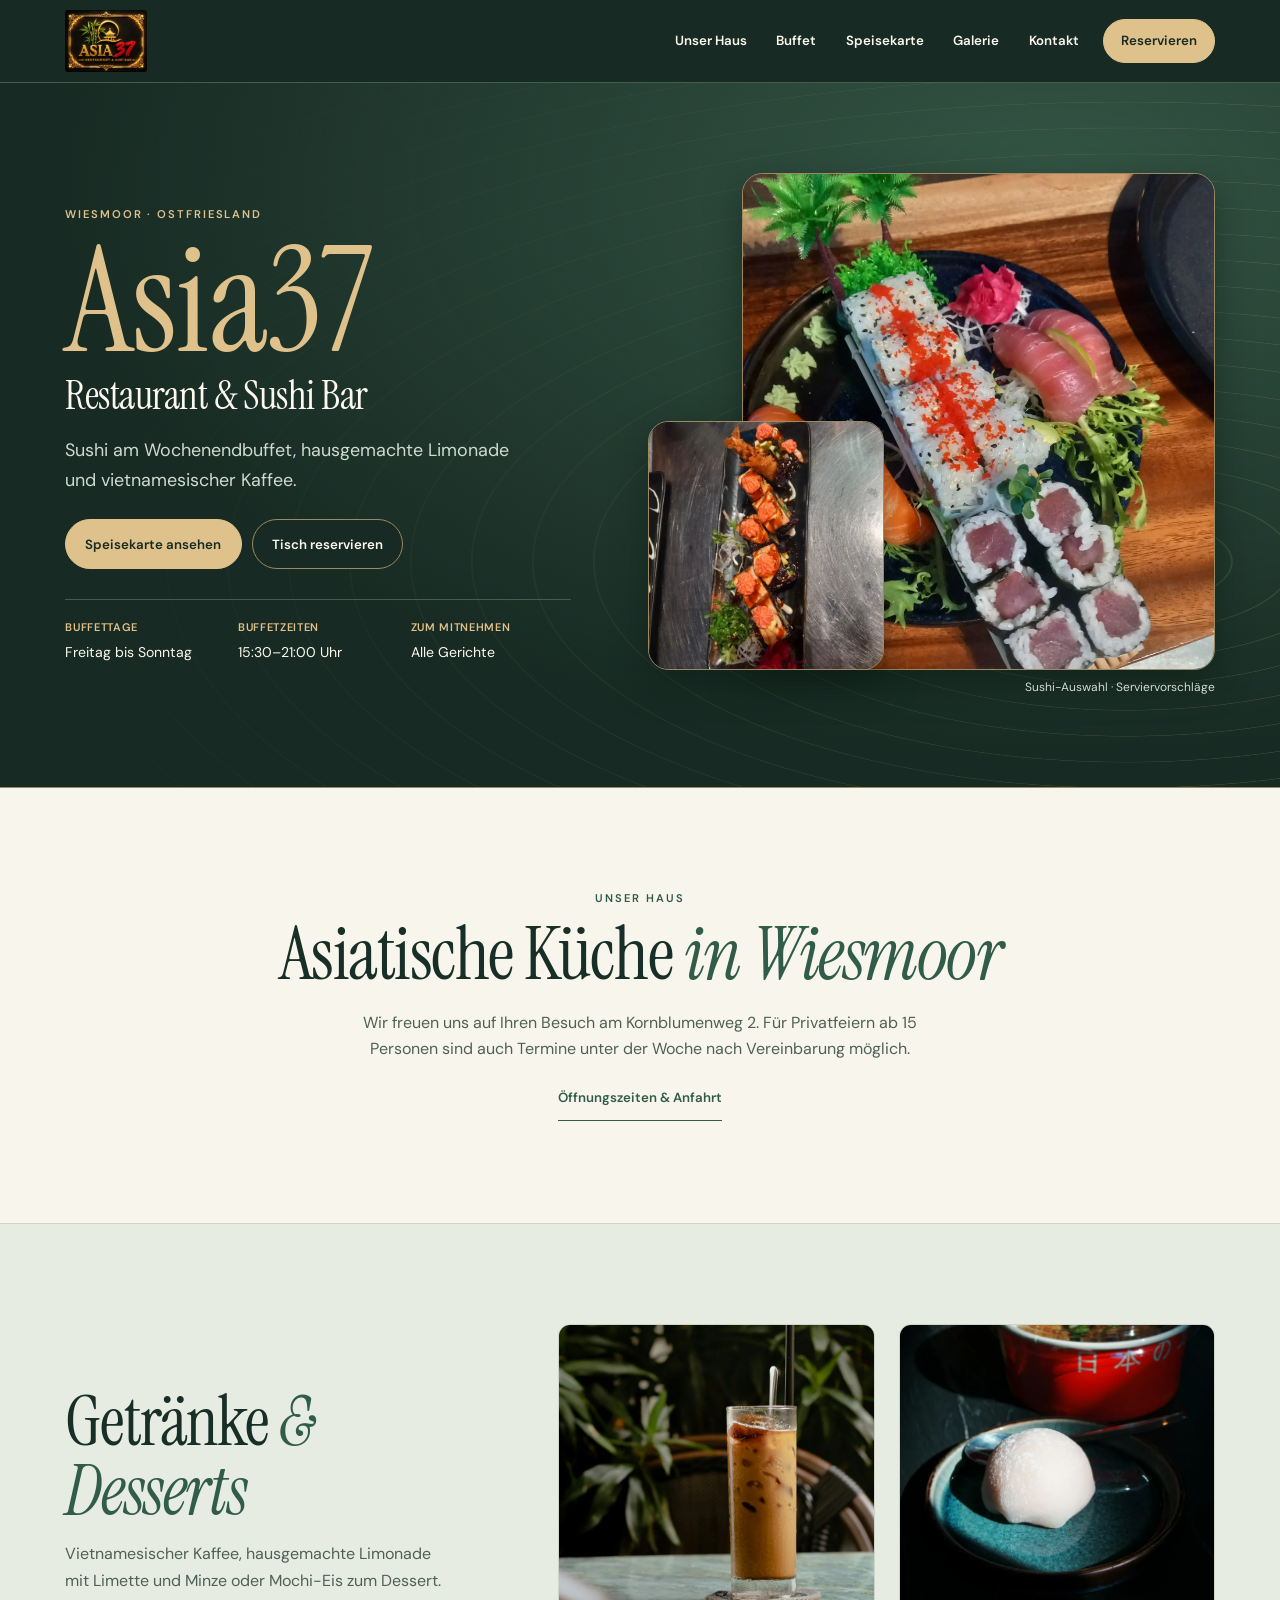
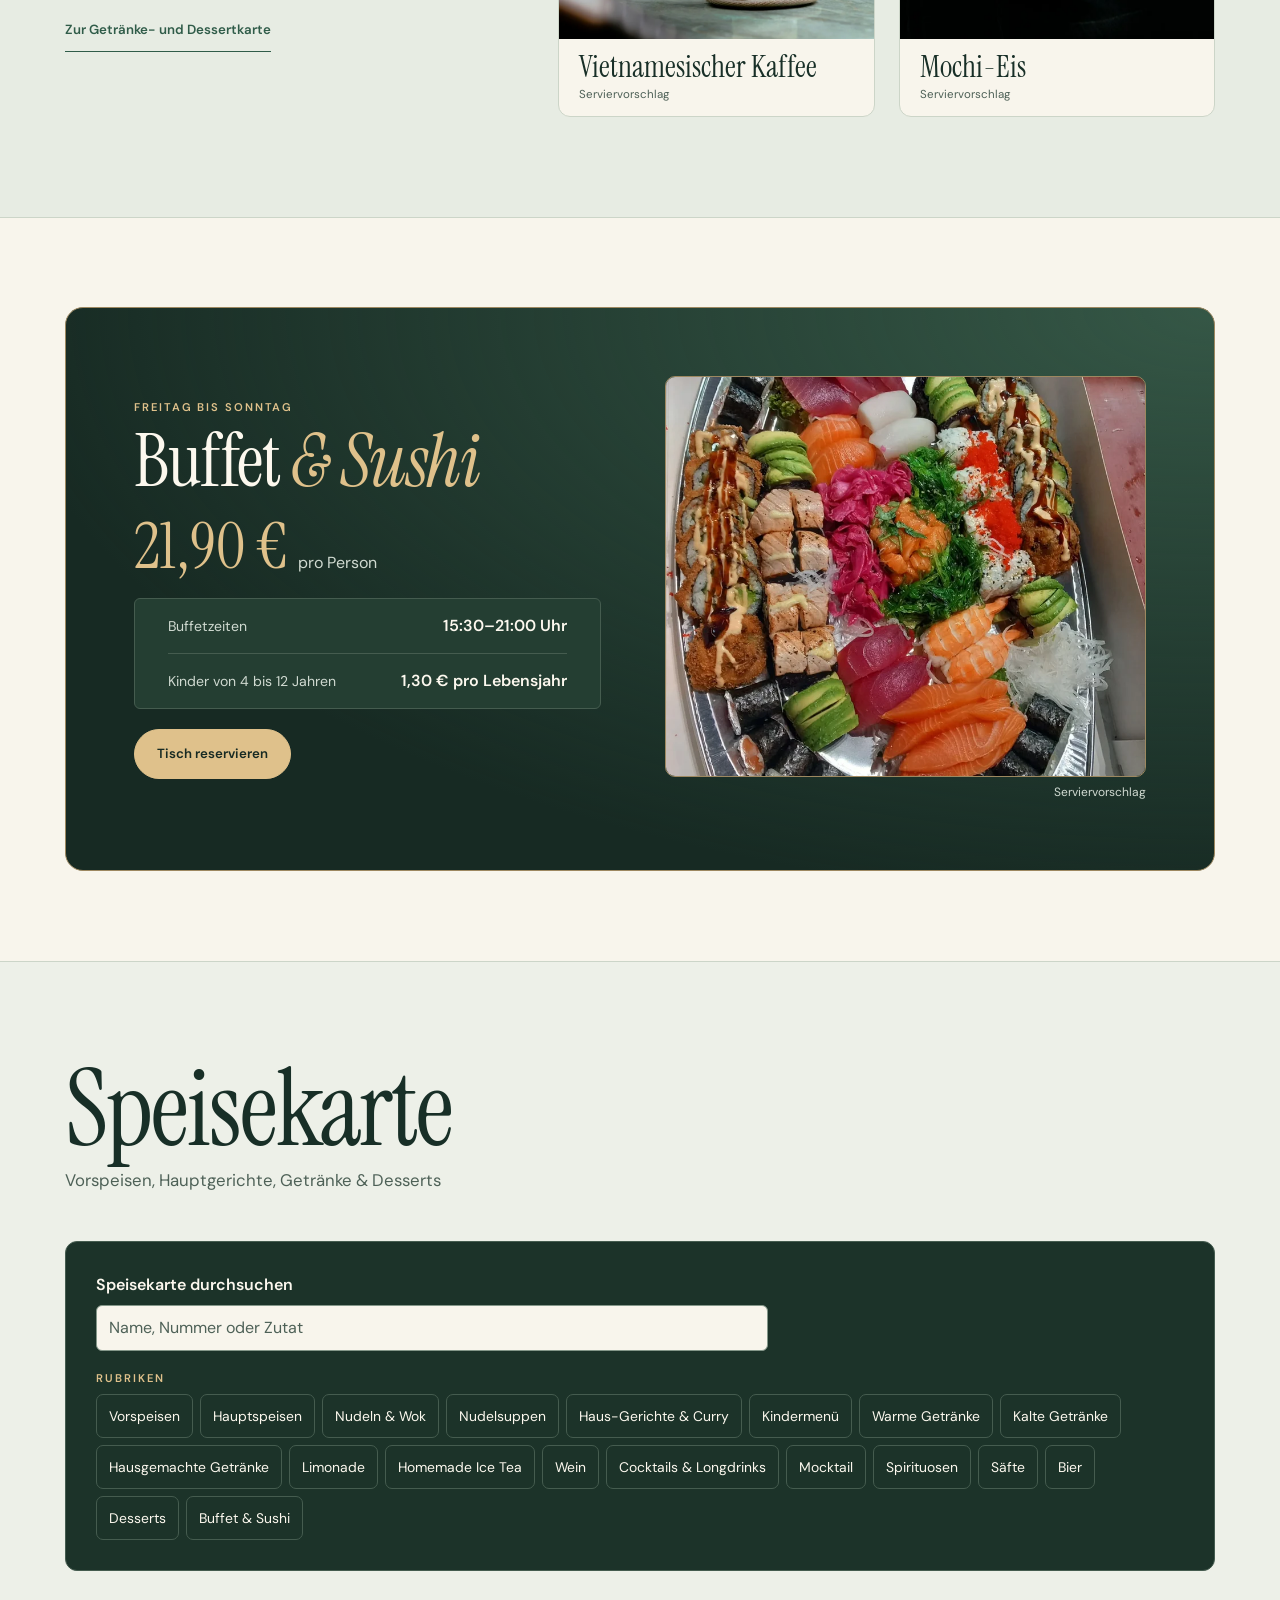
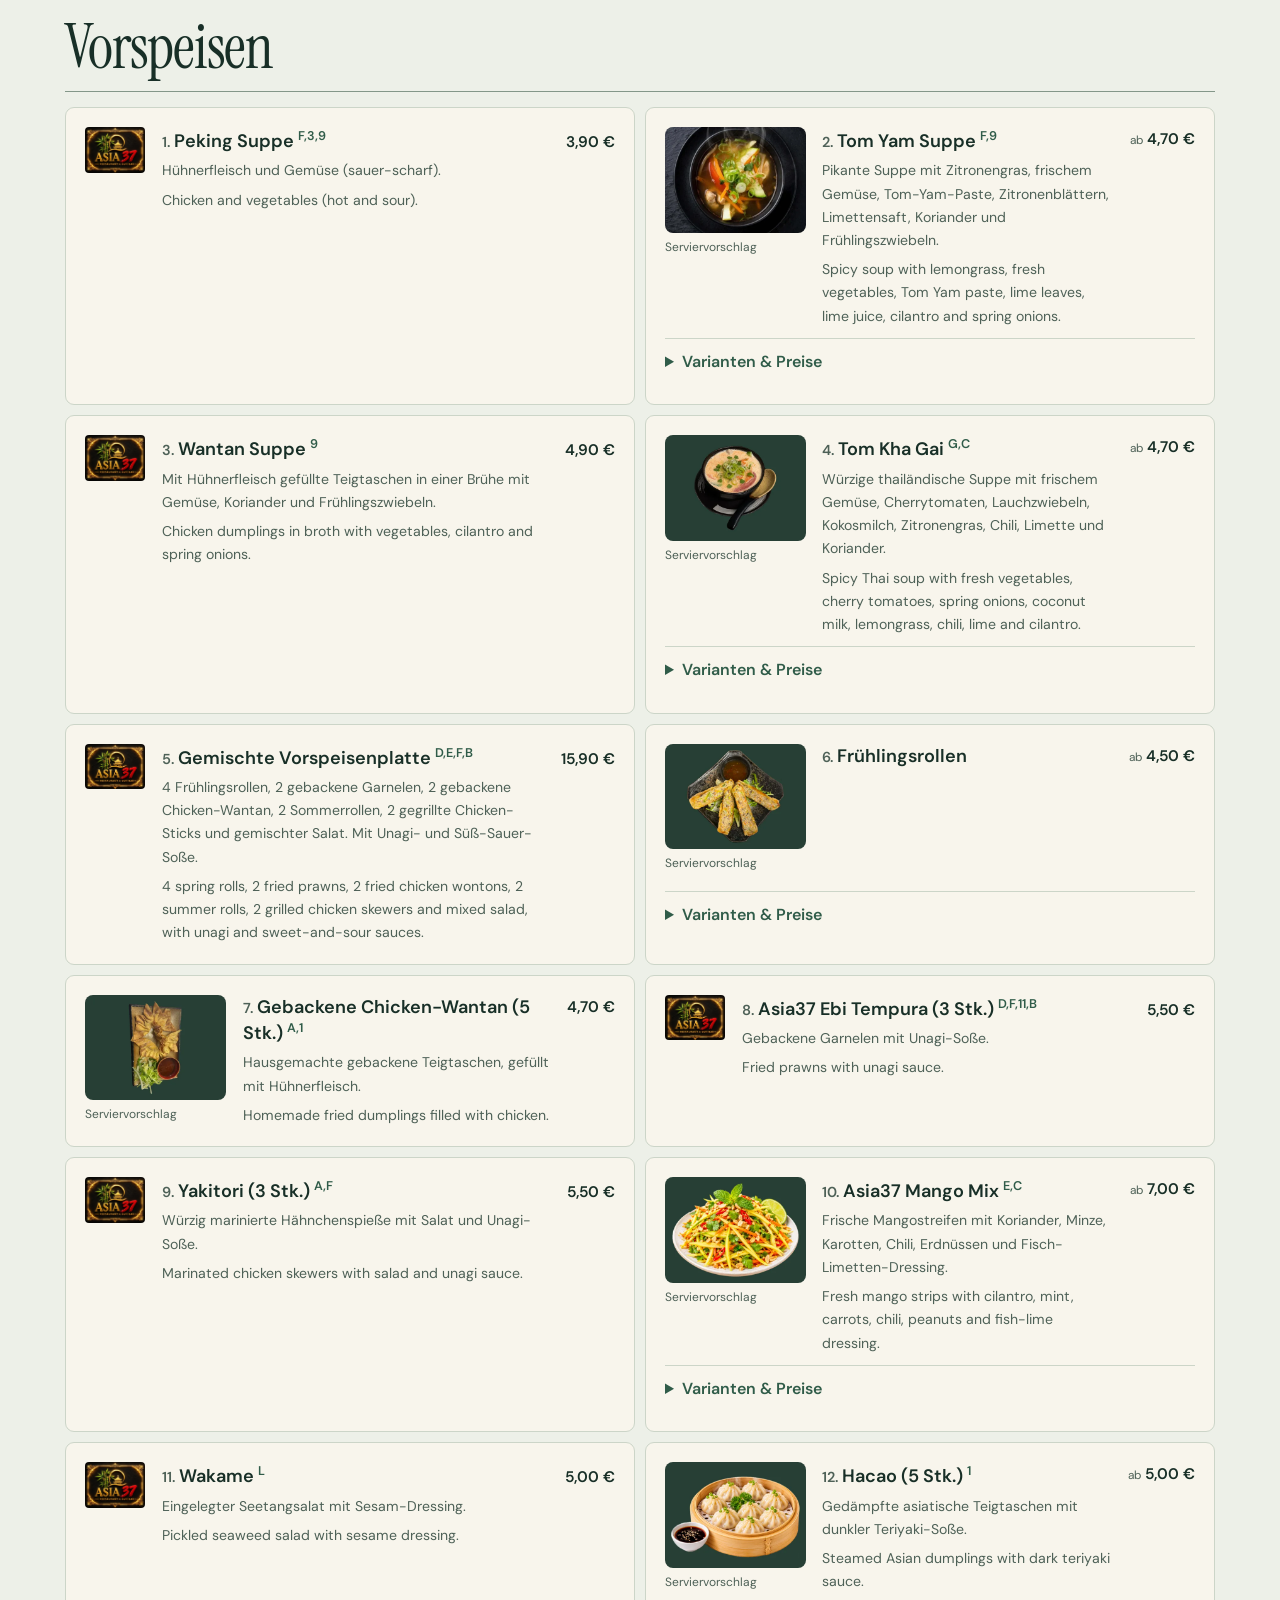
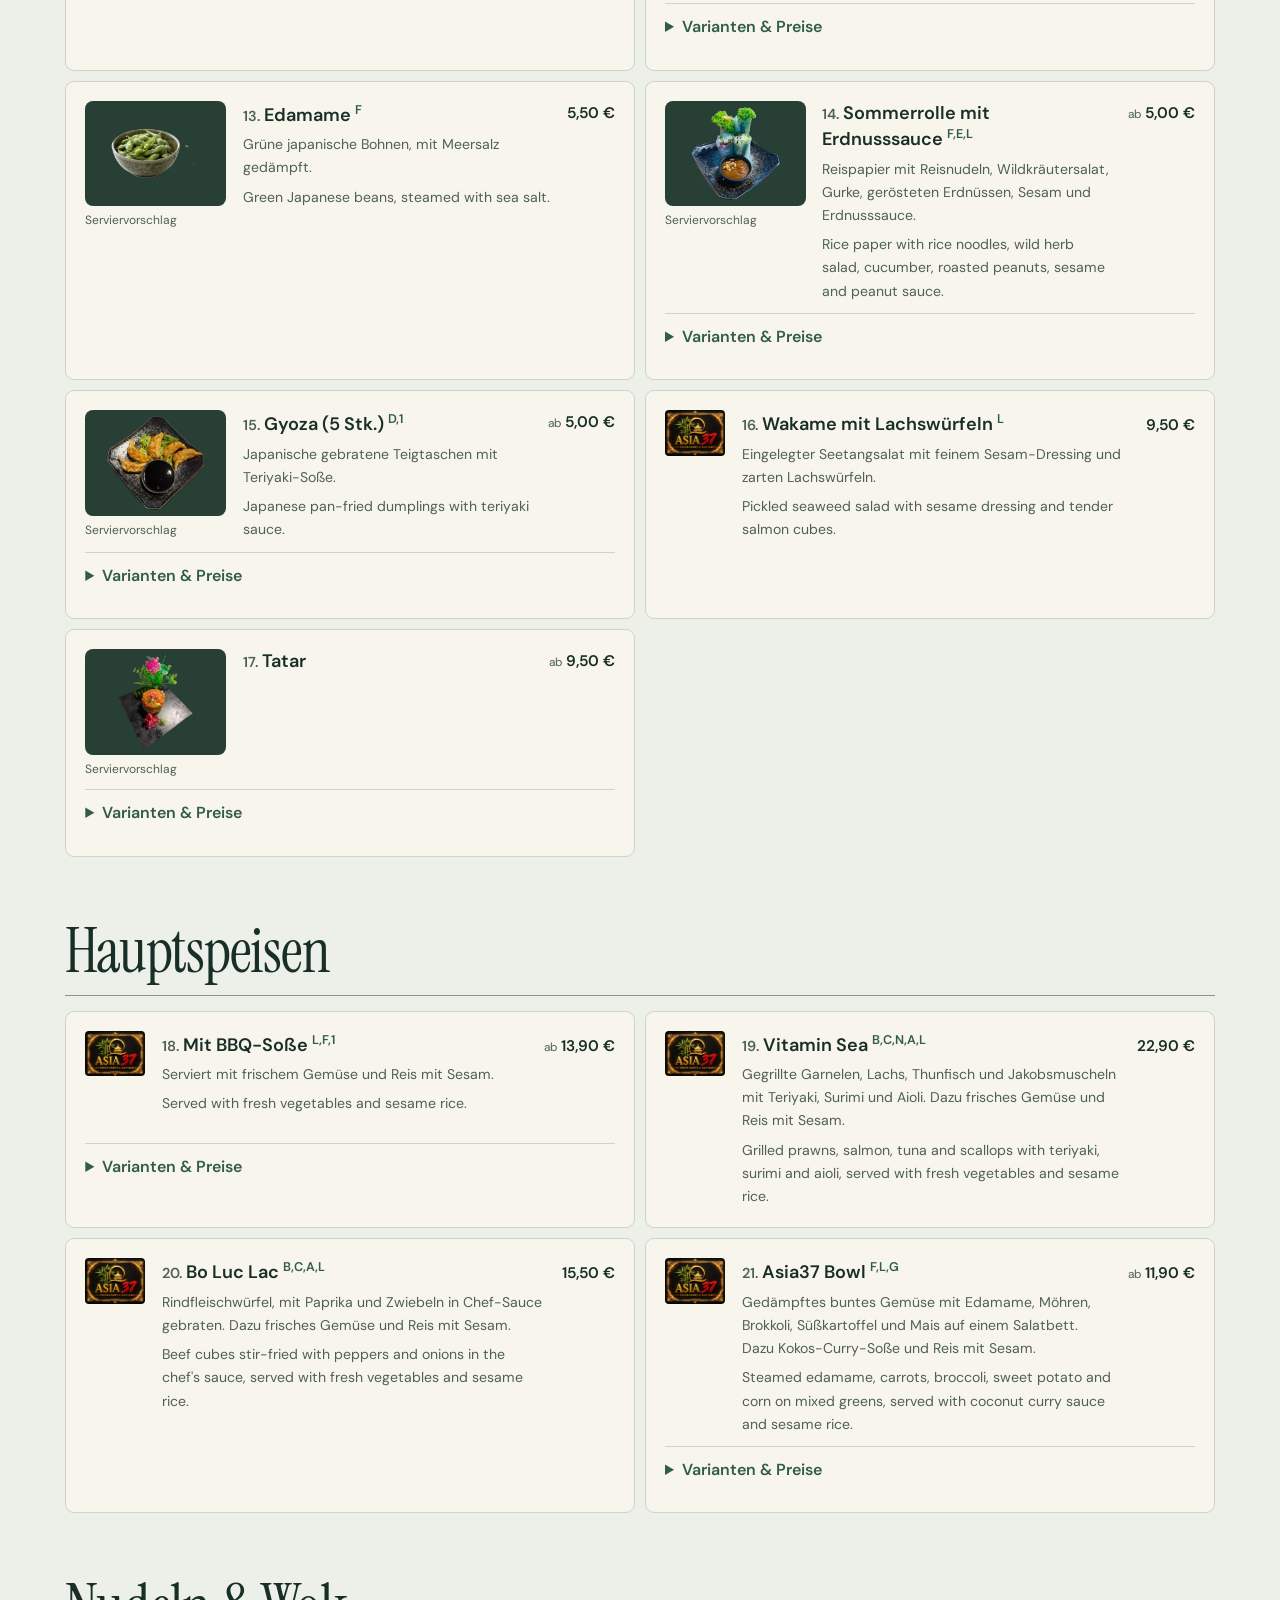
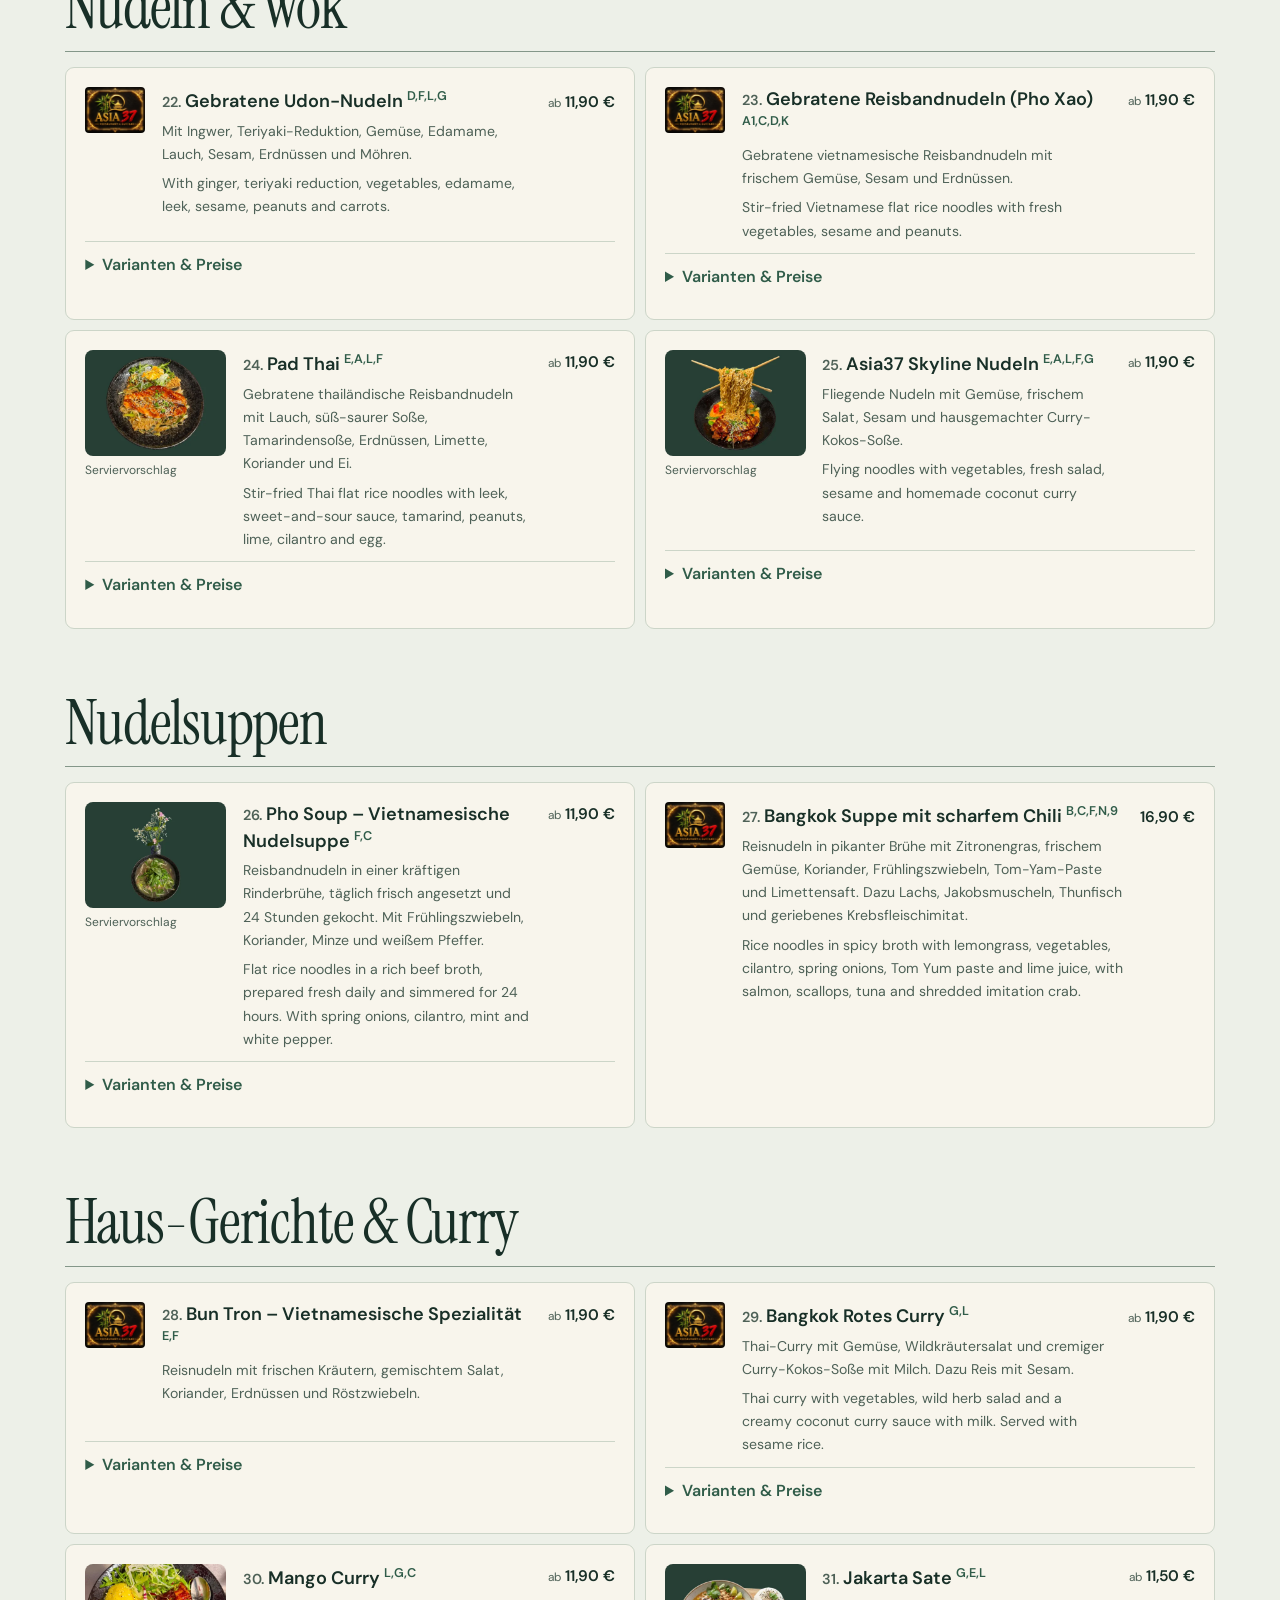
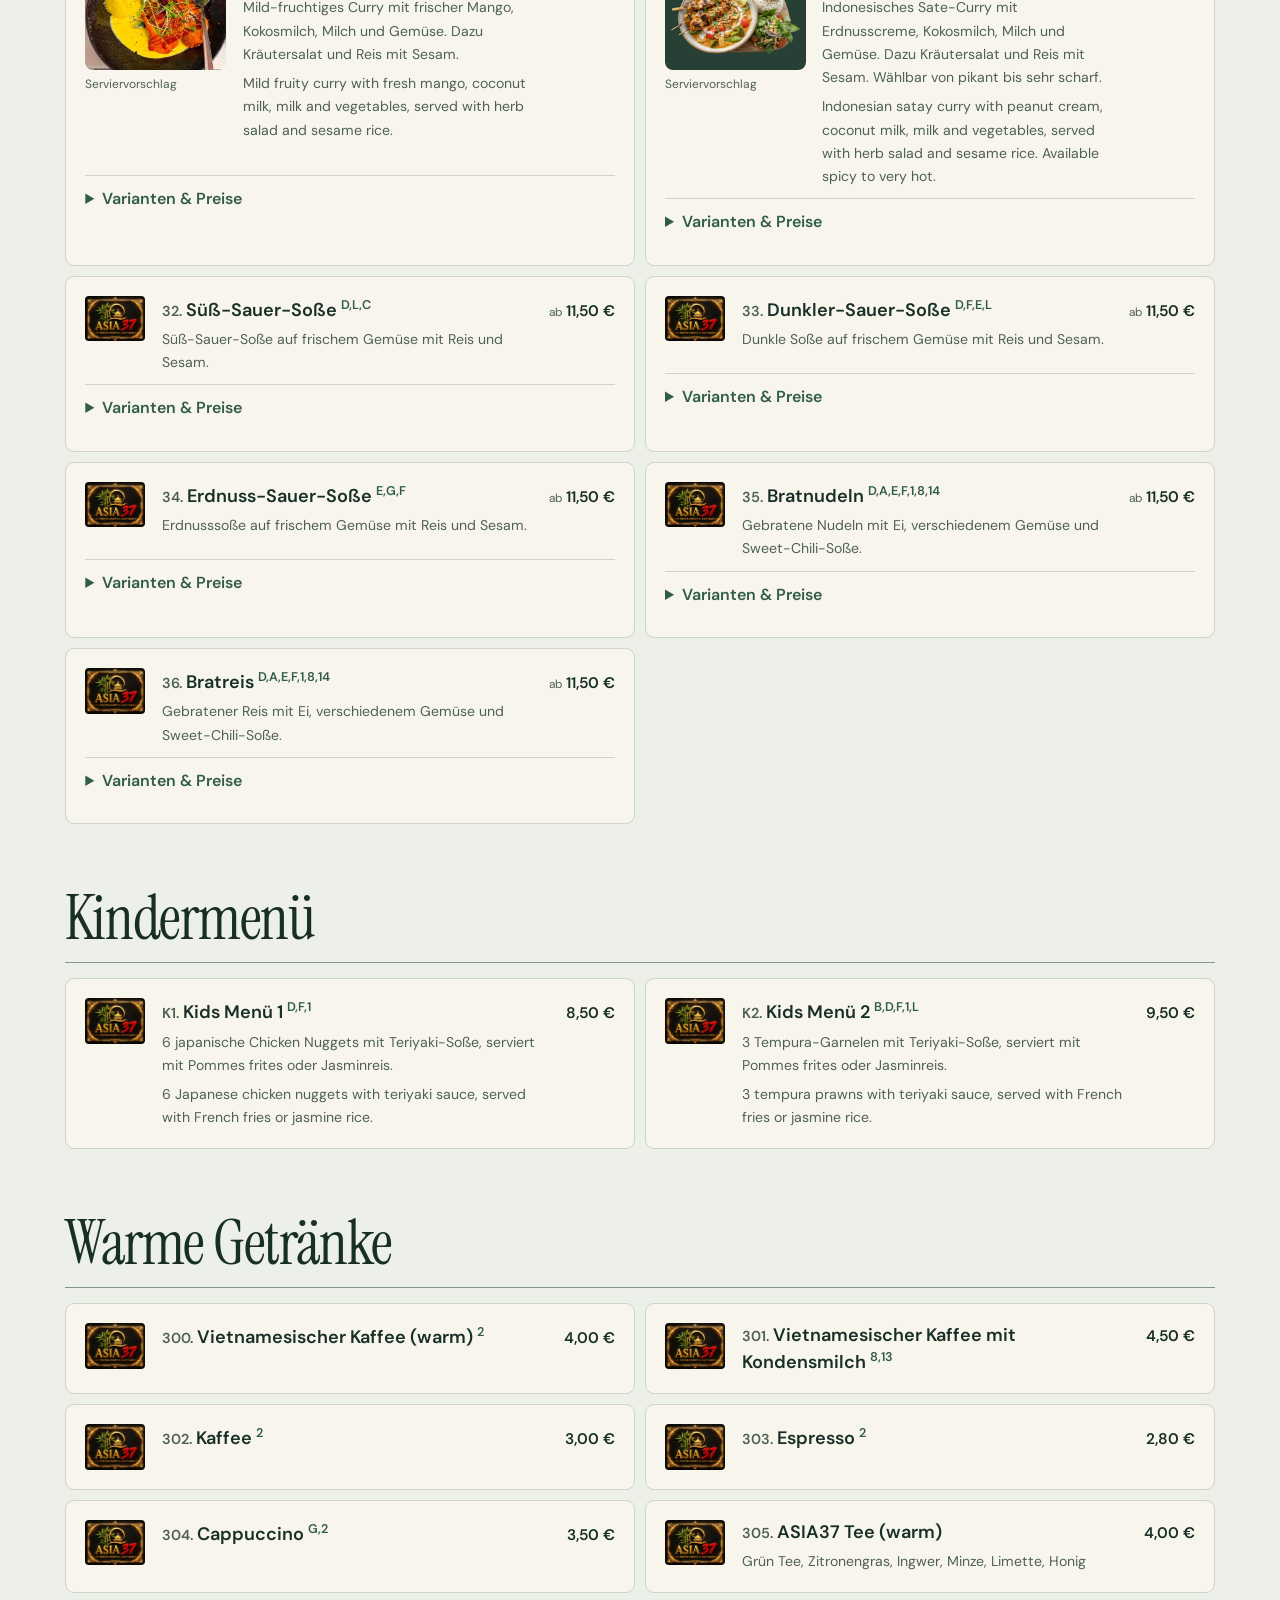
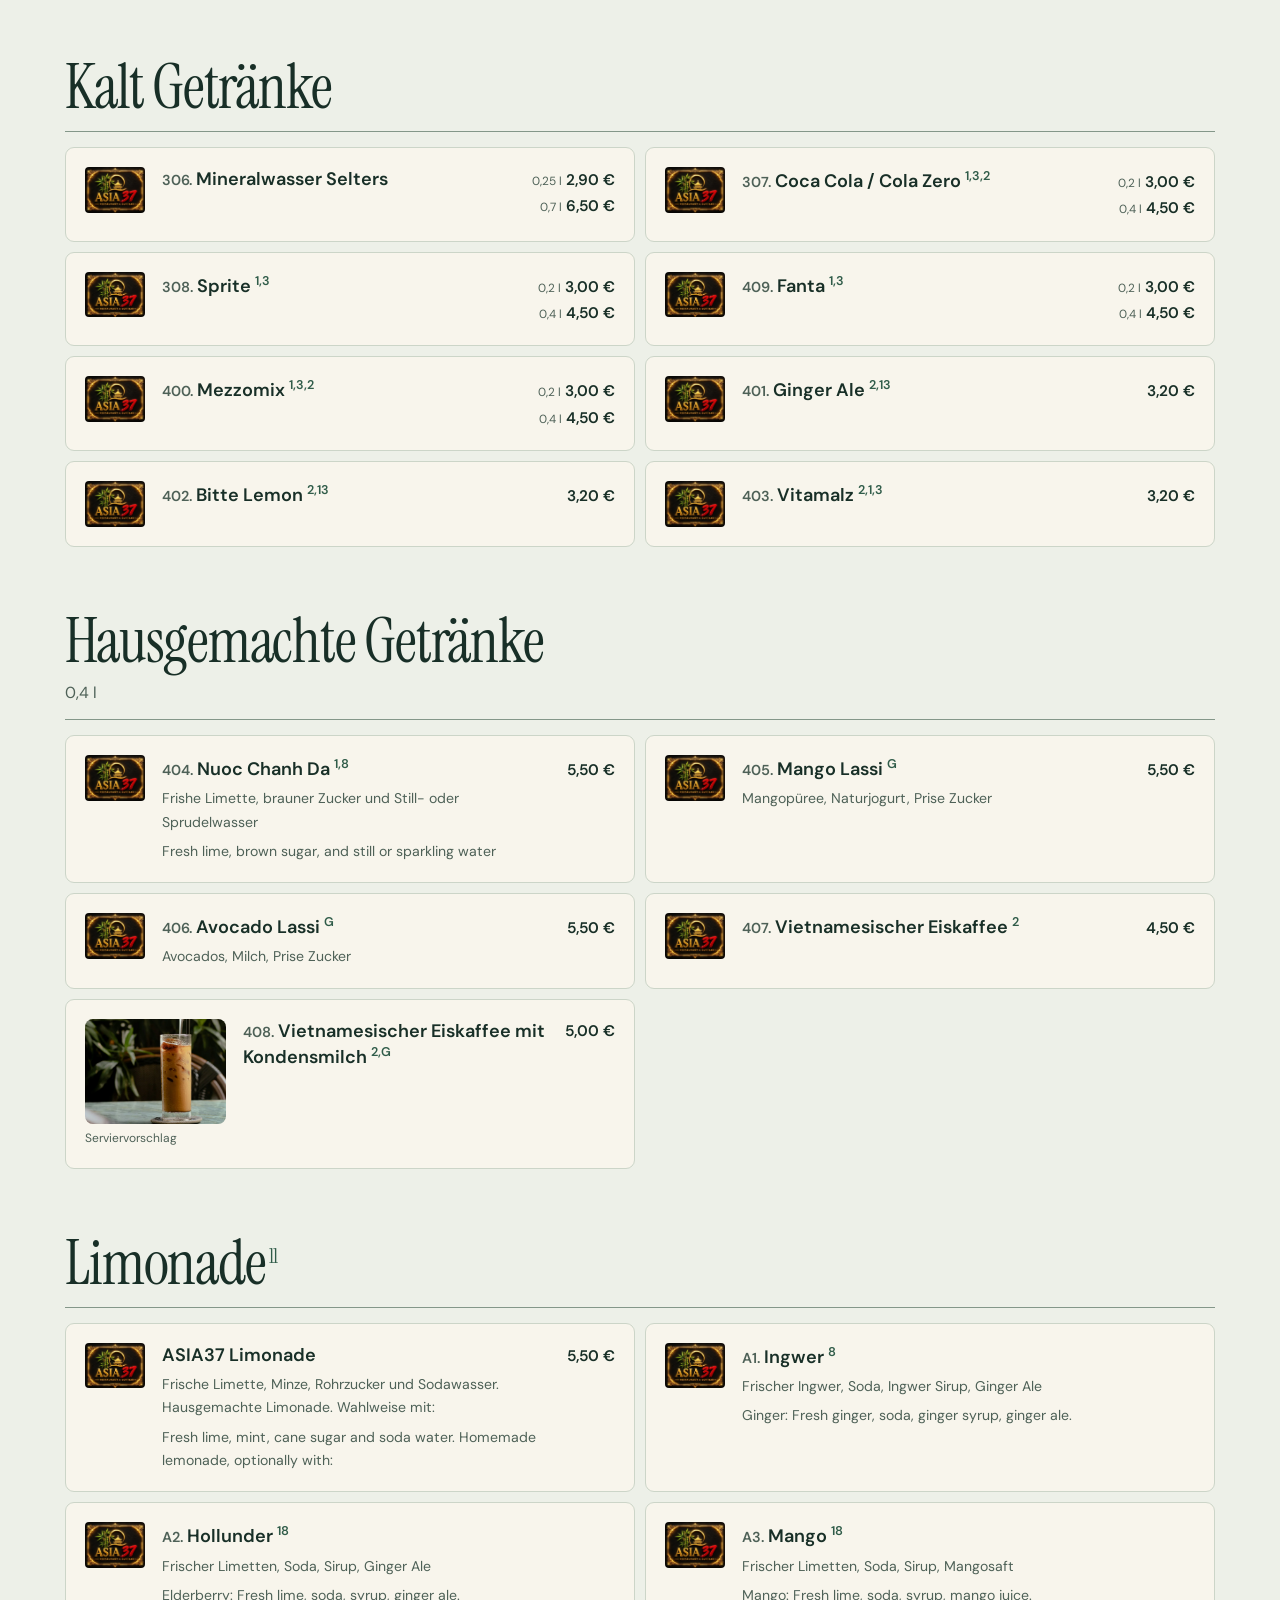
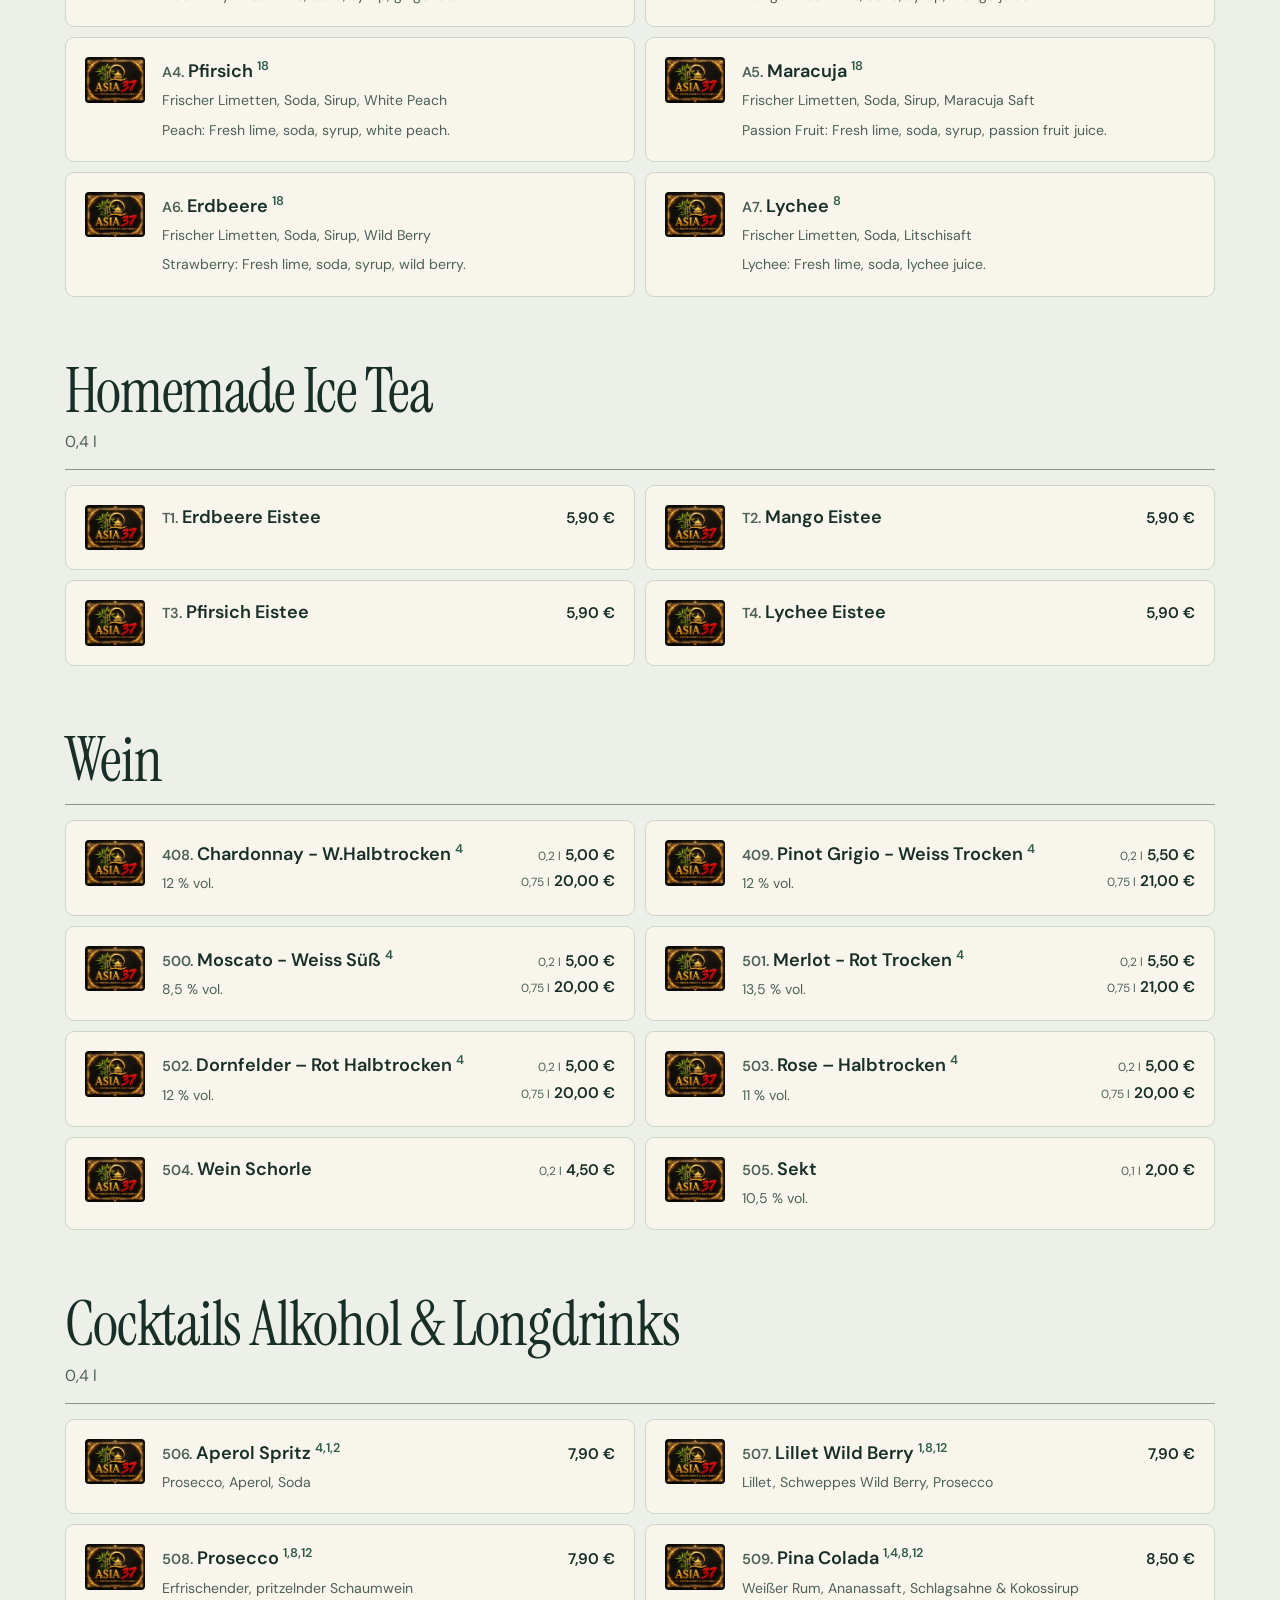
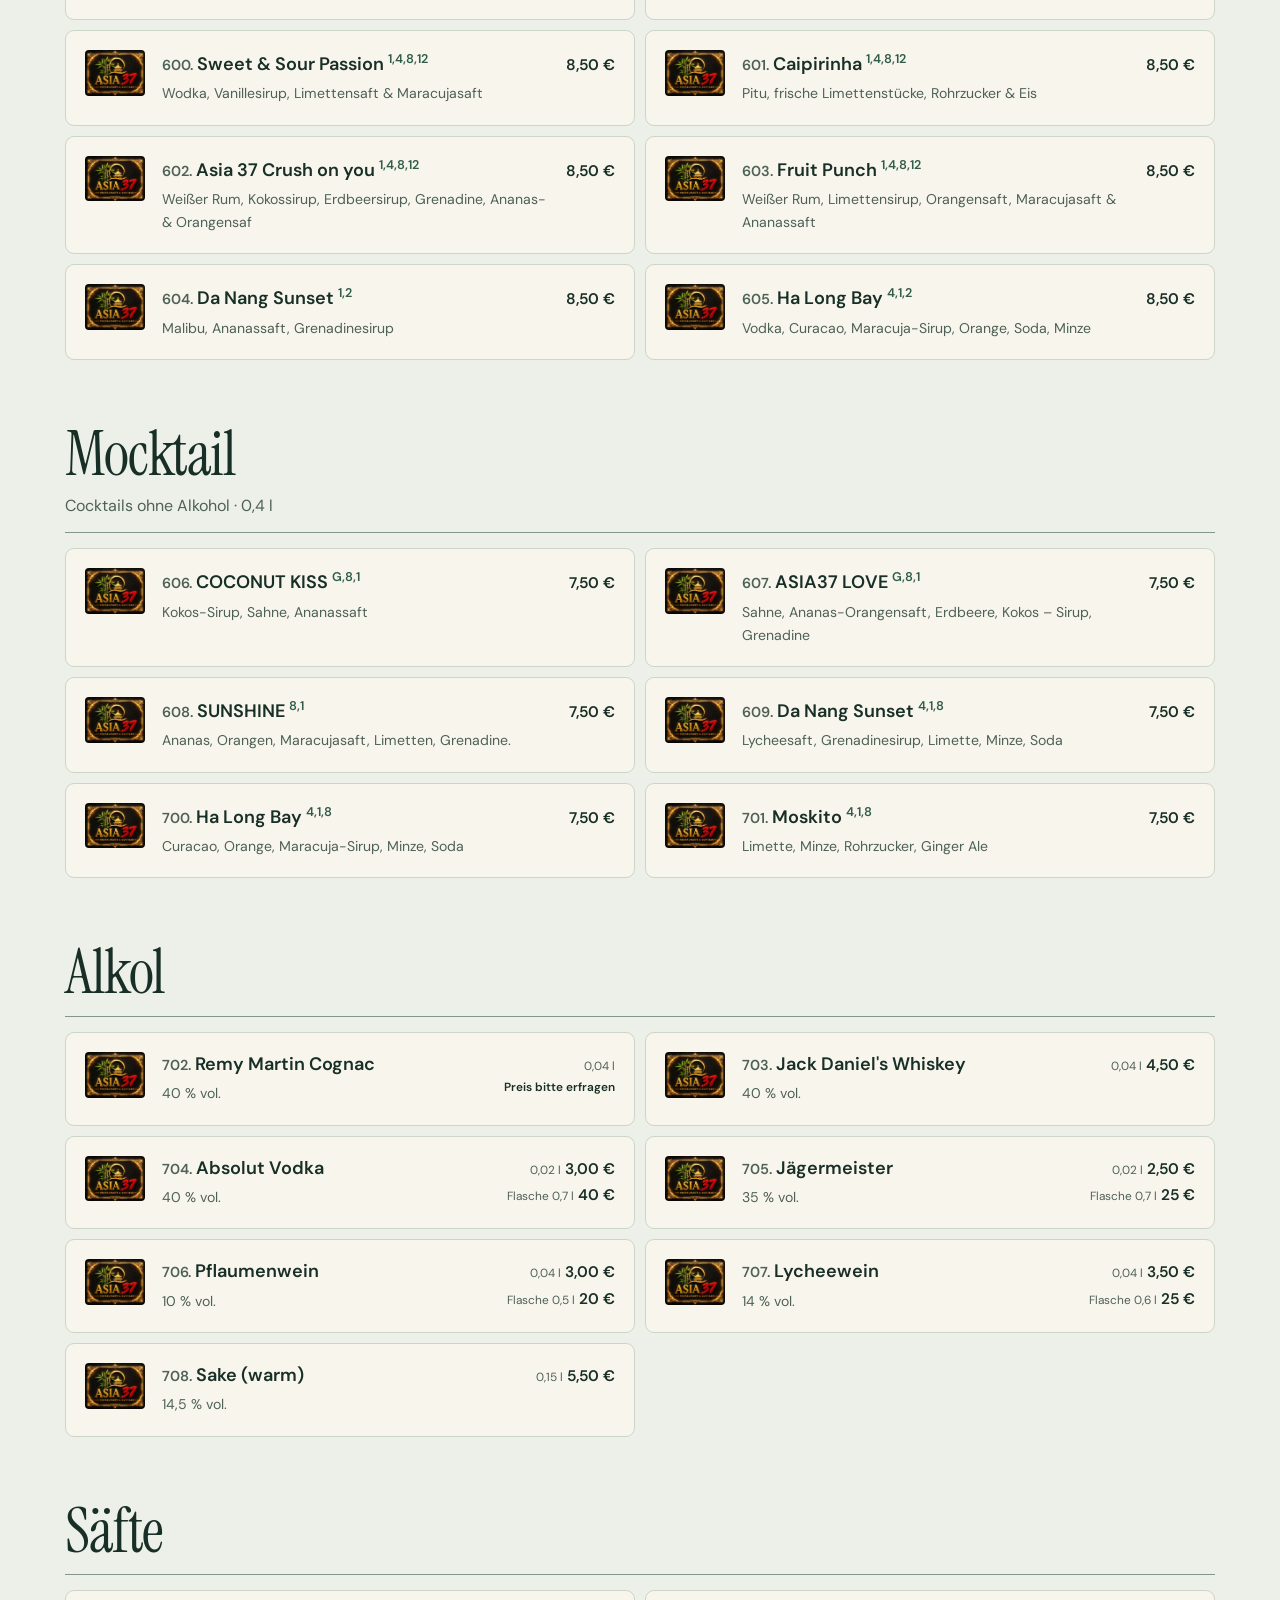
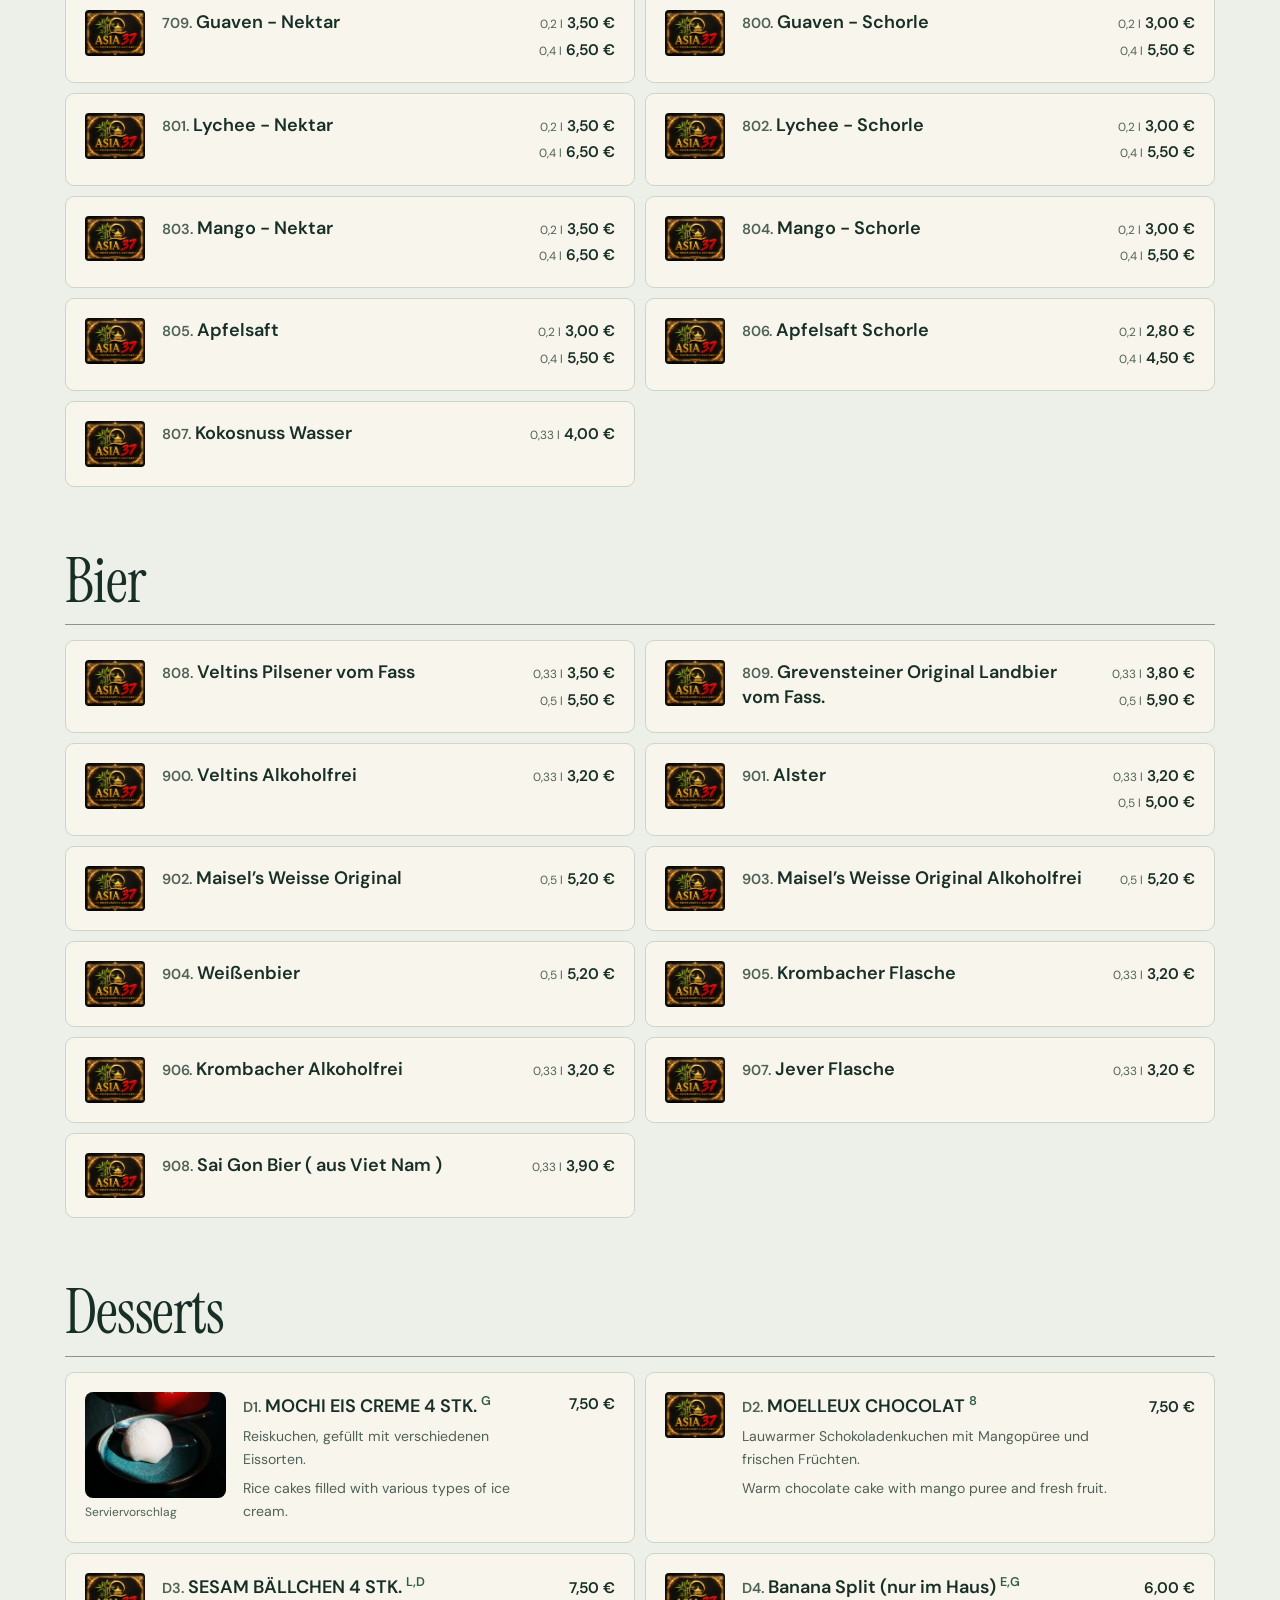
==== commit 89562eee: "Add the Asia37 PDF dishes, variants, and menu photos" ====
--- a/menu.html
+++ b/menu.html
@@ -4,7 +4,7 @@
   <meta charset="utf-8">
   <meta name="viewport" content="width=device-width, initial-scale=1">
   <title>Speisekarte · Asia37 Wiesmoor</title>
-  <meta name="description" content="Getränke, Desserts und Wochenendbuffet bei Asia37 in Wiesmoor.">
+  <meta name="description" content="Speisen, Getränke, Desserts und Wochenendbuffet bei Asia37 in Wiesmoor.">
   <meta property="og:title" content="Speisekarte · Asia37 Wiesmoor">
   <meta property="og:image" content="https://hoangcaster-website.github.io/Asia-37/assets/buffet/sushi-mix.webp">
   <meta name="theme-color" content="#172a23">
--- a/assets/site.css
+++ b/assets/site.css
@@ -545,6 +545,48 @@
 .item-prices > span { white-space: nowrap; }
 .item-prices small { color: var(--muted); font-size: 0.74rem; font-weight: 400; }
 .price-note { display: block; font-size: 0.74rem; white-space: normal; }
+.menu-variants {
+  grid-column: 1 / -1;
+  min-width: 0;
+  margin-block-start: 6px;
+  border-top: 1px solid var(--line);
+}
+.menu-variants summary, .menu-legend summary {
+  min-height: 44px;
+  padding-block: 10px;
+  color: var(--accent);
+  cursor: pointer;
+  font-weight: 600;
+}
+.menu-variants dl { font-size: 0.9rem; }
+.menu-variants dl > div, .menu-legend dl > div {
+  display: grid;
+  gap: 4px 12px;
+  padding-block: 6px;
+  border-top: 1px solid var(--line);
+}
+.menu-variants dl > div { grid-template-columns: minmax(0, 1fr) auto; }
+.menu-variants dt { overflow-wrap: anywhere; }
+.menu-variants dt p { margin-block-start: 3px; }
+.menu-variants dd { white-space: nowrap; font-weight: 600; }
+.menu-variants sup { color: var(--accent); }
+.menu-legend {
+  margin-block-end: 14px;
+  padding-inline: 16px;
+  border: 1px solid var(--line);
+  border-radius: 8px;
+  background: var(--paper);
+}
+.menu-legend-grid {
+  display: grid;
+  grid-template-columns: repeat(auto-fit, minmax(min(100%, 240px), 1fr));
+  gap: 12px 20px;
+  padding-block: 4px 14px;
+  font-size: 0.9rem;
+}
+.menu-legend h3 { margin-block-end: 6px; }
+.menu-legend dl > div { grid-template-columns: 2ch 1fr; }
+.menu-legend dt { font-weight: 600; }
 .allergen-note { max-width: 62ch; padding: 16px 18px; border: 1px solid var(--line); color: var(--muted); font-size: 0.88rem; }
 .allergen-note a { display: inline-block; color: var(--accent); white-space: nowrap; }
 
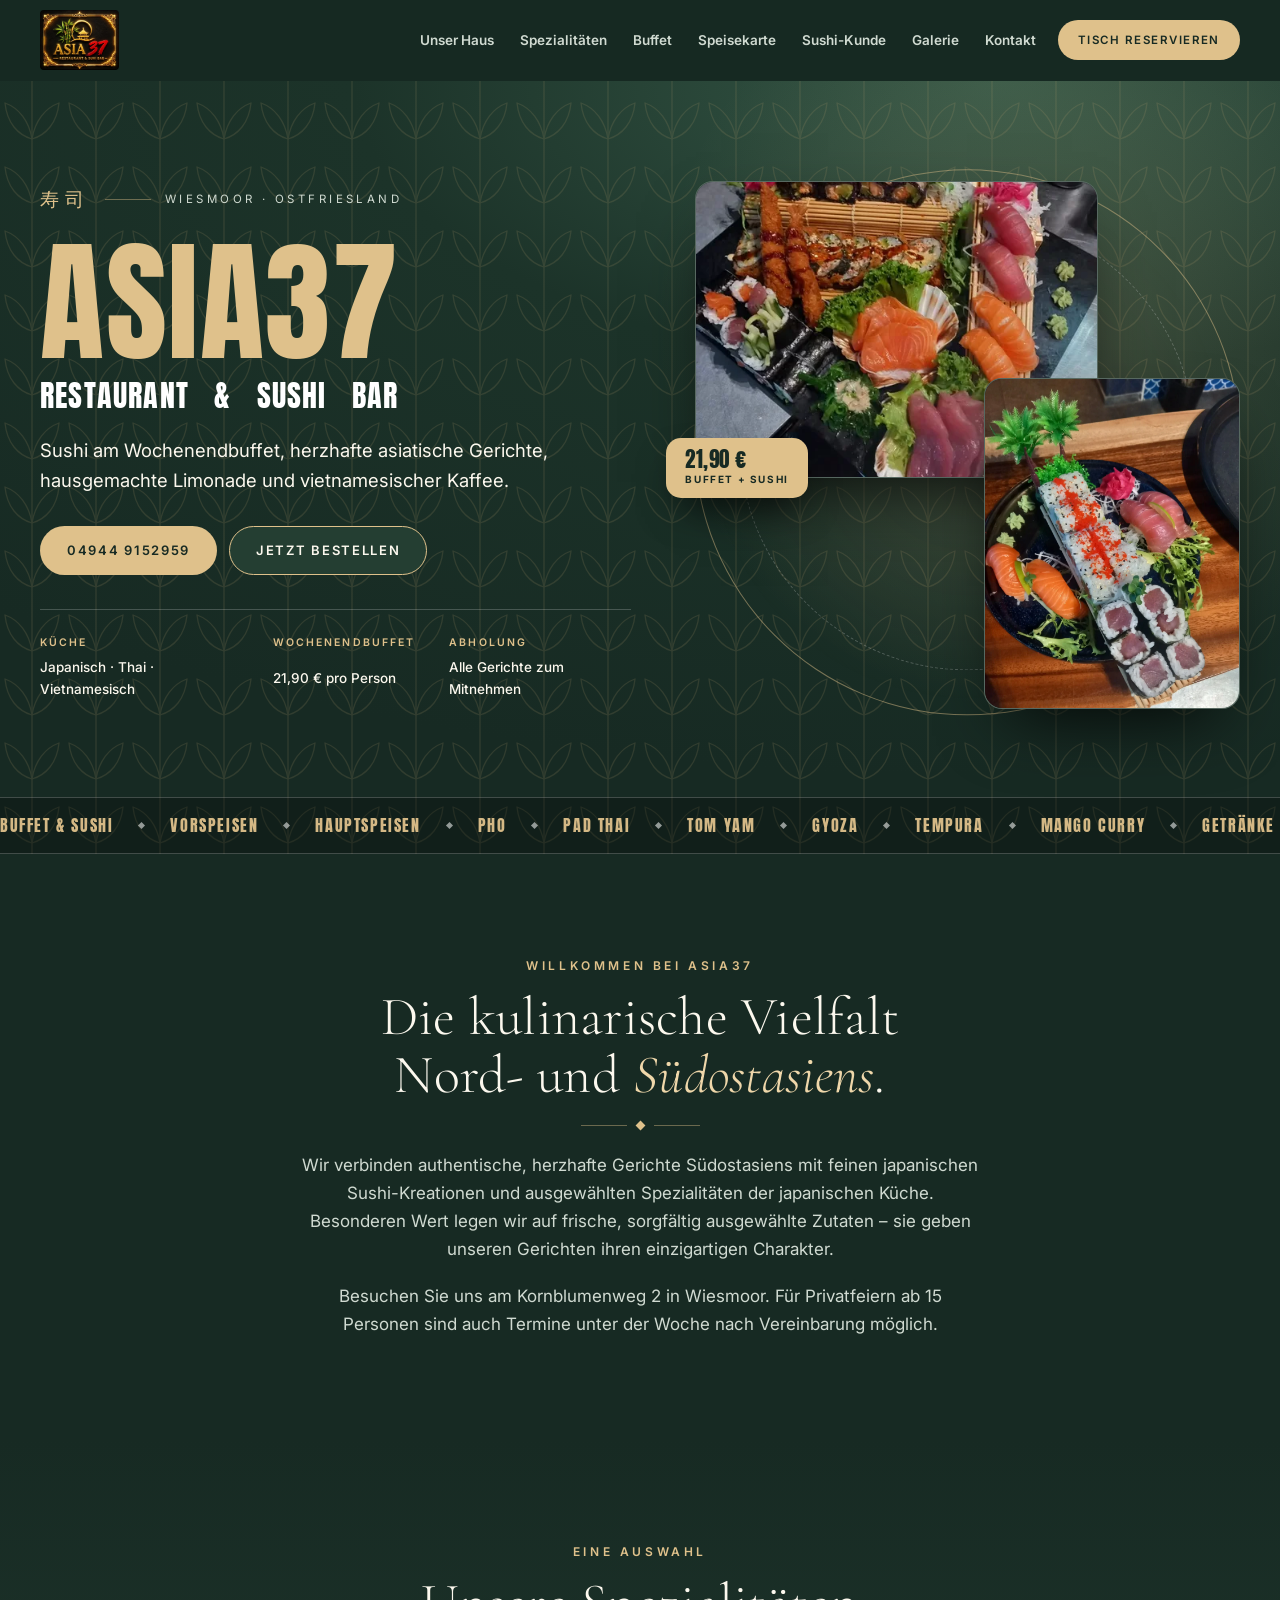
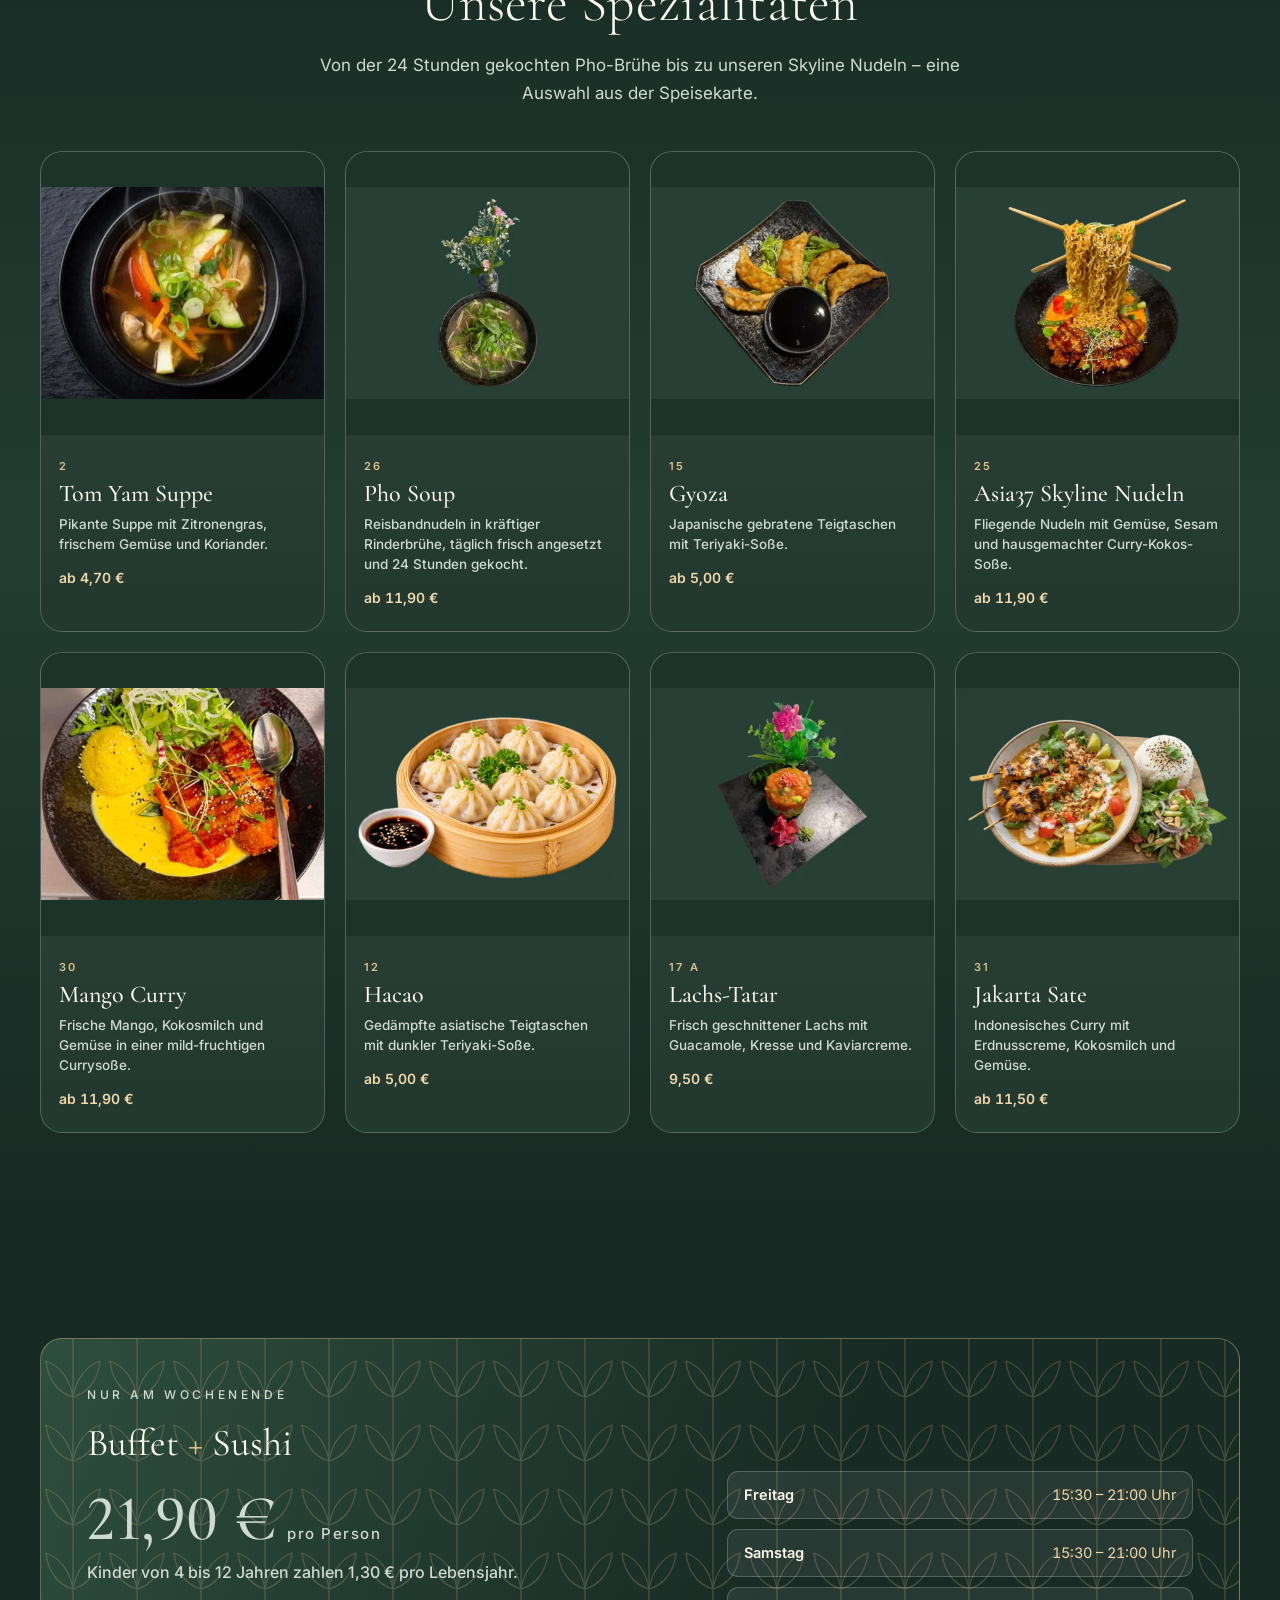
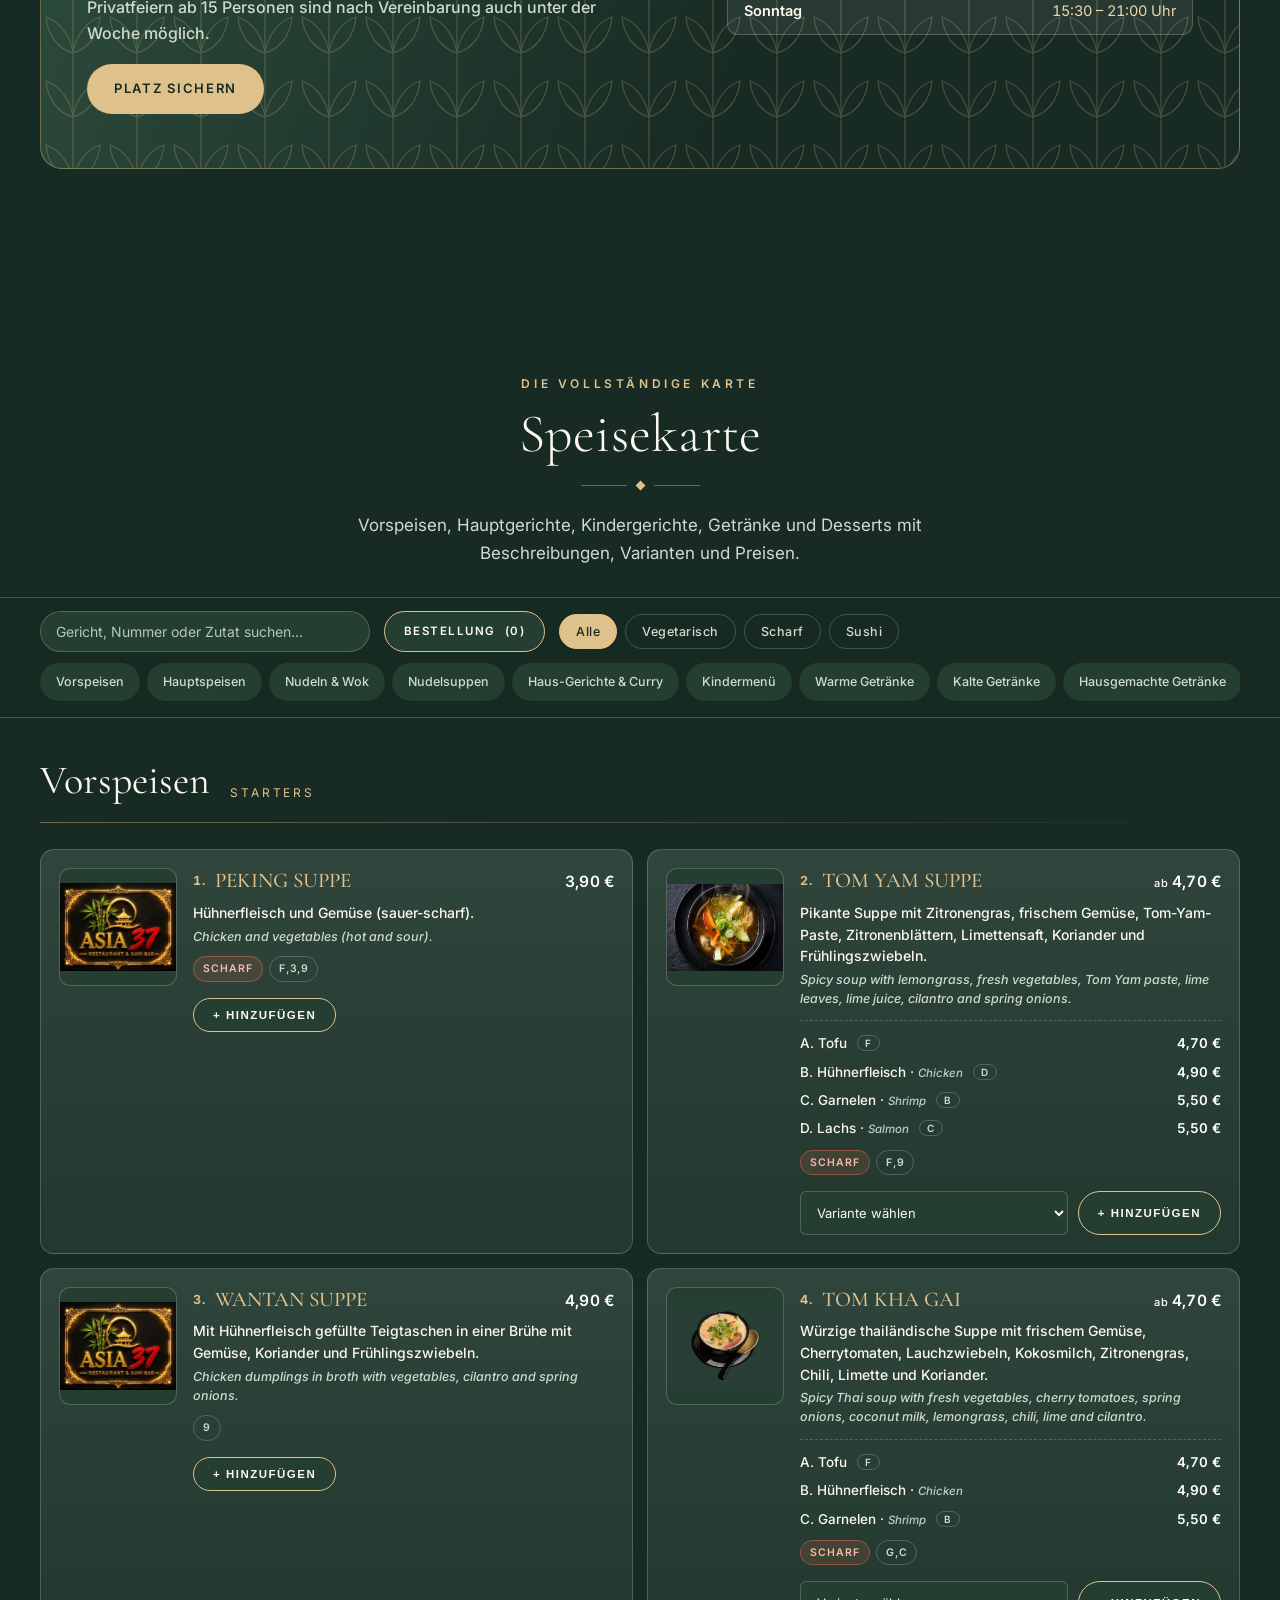
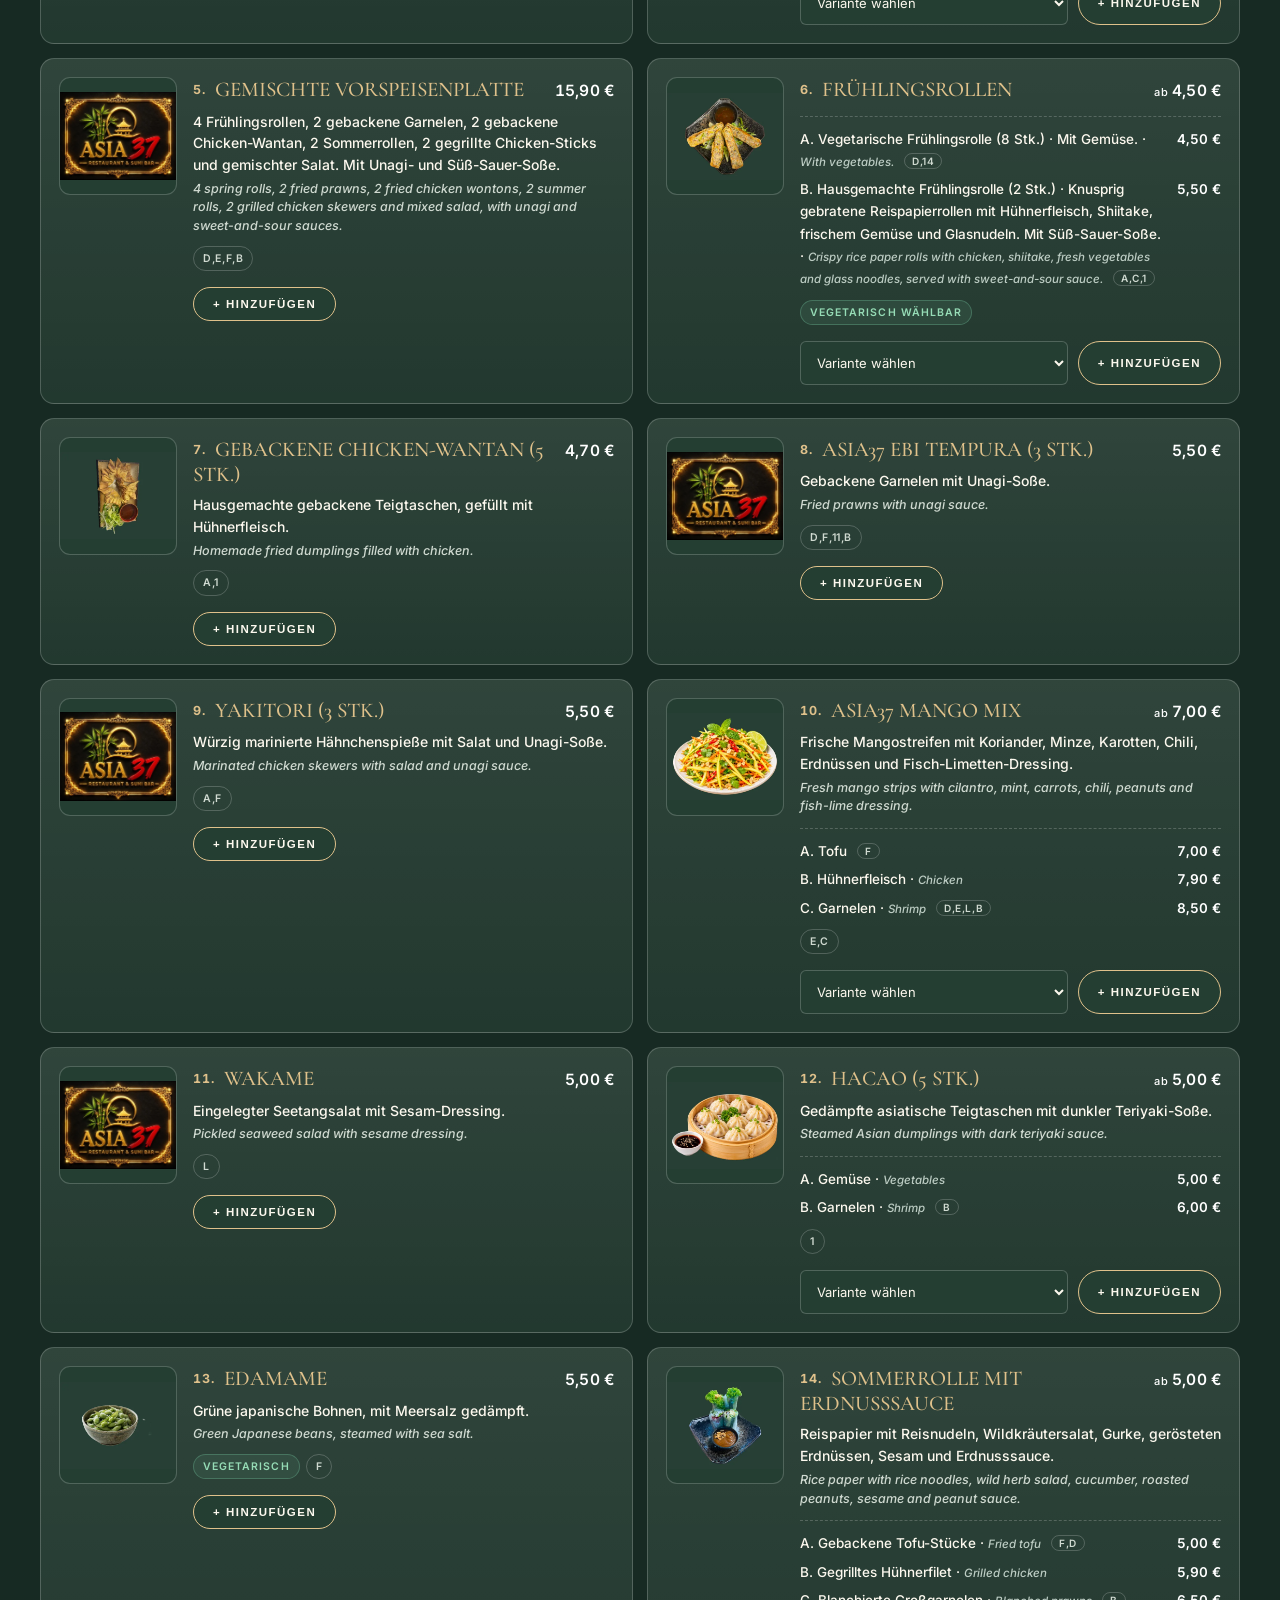
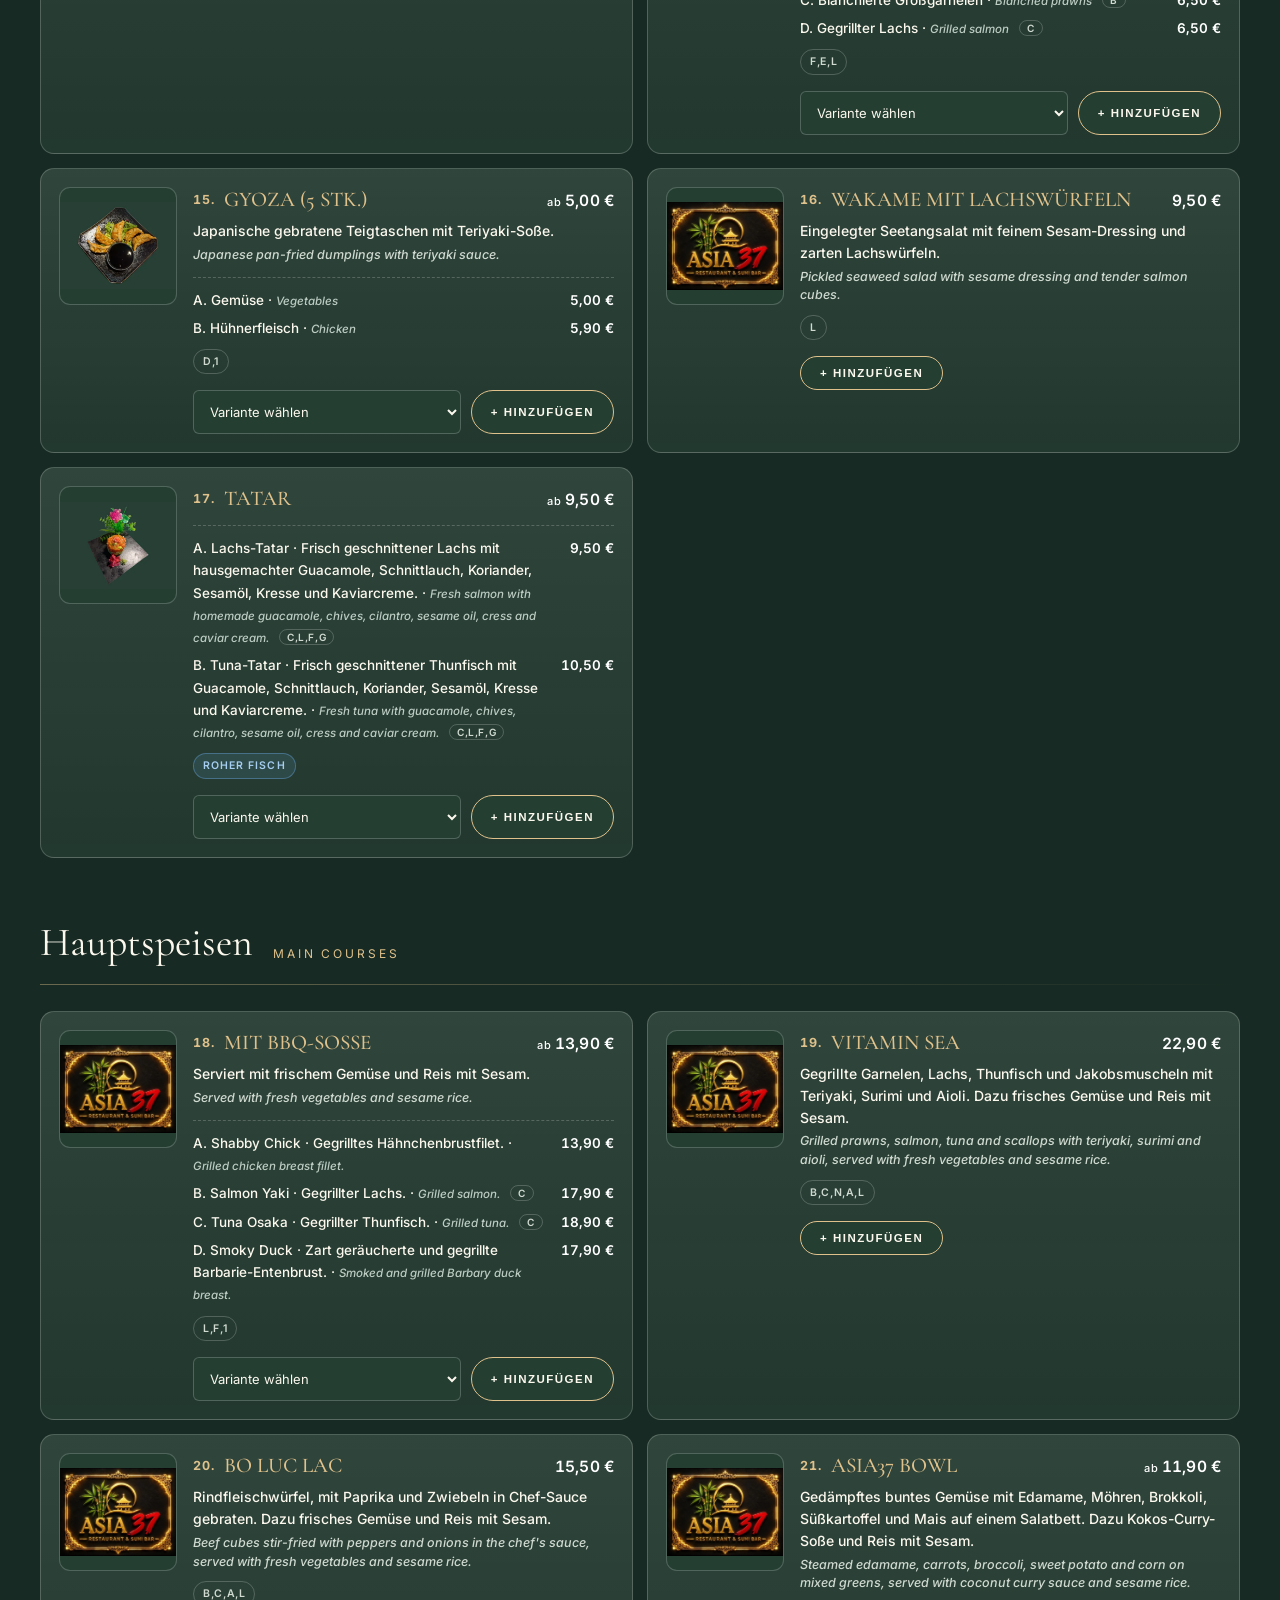
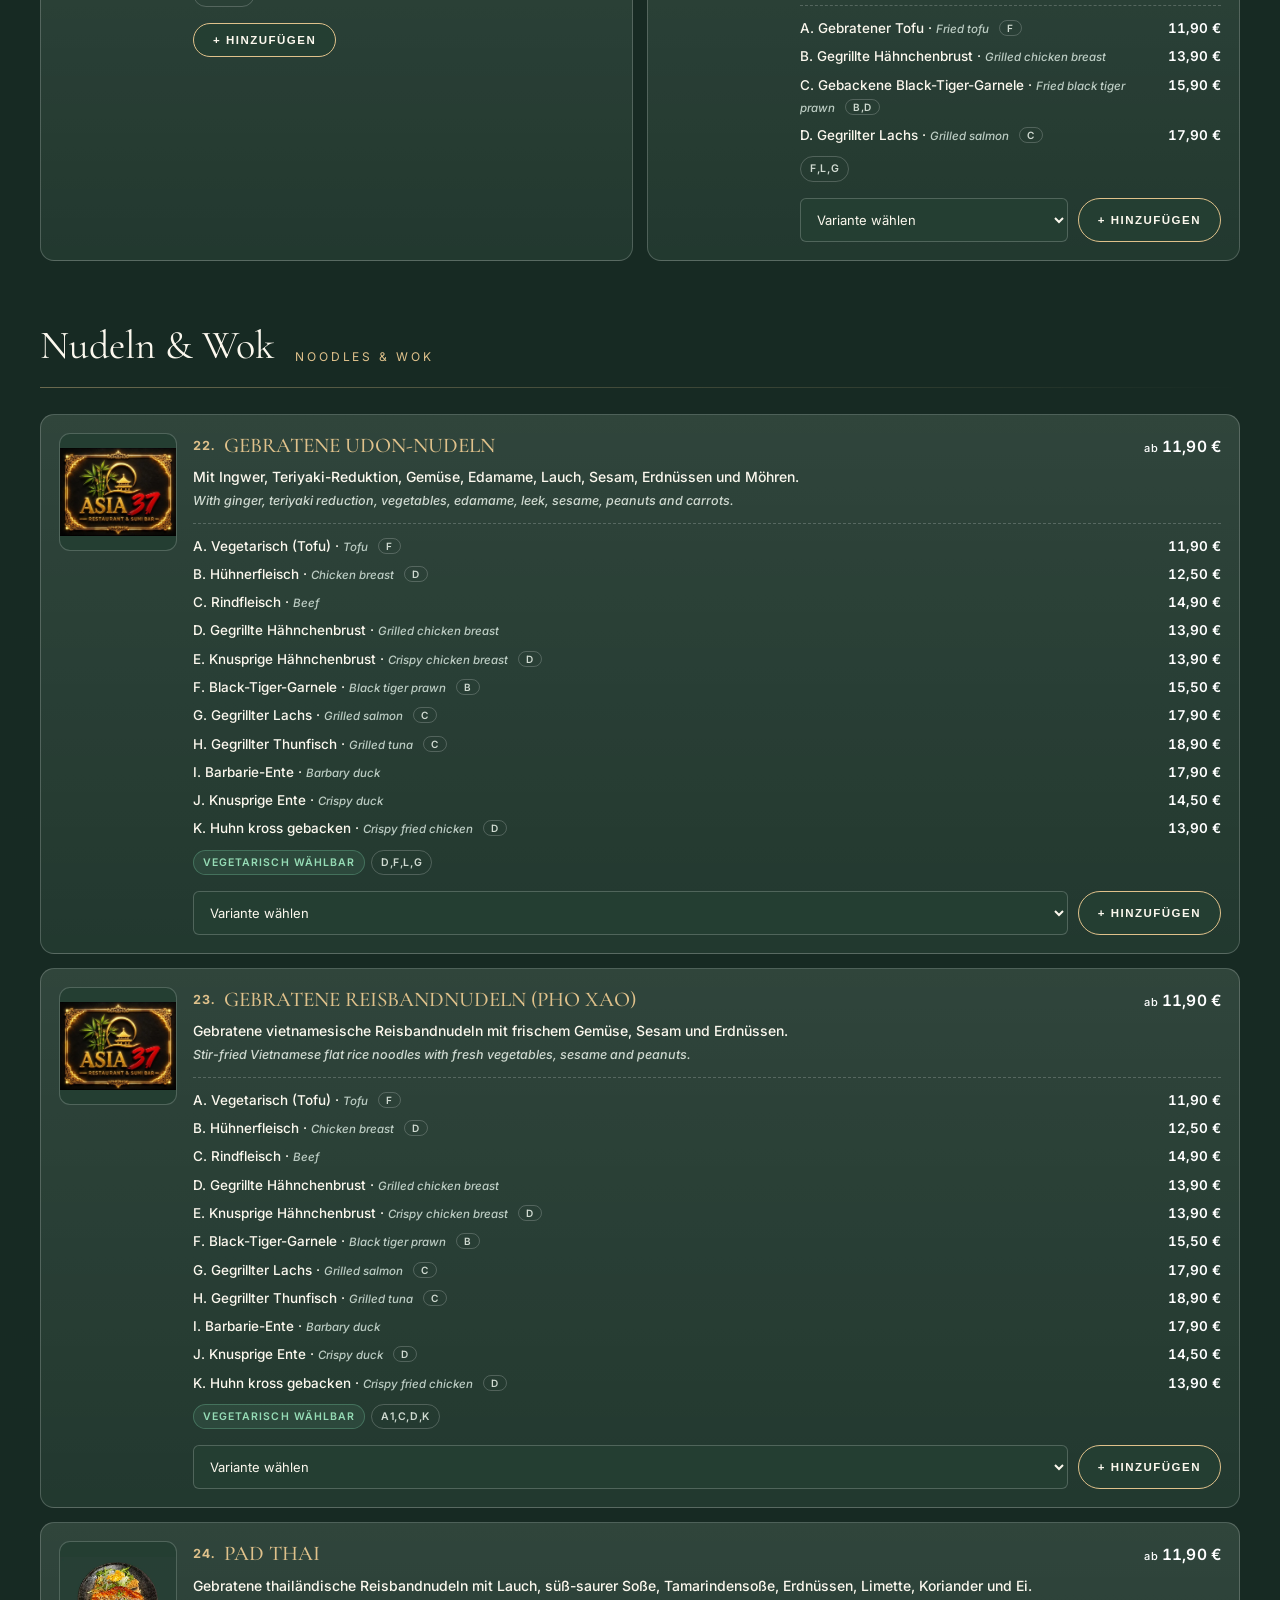
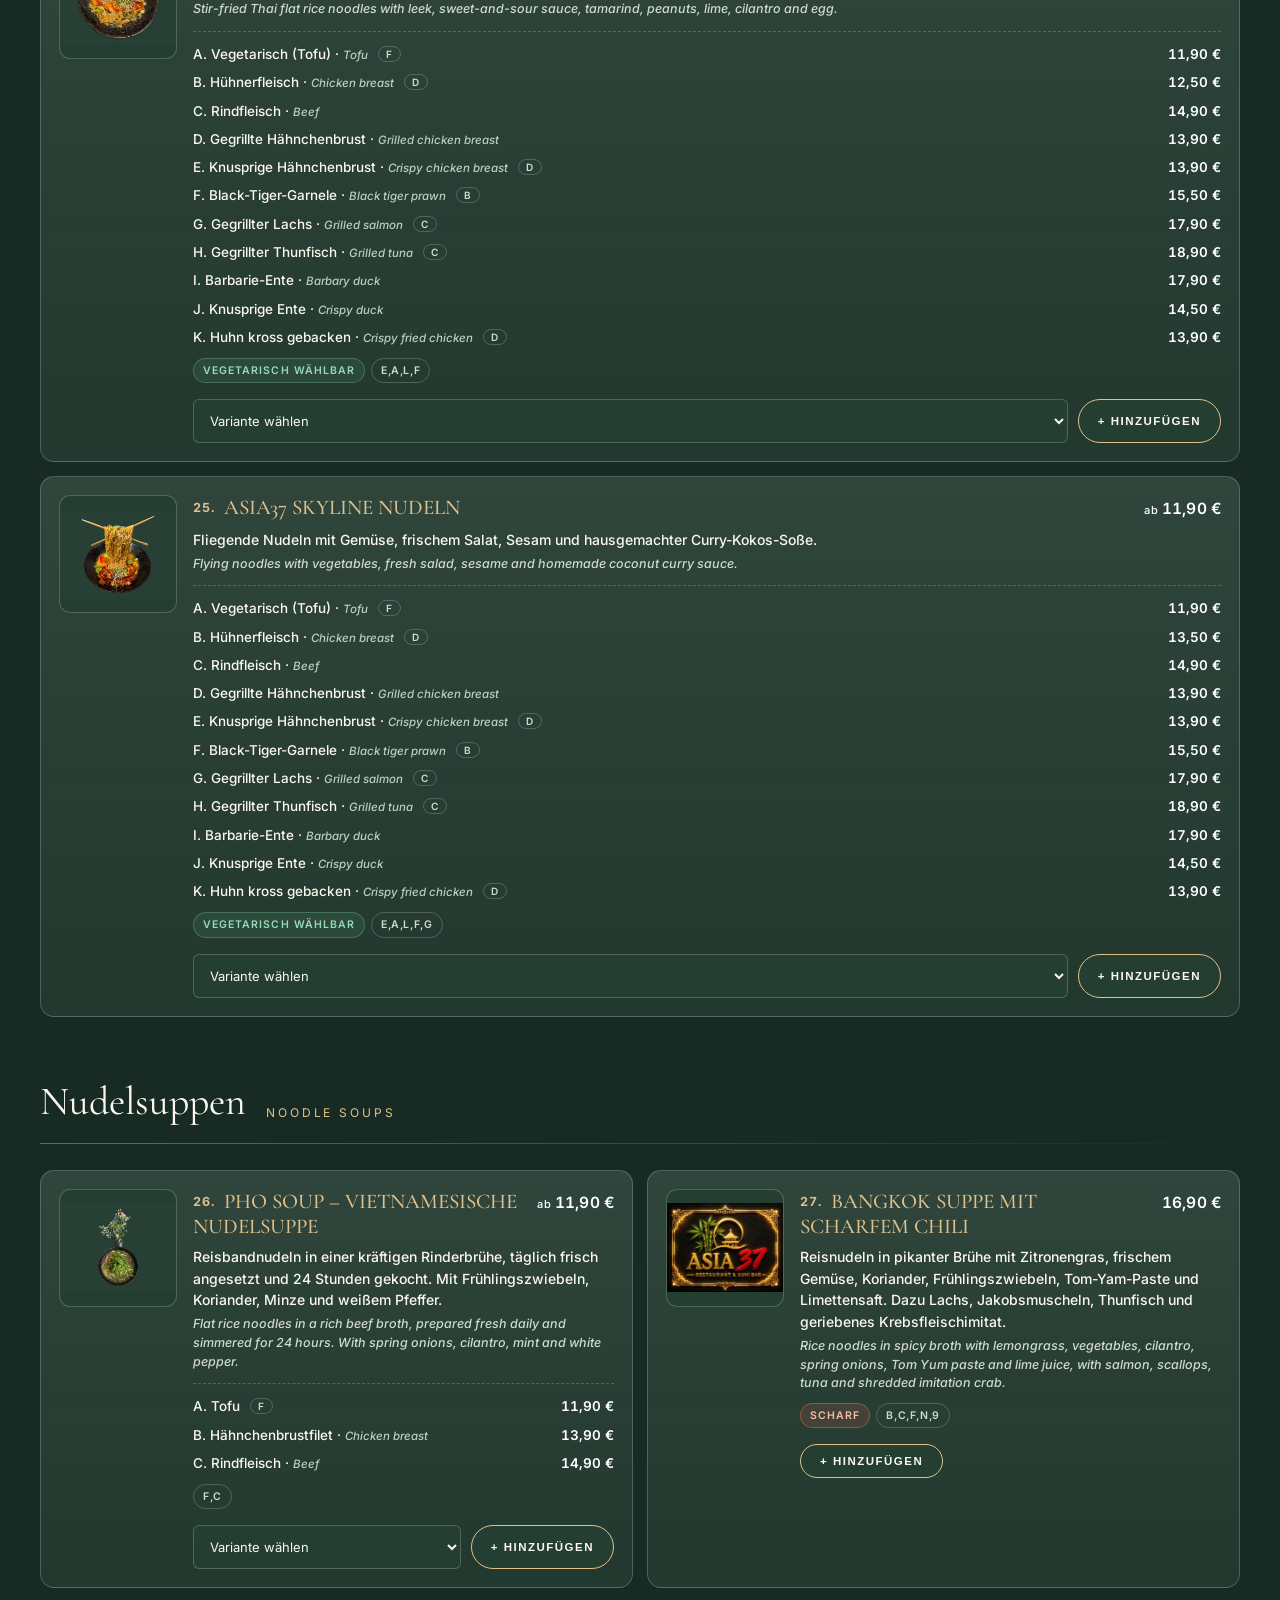
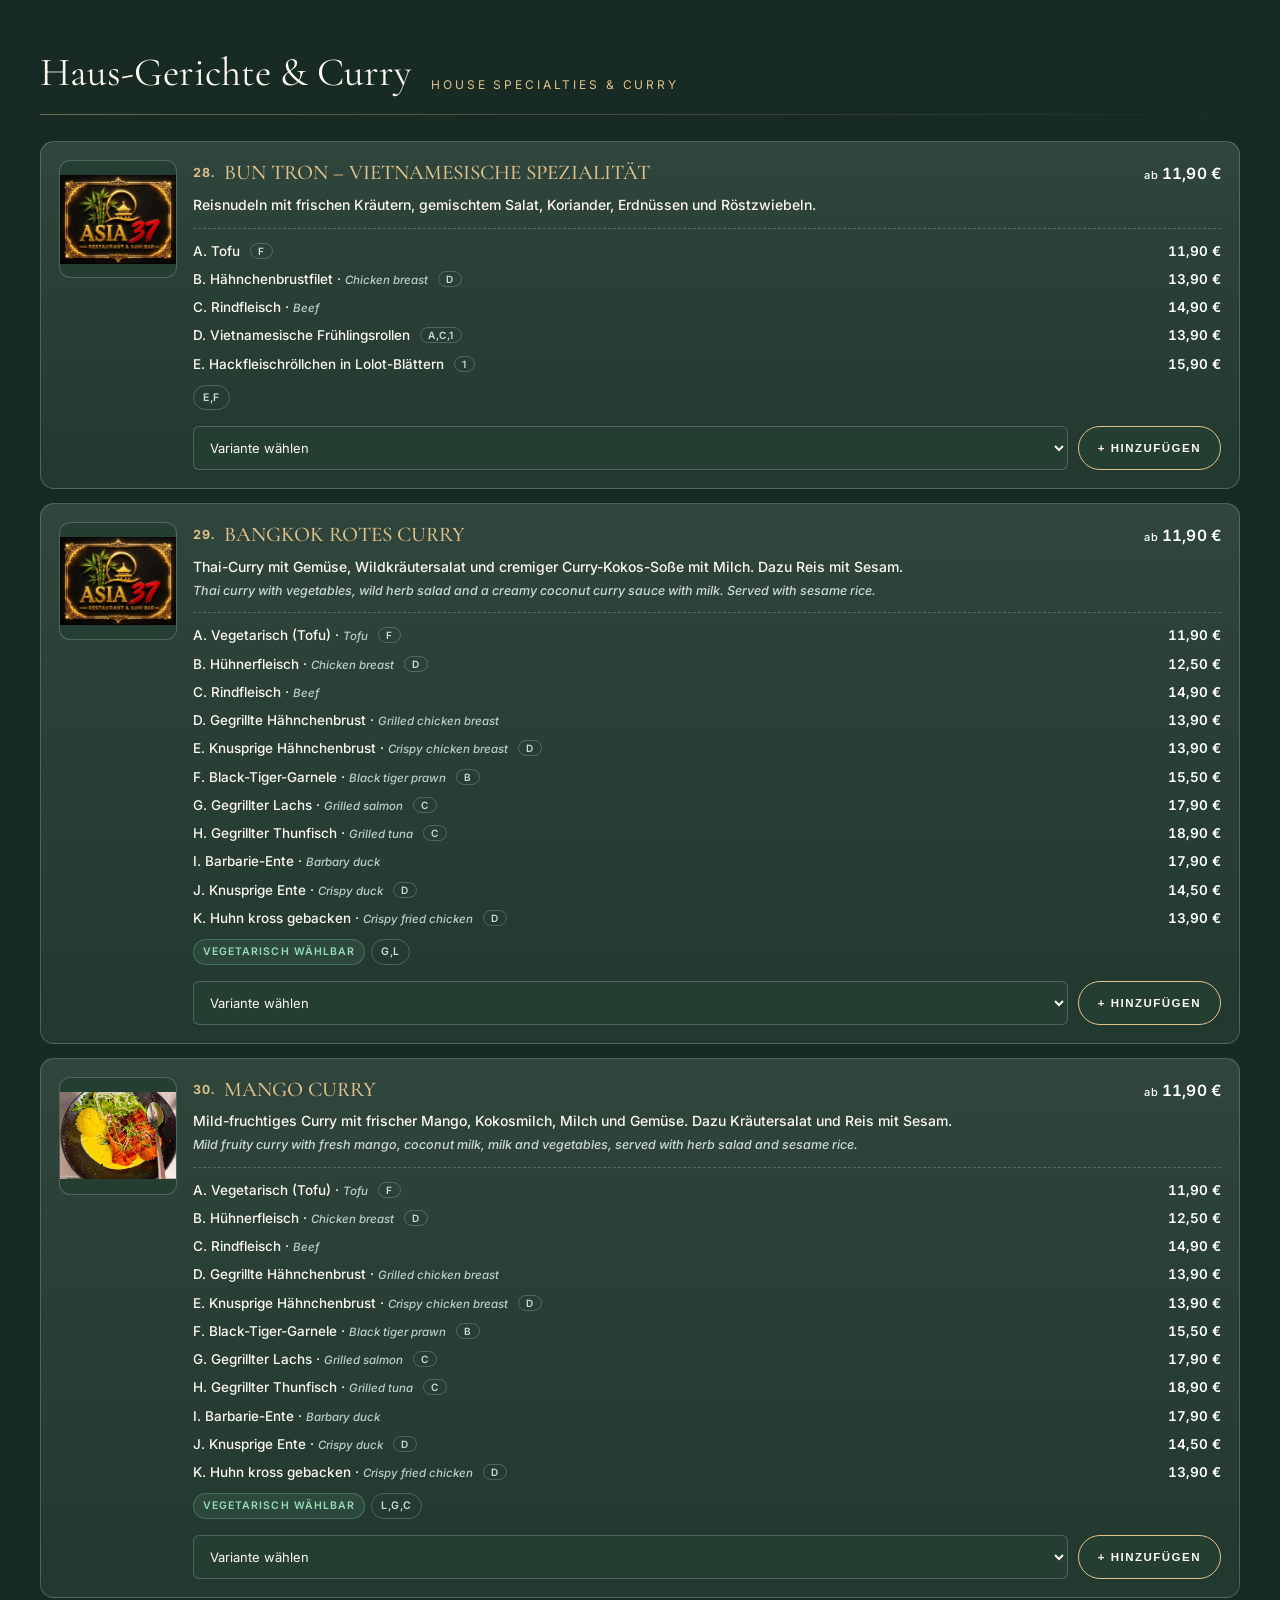
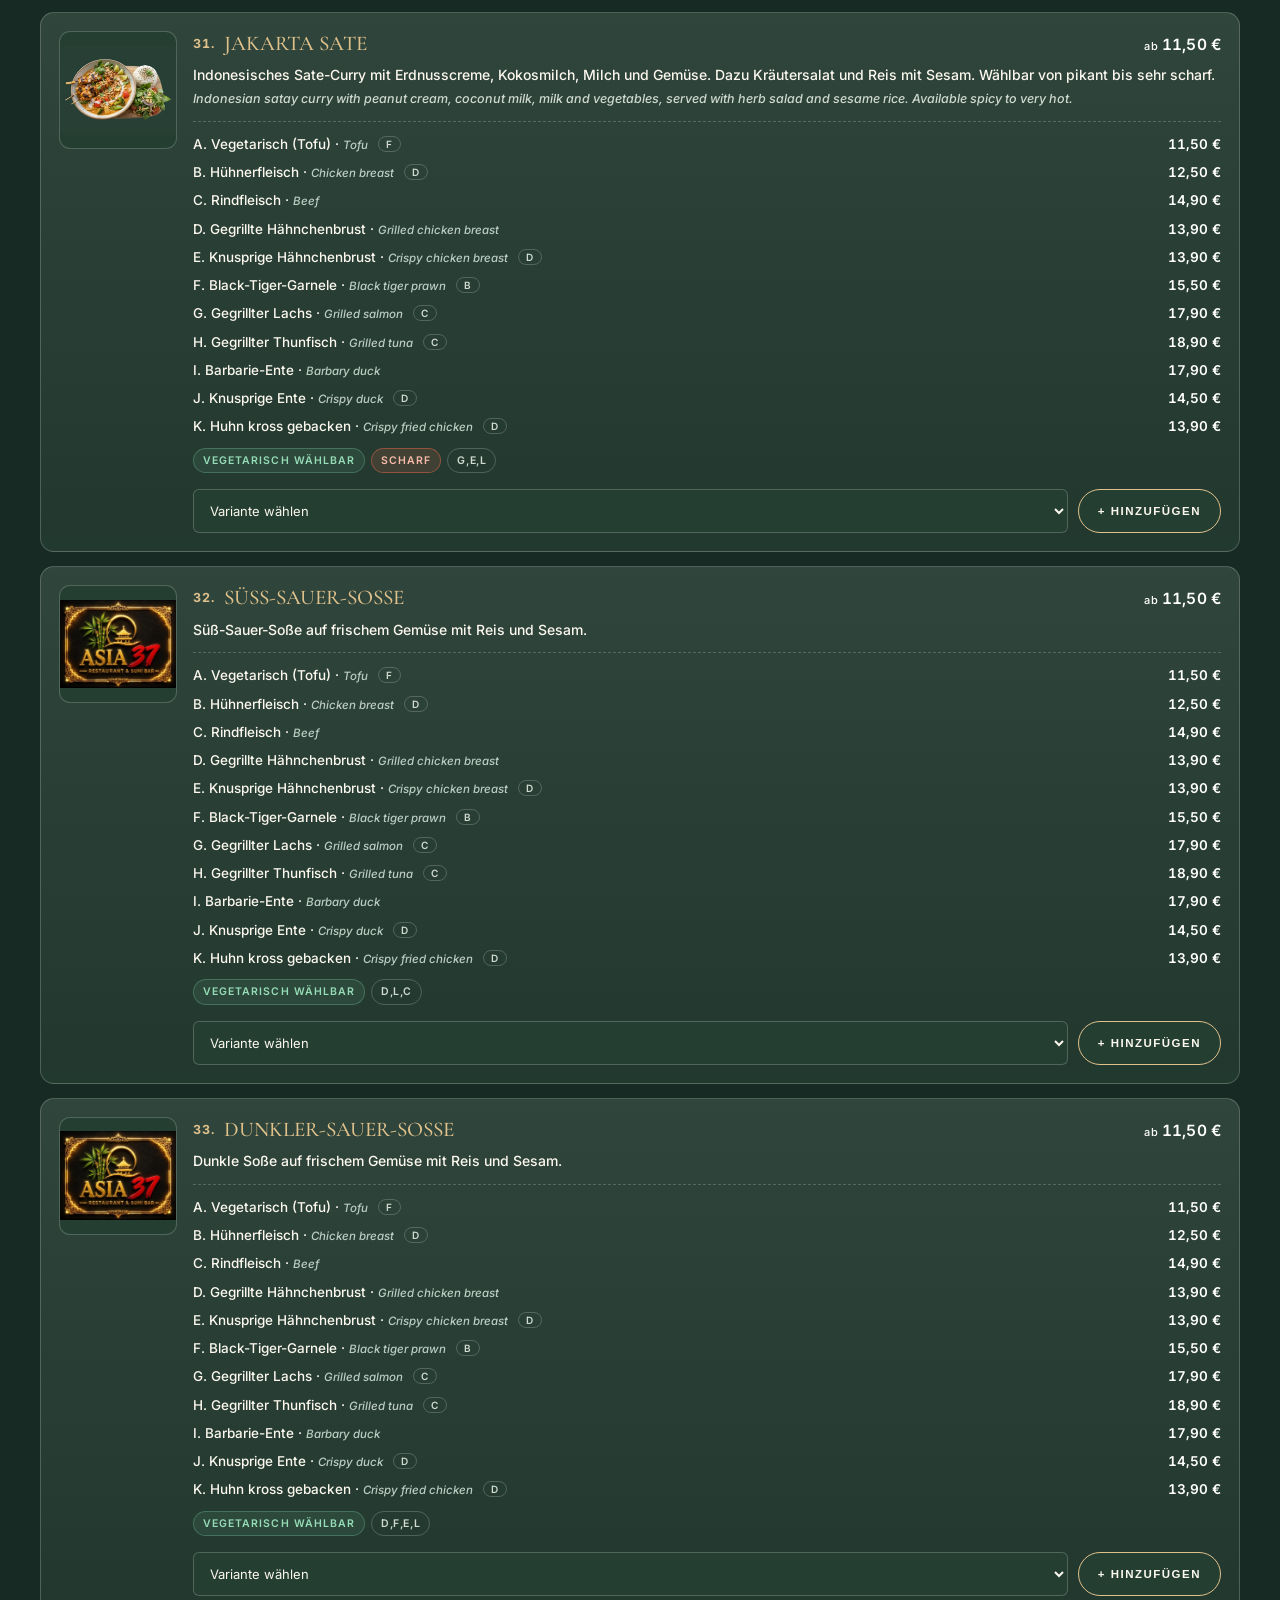
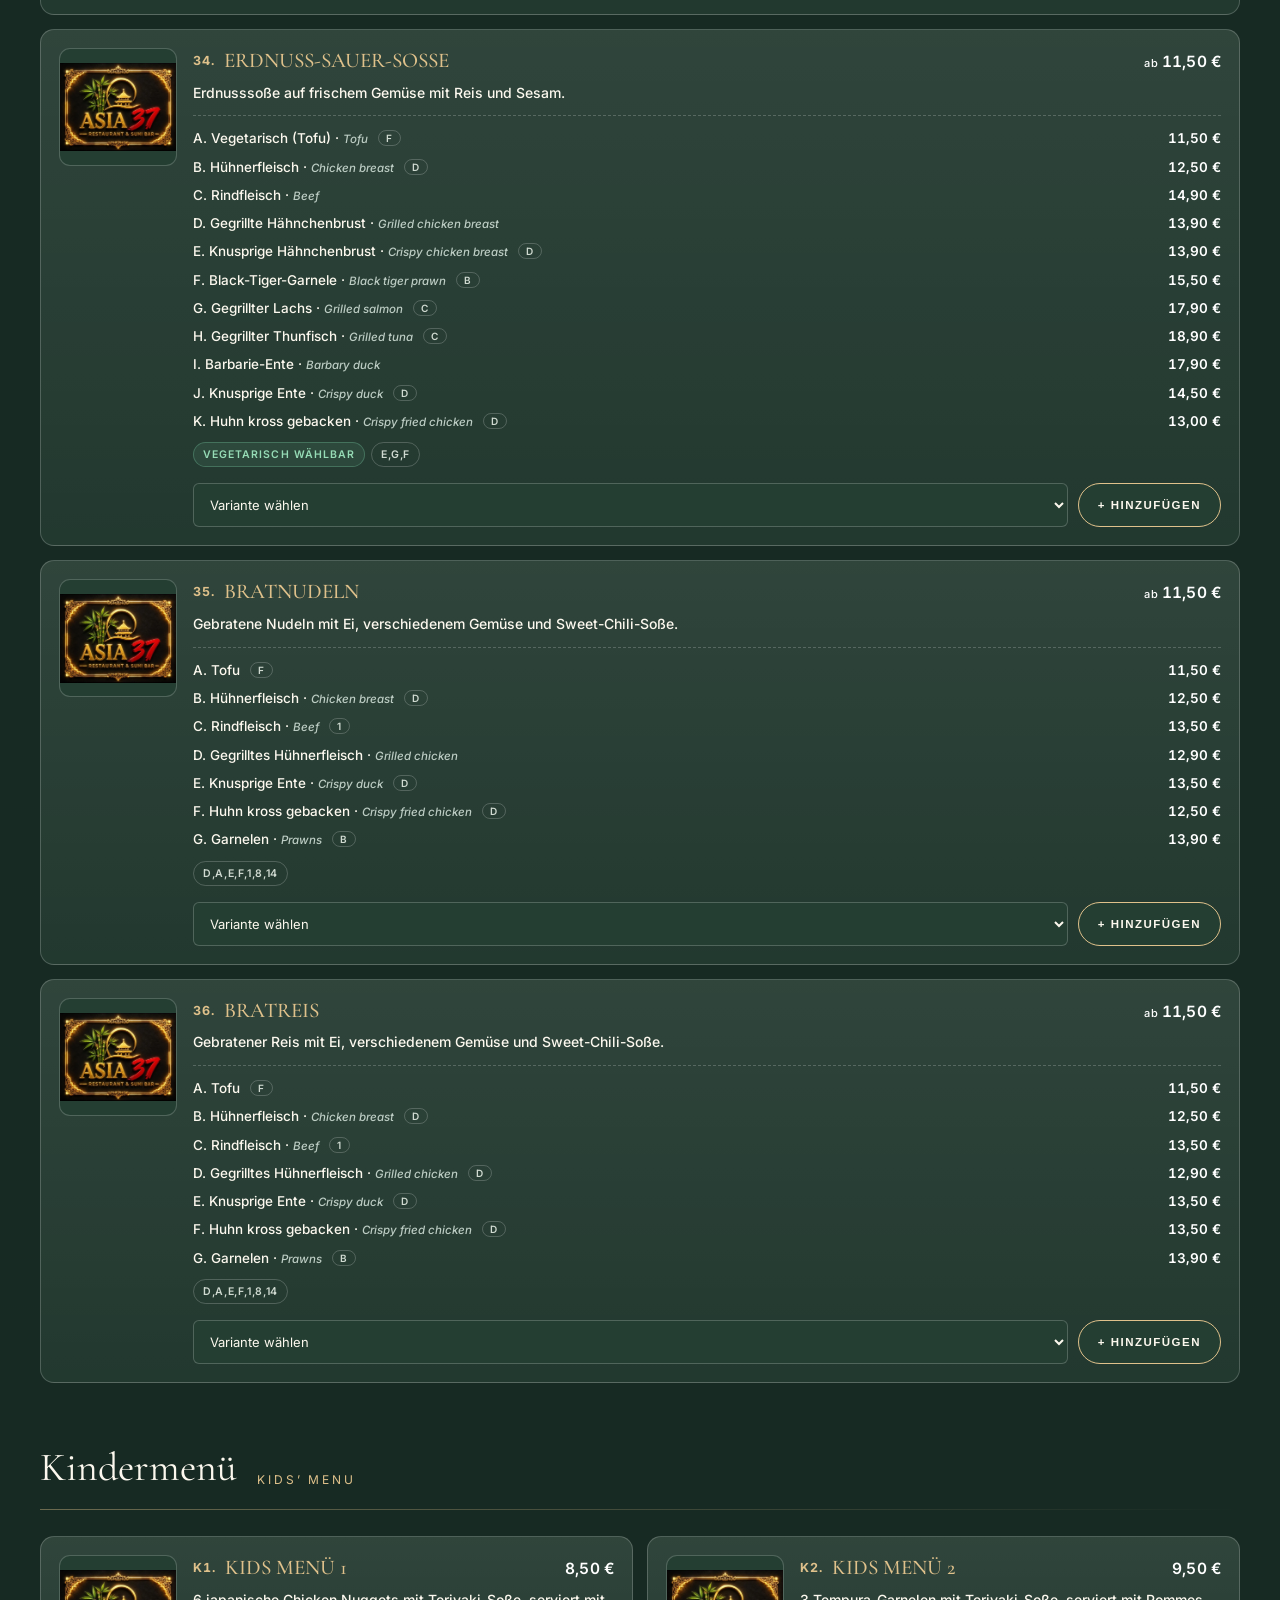
==== commit 82625da4: "Adapt the Mikado layout for Asia37" ====
--- a/menu.html
+++ b/menu.html
@@ -6,7 +6,7 @@
   <title>Speisekarte · Asia37 Wiesmoor</title>
   <meta name="description" content="Speisen, Getränke, Desserts und Wochenendbuffet bei Asia37 in Wiesmoor.">
   <meta property="og:title" content="Speisekarte · Asia37 Wiesmoor">
-  <meta property="og:image" content="https://hoangcaster-website.github.io/Asia-37/assets/buffet/sushi-mix.webp">
+  <meta property="og:image" content="https://hoangcaster-website.github.io/Asia-37/assets/buffet/hero-sushi.webp">
   <meta name="theme-color" content="#172a23">
   <link rel="canonical" href="https://hoangcaster-website.github.io/Asia-37/">
   <link rel="icon" href="assets/favicon.png" type="image/png">
@@ -20,9 +20,9 @@
   </script>
 </head>
 <body>
-  <main class="shell welcome">
-    <h1>Speisekarte</h1>
-    <p><a class="text-link" href="index.html#speisekarte">Zur Speisekarte von Asia37</a></p>
+  <main class="section shell center">
+    <h1 class="title">Speisekarte</h1>
+    <a class="btn btn--gold" href="index.html#speisekarte">Zur Speisekarte von Asia37</a>
   </main>
 </body>
 </html>
--- a/assets/site.css
+++ b/assets/site.css
@@ -1,698 +1,901 @@
-@font-face {
-  font-family: "Instrument Serif";
-  src: url("fonts/instrument-serif-normal.woff2") format("woff2");
-  font-display: swap;
-}
-@font-face {
-  font-family: "Instrument Serif";
-  src: url("fonts/instrument-serif-italic.woff2") format("woff2");
-  font-style: italic;
-  font-display: swap;
-}
-@font-face {
-  font-family: "DM Sans";
-  src: url("fonts/dm-sans-normal.woff2") format("woff2");
-  font-weight: 400 600;
-  font-display: swap;
-}
+/* ============================================================
+   Asia37 · Restaurant & Sushi Bar, Wiesmoor
+   ============================================================ */
 
 :root {
-  --paper: #f8f5ec;
-  --surface: #e7ece3;
-  --ink: #182f27;
-  --muted: #4e6157;
-  --accent: #305c49;
-  --line: #ccd5c8;
-  --line-strong: #849789;
-  --deep: #172a23;
-  --night: #1c3329;
-  --night-line: #455c4f;
-  --night-frame: #9d8860;
-  --light: #fcf8ee;
-  --light-muted: #d0dad1;
-  --gold: #dfc18b;
-  --gold-hover: #efd7aa;
-  --serif: "Instrument Serif", Georgia, serif;
-  --sans: "DM Sans", Arial, sans-serif;
-  --gutter: clamp(22px, 5.1vw, 90px);
-  --header-height: 82px;
+  /* Dunkelstufen mit spuerbarem Abstand, damit Karten vor dem Seitengrund
+     stehen statt darin zu verschwinden. */
+  --ink:        #172a23;
+  --ink-2:      #1c3329;
+  --ink-3:      #243e32;
+  --ink-4:      #2d4b3e;
+  --sea:        #1c3329;
+  --line:       rgba(223, 193, 139, .42);
+  --line-soft:  rgba(255, 255, 255, .2);
+  /* Glasiger Kartenverlauf – ersetzt flache Flaechen. */
+  --card:       linear-gradient(180deg, rgba(255, 255, 255, .085), rgba(255, 255, 255, .028));
+
+  /* Champagnergold aus der Farbpalette von Asia37. Es fuehrt die gesamte Palette,
+     damit Wortmarke, Buttons und Akzente dieselbe Farbe sprechen. */
+  --brand:      #dfc18b;
+  --gold:       #dfc18b;
+  --gold-soft:  #efd7aa;
+  --coral:      #e2664a;
+  --jade:       #5d9b7e;
+
+  --cream:      #fcf8ee;
+  --paper:      #f8f5ec;
+  --paper-ink:  #182f27;
+
+  --text:       #fcf8ee;
+  --muted:      #d0dad1;
+  --muted-2:    #bdcdc4;
+  --muted-dark: #4e6157;
+
+  --nav-h:      80px;
+  --shell:      1200px;
+  --r:          14px;
+  --r-lg:       22px;
+
+  --shadow:     0 24px 60px -28px rgba(0, 0, 0, .85);
+  /* Goldenes Blatt-Ornament aus dem Rahmen der Speisekarte. */
+  --leaf:       url("data:image/svg+xml,%3Csvg xmlns='http://www.w3.org/2000/svg' width='64' height='64' viewBox='0 0 64 64'%3E%3Cg fill='none' stroke='%23ba9e6c' stroke-width='1.3' stroke-linejoin='round'%3E%3Cpath d='M32 0v64'/%3E%3Cpath d='M32 58C18 54 7 42 5 22c14 5 24 18 27 36zM32 58c14-4 25-16 27-36-14 5-24 18-27 36z'/%3E%3C/g%3E%3C/svg%3E");
+
+  --ease:       cubic-bezier(.22, .61, .36, 1);
+
+  --f-display:  'Cormorant Garamond', 'Iowan Old Style', Georgia, serif;
+  --f-body:     'Inter', system-ui, -apple-system, 'Segoe UI', sans-serif;
+  --f-logo:     'Anton', 'Oswald', 'Haettenschweiler', 'Arial Narrow', Impact, sans-serif;
 }
 
 *, *::before, *::after { box-sizing: border-box; }
-html { scroll-behavior: smooth; }
+
+html { scroll-behavior: smooth; scroll-padding-top: calc(var(--nav-h) + 12px); }
+@media (prefers-reduced-motion: reduce) { html { scroll-behavior: auto; } }
+
 body {
   margin: 0;
-  color: var(--ink);
-  background: var(--paper);
-  font: 400 1rem/1.65 var(--sans);
+  background: var(--ink);
+  color: var(--text);
+  font-family: var(--f-body);
+  font-size: 16px;
+  line-height: 1.65;
   -webkit-font-smoothing: antialiased;
-}
-body, h1, h2, h3, p, figure, dl, dd { margin: 0; }
-img { display: block; max-width: 100%; }
-a { color: inherit; text-underline-offset: 0.24em; }
-button { font: inherit; color: inherit; }
-:focus-visible { outline: 2px solid currentColor; outline-offset: 5px; }
+  overflow-x: hidden;
+}
+
+img { max-width: 100%; display: block; }
+a { color: inherit; }
+.icon-sprite { position: absolute; width: 0; height: 0; overflow: hidden; }
+
+::selection { background: var(--gold); color: #172a23; }
+
+:focus-visible { outline: 2px solid var(--gold); outline-offset: 3px; border-radius: 6px; }
+
+/* Bildlaufleiste im Farbklang der Seite. */
+* { scrollbar-width: thin; scrollbar-color: rgba(223, 193, 139, .55) transparent; }
+::-webkit-scrollbar { width: 11px; height: 11px; }
+::-webkit-scrollbar-track { background: var(--ink); }
+::-webkit-scrollbar-thumb {
+  background: rgba(223, 193, 139, .48); border-radius: 99px;
+  border: 3px solid var(--ink);
+}
+::-webkit-scrollbar-thumb:hover { background: rgba(223, 193, 139, .55); }
+
+.shell { width: min(100% - 40px, var(--shell)); margin-inline: auto; }
+.center { text-align: center; }
+.visually-hidden {
+  position: absolute; width: 1px; height: 1px; overflow: hidden;
+  clip: rect(0 0 0 0); clip-path: inset(50%); white-space: nowrap;
+}
+
+/* ---------------------------------------------------------- Blatt-Ornament */
+/* Dasselbe goldene Blattmuster wie auf dem Rahmen der gedruckten Karte. */
+.waves {
+  position: absolute; inset: 0; pointer-events: none; opacity: .16;
+  background-image: var(--leaf);
+  background-size: 64px 64px;
+}
+
+/* Seitliche Ornamentbaender wie der Rand der Speisekarte – nur dort, wo
+   neben dem Inhalt genug Platz ist. */
+@media (min-width: 1380px) {
+  body::before, body::after {
+    content: ''; position: fixed; top: 0; bottom: 0; width: 64px; z-index: 59;
+    pointer-events: none; opacity: .55;
+    background-image: var(--leaf); background-size: 64px 64px; background-repeat: repeat-y;
+  }
+  body::before { left: 18px; }
+  body::after  { right: 18px; }
+}
+
+/* ---------------------------------------------------------- Typography bits */
+.eyebrow {
+  margin: 0 0 12px;
+  font-size: 12px; font-weight: 600; letter-spacing: .3em; text-transform: uppercase;
+  color: var(--gold);
+}
+.title {
+  font-family: var(--f-display);
+  font-weight: 300;
+  font-size: clamp(30px, 4.6vw, 54px);
+  line-height: 1.08;
+  letter-spacing: .005em;
+  margin: 0 0 18px;
+  text-wrap: balance;
+}
+.title em { font-style: italic; color: var(--gold-soft); }
+.lede { color: var(--muted); font-size: 17px; font-weight: 400; max-width: 62ch; margin: 0 auto; text-wrap: pretty; }
+.center .lede { margin-inline: auto; }
+
+.rule { display: flex; align-items: center; gap: 10px; margin: 18px 0 22px; }
+.center .rule { justify-content: center; }
+.rule::before, .rule::after { content: ''; height: 1px; flex: 0 0 46px; background: var(--line); }
+.rule i {
+  width: 7px; height: 7px; transform: rotate(45deg);
+  background: var(--gold); display: block;
+}
+
+/* ---------------------------------------------------------- Buttons */
+.btn {
+  display: inline-flex; align-items: center; justify-content: center; gap: 9px;
+  padding: 13px 26px; border-radius: 999px;
+  font-size: 13px; font-weight: 600; letter-spacing: .13em; text-transform: uppercase;
+  text-decoration: none; border: 1px solid transparent; cursor: pointer;
+  transition: transform .25s var(--ease), background-color .25s, color .25s, border-color .25s;
+  white-space: nowrap;
+}
+.btn--gold { background: var(--gold); color: #172a23; }
+.btn--gold:hover { background: var(--gold-soft); transform: translateY(-2px); }
+.btn--ghost { background: var(--ink-3); border-color: var(--gold); color: var(--cream); }
+.btn--ghost:hover:not(:disabled) { background: var(--gold); border-color: var(--gold); color: #172a23; transform: translateY(-2px); }
+.btn--sm { padding: 10px 19px; font-size: 11.5px; }
+.btn--dark { background: var(--paper-ink); color: var(--cream); }
+.btn--dark:hover { background: #305c49; transform: translateY(-2px); }
+
+/* ---------------------------------------------------------- Navigation */
+.nav {
+  position: sticky; top: 0; z-index: 60;
+  background: rgba(23, 42, 35, .9);
+  backdrop-filter: blur(14px); -webkit-backdrop-filter: blur(14px);
+  border-bottom: 1px solid transparent;
+  transition: border-color .3s, background-color .3s;
+}
+.nav.is-stuck { border-bottom-color: var(--line-soft); background: rgba(23, 42, 35, .97); }
+.nav__inner {
+  width: min(100% - 40px, var(--shell)); margin-inline: auto;
+  display: flex; align-items: center; gap: 22px; height: var(--nav-h);
+}
+/* ---------------------------------------------------------- Wortmarke
+   Nachbau des Restaurant-Logos: schwere Schmalschrift, goldener Schriftzug,
+   weisse Unterzeile. Die Unterzeile wird per Blocksatz auf exakt die
+   Breite des Namens gezogen – wie im Original. Alles haengt an --wm,
+   eine Groessenangabe genuegt also pro Einsatzort. */
+.wordmark {
+  display: inline-flex; flex-direction: column; align-items: stretch;
+  line-height: 1; text-decoration: none;
+}
+.wordmark__name {
+  font-family: var(--f-logo); font-weight: 400;
+  font-size: var(--wm); letter-spacing: .012em;
+  text-transform: uppercase; white-space: nowrap;
+  color: var(--brand);
+}
+.wordmark__sub {
+  font-family: var(--f-logo); font-weight: 400;
+  font-size: calc(var(--wm) * .228); letter-spacing: .04em;
+  margin-top: calc(var(--wm) * .1);
+  text-transform: uppercase; color: #fff;
+  text-align: justify; text-align-last: justify;
+}
+
+.brand { display: flex; align-items: center; text-decoration: none; margin-right: auto; }
+.brand .wordmark { --wm: 40px; }
+.brand:hover .wordmark__name { color: var(--gold-soft); }
+.wordmark__name, .wordmark__sub { transition: color .25s; }
+
+.nav__links { display: flex; gap: 26px; }
+.nav__links a {
+  text-decoration: none; font-size: 13.5px; font-weight: 600; color: var(--muted);
+  position: relative; padding: 4px 0; transition: color .2s;
+}
+.nav__links a::after {
+  content: ''; position: absolute; left: 0; right: 100%; bottom: 0; height: 1px;
+  background: var(--gold); transition: right .3s var(--ease);
+}
+.nav__links a:hover { color: var(--text); }
+.nav__links a:hover::after { right: 0; }
+
+.burger {
+  display: none; width: 42px; height: 42px; border: 1px solid var(--line-soft);
+  border-radius: 11px; background: none; cursor: pointer; position: relative;
+}
+.burger span, .burger::before, .burger::after {
+  content: ''; position: absolute; left: 11px; right: 11px; height: 1.5px;
+  background: var(--text); transition: transform .3s var(--ease), opacity .2s;
+}
+.burger::before { top: 14px; }
+.burger span { top: 20px; }
+.burger::after { top: 26px; }
+.burger[aria-expanded='true']::before { transform: translateY(6px) rotate(45deg); }
+.burger[aria-expanded='true'] span { opacity: 0; }
+.burger[aria-expanded='true']::after { transform: translateY(-6px) rotate(-45deg); }
+
+/* ---------------------------------------------------------- Hero */
+.hero { position: relative; overflow: hidden; background: radial-gradient(120% 90% at 78% 0%, #355746 0%, #1c3329 42%, var(--ink) 100%); }
+/* Warmer Lichtkegel oben rechts – setzt die Bildgruppe in Szene. */
+.hero__glow {
+  position: absolute; z-index: 1; pointer-events: none;
+  width: min(820px, 78vw); aspect-ratio: 1; border-radius: 50%;
+  right: -14%; top: -22%;
+  background: radial-gradient(circle, rgba(223, 193, 139, .17), rgba(223, 193, 139, 0) 68%);
+}
+.hero__grid {
+  position: relative; z-index: 2;
+  display: grid; grid-template-columns: 1.04fr .96fr;
+  gap: clamp(34px, 5vw, 68px); align-items: center;
+  padding: clamp(46px, 6.5vw, 92px) 0 clamp(46px, 6vw, 80px);
+}
+
+.hero__kicker {
+  display: flex; align-items: center; gap: 14px; margin: 0 0 20px;
+  font-size: 11.5px; letter-spacing: .3em; text-transform: uppercase; color: var(--muted);
+}
+.hero__kicker span {
+  font-family: var(--f-display); font-size: 19px; letter-spacing: .34em;
+  color: var(--gold); text-transform: none;
+}
+.hero__kicker i { display: block; flex: none; width: 46px; height: 1px; background: var(--line); }
+
+.hero h1 { margin: 0 0 24px; }
+.hero h1 .wordmark { --wm: clamp(56px, 10.6vw, 132px); }
+
+.hero__lead {
+  color: #fcf8ee; font-size: clamp(16px, 1.45vw, 18.5px);
+  max-width: 44ch; margin: 0 0 30px;
+}
+.hero__cta { display: flex; flex-wrap: wrap; gap: 12px; margin-bottom: 34px; }
+
+.hero__facts {
+  list-style: none; margin: 0; padding: 24px 0 0;
+  border-top: 1px solid var(--line-soft);
+  display: grid; grid-template-columns: repeat(3, auto);
+  gap: 18px 34px; justify-content: start;
+}
+.hero__facts li { display: grid; gap: 4px; }
+.hero__facts b {
+  font-size: 10.5px; letter-spacing: .2em; text-transform: uppercase;
+  color: var(--gold); font-weight: 600;
+}
+.hero__facts span { font-size: 13.5px; font-weight: 500; color: #fcf8ee; }
+
+/* Bildgruppe: zwei versetzte Karten vor einem Ring. Beide Bilder laufen in
+   ihrer echten Hoehe (height:auto), es wird also nichts beschnitten. */
+.hero__art { position: relative; aspect-ratio: 1 / 1.02; }
+/* Aufgehende Sonne: echter Kreis (aspect-ratio), nicht die Ellipse, die ein
+   prozentualer inset auf einem nicht-quadratischen Kasten ergeben wuerde. */
+.hero__ring {
+  position: absolute; left: 50%; top: 50%; transform: translate(-50%, -50%);
+  width: 100%; aspect-ratio: 1 / 1; border-radius: 50%;
+  border: 1px solid rgba(223, 193, 139, .48);
+  background: radial-gradient(circle, rgba(223, 193, 139, .09), rgba(223, 193, 139, 0) 68%);
+}
+.hero__ring::after {
+  content: ''; position: absolute; inset: 8%; border-radius: 50%;
+  border: 1px dashed rgba(255, 255, 255, .22);
+}
+
+/* Karte A und Preis-Plakette bilden eine Einheit, damit die Plakette auf
+   jeder Breite an derselben Ecke des Fotos klebt. */
+.hero__stack { position: absolute; width: 74%; left: 0; top: 3%; }
+.hero__card {
+  margin: 0; border-radius: 18px; overflow: hidden;
+  border: 1px solid rgba(255, 255, 255, .26);
+  box-shadow: 0 30px 70px -26px rgba(0, 0, 0, .92);
+  background: var(--ink-2);
+  transition: transform .6s var(--ease);
+}
+.hero__card img { width: 100%; height: auto; }
+.hero__card--b { position: absolute; width: 47%; right: 0; bottom: 2%; }
+.hero__art:hover .hero__stack { transform: translateY(-6px); }
+.hero__art:hover .hero__card--b { transform: translateY(6px); }
+.hero__stack { transition: transform .6s var(--ease); }
+
+.hero__badge {
+  position: absolute; left: -7%; bottom: -20px; z-index: 3;
+  display: grid; gap: 1px; padding: 11px 19px; border-radius: 15px;
+  background: var(--gold); color: #172a23;
+  box-shadow: 0 18px 40px -14px rgba(0, 0, 0, .85);
+}
+.hero__badge b {
+  font-family: var(--f-logo); font-weight: 400; font-size: 21px;
+  letter-spacing: .02em; line-height: 1;
+}
+.hero__badge span {
+  font-size: 10px; font-weight: 700; letter-spacing: .16em;
+  text-transform: uppercase; opacity: 1;
+}
+
+/* ---------------------------------------------------------- Laufband */
+.marquee {
+  position: relative; z-index: 2; overflow: hidden;
+  border-top: 1px solid var(--line-soft); border-bottom: 1px solid var(--line-soft);
+  background: rgba(0, 0, 0, .26); padding: 14px 0;
+}
+.marquee__track { display: flex; width: max-content; animation: marquee 48s linear infinite; }
+.marquee__group { display: flex; align-items: center; gap: 26px; padding-right: 26px; }
+.marquee__group > span {
+  font-family: var(--f-logo); font-weight: 400; font-size: 16px;
+  letter-spacing: .1em; text-transform: uppercase;
+  color: rgba(223, 193, 139, .95); white-space: nowrap;
+}
+.marquee__group > i {
+  flex: none; width: 5px; height: 5px; transform: rotate(45deg);
+  background: rgba(255, 255, 255, .55);
+}
+@keyframes marquee { to { transform: translateX(-50%); } }
+@media (prefers-reduced-motion: reduce) { .marquee__track { animation: none; } }
+
+/* ---------------------------------------------------------- Sections */
+.section { padding: clamp(64px, 8vw, 106px) 0; position: relative; }
+.section--sea { background: linear-gradient(180deg, var(--ink) 0%, #233d32 50%, var(--ink) 100%); }
+.section--paper {
+  background: var(--ink-2);
+  border-top: 1px solid var(--line); border-bottom: 1px solid var(--line);
+}
+
+/* ---------------------------------------------------------- Signature dishes */
+.sig-head { display: grid; gap: 18px; margin-bottom: 44px; }
+.sig-grid {
+  display: grid; grid-template-columns: repeat(4, 1fr); gap: 20px;
+}
+.sig {
+  margin: 0; position: relative; border-radius: var(--r-lg); overflow: hidden;
+  background: var(--card); background-color: var(--ink-2);
+  border: 1px solid var(--line-soft);
+  text-decoration: none; color: inherit; display: block;
+  transition: transform .4s var(--ease), border-color .3s, box-shadow .4s var(--ease);
+}
+.sig:hover {
+  transform: translateY(-5px); border-color: var(--line);
+  box-shadow: 0 26px 50px -28px rgba(0, 0, 0, .95);
+}
+.sig:hover .sig__body h3 { color: var(--gold-soft); }
+.sig__body h3 { transition: color .3s; }
+/* Quadratischer Rahmen, Bild per contain vollstaendig darin – nichts wird
+   abgeschnitten. Die Fotos sind ueberwiegend nahezu quadratisch, die Raender
+   bleiben deshalb schmal und liegen auf der Kartenfarbe. */
+.sig__img { aspect-ratio: 1 / 1; overflow: hidden; background: var(--ink-2); }
+.sig__img img {
+  width: 100%; height: 100%; object-fit: contain;
+  transition: transform .8s var(--ease);
+}
+.sig:hover .sig__img img { transform: scale(1.04); }
+.sig__body { padding: 16px 18px 20px; }
+.sig__no {
+  font-size: 11px; letter-spacing: .22em; color: var(--gold); font-weight: 600;
+}
+.sig__body h3 {
+  font-family: var(--f-display); font-size: 24px; font-weight: 500;
+  margin: 3px 0 6px; line-height: 1.15;
+}
+.sig__body p { margin: 0; font-size: 13.5px; font-weight: 500; color: var(--muted); line-height: 1.5; }
+.sig__price {
+  display: inline-block; margin-top: 12px; font-size: 14px; font-weight: 600;
+  color: var(--gold-soft); font-variant-numeric: tabular-nums;
+}
+
+/* ---------------------------------------------------------- Buffet banner */
+.buffet {
+  position: relative; overflow: hidden; border-radius: var(--r-lg);
+  border: 1px solid var(--line);
+  background: linear-gradient(115deg, #2e4e3e, #172a23 62%);
+  padding: clamp(28px, 4vw, 46px);
+  display: grid; grid-template-columns: 1.3fr 1fr; gap: 34px; align-items: center;
+}
+.buffet__price {
+  display: flex; align-items: baseline; gap: 10px; margin: 0 0 6px;
+  font-family: var(--f-display); font-size: clamp(42px, 6vw, 64px); color: var(--gold);
+  line-height: 1;
+  /* Versalziffern: die Mediaevalziffern der Serife lesen sich bei Preisen unruhig. */
+  font-variant-numeric: lining-nums; font-feature-settings: 'lnum' 1;
+}
+.buffet__price small { font-size: 15px; font-family: var(--f-body); font-weight: 500; color: var(--muted); letter-spacing: .1em; }
+.buffet h2 { font-family: var(--f-display); font-weight: 400; font-size: clamp(26px, 3.4vw, 38px); margin: 0 0 12px; }
+.buffet p { color: var(--muted); font-weight: 500; margin: 0 0 8px; max-width: 52ch; }
+.buffet__times { list-style: none; margin: 0; padding: 0; display: grid; gap: 10px; position: relative; z-index: 2; }
+.buffet__times li {
+  display: flex; justify-content: space-between; gap: 14px; font-size: 14.5px;
+  padding: 11px 16px; border-radius: 11px;
+  background: rgba(255, 255, 255, .075); border: 1px solid var(--line-soft);
+}
+.buffet__times b { font-weight: 600; }
+.buffet__times span { color: var(--gold-soft); font-variant-numeric: tabular-nums; }
+
+/* ---------------------------------------------------------- Menu controls */
+.menu-intro { margin-bottom: 30px; }
+
+.menu-tools {
+  position: sticky; top: var(--nav-h); z-index: 40;
+  background: rgba(23, 42, 35, .93);
+  backdrop-filter: blur(14px); -webkit-backdrop-filter: blur(14px);
+  border-top: 1px solid var(--line-soft); border-bottom: 1px solid var(--line-soft);
+  padding: 13px 0;
+}
+.menu-tools__row {
+  width: min(100% - 40px, var(--shell)); margin-inline: auto;
+  display: flex; align-items: center; gap: 14px; flex-wrap: wrap;
+}
+.search {
+  position: relative; flex: 1 1 230px; min-width: 190px; max-width: 330px;
+}
+.search input {
+  width: 100%; padding: 11px 38px 11px 15px; border-radius: 999px;
+  background: var(--ink-3); border: 1px solid var(--line-soft);
+  color: var(--text); font-family: inherit; font-size: 14px;
+}
+.search input::placeholder { color: #b6c8bd; }
+.search input:focus { border-color: var(--gold); outline: none; }
+.search__clear {
+  position: absolute; right: 6px; top: 50%; transform: translateY(-50%);
+  width: 26px; height: 26px; border-radius: 50%; border: 0; cursor: pointer;
+  background: none; color: var(--muted); font-size: 17px; line-height: 1;
+  display: none; place-items: center;
+}
+.search__clear.is-on { display: grid; }
+.search__clear:hover { color: var(--text); }
+
+.filters { display: flex; gap: 8px; flex-wrap: wrap; }
+.chip {
+  padding: 9px 16px; border-radius: 999px; cursor: pointer;
+  background: transparent; border: 1px solid var(--line-soft); color: var(--muted);
+  font-family: inherit; font-size: 12.5px; font-weight: 500; letter-spacing: .04em;
+  transition: all .22s;
+}
+.chip:hover { color: var(--text); border-color: var(--line); }
+.chip[aria-pressed='true'] { background: var(--gold); border-color: var(--gold); color: #172a23; }
+
+.tabs {
+  display: flex; gap: 7px; overflow-x: auto; scroll-behavior: smooth;
+  padding: 11px 0 3px; margin: 0;
+  scrollbar-width: thin; scrollbar-color: var(--line) transparent;
+}
+.tabs::-webkit-scrollbar { height: 5px; }
+.tabs::-webkit-scrollbar-thumb { background: var(--line); border-radius: 3px; }
+.tab {
+  flex: none; padding: 8px 15px; border-radius: 999px; cursor: pointer;
+  background: var(--ink-3); border: 1px solid transparent; color: var(--muted);
+  font-family: inherit; font-size: 12.5px; font-weight: 500; white-space: nowrap; text-decoration: none; transition: all .22s;
+}
+.tab:hover { color: var(--text); }
+.tab.is-active { background: rgba(223, 193, 139, .15); border-color: var(--line); color: var(--gold-soft); }
+
+/* ---------------------------------------------------------- Menu groups */
+.menu-body { padding-top: 40px; }
+
+.mgroup { margin-bottom: 62px; scroll-margin-top: 150px; }
+.mgroup__head { display: flex; align-items: flex-end; gap: 20px; margin-bottom: 8px; flex-wrap: wrap; }
+.mgroup__head h3 {
+  font-family: var(--f-display); font-weight: 400; font-size: clamp(27px, 3.4vw, 40px);
+  margin: 0; line-height: 1.1;
+}
+.mgroup__en { font-size: 12px; letter-spacing: .24em; text-transform: uppercase; color: var(--gold); }
+.mgroup__unit {
+  font-size: 11.5px; letter-spacing: .14em; text-transform: uppercase; color: var(--muted);
+  border: 1px solid var(--line-soft); border-radius: 999px; padding: 4px 11px;
+}
+.mgroup__note { color: var(--muted); font-size: 14.5px; font-weight: 500; max-width: 74ch; margin: 6px 0 0; }
+.mgroup__bar { height: 1px; background: linear-gradient(90deg, var(--line), transparent); margin: 20px 0 26px; }
+
+.mlist { display: grid; grid-template-columns: repeat(2, 1fr); gap: 14px; }
+.mlist--wide { grid-template-columns: 1fr; }
+
+.dish {
+  position: relative; overflow: hidden;
+  display: grid; grid-template-columns: auto 1fr; gap: 16px;
+  padding: 18px; border-radius: var(--r);
+  background: var(--card); background-color: var(--ink-2);
+  border: 1px solid var(--line-soft);
+  transition: border-color .3s, background-color .3s, transform .3s var(--ease);
+}
+/* Goldener Streifen, der beim Hover von links einfaehrt. */
+.dish::before {
+  content: ''; position: absolute; left: 0; top: 0; bottom: 0; width: 2px;
+  background: var(--gold); transform: scaleY(0); transform-origin: top;
+  transition: transform .35s var(--ease);
+}
+.dish:hover { border-color: var(--line); background-color: var(--ink-3); transform: translateY(-2px); }
+.dish:hover::before { transform: scaleY(1); }
+.dish--photo { grid-template-columns: 118px 1fr; }
+
+.dish__thumb {
+  width: 118px; height: 118px; border-radius: 11px; overflow: hidden;
+  border: 1px solid var(--line-soft); background: var(--ink-3); margin: 0; flex: none;
+}
+.dish__thumb img { width: 100%; height: 100%; object-fit: contain; transition: transform .6s var(--ease); }
+.dish:hover .dish__thumb img { transform: scale(1.06); }
+
+.dish__no {
+  font-size: 12px; font-weight: 700; letter-spacing: .08em; color: var(--gold);
+  min-width: 34px; font-variant-numeric: tabular-nums; padding-top: 3px;
+}
+/* Nummer als Praefix im Titel – bei Gerichten mit Foto steht links das Bild. */
+.dish__name .dish__no {
+  font-family: var(--f-body); font-size: 12.5px; min-width: 0; padding: 0;
+  margin-right: 4px; vertical-align: 2px;
+}
+.dish__main { min-width: 0; }
+.dish__top { display: flex; justify-content: space-between; gap: 14px; align-items: baseline; }
+.dish__name {
+  font-family: var(--f-display); font-size: 21px; font-weight: 500; margin: 0;
+  line-height: 1.2; color: var(--gold); text-transform: uppercase;
+}
+.dish__price {
+  font-size: 15.5px; font-weight: 600; color: #fff; white-space: nowrap;
+  font-variant-numeric: tabular-nums; letter-spacing: .01em;
+}
+.dish__from { font-size: 11px; color: inherit; font-weight: 500; letter-spacing: .06em; }
+.dish__de { margin: 7px 0 0; font-size: 14px; font-weight: 500; color: #fcf8ee; line-height: 1.55; }
+.dish__en { margin: 4px 0 0; font-size: 12.5px; font-weight: 500; color: #d0dad1; font-style: italic; line-height: 1.5; }
+.dish__meta { margin: 4px 0 0; font-size: 12px; font-weight: 500; color: var(--muted); }
+
+.opts { list-style: none; margin: 12px 0 0; padding: 11px 0 0; display: grid; gap: 6px; border-top: 1px dashed var(--line-soft); }
+.opts li {
+  display: flex; justify-content: space-between; gap: 14px; align-items: baseline;
+  font-size: 13.5px; font-weight: 500; color: #fcf8ee;
+}
+.opts li i { font-style: normal; }
+.opts li .badge--allerg { margin-left: 6px; padding: 1px 7px; font-size: 10px; vertical-align: 1px; }
+.opts li em { font-style: italic; color: #bdcdc4; font-size: 11.5px; }
+.opts li b { font-weight: 600; color: #fff; white-space: nowrap; font-variant-numeric: tabular-nums; }
+
+.badges { display: flex; gap: 6px; flex-wrap: wrap; margin-top: 10px; align-items: center; }
+.badge {
+  font-size: 10.5px; letter-spacing: .1em; text-transform: uppercase; font-weight: 600;
+  padding: 3px 9px; border-radius: 999px; border: 1px solid;
+}
+.badge--veg   { color: #96dcb6; border-color: rgba(93, 155, 126, .5);  background: rgba(93, 155, 126, .15); }
+.badge--spicy { color: #f8bbaa; border-color: rgba(226, 102, 74, .5);  background: rgba(226, 102, 74, .15); }
+.badge--raw   { color: #a6cef0; border-color: rgba(96, 155, 205, .48); background: rgba(96, 155, 205, .15); }
+.badge--allerg {
+  color: var(--muted); border-color: var(--line-soft); background: transparent;
+  letter-spacing: .06em; cursor: help;
+}
+
+.empty {
+  text-align: center; padding: 64px 20px; color: var(--muted); font-weight: 500;
+  border: 1px dashed var(--line-soft); border-radius: var(--r-lg);
+}
+.empty b { display: block; font-family: var(--f-display); font-size: 25px; color: var(--text); margin-bottom: 6px; }
+
+/* ---------------------------------------------------------- Sushi guide */
+/* Erklaerabschnitt – bewusst kompakt: kleines Bild links, Text rechts.
+   Die Fotos sind hier Beiwerk, die Karte selbst zeigt sie gross. */
+.guide-grid { display: grid; grid-template-columns: repeat(3, 1fr); gap: 20px; margin-top: 40px; }
+.guide {
+  display: grid; grid-template-columns: 116px 1fr; gap: 18px; align-items: start;
+  padding: 18px; border-radius: var(--r-lg);
+  background: var(--card); background-color: var(--ink-3); border: 1px solid var(--line-soft);
+  box-shadow: var(--shadow);
+}
+/* Feste Kachel, Bild per contain komplett darin – nichts wird beschnitten.
+   height ist zwingend gesetzt, sonst gewinnt das height-Attribut des <img>. */
+.guide img {
+  width: 116px; height: 116px; object-fit: contain;
+  border-radius: 12px; background: rgba(255, 255, 255, .88);
+}
+.guide__body { min-width: 0; }
+.guide__body h3 {
+  font-family: var(--f-display); font-size: 25px; font-weight: 500; margin: 0 0 5px;
+  line-height: 1.1;
+}
+.guide__body span {
+  font-size: 10.5px; letter-spacing: .24em; text-transform: uppercase; color: var(--gold);
+  display: block; margin-bottom: 6px;
+}
+.guide__body p { margin: 0; font-size: 13.5px; font-weight: 500; color: var(--muted); line-height: 1.55; }
+
+/* ---------------------------------------------------------- Gallery */
+/* Mauerwerk-Spalten statt Raster: jedes Foto behaelt sein eigenes
+   Seitenverhaeltnis, es wird nichts zugeschnitten. */
+.gallery-grid { columns: 4; column-gap: 14px; margin-top: 42px; }
+.gallery-grid figure {
+  margin: 0 0 14px; border-radius: var(--r); overflow: hidden;
+  border: 1px solid var(--line-soft);
+  break-inside: avoid; -webkit-column-break-inside: avoid;
+}
+.gallery-grid img { width: 100%; height: auto; transition: transform .8s var(--ease); }
+.gallery-grid figure:hover img { transform: scale(1.04); }
+
+/* ---------------------------------------------------------- Contact */
+/* stretch: die Karte fuellt die Hoehe der Textspalte, statt eine Leerflaeche
+   darunter zu lassen. */
+.contact-grid { display: grid; grid-template-columns: 1fr 1fr; gap: 48px; align-items: stretch; }
+.facts { list-style: none; margin: 26px 0 30px; padding: 0; display: grid; gap: 18px; }
+.facts li { display: grid; gap: 3px; }
+.facts b {
+  font-size: 11px; letter-spacing: .22em; text-transform: uppercase; color: var(--gold); font-weight: 600;
+}
+.facts span { color: #fcf8ee; font-size: 15.5px; font-weight: 500; line-height: 1.6; }
+.facts a { color: inherit; text-decoration: none; border-bottom: 1px solid var(--line); }
+.facts a:hover { color: var(--gold-soft); }
+.contact__actions { display: flex; gap: 12px; flex-wrap: wrap; }
+.social-links { display: flex; align-items: center; gap: 18px; flex-wrap: wrap; }
+.facts .social-link { border-bottom: 0; }
+.social-link { display: inline-flex; align-items: center; gap: 7px; }
+.social-link svg, .contact__actions svg { width: 18px; height: 18px; fill: currentColor; flex: none; }
+
+.map {
+  border-radius: var(--r-lg); overflow: hidden; border: 1px solid var(--line);
+  min-height: 400px; background: var(--ink-2);
+}
+.map iframe { width: 100%; height: 100%; min-height: 400px; border: 0; display: block; filter: contrast(1.05) saturate(1.05); }
+
+/* ---------------------------------------------------------- Allergens */
+.allergens {
+  margin-top: 54px; border: 1px solid var(--line-soft); border-radius: var(--r-lg);
+  background: var(--card); background-color: var(--ink-2);
+  padding: 22px 26px;
+}
+.allergens summary {
+  cursor: pointer; font-family: var(--f-display); font-size: 25px; color: var(--gold-soft);
+  list-style: none; display: flex; align-items: center; gap: 12px;
+  transition: color .2s;
+}
+.allergens summary:hover { color: var(--gold); }
+.allergens summary::-webkit-details-marker { display: none; }
+.allergens summary::after {
+  content: '+'; margin-left: auto; font-size: 23px; color: var(--muted); font-family: var(--f-body);
+}
+.allergens[open] summary::after { content: '–'; }
+.allergens__grid { display: grid; grid-template-columns: repeat(2, 1fr); gap: 30px 40px; margin-top: 24px; }
+.allergens h4 {
+  font-size: 11px; letter-spacing: .22em; text-transform: uppercase; color: var(--gold);
+  margin: 0 0 14px; font-weight: 600;
+}
+/* Kompakte Chip-Liste statt einer langen Spalte. */
+.allergens ul {
+  list-style: none; margin: 0; padding: 0;
+  display: flex; flex-wrap: wrap; gap: 7px;
+}
+.allergens li {
+  font-size: 12.5px; font-weight: 500; color: var(--muted); display: flex; align-items: center; gap: 7px;
+  background: rgba(255, 255, 255, .075); border: 1px solid var(--line-soft);
+  border-radius: 999px; padding: 5px 12px 5px 6px;
+}
+.allergens li b {
+  color: #172a23; background: var(--gold-soft); font-weight: 700; font-size: 10.5px;
+  min-width: 20px; height: 20px; border-radius: 50%;
+  display: grid; place-items: center; flex: none;
+}
+.allergens__note { margin: 24px 0 0; font-size: 12.5px; font-weight: 500; color: var(--muted-2); line-height: 1.7; }
+
+/* ---------------------------------------------------------- Zahlungsarten
+   Logos und QR-Code stammen aus der gedruckten Karte (Seite 1 der PDF). */
+.payband {
+  background: var(--ink-2);
+  border-top: 1px solid var(--line-soft);
+  padding: clamp(40px, 5vw, 60px) 0;
+}
+.payband__inner {
+  display: grid; grid-template-columns: minmax(0, 1fr) auto auto;
+  gap: clamp(26px, 4vw, 52px); align-items: center;
+}
+.payband__copy h2 {
+  font-family: var(--f-display); font-weight: 400;
+  font-size: clamp(25px, 2.9vw, 33px); margin: 0 0 8px; line-height: 1.1;
+}
+/* :not(.eyebrow), sonst ueberschreibt diese Regel die goldene Kicker-Zeile. */
+.payband__copy p:not(.eyebrow) { margin: 0; color: var(--muted); font-size: 14.5px; font-weight: 500; max-width: 34ch; }
+
+.paylogos { list-style: none; margin: 0; padding: 0; display: flex; flex-wrap: wrap; gap: 12px; }
+.paylogos li {
+  --tile-w: 78px; --tile-h: 54px; --tile-p: 8px;
+  width: var(--tile-w); height: var(--tile-h); padding: var(--tile-p);
+  border-radius: 10px; background: #fff;
+  display: flex; align-items: center; justify-content: center;
+  box-shadow: 0 10px 24px -14px rgba(0, 0, 0, .9);
+}
+/* Grenzen in Pixeln statt Prozent: prozentuale max-height loest sich an
+   dieser Stelle nicht zuverlaessig auf. So passt jedes Logo garantiert in
+   die Kachel – unbeschnitten und unverzerrt. */
+.paylogos img {
+  width: auto; height: auto;
+  max-width: calc(var(--tile-w) - 2 * var(--tile-p));
+  max-height: calc(var(--tile-h) - 2 * var(--tile-p));
+}
+
+.payqr { margin: 0; display: grid; gap: 10px; justify-items: center; }
+.payqr img {
+  width: 104px; height: 104px; padding: 7px;
+  background: #fff; border-radius: 10px;
+}
+.payqr figcaption {
+  font-size: 10.5px; letter-spacing: .16em; text-transform: uppercase;
+  color: var(--muted); font-weight: 600; line-height: 1.6; text-align: center;
+}
+
+/* ---------------------------------------------------------- Footer */
+.footer { background: #12221c; border-top: 1px solid var(--line-soft); padding: 54px 0 32px; }
+.footer__grid { display: grid; grid-template-columns: 1.4fr 1fr 1fr; gap: 40px; }
+.footer h4 {
+  font-size: 11px; letter-spacing: .22em; text-transform: uppercase; color: var(--gold);
+  margin: 0 0 16px; font-weight: 600;
+}
+.footer p, .footer li { color: var(--muted); font-size: 14px; font-weight: 500; margin: 0 0 6px; }
+.footer ul { list-style: none; margin: 0; padding: 0; }
+.footer a { text-decoration: none; color: var(--muted); transition: color .2s; }
+.footer a:hover { color: var(--gold-soft); }
+.footer__bottom {
+  margin-top: 40px; padding-top: 22px; border-top: 1px solid var(--line-soft);
+  display: flex; justify-content: space-between; gap: 18px; flex-wrap: wrap;
+  font-size: 12.5px; font-weight: 500; color: #bdcdc4;
+}
+
+/* ---------------------------------------------------------- Reveal */
+:where(.js) .reveal { opacity: 0; transform: translateY(22px); transition: opacity .7s var(--ease), transform .7s var(--ease); }
+.reveal.is-in { opacity: 1; transform: none; }
+@media (prefers-reduced-motion: reduce) {
+  .reveal { opacity: 1; transform: none; transition: none; }
+  * { animation-duration: .001ms !important; transition-duration: .001ms !important; }
+}
+
+/* ---------------------------------------------------------- Responsive */
+@media (max-width: 1080px) {
+  .sig-grid { grid-template-columns: repeat(3, 1fr); }
+  .hero__grid { gap: 36px; }
+}
+
+@media (max-width: 900px) {
+  html { scroll-padding-top: calc(var(--nav-h) + 6px); }
+  .nav__links { display: none; }
+  .nav__links.is-open {
+    display: flex; flex-direction: column; gap: 0;
+    position: absolute; top: var(--nav-h); left: 0; right: 0;
+    background: rgba(23, 42, 35, .98); border-bottom: 1px solid var(--line-soft);
+    padding: 10px 20px 18px;
+  }
+  .nav__links.is-open a { padding: 13px 0; border-bottom: 1px solid var(--line-soft); font-size: 15px; }
+  .nav__cta { display: none; }
+  .burger { display: block; }
+
+  .hero__grid { grid-template-columns: 1fr; gap: 44px; }
+  .hero__art { aspect-ratio: 1 / .8; max-width: 520px; }
+  .hero__facts { grid-template-columns: 1fr 1fr; }
+
+  .sig-grid { grid-template-columns: repeat(2, 1fr); }
+  .buffet { grid-template-columns: 1fr; }
+  .mlist { grid-template-columns: 1fr; }
+  .guide-grid { grid-template-columns: 1fr; }
+  .contact-grid { grid-template-columns: 1fr; }
+  .gallery-grid { columns: 2; }
+  .payband__inner { grid-template-columns: 1fr; justify-items: start; gap: 26px; }
+  .footer__grid { grid-template-columns: 1fr; gap: 30px; }
+  .allergens__grid { grid-template-columns: 1fr; gap: 26px; }
+  .menu-tools { top: var(--nav-h); }
+}
+
+@media (max-width: 620px) {
+  .shell, .nav__inner, .menu-tools__row { width: calc(100% - 32px); }
+  .brand .wordmark { --wm: 34px; }
+  .hero__cta .btn { flex: 1 1 100%; }
+  .hero__art { aspect-ratio: 1 / .96; }
+  .hero__stack { width: 78%; }
+  /* Am Rand darf die Plakette nicht mehr nach links ueberstehen. */
+  .hero__badge { left: 2%; bottom: -16px; padding: 9px 15px; }
+  .hero__badge b { font-size: 18px; }
+  .hero__card--b { width: 50%; }
+  .hero__facts { grid-template-columns: 1fr; gap: 14px; }
+  .hero__kicker i { width: 24px; }
+  .marquee__group > span { font-size: 14px; }
+  .paylogos li { --tile-w: 68px; --tile-h: 48px; --tile-p: 7px; }
+  .sig-grid { grid-template-columns: 1fr; }
+  .dish--photo { grid-template-columns: 84px 1fr; gap: 13px; }
+  .dish__thumb { width: 84px; height: 84px; }
+  .dish { padding: 15px; gap: 12px; }
+  .dish__name { font-size: 19px; }
+  .opts li { flex-wrap: wrap; gap: 4px 12px; }
+  .gallery-grid { columns: 1; }
+  .search { max-width: none; }
+  .buffet__times li { flex-direction: column; gap: 2px; }
+}
+
+@media print {
+  .nav, .menu-tools, .hero__cta, .map, .burger, .footer__bottom { display: none !important; }
+  body { background: #fff; color: #000; }
+  .section { padding: 18px 0; }
+  .reveal { opacity: 1; transform: none; }
+  .dish { break-inside: avoid; border-color: #ccc; background: none; }
+  .dish__de, .dish__price, .dish__name, .opts li { color: #000; }
+}
+
+/* Bestellung und Tischanfrage */
+body.has-cart { padding-bottom: calc(90px + env(safe-area-inset-bottom, 0px)); }
+.cart-shortcut {
+  position: fixed; z-index: 70; right: 20px; bottom: calc(20px + env(safe-area-inset-bottom, 0px));
+  width: min(440px, calc(100% - 40px)); display: flex; align-items: center; justify-content: space-between;
+  gap: 12px; padding: 18px 22px; border-radius: 12px; background: var(--gold); color: #172a23;
+  text-decoration: none; box-shadow: 0 6px 28px rgba(0, 0, 0, .5);
+  transition: background-color .2s;
+}
+.cart-shortcut[hidden] { display: none; }
+.cart-shortcut:hover { background: var(--gold-soft); }
+.cart-shortcut__summary { font-size: 13px; }
+.cart-shortcut__action { font-size: 14px; font-weight: 700; }
+#order-form { scroll-margin-top: 20px; }
+@media print { .cart-shortcut { display: none; } body.has-cart { padding-bottom: 0; } }
+.request-grid { display: grid; grid-template-columns: minmax(0, 1fr) minmax(0, 1fr); gap: 64px; align-items: start; }
+.request-grid > * { min-width: 0; }
+.request-form { display: grid; gap: 18px; }
+.request-form .btn { white-space: normal; }
+.request-form label { display: grid; gap: 6px; font-size: 14px; }
+.request-form input, .request-form textarea, .dish__order select {
+  width: 100%; min-width: 0; padding: 12px; border: 1px solid var(--line-soft);
+  border-radius: 6px; background: var(--ink-3); color: var(--text); font: inherit; color-scheme: dark;
+}
+.request-form textarea { resize: vertical; }
+.request-fields { display: grid; grid-template-columns: minmax(0, 1fr) minmax(0, 1fr); gap: 16px; }
+.request-note { font-size: 13px; color: var(--muted-2); }
+.request-error { color: #ffb4a5; margin: 0; }
+.request-error:empty { display: none; }
+.dish__order { display: flex; flex-wrap: wrap; gap: 10px; margin-top: 16px; }
+.dish__order select { flex: 1 1 180px; width: auto; font-size: 13px; }
+#cart-items {
+  max-height: 360px; max-height: min(360px, 45svh); overflow-y: auto; scrollbar-gutter: stable;
+  padding: 0 16px; border: 1px solid var(--line-soft); border-radius: 12px; background: var(--ink-2);
+}
+.cart-row { display: grid; gap: 12px; padding: 16px 0; border-bottom: 1px solid var(--line-soft); }
+.cart-row:last-child { border-bottom: 0; }
+.cart-row__controls { display: flex; align-items: center; gap: 12px; }
+.cart-row__controls button { width: 44px; height: 44px; border: 1px solid var(--line); border-radius: 6px; background: var(--ink-3); color: var(--gold); font-size: 20px; cursor: pointer; }
+.cart-row__controls strong { margin-left: auto; }
+.cart-total { display: flex; justify-content: space-between; font-size: 20px; padding-top: 16px; }
+.btn:disabled, .cart-row__controls button:disabled { opacity: .5; cursor: not-allowed; transform: none; }
+@media (max-width: 760px) {
+  .request-grid { grid-template-columns: minmax(0, 1fr); gap: 32px; }
+  .request-fields { gap: 10px; }
+  #cart-items { max-height: 280px; max-height: min(280px, 40svh); }
+}
+
+/* Asia37 im Seitenraster der Vorlage. */
 [hidden] { display: none !important; }
-[id] { scroll-margin-block-start: calc(var(--header-height) + 18px); }
-
-h1, h2 {
-  font-family: var(--serif);
-  font-weight: 400;
-  line-height: 0.99;
-  letter-spacing: -0.02em;
-}
-h2 { font-size: clamp(3.15rem, 6.1vw, 6.25rem); }
-h1 em, h2 em { color: var(--accent); font-weight: inherit; }
-address { font-style: normal; }
-.shell { width: min(100% - 2 * var(--gutter), 1240px); margin-inline: auto; }
-.eyebrow {
-  color: var(--accent);
-  font-size: 0.7rem;
-  font-weight: 600;
-  letter-spacing: 0.17em;
-  line-height: 1.5;
-  text-transform: uppercase;
-}
+.brand__logo { width: auto; height: 60px; border-radius: 4px; }
+.footer .brand__logo { height: 76px; }
+.hero__card--b img { aspect-ratio: 753 / 975; object-fit: cover; }
+.legacy-anchor { display: block; height: 0; }
 .skip-link {
-  position: fixed;
-  z-index: 6;
-  inset: 8px auto auto 8px;
-  padding: 8px 16px;
-  color: var(--paper);
-  background: var(--ink);
-  transform: translateY(-160%);
+  position: fixed; top: 8px; left: 8px; z-index: 70;
+  padding: 8px 14px; color: var(--ink); background: var(--gold);
+  transform: translateY(-150%);
 }
 .skip-link:focus { transform: none; }
 
-.site-header {
-  position: sticky;
-  top: 0;
-  z-index: 5;
-  color: var(--light);
-  background: var(--deep);
-  border-bottom: 1px solid var(--night-line);
-}
-.header-inner {
-  min-height: var(--header-height);
-  display: grid;
-  grid-template-columns: auto 1fr auto;
-  align-items: center;
-  gap: 24px;
-}
-.brand { display: inline-block; justify-self: start; }
-.brand img { width: 82px; height: auto; border-radius: 3px; }
-#main-nav {
-  display: flex;
-  justify-content: end;
-  align-items: center;
-  gap: clamp(13px, 2.3vw, 33px);
-}
-#main-nav a, .header-call {
-  display: inline-flex;
-  align-items: center;
-  min-height: 44px;
-  font-size: 0.83rem;
-  font-weight: 600;
-  text-decoration: none;
-}
-#main-nav a[aria-current="page"] {
-  color: var(--gold);
-  text-decoration: underline;
-  text-underline-offset: 0.48em;
-}
-#main-nav a:hover { color: var(--gold); }
-.header-call {
-  justify-self: end;
-  justify-content: center;
-  padding: 8px 17px;
-  color: var(--deep);
-  background: var(--gold);
-  border: 1px solid var(--gold);
-  border-radius: 100px;
-}
-.header-call:hover { background: var(--gold-hover); border-color: var(--gold-hover); }
-.header-call:focus-visible { outline-color: var(--gold); }
-.nav-toggle { display: none; }
-
-.hero-stage {
-  position: relative;
-  isolation: isolate;
-  overflow: hidden;
-  color: var(--light);
-  background: radial-gradient(ellipse at 82% 15%, #345545, transparent 68%), var(--deep);
-}
-.hero-stage::before {
-  content: "";
-  position: absolute;
-  z-index: -1;
-  inset: 0;
-  background: repeating-radial-gradient(ellipse at 88% 68%, transparent 0 43px, #dfc18b24 44px 45px, transparent 46px 61px);
-  mask-image: linear-gradient(110deg, transparent 8%, #0005 48%, #000 100%);
-  pointer-events: none;
-}
-.hero-stage {
-  padding-block: clamp(60px, 7vw, 108px);
-  border-bottom: 1px solid var(--night-frame);
-}
-.hero {
-  display: grid;
-  grid-template-areas: "intro visual" "facts visual";
-  grid-template-columns: minmax(0, 1fr) minmax(0, 1.12fr);
-  align-items: center;
-  gap: 30px clamp(32px, 6vw, 96px);
-}
-.hero-intro { grid-area: intro; align-self: end; }
-.hero h1 { margin-block: 12px 20px; }
-.hero-name {
-  display: block;
-  color: var(--gold);
-  font-size: clamp(6.1rem, 11.5vw, 11rem);
-  line-height: 0.9;
-}
-.hero-subtitle {
-  display: block;
-  margin-block-start: 9px;
-  font-size: clamp(1.95rem, 3.15vw, 3.15rem);
-}
-.hero .eyebrow { color: var(--gold); }
-.hero-copy {
-  max-width: 38ch;
-  color: var(--light-muted);
-  font-size: clamp(1rem, 1.4vw, 1.12rem);
-}
-.hero-actions { display: flex; flex-wrap: wrap; gap: 10px; margin-block-start: 24px; }
-.hero-actions .button { padding-inline: clamp(14px, 1.5vw, 22px); }
-.button, .text-link { font-size: 0.83rem; font-weight: 600; }
-.button {
-  display: inline-flex;
-  align-items: center;
-  justify-content: center;
-  min-height: 50px;
-  padding: 11px 22px;
-  color: var(--deep);
-  background: var(--gold);
-  border: 1px solid var(--gold);
-  border-radius: 100px;
-  text-align: center;
-  text-decoration: none;
-  transition: background-color 180ms ease;
-}
-.button:hover { background: var(--gold-hover); border-color: var(--gold-hover); }
-.button:focus-visible { outline-color: var(--gold); }
-.button-outline { color: var(--light); background: var(--deep); border-color: var(--night-frame); }
-.button-outline:hover { color: var(--deep); }
-.hero-visual { grid-area: visual; min-width: 0; }
-.hero-images {
-  display: grid;
-  grid-template: repeat(10, minmax(0, 1fr)) / repeat(12, minmax(0, 1fr));
-  aspect-ratio: 1.14;
-}
-.hero-images img {
-  width: 100%;
-  height: 100%;
-  object-fit: cover;
-  border: 1px solid var(--night-frame);
-  border-radius: clamp(10px, 1.6vw, 22px);
-  box-shadow: 0 14px 34px #0a181180;
-}
-.hero-primary { grid-area: 1 / 3 / 11 / 13; object-position: center 62%; }
-.hero-secondary { grid-area: 6 / 1 / 11 / 6; object-position: center 58%; }
-.hero-visual figcaption {
-  margin-block-start: 8px;
-  text-align: end;
-  color: var(--light-muted);
-  font-size: 0.75rem;
-}
-.hero-facts {
-  grid-area: facts;
-  align-self: start;
-  display: grid;
-  grid-template-columns: repeat(3, minmax(0, 1fr));
-  gap: 12px;
-  padding-block-start: 18px;
-  border-top: 1px solid var(--night-line);
-}
-.hero-facts dt {
-  color: var(--gold);
-  font-size: 0.69rem;
-  font-weight: 600;
-  letter-spacing: 0.06em;
-  text-transform: uppercase;
-}
-.hero-facts dd { margin-block-start: 4px; font-size: 0.88rem; }
-
-.welcome {
-  padding-block: clamp(57px, 8vw, 115px);
-  text-align: center;
-}
-.welcome h2 { margin-block: 11px 18px; font-size: clamp(2.85rem, 5.8vw, 5.6rem); }
-.welcome p:not(.eyebrow) { max-width: 54ch; margin-inline: auto; color: var(--muted); }
-.welcome .text-link { margin-block-start: 14px; }
-
-.tasting {
-  padding-block: clamp(50px, 7.8vw, 112px);
-  background: var(--surface);
-  border-block: 1px solid var(--line);
-}
-.tasting-inner {
-  display: grid;
-  grid-template-columns: minmax(0, 0.85fr) minmax(0, 1.3fr);
-  align-items: center;
-  gap: clamp(26px, 5vw, 68px);
-}
-.tasting h2 { font-size: clamp(2.9rem, 5.4vw, 5.6rem); }
-.tasting-copy p { max-width: 35ch; margin-block-start: 16px; color: var(--muted); }
-.tasting-gallery { display: grid; grid-template-columns: repeat(2, minmax(0, 1fr)); gap: clamp(10px, 2vw, 24px); }
-.tasting-card {
-  overflow: hidden;
-  background: var(--paper);
-  border: 1px solid var(--line);
-  border-radius: 12px;
-}
-.tasting-card img { width: 100%; height: auto; aspect-ratio: 1; object-fit: cover; }
-.tasting-card:first-child img { object-position: center 57%; }
-.tasting-card figcaption {
-  padding: 12px clamp(10px, 1.7vw, 20px);
-  font: 400 clamp(1.3rem, 2.35vw, 2.15rem)/1.05 var(--serif);
-}
-.tasting-card small {
-  display: block;
-  margin-block-start: 4px;
-  color: var(--muted);
-  font: 400 0.72rem/1.5 var(--sans);
-}
-
-.text-link {
-  display: inline-flex;
-  align-items: center;
-  justify-content: space-between;
-  gap: 12px;
-  min-height: 44px;
-  color: var(--accent);
-  text-decoration: none;
-  border-bottom: 1px solid currentColor;
-}
-.text-link:hover { color: var(--ink); }
-.tasting .text-link { margin-block-start: 14px; }
-
-.buffet-feature { padding-block: clamp(44px, 7vw, 96px); }
-.buffet-inner {
-  display: grid;
-  grid-template-columns: minmax(0, 1fr) minmax(0, 1.03fr);
-  align-items: center;
-  padding: clamp(25px, 5.3vw, 76px);
-  gap: clamp(24px, 5vw, 72px);
-  color: var(--light);
-  background: radial-gradient(ellipse at top right, #355746, transparent 75%), var(--deep);
-  border: 1px solid var(--night-frame);
-  border-radius: 18px;
-}
-.buffet-feature h2 { margin-block: 9px 16px; font-size: clamp(2.8rem, 5.8vw, 5.8rem); }
-.buffet-feature h2 em, .buffet-feature .eyebrow { color: var(--gold); }
-.buffet-price {
-  display: flex;
-  flex-wrap: wrap;
-  align-items: baseline;
-  gap: 4px 10px;
-  margin-block-end: 19px;
-  color: var(--light-muted);
-}
-.buffet-price strong { color: var(--gold); font: 400 clamp(2.8rem, 5vw, 4.65rem)/1 var(--serif); }
-.buffet-details {
-  padding-inline: clamp(14px, 2.6vw, 36px);
-  border: 1px solid var(--night-line);
-  border-radius: 6px;
-  background: #243e32;
-}
-.buffet-details div {
-  display: flex;
-  align-items: baseline;
-  justify-content: space-between;
-  gap: 12px;
-  padding-block: 14px;
-}
-.buffet-details div + div { border-top: 1px solid var(--night-line); }
-.buffet-details dt { color: var(--light-muted); font-size: 0.88rem; }
-.buffet-details dd { text-align: end; font-weight: 600; }
-.buffet-feature-copy .button { margin-block-start: 20px; }
-.buffet-photo img {
-  width: 100%;
-  height: auto;
-  aspect-ratio: 6 / 5;
-  object-fit: cover;
-  object-position: center 57%;
-  border: 1px solid var(--night-frame);
-  border-radius: 10px;
-}
-.buffet-photo figcaption { margin-block-start: 6px; color: var(--light-muted); text-align: end; font-size: 0.75rem; }
-
-.reservation {
-  padding-block: clamp(42px, 6vw, 85px);
-  color: var(--light);
-  background: var(--night);
-}
-.reservation-inner {
-  display: flex;
-  flex-wrap: wrap;
-  align-items: center;
-  justify-content: space-between;
-  gap: 20px 40px;
-}
-.reservation .eyebrow, .reservation h2 em { color: var(--gold); }
-.reservation h2, .gallery-heading h2 { margin-block: 7px 12px; font-size: clamp(2.8rem, 5.5vw, 5.3rem); }
-.reservation p:not(.eyebrow) { max-width: 51ch; color: var(--light-muted); }
-.sushi-gallery { padding-block: clamp(54px, 8vw, 108px); }
-.gallery-heading { margin-block-end: clamp(20px, 3.4vw, 43px); }
-.gallery-heading h2 { text-wrap: balance; }
-.gallery-photos { display: grid; grid-template-columns: repeat(2, minmax(0, 1fr)); gap: clamp(9px, 2.1vw, 24px); }
-.gallery-photos img {
-  width: 100%;
-  height: auto;
-  aspect-ratio: 4 / 3;
-  object-fit: cover;
-  object-position: center 70%;
-  border-radius: 9px;
-}
-.gallery-photos img + img { object-position: center 74%; }
-.gallery-caption { margin-block-start: 7px; color: var(--muted); text-align: end; font-size: 0.75rem; }
-
-.visit, .site-footer { color: var(--light); background: var(--night); }
-.visit { border-top: 1px solid var(--night-frame); }
-.visit-inner {
-  display: grid;
-  grid-template-columns: 1.3fr 0.75fr 0.9fr;
-  gap: clamp(28px, 5vw, 92px);
-  padding-block: clamp(62px, 8.2vw, 125px);
-}
-.visit h2 { margin-block: 12px 19px; }
-.visit h2 em, .visit .eyebrow, .visit .text-link { color: var(--gold); }
-.visit h2 em { display: block; }
-.visit h3 {
-  margin-block: 7px 12px;
-  font-size: 0.74rem;
-  font-weight: 600;
-  text-transform: uppercase;
-  letter-spacing: 0.12em;
-  color: var(--gold);
-}
-.visit-address .text-link { margin: 1px 0 19px; }
-.visit-address .text-link:hover { color: var(--light); }
-.plain-list { list-style: none; margin: 0; padding: 0; }
-.plain-list a { display: inline-flex; align-items: center; min-height: 44px; }
-.visit dt { font-weight: 600; }
-.visit dd { margin-block-end: 10px; color: var(--light-muted); }
-.site-footer { border-top: 1px solid var(--night-line); background: var(--deep); }
-.footer-inner {
-  min-height: 73px;
-  display: flex;
-  align-items: center;
-  justify-content: space-between;
-  gap: 18px;
-  padding-block: 12px;
-  font-size: 0.8rem;
-  color: var(--light-muted);
-}
-.footer-inner a { display: inline-flex; align-items: center; gap: 6px; min-height: 44px; white-space: nowrap; }
-
-.menu-photo img {
-  width: 100%;
-  height: auto;
-  aspect-ratio: 4 / 3;
-  object-fit: cover;
-  object-position: center 58%;
-  border-radius: 8px;
-}
-.menu-photo figcaption {
-  margin-block-start: 5px;
-  color: var(--muted);
-  font-size: 0.75rem;
-}
-.menu-stage {
-  padding-block: clamp(46px, 7.4vw, 98px);
-  background: #edf0e8;
-  border-block: 1px solid var(--line);
-}
-.menu-layout {
-  display: grid;
-  grid-template-columns: minmax(0, 1fr);
-  gap: clamp(24px, 4vw, 46px);
-}
-.menu-heading h2 { font-size: clamp(3.65rem, 8.3vw, 7.25rem); }
-.menu-heading p { margin-block-start: 5px; color: var(--muted); font-size: 1.05rem; }
-.menu-tools {
-  padding: clamp(13px, 2.7vw, 30px);
-  color: var(--light);
-  background: var(--night);
-  border: 1px solid var(--night-line);
-  border-radius: 12px;
-}
-.menu-search { max-width: 42rem; }
-.menu-search label { display: block; margin-block-end: 7px; font-weight: 600; }
-.menu-search-controls { display: flex; flex-wrap: wrap; gap: 8px; }
-.menu-search input, .menu-search button {
-  min-height: 46px;
-  padding: 9px 12px;
-  color: var(--ink);
-  border: 1px solid var(--line-strong);
-  border-radius: 6px;
-  font: inherit;
-}
-.menu-search input { flex: 1 1 10rem; min-width: 0; background: var(--paper); }
-.menu-search input::placeholder { color: var(--muted); opacity: 1; }
-.menu-search input::-webkit-search-cancel-button { display: none; }
-.menu-search button {
-  color: var(--light);
-  background: transparent;
-  border-color: var(--night-frame);
-  font-weight: 600;
-  cursor: pointer;
-}
-.menu-search button:hover { background: var(--deep); }
-.menu-search input:focus-visible, .menu-search button:focus-visible { outline-color: var(--gold); }
-.menu-search-status:not(:empty) { margin-block-start: 8px; color: var(--light-muted); font-size: 0.9rem; }
-.menu-search:not([hidden]) + .menu-jump { margin-block-start: 19px; }
-.menu-jump .eyebrow { color: var(--gold); }
-.menu-jump ul, .menu-items { list-style: none; margin: 0; padding: 0; }
-.menu-jump ul { display: flex; flex-wrap: wrap; gap: 7px; margin-block-start: 7px; }
-.menu-jump a {
-  display: inline-flex;
-  min-height: 44px;
-  padding-inline: 12px;
-  align-items: center;
-  border: 1px solid var(--night-line);
-  border-radius: 7px;
-  font-size: 0.87rem;
-  text-decoration: none;
-  white-space: nowrap;
-}
-.menu-jump a:hover { color: var(--gold); border-color: var(--night-frame); }
-.menu-jump a:focus-visible { outline-color: var(--gold); outline-offset: -4px; }
-.menu-buffet-result {
-  padding: 16px 20px;
-  border: 1px solid var(--line);
-  border-radius: 9px;
-  background: var(--paper);
-}
-.menu-section { margin-block-end: clamp(30px, 5vw, 68px); }
-.menu-section-heading {
-  margin-block-end: 15px;
-  padding-block-end: 13px;
-  border-bottom: 1px solid var(--line-strong);
-}
-.menu-section h2 { font-size: clamp(2.55rem, 4.8vw, 4.7rem); }
-.menu-section-heading p { margin-top: 8px; color: var(--muted); }
-.menu-section h2 sup { padding-left: 4px; font-size: 0.34em; color: var(--accent); }
-.menu-items { display: grid; gap: 10px; }
-.menu-item {
-  display: grid;
-  grid-template-columns: clamp(44px, 7.1vw, 60px) minmax(0, 1fr) auto;
-  align-items: baseline;
-  gap: 4px clamp(9px, 1.3vw, 18px);
-  padding: clamp(10px, 1.5vw, 19px);
-  border: 1px solid var(--line);
-  border-radius: 9px;
-  background: var(--paper);
-}
-.menu-item:not(.menu-item--illustrated)::before {
-  content: "";
-  align-self: start;
-  aspect-ratio: 540 / 411;
-  border-radius: 4px;
-  background: url("asia37-logo.webp") center / cover no-repeat;
-}
-.menu-item > div:first-child { overflow-wrap: anywhere; }
-.menu-item--illustrated {
-  grid-template-areas: "photo item price";
-  grid-template-columns: clamp(98px, 11vw, 148px) minmax(0, 1fr) auto;
-  align-items: start;
-}
-.menu-item--illustrated > div:first-child { grid-area: item; }
-.menu-item--illustrated .item-prices { grid-area: price; }
-.menu-item--illustrated .menu-photo { grid-area: photo; }
-.menu-item h3 { font-size: clamp(0.98rem, 1.6vw, 1.13rem); font-weight: 600; line-height: 1.35; }
-.menu-item h3 sup { color: var(--accent); font-size: 0.7em; }
-.menu-item p { max-width: 66ch; margin-top: 6px; color: var(--muted); font-size: 0.88rem; }
-.item-number { color: var(--muted); font-size: 0.8em; font-variant-numeric: tabular-nums; }
-.item-prices {
-  display: flex;
-  flex-direction: column;
-  gap: 1px;
-  text-align: right;
-  font-size: 0.96rem;
-  font-weight: 600;
-  font-variant-numeric: tabular-nums;
-}
-.item-prices > span { white-space: nowrap; }
-.item-prices small { color: var(--muted); font-size: 0.74rem; font-weight: 400; }
-.price-note { display: block; font-size: 0.74rem; white-space: normal; }
-.menu-variants {
-  grid-column: 1 / -1;
-  min-width: 0;
-  margin-block-start: 6px;
-  border-top: 1px solid var(--line);
-}
-.menu-variants summary, .menu-legend summary {
-  min-height: 44px;
-  padding-block: 10px;
-  color: var(--accent);
-  cursor: pointer;
-  font-weight: 600;
-}
-.menu-variants dl { font-size: 0.9rem; }
-.menu-variants dl > div, .menu-legend dl > div {
-  display: grid;
-  gap: 4px 12px;
-  padding-block: 6px;
-  border-top: 1px solid var(--line);
-}
-.menu-variants dl > div { grid-template-columns: minmax(0, 1fr) auto; }
-.menu-variants dt { overflow-wrap: anywhere; }
-.menu-variants dt p { margin-block-start: 3px; }
-.menu-variants dd { white-space: nowrap; font-weight: 600; }
-.menu-variants sup { color: var(--accent); }
-.menu-legend {
-  margin-block-end: 14px;
-  padding-inline: 16px;
-  border: 1px solid var(--line);
-  border-radius: 8px;
-  background: var(--paper);
-}
-.menu-legend-grid {
-  display: grid;
-  grid-template-columns: repeat(auto-fit, minmax(min(100%, 240px), 1fr));
-  gap: 12px 20px;
-  padding-block: 4px 14px;
-  font-size: 0.9rem;
-}
-.menu-legend h3 { margin-block-end: 6px; }
-.menu-legend dl > div { grid-template-columns: 2ch 1fr; }
-.menu-legend dt { font-weight: 600; }
-.allergen-note { max-width: 62ch; padding: 16px 18px; border: 1px solid var(--line); color: var(--muted); font-size: 0.88rem; }
-.allergen-note a { display: inline-block; color: var(--accent); white-space: nowrap; }
-
-@media (min-width: 1050px) {
-  .menu-items { grid-template-columns: repeat(2, minmax(0, 1fr)); }
-}
-
-@media (max-width: 820px) {
-  :root {
-    --gutter: clamp(16px, 4.6vw, 32px);
-    --header-height: 72px;
-  }
-  .site-header:has(.nav-toggle[hidden]) { position: relative; }
-  .header-inner {
-    grid-template-columns: 1fr auto auto;
-    gap: 0 10px;
-    padding-block: 8px;
-  }
-  .brand img { width: 72px; }
-  .header-call { grid-column: 3; grid-row: 1; padding-inline: 12px; }
-  .nav-toggle:not([hidden]) {
-    display: inline-flex;
-    align-items: center;
-    gap: 7px;
-    min-height: 44px;
-    padding: 4px 10px;
-    font-size: 0.83rem;
-    font-weight: 600;
-    background: transparent;
-    border: 0;
-    cursor: pointer;
-  }
-  .nav-toggle span {
-    width: 7px;
-    height: 7px;
-    margin-top: -3px;
-    border: solid currentColor;
-    border-width: 0 1px 1px 0;
-    transform: rotate(45deg);
-  }
-  .nav-toggle[aria-expanded="true"] span { margin-top: 3px; transform: rotate(225deg); }
-  .nav-toggle:not([hidden])[aria-expanded="false"] + #main-nav { display: none; }
-  #main-nav {
-    grid-column: 1 / -1;
-    grid-row: 2;
-    display: grid;
-    grid-template-columns: repeat(2, minmax(0, 1fr));
-    gap: 0 15px;
-    margin-top: 7px;
-    border-top: 1px solid var(--night-line);
-  }
-  #main-nav a { min-height: 48px; border-bottom: 1px solid var(--night-line); }
-  .hero-stage { padding-block: clamp(35px, 7vw, 58px); }
-  .hero-stage::before { mask-image: linear-gradient(152deg, transparent 9%, #0008 45%, #000); }
-  .hero {
-    grid-template-areas: "intro" "visual" "facts";
-    grid-template-columns: minmax(0, 1fr);
-    gap: 26px;
-  }
-  .hero h1 { margin-block: 9px 15px; }
-  .hero-name { font-size: clamp(5rem, 16vw, 9rem); }
-  .hero-subtitle { font-size: clamp(1.8rem, 5.6vw, 2.9rem); }
-  .hero-actions { margin-block-start: 19px; }
-  .hero-actions .button { font-size: 0.92rem; }
-  .hero-visual { width: min(100%, 570px); }
-  .hero-images { aspect-ratio: 1.27; }
-  .hero-facts { padding-block-start: 14px; }
-  .buffet-inner { grid-template-columns: minmax(0, 1fr); }
-  .buffet-details div {
-    display: grid;
-    grid-template-columns: minmax(0, 1fr) minmax(0, auto);
-    gap: 10px;
-  }
-  .tasting-inner { grid-template-columns: minmax(0, 1fr); }
-  .visit-inner { grid-template-columns: minmax(0, 1fr) minmax(0, 1fr); padding-block: 44px; }
-  .visit-heading { grid-column: 1 / -1; }
-  .menu-jump ul {
-    flex-wrap: nowrap;
-    overflow-x: auto;
-    padding-block-end: 8px;
-    scrollbar-width: thin;
-    scrollbar-color: var(--night-frame) var(--deep);
-  }
-}
-
-@media (max-width: 480px) {
-  .hero-actions { display: grid; grid-template-columns: minmax(0, 1fr); }
-  .hero-facts { grid-template-columns: minmax(0, 1fr); gap: 8px; }
-  .hero-facts div { display: flex; justify-content: space-between; align-items: baseline; gap: 10px; }
-  .hero-facts dd { margin-block-start: 0; text-align: end; }
-  .welcome h2 em { display: block; }
-  .buffet-feature .buffet-details div { grid-template-columns: minmax(0, 1fr); gap: 2px; }
-  .buffet-feature .buffet-details dd { text-align: start; }
-  .visit-inner { grid-template-columns: 1fr; }
-  .visit-heading { grid-column: auto; }
-  .visit-hours { padding-block-start: 18px; border-top: 1px solid var(--night-line); }
-  .gallery-photos img { aspect-ratio: 4 / 5; }
-  .menu-item--illustrated {
-    grid-template-areas: "item price" "photo photo";
-    grid-template-columns: minmax(0, 1fr) auto;
-    row-gap: 10px;
-  }
-  .menu-item--illustrated .menu-photo { width: min(100%, 260px); }
-}
-
-@media (prefers-reduced-motion: reduce) {
-  html { scroll-behavior: auto; }
-  .button { transition: none; }
-}
+.mgroup, .mgroup [id] { scroll-margin-top: calc(var(--menu-tools-height, 145px) + 12px); }
+html:not(.js) .mgroup, html:not(.js) .mgroup [id] { scroll-margin-top: 12px; }
+html:not(.js) .menu-tools { position: static; }
+.dish:target { border-color: var(--gold); }
+.dish__name, .opts li i { overflow-wrap: anywhere; }
+.dish__price--on-request { white-space: normal; text-align: right; }
+.request-result { display: grid; gap: 12px; }
+.request-summary { white-space: pre-line; overflow-wrap: anywhere; }
+.paylinks a { color: var(--paper-ink); font-size: 12px; font-weight: 600; text-decoration: none; }
+.paylinks a:hover { text-decoration: underline; }
+
+@media (max-width: 620px) {
+  .brand__logo { height: 55px; }
+  .dish__top { gap: 7px; }
+}
+@media (max-width: 900px) {
+  .nav__links.is-open { max-height: calc(100dvh - var(--nav-h)); overflow-y: auto; }
+  html:not(.js) .nav { position: static; }
+  html:not(.js) .nav__inner { height: auto; flex-wrap: wrap; padding-block: 10px; }
+  html:not(.js) .nav__links { display: flex; flex-wrap: wrap; order: 2; flex-basis: 100%; gap: 5px 18px; }
+  html:not(.js) .burger { display: none; }
+}
+@media (min-width: 901px) and (max-width: 1050px) {
+  .nav__links { gap: 16px; }
+}
+@media (max-height: 515px) {
+  .menu-tools { position: static; }
+  .mgroup, .mgroup [id] { scroll-margin-top: 12px; }
+}
